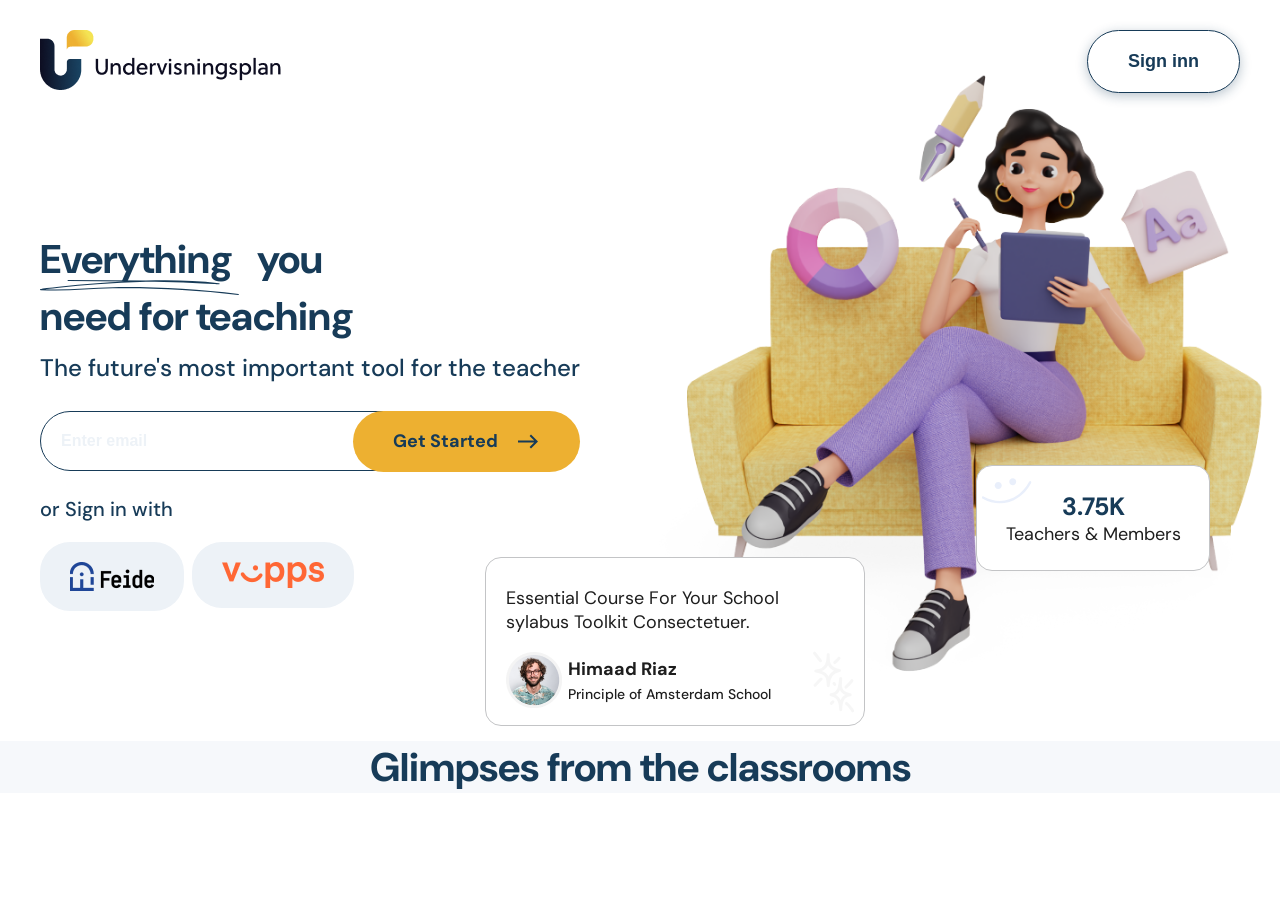
==== task-1/index.html @ 05abe0d5 "working on hero component responsiveness" ====
<!DOCTYPE html>
<html lang="en">
  <head>
    <meta charset="UTF-8" />
    <meta name="viewport" content="width=device-width, initial-scale=1.0" />
    <title>Undervisningsplan</title>
    <link
      rel="stylesheet"
      href="https://cdnjs.cloudflare.com/ajax/libs/font-awesome/4.7.0/css/font-awesome.min.css"
    />
    <link rel="stylesheet" href="./assets/css/style.css" />
  </head>
  <body>
    <!-- navbar -->
    <header class="header container">
      <nav class="header__nav">
        <div class="header__nav__logo">
          <img
          class="header__nav__logo default-img"
          src="./assets/images/Group.png"
          alt="group image"
        />
        </div>
        <button class="primary-button hover-primary">Sign inn</button>
      </nav>
    </header>

    <!-- hero component -->
    <section class="hero container">
      <div class="hero__left container-half">
        <h1 class="title">
          <span class="relative">
            <span class="">Everything</span>
            <span class="absolute underline-img">
              <img src="./assets/images/underline.svg" alt="underline" />
            </span>
          </span>
          &nbsp; you <br />
          need for teaching
        </h1>
        <h2 class="hero__left__subtitle">
          The future's most important tool for the teacher
        </h2>
        <div class="hero__left__inputDiv relative">
          <input
            class="hero__left__inputDiv__input"
            type="text"
            placeholder="Enter email"
          />
          <span class="hero__left__inputDiv__overlay absolute"
            >Get Started &nbsp;
            <img src="./assets/images/rightArrow.svg" alt="right arrow"
          /></span>
        </div>
        <p class="hero__left__para">or Sign in with</p>
        <div class="hero__left__signupDiv">
          <a href="#"
            ><img
              class="hero__left__signupDiv__option hover-primary"
              src="./assets/images/feide_logo.png"
              alt="feide logo"
          /></a>
          <a href="#"
            ><img
              class="hero__left__signupDiv__option hover-primary"
              src="./assets/images/vapps_logo.png"
              alt="vapps logo"
          /></a>
        </div>
      </div>
      <div class="hero__right relative container-half">
        <div class="hero__right__imgDiv">
          <img
            class="hero__right__imgDiv__img"
            src="./assets/images/learning_bg.png"
            alt="teaching image"
          />
        </div>
        <div class="hero__right__review-card absolute border">
          <h3 class="hero__right__review-card__title">
            Essential Course For Your School sylabus Toolkit Consectetuer.
          </h3>
          <div class="hero__right__review-card__main">
            <div class="hero__right__review-card__main__user">
              <img
                src="./assets/images/Himaad_profile.png"
                alt="profile photo"
              />
              <div class="hero__right__review-card__main__user__details">
                <h6 class="hero__right__review-card__main__user__details__title">
                  Himaad Riaz
                </h6>
                <p class="hero__right__review-card__main__user__details__para">
                  Principle of Amsterdam School
                </p>
              </div>
            </div>
            <div>
              <img
                class="hero__right__review-card__main__starimg"
                src="./assets/images/star-wink-sparkle.svg"
                alt="star"
              />
            </div>
          </div>
        </div>
        <div class="hero__right__users-card absolute border">
          <img
            class="hero__right__users-card__img"
            src="./assets/images/smiley.svg"
            alt=""
          />
          <h5 class="hero__right__users-card__title">3.75K</h5>
          <p class="hero__right__users-card__para">Teachers & Members</p>
        </div>
      </div>
    </section>

    <!-- Glimpse component -->
    <div class="parent-container glimpse-group">
      <h1 class="glimpse-group-heading">Glimpses from the classrooms</h1>
    </div>
  </body>
</html>
---- task-1/assets/css/style.css ----
@import url("https://fonts.googleapis.com/css2?family=DM+Sans:ital,opsz,wght@0,9..40,100..1000;1,9..40,100..1000&display=swap");

:root {
  --blue: rgba(23, 59, 88, 1);
  --gray: rgba(237, 242, 247, 1);
  --orange: rgba(237, 176, 49, 1);
  --white: rgba(255, 255, 255, 1);
}

* {
  box-sizing: border-box;
  margin: 0;
  padding: 0;
}

html {
  font-size: 10px;
}

body {
  background-color: rgb(255, 255, 255);
  color: #173b58;
  font-family: "DM Sans";
}

.title {
  color: var(--blue);
  font-weight: 700;
  line-height: 57px;
  font-size: 4rem;
}

.primary-button {
  padding: 20px 40px;
  width: max-content;
  white-space: nowrap;
  font-size: 1.8rem;
  font-weight: 700;
  border: 1px solid var(--blue);
  border-radius: 56px;
  background: white;
  color: var(--blue);
  box-shadow: 0px 3px 12px 0px rgba(23, 59, 88, 0.3);
  cursor: pointer;
}

.hover-primary:hover {
  background: var(--orange);
}

.default-img {
  width: 100%;
  height: auto;
}

.container {
  max-width: 1200px;
  margin: 0 auto;
}

.container-half {
  width: 50%;
}

.relative {
  position: relative;
}

.absolute {
  position: absolute;
}

.underline-img {
  left: 0;
  bottom: -25px;
}

.border {
  border: 1px solid rgba(195, 196, 198, 1);
}

/* header */

.header {
  background: transparent;
}

.header__nav {
  padding: 30px 0;
  width: 100%;
  display: flex;
  gap: 40px;
  justify-content: space-between;
  align-items: center;
}

/* hero section */

.hero {
  display: flex;
  align-items: center;
  justify-content: center;
  z-index: -1;
}

.hero__left__subtitle {
  font-size: 2.4rem;
  font-weight: 500;
  line-height: 46px;
}

.hero__left__inputDiv__input {
  padding: 20px;
  width: 80%;
  border: 1px solid var(--blue);
  border-radius: 100px;
  font-size: 1.6rem;
  font-weight: 700;
  margin: 20px 0 15px 0;
}

.hero__left__para {
  font-size: 2rem;
  font-weight: 500;
  line-height: 46px;
}

.hero__left__inputDiv__overlay {
  margin: 20px 0 15px 0;
  background: var(--orange);
  padding: 18px 40px;
  display: flex;
  align-items: center;
  gap: 10px;
  top: 0;
  right: 10%;
  border-radius: 40px;
  font-size: 1.8rem;
  font-weight: 700;
}

::placeholder {
  color: var(--gray);
}

.hero__left__signupDiv {
  margin: 10px 0 20px 0;
  display: flex;
  justify-content: flex-start;
}

.hero__left__signupDiv__option {
  background: var(--gray);
  padding: 20px 30px;
  border-radius: 30px;
  margin-right: 8px;
}

.hero__right {
  z-index: -1;
}

.hero__right__imgDiv {
  margin: -50px -25px -10px -50px;
}

.hero__right__imgDiv__img {
  width: 100%;
  height: auto;
}

.hero__right__review-card {
  bottom: 15px;
  right: 375px;
  background: var(--white);
  width: 380px;
  padding: 28px 20px 16px 20px;
  border-radius: 16px;
  color: rgba(30, 30, 30, 1);
}

.hero__right__review-card__title {
  font-size: 1.8rem;
  font-weight: 400;
  margin-bottom: 12px;
}

.hero__right__review-card__main {
  display: flex;
  align-items: center;
  justify-content: space-between;
  margin-bottom: -5px;
}

.hero__right__review-card__main__user {
  display: flex;
  gap: 5px;
  align-items: center;
}

.hero__right__review-card__main__user__details__title {
  font-size: 1.8rem;
  font-weight: 700;
  line-height: 23px;
  padding-bottom: 4px;
}

.hero__right__review-card__main__user__details__para {
  font-size: 1.4rem;
  font-weight: 500;
  line-height: 18px;
}

.hero__right__review-card__main__starimg {
  margin: 0 -26px -8px 23px;
}

.hero__right__users-card {
  background: var(--white);
  border-radius: 16px;
  width: 234px;
  padding: 24px;
  right: 30px;
  bottom: 170px;
}

.hero__right__users-card__img {
  position: absolute;
  top: 0;
  left: 4px;
}

.hero__right__users-card__title {
  font-size: 2.5rem;
  font-weight: 700;
  text-align: center;
}

.hero__right__users-card__para {
  text-align: center;
  font-size: 1.8rem;
  font-weight: 400;
  color: rgba(30, 30, 30, 1);
  line-height: 23px;
}

/* glimpse */

.glimpse-group {
  background: rgba(246, 248, 251, 1);
}

.glimpse-group-heading {
  font-size: 40px;
  font-weight: 700;
  text-align: center;
}

@media (max-width: 1279px) {
  .hero__right__imgDiv {
    margin: -50px 0 -10px -50px;
  }
  .header,
  .hero {
    padding: 0 20px;
  }
  .hero__right__review-card {
    bottom: 10px;
    right: 350px;
  }
  .hero__right__users-card {
    right: 30px;
    bottom: 150px;
  }
}

@media (max-width: 1115px) {
  .hero {
    flex-direction: column-reverse;
  }
  .hero__right,
  .hero__left {
    width: 100%;
  }
  .hero__right__imgDiv {
    width: 80%;
    margin: -50px 0 10px 0;
  }
  .hero__right__users-card {
    right: 0;
    bottom: 290px;
  }
  .hero__right__review-card {
    right: 0;
    bottom: 100px;
  }
}

@media (max-width: 1023px) {
  html {
    font-size: 8px;
  }
  .hero__right__users-card {
    width: 200px;
    bottom: 280px;
  }
  .hero__right__review-card {
    width: 340px;
  }
}

@media (max-width: 767px) {
  html {
    font-size: 7px;
  }
  .hero__right__users-card {
    width: 180px;
    padding: 15px;
    bottom: 200px;
  }
  .hero__right__review-card {
    width: 320px;
    padding: 14px 20px 8px 10px;
    bottom: 50px;
  }
  .hero__right__review-card__title {
    margin-bottom: 6px;
  }
  .hero__right__review-card__main__user {
    gap: 2px;
  }
  .hero__right__review-card__main__user__details__title {
    padding-bottom: 0;
  }
}

@media (max-width: 649px) {
  html {
    font-size: 6px;
  }
  .hero__right__imgDiv {
    width: 80%;
    margin: -10px 0 10px 0;
  }
  .hero__right__users-card {
    width: 150px;
    bottom: 150px;
  }
  .hero__right__review-card {
   bottom: 10px;
   width: 240px;
  }
}

@media (max-width: 479px) {
  
}
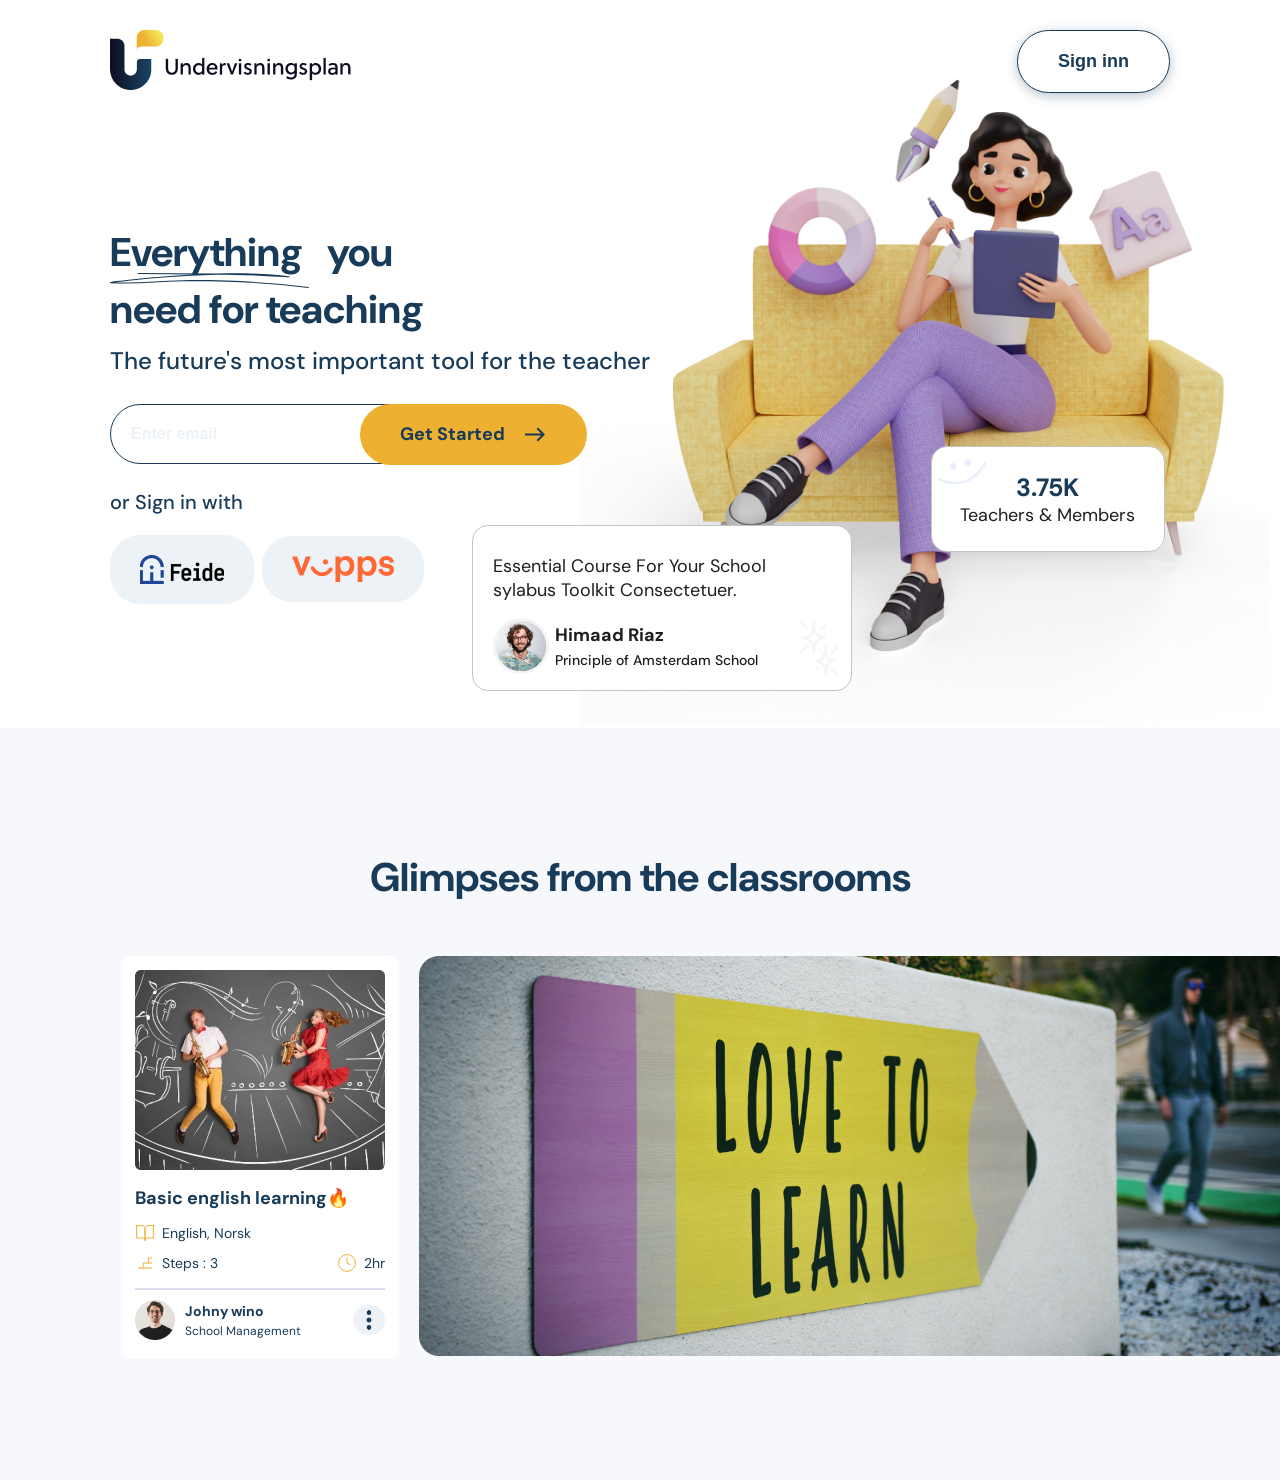
==== commit 1cf80c76: "hero component fully responsive" ====
--- a/task-1/index.html
+++ b/task-1/index.html
@@ -16,109 +16,177 @@
       <nav class="header__nav">
         <div class="header__nav__logo">
           <img
-          class="header__nav__logo default-img"
-          src="./assets/images/Group.png"
-          alt="group image"
-        />
+            class="primary-img"
+            src="./assets/images/Group.png"
+            alt="group image"
+          />
         </div>
         <button class="primary-button hover-primary">Sign inn</button>
       </nav>
     </header>
 
-    <!-- hero component -->
-    <section class="hero container">
-      <div class="hero__left container-half">
-        <h1 class="title">
-          <span class="relative">
-            <span class="">Everything</span>
-            <span class="absolute underline-img">
-              <img src="./assets/images/underline.svg" alt="underline" />
+    <main class="container">
+      <!-- hero section -->
+      <section class="hero">
+        <div class="hero__left container-half">
+          <h1 class="hero__left__heading title">
+            <span class="relative">
+              <span class="">Everything</span>
+              <span class="absolute underline-img">
+                <img
+                  class="primary-img"
+                  src="./assets/images/underline.svg"
+                  alt="underline"
+                />
+              </span>
             </span>
-          </span>
-          &nbsp; you <br />
-          need for teaching
-        </h1>
-        <h2 class="hero__left__subtitle">
-          The future's most important tool for the teacher
-        </h2>
-        <div class="hero__left__inputDiv relative">
-          <input
-            class="hero__left__inputDiv__input"
-            type="text"
-            placeholder="Enter email"
-          />
-          <span class="hero__left__inputDiv__overlay absolute"
-            >Get Started &nbsp;
-            <img src="./assets/images/rightArrow.svg" alt="right arrow"
-          /></span>
+            &nbsp; you <br />
+            need for teaching
+          </h1>
+          <h2 class="hero__left__subtitle">
+            The future's most important tool for the teacher
+          </h2>
+          <div class="hero__left__inputDiv relative">
+            <input
+              class="hero__left__inputDiv__input"
+              type="text"
+              placeholder="Enter email"
+            />
+            <span class="hero__left__inputDiv__overlay absolute"
+              >Get Started &nbsp;
+              <img src="./assets/images/rightArrow.svg" alt="right arrow"
+            /></span>
+          </div>
+          <p class="hero__left__para">or Sign in with</p>
+          <div class="hero__left__signupDiv">
+            <a href="#"
+              ><img
+                class="hero__left__signupDiv__option hover-primary"
+                src="./assets/images/feide_logo.png"
+                alt="feide logo"
+            /></a>
+            <a href="#"
+              ><img
+                class="hero__left__signupDiv__option hover-primary"
+                src="./assets/images/vapps_logo.png"
+                alt="vapps logo"
+            /></a>
+          </div>
         </div>
-        <p class="hero__left__para">or Sign in with</p>
-        <div class="hero__left__signupDiv">
-          <a href="#"
-            ><img
-              class="hero__left__signupDiv__option hover-primary"
-              src="./assets/images/feide_logo.png"
-              alt="feide logo"
-          /></a>
-          <a href="#"
-            ><img
-              class="hero__left__signupDiv__option hover-primary"
-              src="./assets/images/vapps_logo.png"
-              alt="vapps logo"
-          /></a>
-        </div>
-      </div>
-      <div class="hero__right relative container-half">
-        <div class="hero__right__imgDiv">
-          <img
-            class="hero__right__imgDiv__img"
-            src="./assets/images/learning_bg.png"
-            alt="teaching image"
-          />
-        </div>
-        <div class="hero__right__review-card absolute border">
-          <h3 class="hero__right__review-card__title">
-            Essential Course For Your School sylabus Toolkit Consectetuer.
-          </h3>
-          <div class="hero__right__review-card__main">
-            <div class="hero__right__review-card__main__user">
-              <img
-                src="./assets/images/Himaad_profile.png"
-                alt="profile photo"
-              />
-              <div class="hero__right__review-card__main__user__details">
-                <h6 class="hero__right__review-card__main__user__details__title">
-                  Himaad Riaz
-                </h6>
-                <p class="hero__right__review-card__main__user__details__para">
-                  Principle of Amsterdam School
-                </p>
+        <div class="hero__right relative container-half">
+          <div class="hero__right__imgDiv">
+            <img
+              class="hero__right__imgDiv__img"
+              src="./assets/images/hero-img.png"
+              alt="teaching image"
+            />
+          </div>
+          <div class="hero__right__users-card absolute border">
+            <img
+              class="hero__right__users-card__img primary-img"
+              src="./assets/images/smiley.svg"
+              alt=""
+            />
+            <h5 class="hero__right__users-card__title">3.75K</h5>
+            <p class="hero__right__users-card__para">Teachers & Members</p>
+          </div>
+          <div class="hero__right__review-card absolute border">
+            <h3 class="hero__right__review-card__title">
+              Essential Course For Your School sylabus Toolkit Consectetuer.
+            </h3>
+            <div class="hero__right__review-card__main">
+              <div class="hero__right__review-card__main__user">
+                <img
+                  class="hero__right__review-card__main__user__img"
+                  src="./assets/images/Himaad_profile.png"
+                  alt="profile photo"
+                />
+                <div class="hero__right__review-card__main__user__details">
+                  <h6
+                    class="hero__right__review-card__main__user__details__title"
+                  >
+                    Himaad Riaz
+                  </h6>
+                  <p
+                    class="hero__right__review-card__main__user__details__para"
+                  >
+                    Principle of Amsterdam School
+                  </p>
+                </div>
+              </div>
+              <div>
+                <img
+                  class="hero__right__review-card__main__starimg primary-img"
+                  src="./assets/images/star-wink-sparkle.svg"
+                  alt="star"
+                />
               </div>
             </div>
-            <div>
+          </div>
+        </div>
+      </section>
+
+      <!-- classroom section -->
+      <section class="classroom">
+        <h1 class="title classroom-heading">Glimpses from the classrooms</h1>
+        <div class="classroom__top">
+          <div class="course-card">
+            <div class="course-card__imgDiv">
               <img
-                class="hero__right__review-card__main__starimg"
-                src="./assets/images/star-wink-sparkle.svg"
-                alt="star"
+                class="primary-img"
+                src="./assets/images/basic-english.png"
+                alt="basic learning"
+              />
+            </div>
+            <h4 class="course-card__title">
+              Basic english learning🔥
+            </h4>
+            <div class="course-card__content">
+              <div class="course-card__content__book">
+                <img class="course-card-icon" src="./assets/images/book-open.svg" alt="book" />
+                English, Norsk
+              </div>
+              <div class="course-card__content__learning">
+                <div class="course-card__content__learning__route">
+                  <img class="course-card-icon" src="./assets/images/steps.svg" alt="steps" />Steps : 3
+                </div>
+                <div class="course-card__content__learning__route">
+                  <img class="course-card-icon" src="./assets/images/clock.svg" alt="clock" />2hr
+                </div>
+              </div>
+            </div>
+            <hr class="course-card__hr" />
+            <div class="course-card__footer">
+              <div class="course-card__footer__user">
+                <div><img src="./assets/images/Johny_wino.png" alt="user image" /></div>
+                <div class="course-card__footer__user__details">
+                  <h4 class="course-card__footer__user__details__title">Johny wino</h4>
+                  <p class="course-card__footer__user__details__course">School Management</p>
+                </div>
+              </div>
+              <div >
+                <img
+                  class="primary-img course-card__footer__icon"
+                  src="./assets/images/option-dots.svg"
+                  alt=""
+                />
+              </div>
+            </div>
+          </div>
+          <div class="classroom__top__right">
+            <div class="classroom__top__right__imgDiv">
+              <img
+                class=""
+                src="./assets/images/love-to-learn.png"
+                alt="love to learn"
               />
             </div>
           </div>
         </div>
-        <div class="hero__right__users-card absolute border">
-          <img
-            class="hero__right__users-card__img"
-            src="./assets/images/smiley.svg"
-            alt=""
-          />
-          <h5 class="hero__right__users-card__title">3.75K</h5>
-          <p class="hero__right__users-card__para">Teachers & Members</p>
+        <div>
+          <h2></h2>
         </div>
-      </div>
-    </section>
-
-    <!-- Glimpse component -->
-    <div class="parent-container glimpse-group">
-      <h1 class="glimpse-group-heading">Glimpses from the classrooms</h1>
-    </div>
+      </section>
+    </main>
   </body>
 </html>
--- a/task-1/assets/css/style.css
+++ b/task-1/assets/css/style.css
@@ -22,6 +22,8 @@
   color: #173b58;
   font-family: "DM Sans";
 }
+
+/* utility classes */
 
 .title {
   color: var(--blue);
@@ -53,8 +55,13 @@
   height: auto;
 }
 
+.primary-img {
+  max-width: 100%;
+  height: auto;
+}
+
 .container {
-  max-width: 1200px;
+  max-width: 1440px;
   margin: 0 auto;
 }
 
@@ -79,14 +86,93 @@
   border: 1px solid rgba(195, 196, 198, 1);
 }
 
+.course-card {
+  background: var(--white);
+  padding: 14px;
+  margin: 0 auto;
+  border-radius: 8px;
+  flex-shrink: 0;
+}
+
+.course-card__title {
+  font-weight: 700;
+  font-size: 1.8rem;
+  line-height: 20px;
+  margin: 15px 0;
+}
+
+.course-card__content {
+  font-size: 1.4rem;
+  font-weight: 400;
+  display: flex;
+  flex-direction: column;
+  gap: 10px;
+}
+
+.course-card__content__book {
+  display: flex;
+  align-items: center;
+}
+
+.course-card-icon {
+  margin-right: 7px;
+}
+
+.course-card__content__learning {
+  display: flex;
+  justify-content: space-between;
+  align-items: center;
+  margin-bottom: 15px;
+}
+
+.course-card__content__learning__route {
+  display: flex;
+  align-items: center;
+}
+
+.course-card__hr {
+  border: 1px solid rgba(217, 219, 233, 1);
+}
+
+.course-card__footer {
+  display: flex;
+  justify-content: space-between;
+  align-items: center;
+  padding-top: 10px;
+}
+
+.course-card__footer__user {
+  display: flex;
+  align-items: center;
+  gap: 10px;
+}
+
+.course-card__footer__user__details__title {
+  font-size: 14px;
+  font-weight: 700;
+  line-height: 20px;
+}
+
+.course-card__footer__user__details__course {
+  font-size: 12px;
+  font-weight: 400;
+  line-height: 20px;
+}
+
+.course-card__footer__icon {
+  padding: 5px 13px;
+  border-radius: 70px;
+  background: var(--gray);
+}
+
 /* header */
 
 .header {
   background: transparent;
+  padding: 30px 110px;
 }
 
 .header__nav {
-  padding: 30px 0;
   width: 100%;
   display: flex;
   gap: 40px;
@@ -97,6 +183,8 @@
 /* hero section */
 
 .hero {
+  padding: 0 110px;
+  margin: 0 auto;
   display: flex;
   align-items: center;
   justify-content: center;
@@ -107,6 +195,7 @@
   font-size: 2.4rem;
   font-weight: 500;
   line-height: 46px;
+  text-wrap: nowrap;
 }
 
 .hero__left__inputDiv__input {
@@ -147,6 +236,7 @@
   margin: 10px 0 20px 0;
   display: flex;
   justify-content: flex-start;
+  align-items: center;
 }
 
 .hero__left__signupDiv__option {
@@ -161,7 +251,7 @@
 }
 
 .hero__right__imgDiv {
-  margin: -50px -25px -10px -50px;
+  margin: -110px -100px 0px -60px;
 }
 
 .hero__right__imgDiv__img {
@@ -170,8 +260,8 @@
 }
 
 .hero__right__review-card {
-  bottom: 15px;
-  right: 375px;
+  bottom: 6%;
+  right: 60%;
   background: var(--white);
   width: 380px;
   padding: 28px 20px 16px 20px;
@@ -216,12 +306,12 @@
 }
 
 .hero__right__users-card {
+  right: 1%;
+  bottom: 29%;
   background: var(--white);
   border-radius: 16px;
   width: 234px;
   padding: 24px;
-  right: 30px;
-  bottom: 170px;
 }
 
 .hero__right__users-card__img {
@@ -246,66 +336,133 @@
 
 /* glimpse */
 
-.glimpse-group {
+.classroom {
+  padding: 121px;
   background: rgba(246, 248, 251, 1);
 }
 
-.glimpse-group-heading {
-  font-size: 40px;
-  font-weight: 700;
+.classroom-heading {
   text-align: center;
+  margin-bottom: 50px;
+}
+
+.classroom__top {
+  display: flex;
+  gap: 20px;
+}
+
+.classroom__top__right {
+  
 }
 
 @media (max-width: 1279px) {
+  html {
+    font-size: 9px;
+  }
+
+  .header {
+    padding: 30px 50px;
+  }
+  .hero {
+    padding: 0 50px;
+  }
+}
+
+@media (max-width: 1115px) {
+  html {
+    font-size: 8px;
+  }
   .hero__right__imgDiv {
-    margin: -50px 0 -10px -50px;
-  }
-  .header,
-  .hero {
-    padding: 0 20px;
+    margin: -80px -50px 0px 0px;
+  }
+  .hero__right__users-card {
+    bottom: 30%;
+    width: 180px;
+    padding: 15px;
   }
   .hero__right__review-card {
-    bottom: 10px;
-    right: 350px;
-  }
-  .hero__right__users-card {
-    right: 30px;
-    bottom: 150px;
-  }
-}
-
-@media (max-width: 1115px) {
-  .hero {
-    flex-direction: column-reverse;
-  }
-  .hero__right,
-  .hero__left {
-    width: 100%;
-  }
-  .hero__right__imgDiv {
-    width: 80%;
-    margin: -50px 0 10px 0;
-  }
-  .hero__right__users-card {
-    right: 0;
-    bottom: 290px;
-  }
-  .hero__right__review-card {
-    right: 0;
-    bottom: 100px;
+    bottom: 5%;
+    right: 55%;
+    width: 330px;
+    padding: 14px 20px 8px 10px;
   }
 }
 
 @media (max-width: 1023px) {
   html {
-    font-size: 8px;
+    font-size: 7px;
+  }
+  .primary-button {
+    padding: 15px 30px;
+  }
+  .header {
+    padding: 20px 50px;
+  }
+  .header__nav__logo {
+    width: 170px;
+    height: auto;
+  }
+  .title {
+    line-height: 45px;
+  }
+  .hero__left__subtitle {
+    line-height: 30px;
+  }
+  .hero__left__inputDiv__input {
+    padding: 15px;
+    width: 70%;
+    margin: 10px 0;
+  }
+  .hero__left__inputDiv__overlay {
+    margin: 10px 0;
+    padding: 10px 30px;
+  }
+  .hero__left__para {
+    line-height: 20px;
+  }
+  .hero__left__signupDiv__option,
+  .hero__left__signupDiv__option {
+    padding: 15px 20px;
+    width: 100px;
+    height: auto;
+  }
+  .hero__right__imgDiv {
+    margin: -50px -20px 30px 20px;
   }
   .hero__right__users-card {
-    width: 200px;
-    bottom: 280px;
+    bottom: 28%;
+    width: 160px;
+    padding: 15px;
   }
   .hero__right__review-card {
-    width: 340px;
+    bottom: 5%;
+    right: 55%;
+    width: 260px;
+    padding: 8px 15px 8px 10px;
+  }
+
+  .hero__right__review-card__main__user__details__title {
+    line-height: 20px;
+    padding-bottom: 2px;
+  }
+
+  .hero__right__review-card__main__user__details__para {
+    font-weight: 500;
+    line-height: 15px;
+  }
+
+  .hero__right__review-card__main__user__img,
+  .hero__right__review-card__main__starimg {
+    width: 50px;
+    height: auto;
+  }
+
+  .hero__right__users-card__img {
+    width: 40px;
+    height: auto;
+  }
+  .underline-img {
+    bottom: -21px;
   }
 }
 
@@ -313,45 +470,106 @@
   html {
     font-size: 7px;
   }
+  .primary-button {
+    padding: 12px 25px;
+  }
+  .header__nav__logo {
+    width: 150px;
+    height: auto;
+  }
+
+  .container-half {
+    width: 100%;
+  }
+
+  .header {
+    padding: 20px 30px;
+  }
+
+  .hero {
+    padding: 0 30px;
+    flex-direction: column-reverse;
+  }
+
+  .hero__right {
+    position: static;
+    display: flex;
+    flex-direction: column;
+    justify-content: center;
+    align-items: center;
+    gap: 15px;
+  }
+
+  .hero__right__imgDiv {
+    margin: -50px 0 0 0;
+  }
+
+  .hero__right__imgDiv__img {
+    width: 70%;
+    display: block;
+    margin-left: auto;
+    margin-right: auto;
+    height: auto;
+  }
+
+  .hero__right__review-card {
+    position: static;
+    padding: 10px;
+  }
+
+  .hero__left {
+    padding: 40px 0;
+  }
+
+  .hero__left__heading,
+  .hero__left__subtitle,
+  .hero__left__para {
+    text-align: center;
+  }
+
+  .hero__left__inputDiv__input {
+    width: 90%;
+  }
+  .hero__left__inputDiv__overlay {
+    right: 0;
+  }
+
+  .hero__left__signupDiv {
+    justify-content: center;
+  }
   .hero__right__users-card {
-    width: 180px;
-    padding: 15px;
-    bottom: 200px;
-  }
-  .hero__right__review-card {
-    width: 320px;
-    padding: 14px 20px 8px 10px;
-    bottom: 50px;
-  }
-  .hero__right__review-card__title {
-    margin-bottom: 6px;
-  }
-  .hero__right__review-card__main__user {
-    gap: 2px;
-  }
-  .hero__right__review-card__main__user__details__title {
-    padding-bottom: 0;
-  }
-}
-
-@media (max-width: 649px) {
+    right: 0;
+    position: relative;
+  }
+}
+
+@media (max-width: 479px) {
   html {
     font-size: 6px;
   }
-  .hero__right__imgDiv {
-    width: 80%;
-    margin: -10px 0 10px 0;
-  }
-  .hero__right__users-card {
-    width: 150px;
-    bottom: 150px;
-  }
-  .hero__right__review-card {
-   bottom: 10px;
-   width: 240px;
-  }
-}
-
-@media (max-width: 479px) {
-  
-}
+  .primary-button {
+    padding: 10px 20px;
+  }
+  .title {
+    line-height: 35px;
+  }
+  .underline-img {
+    bottom: -17px;
+  }
+  .header__nav__logo {
+    width: 130px;
+    height: auto;
+  }
+  .header {
+    padding: 15px 20px;
+  }
+  .hero {
+    padding: 0 20px;
+  }
+  .hero__left__subtitle {
+    text-wrap: wrap;
+  }
+  .hero__right {
+    gap: 10px;
+  }
+}
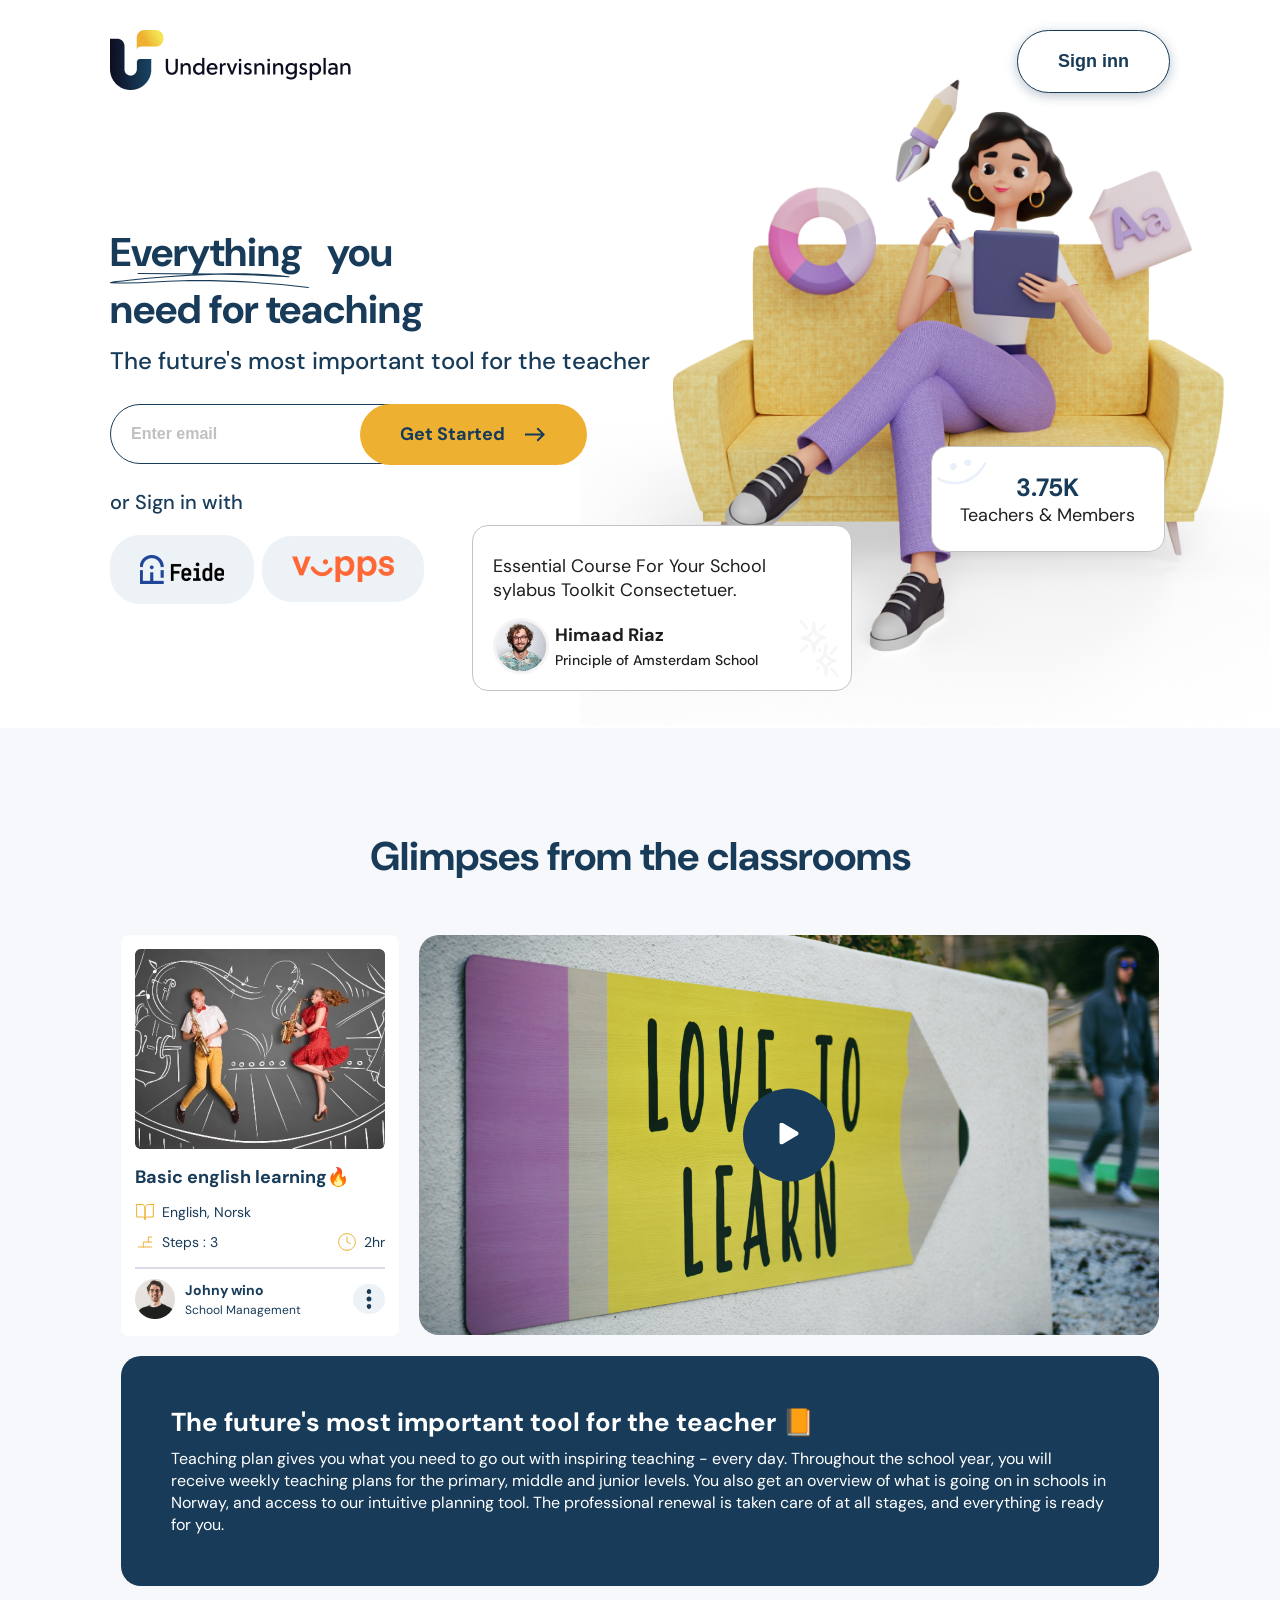
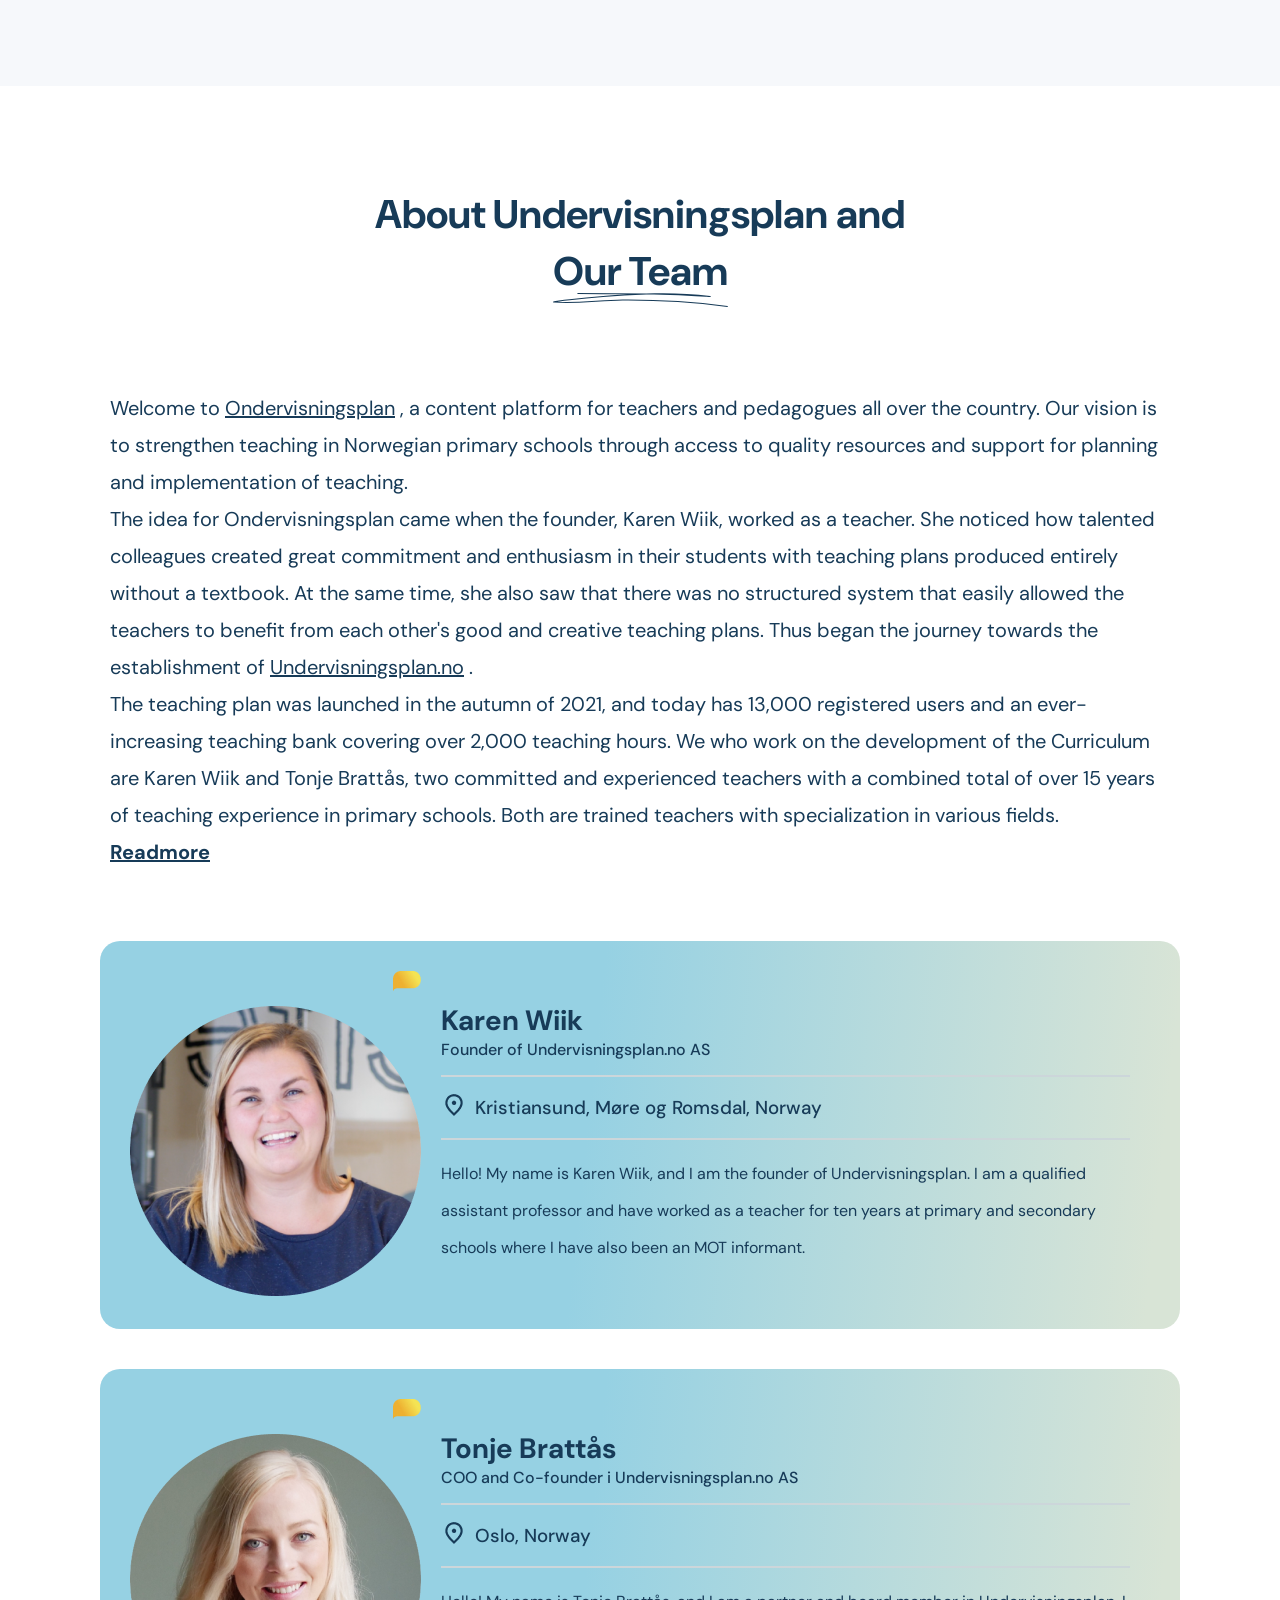
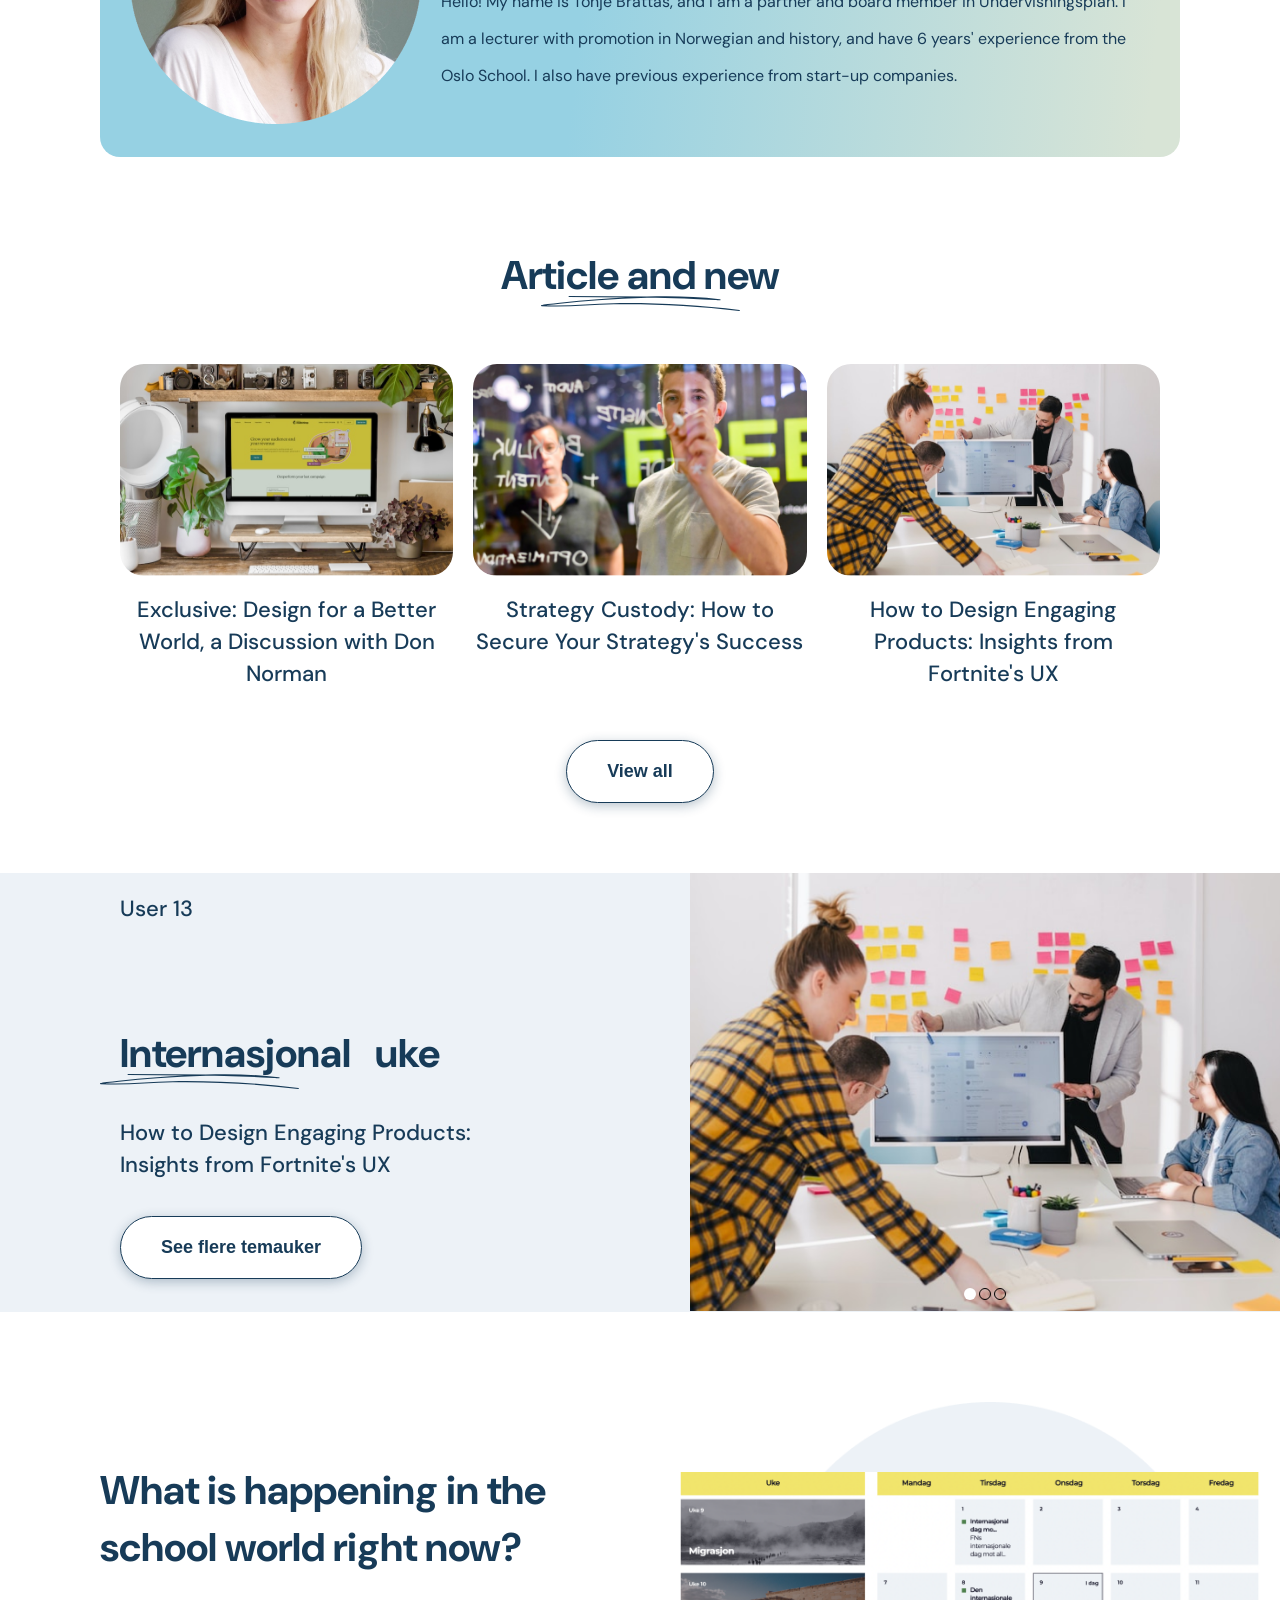
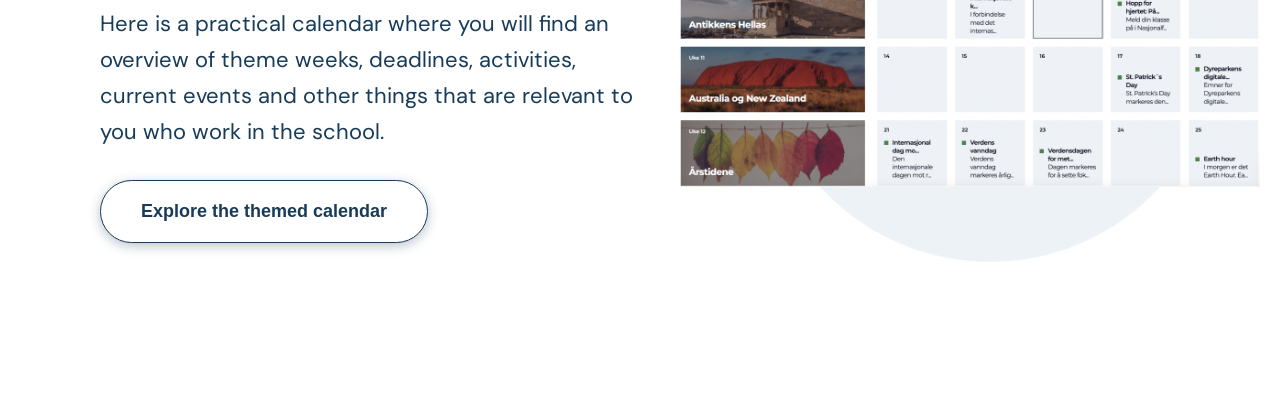
==== commit efb5efc7: "task 1 till theme calendar" ====
--- a/task-1/index.html
+++ b/task-1/index.html
@@ -4,10 +4,6 @@
     <meta charset="UTF-8" />
     <meta name="viewport" content="width=device-width, initial-scale=1.0" />
     <title>Undervisningsplan</title>
-    <link
-      rel="stylesheet"
-      href="https://cdnjs.cloudflare.com/ajax/libs/font-awesome/4.7.0/css/font-awesome.min.css"
-    />
     <link rel="stylesheet" href="./assets/css/style.css" />
   </head>
   <body>
@@ -138,33 +134,49 @@
                 alt="basic learning"
               />
             </div>
-            <h4 class="course-card__title">
-              Basic english learning🔥
-            </h4>
+            <h4 class="course-card__title">Basic english learning🔥</h4>
             <div class="course-card__content">
               <div class="course-card__content__book">
-                <img class="course-card-icon" src="./assets/images/book-open.svg" alt="book" />
+                <img
+                  class="course-card-icon"
+                  src="./assets/images/book-open.svg"
+                  alt="book"
+                />
                 English, Norsk
               </div>
               <div class="course-card__content__learning">
                 <div class="course-card__content__learning__route">
-                  <img class="course-card-icon" src="./assets/images/steps.svg" alt="steps" />Steps : 3
+                  <img
+                    class="course-card-icon"
+                    src="./assets/images/steps.svg"
+                    alt="steps"
+                  />Steps : 3
                 </div>
                 <div class="course-card__content__learning__route">
-                  <img class="course-card-icon" src="./assets/images/clock.svg" alt="clock" />2hr
+                  <img
+                    class="course-card-icon"
+                    src="./assets/images/clock.svg"
+                    alt="clock"
+                  />2hr
                 </div>
               </div>
             </div>
             <hr class="course-card__hr" />
             <div class="course-card__footer">
               <div class="course-card__footer__user">
-                <div><img src="./assets/images/Johny_wino.png" alt="user image" /></div>
+                <div>
+                  <img src="./assets/images/Johny_wino.png" alt="user image" />
+                </div>
                 <div class="course-card__footer__user__details">
-                  <h4 class="course-card__footer__user__details__title">Johny wino</h4>
-                  <p class="course-card__footer__user__details__course">School Management</p>
-                </div>
-              </div>
-              <div >
+                  <h4 class="course-card__footer__user__details__title">
+                    Johny wino
+                  </h4>
+                  <p class="course-card__footer__user__details__course">
+                    School Management
+                  </p>
+                </div>
+              </div>
+              <div>
                 <img
                   class="primary-img course-card__footer__icon"
                   src="./assets/images/option-dots.svg"
@@ -176,17 +188,298 @@
           <div class="classroom__top__right">
             <div class="classroom__top__right__imgDiv">
               <img
-                class=""
+                class="classroom__top__right__imgDiv_img"
                 src="./assets/images/love-to-learn.png"
                 alt="love to learn"
               />
             </div>
-          </div>
-        </div>
-        <div>
-          <h2></h2>
+            <span class="classroom__top__right__iconDiv"
+              ><img src="./assets/images/play-icon.svg" alt="play icon"
+            /></span>
+          </div>
+        </div>
+        <div class="classroom__bottom">
+          <h2 class="classroom__bottom__heading">
+            The future's most important tool for the teacher 📙
+          </h2>
+          <p class="classroom__bottom__para">
+            Teaching plan gives you what you need to go out with inspiring
+            teaching - every day. Throughout the school year, you will receive
+            weekly teaching plans for the primary, middle and junior levels. You
+            also get an overview of what is going on in schools in Norway, and
+            access to our intuitive planning tool. The professional renewal is
+            taken care of at all stages, and everything is ready for you.
+          </p>
+        </div>
+      </section>
+
+      <section class="about">
+        <h1 class="title about__title">
+          About Undervisningsplan and <br />
+          <span class="relative">
+            <span class="">Our Team</span>
+            <span class="absolute underline-img">
+              <img
+                class="primary-img"
+                src="./assets/images/underline.svg"
+                alt="underline"
+              />
+            </span>
+          </span>
+        </h1>
+
+        <div class="about__text">
+          <p>
+            Welcome to <u>Ondervisningsplan</u> , a content platform for
+            teachers and pedagogues all over the country. Our vision is to
+            strengthen teaching in Norwegian primary schools through access to
+            quality resources and support for planning and implementation of
+            teaching.
+          </p>
+          <p>
+            The idea for Ondervisningsplan came when the founder, Karen Wiik,
+            worked as a teacher. She noticed how talented colleagues created
+            great commitment and enthusiasm in their students with teaching
+            plans produced entirely without a textbook. At the same time, she
+            also saw that there was no structured system that easily allowed the
+            teachers to benefit from each other's good and creative teaching
+            plans. Thus began the journey towards the establishment of
+            <u>Undervisningsplan.no</u> .
+          </p>
+          <p>
+            The teaching plan was launched in the autumn of 2021, and today has
+            13,000 registered users and an ever-increasing teaching bank
+            covering over 2,000 teaching hours. We who work on the development
+            of the Curriculum are Karen Wiik and Tonje Brattås, two committed
+            and experienced teachers with a combined total of over 15 years of
+            teaching experience in primary schools. Both are trained teachers
+            with specialization in various fields.
+          </p>
+          <h4>
+            <strong><u> Readmore </u></strong>
+          </h4>
+        </div>
+
+        <div class="about__founders">
+          <div class="about__founders__card">
+            <div class="about__founders__card__imgsDiv relative">
+              <img
+                class="about__founders__card__imgsDiv__founder"
+                src="./assets/images/Karen.png"
+                alt="founder image"
+              />
+              <img
+                class="about__founders__card__imgsDiv__gradient"
+                src="./assets/images/golden-icon.png"
+              />
+            </div>
+            <div class="about__founders__card__details">
+              <h2 class="about__founders__card__details__title">Karen Wiik</h2>
+              <p class="about__founders__card__details__subtitle">
+                Founder of Undervisningsplan.no AS
+              </p>
+              <hr class="about__founders__card__details__hr" />
+              <div class="about__founders__card__details__address">
+                <div class="about__founders__card__details__address__imgDiv">
+                  <img
+                    class=""
+                    src="./assets/images/location.png"
+                    alt="location icon"
+                  />
+                  &nbsp;
+                </div>
+                <h3 class="about__founders__card__details__subtitle">
+                  Kristiansund, Møre og Romsdal, Norway
+                </h3>
+              </div>
+              <hr class="about__founders__card__details__hr" />
+              <p class="about__founders__card__details__intro">
+                Hello! My name is Karen Wiik, and I am the founder of
+                Undervisningsplan. I am a qualified assistant professor and have
+                worked as a teacher for ten years at primary and secondary
+                schools where I have also been an MOT informant.
+              </p>
+            </div>
+          </div>
+          <div class="about__founders__card">
+            <div class="about__founders__card__imgsDiv relative">
+              <img
+                class="about__founders__card__imgsDiv__founder"
+                src="./assets/images/Tonje.png"
+                alt="founder image"
+              />
+              <img
+                class="about__founders__card__imgsDiv__gradient"
+                src="./assets/images/golden-icon.png"
+              />
+            </div>
+            <div class="about__founders__card__details">
+              <h2 class="about__founders__card__details__title">
+                Tonje Brattås
+              </h2>
+              <p class="about__founders__card__details__subtitle">
+                COO and Co-founder i Undervisningsplan.no AS
+              </p>
+              <hr class="about__founders__card__details__hr" />
+              <div class="about__founders__card__details__address">
+                <div class="about__founders__card__details__address__imgDiv">
+                  <img
+                    class=""
+                    src="./assets/images/location.png"
+                    alt="location icon"
+                  />
+                  &nbsp;
+                </div>
+                <h3 class="about__founders__card__details__subtitle">
+                  Oslo, Norway
+                </h3>
+              </div>
+              <hr class="about__founders__card__details__hr" />
+              <p class="about__founders__card__details__intro">
+                Hello! My name is Tonje Brattås, and I am a partner and board
+                member in Undervisningsplan. I am a lecturer with promotion in
+                Norwegian and history, and have 6 years' experience from the
+                Oslo School. I also have previous experience from start-up
+                companies.
+              </p>
+            </div>
+          </div>
+        </div>
+      </section>
+
+      <article class="article">
+        <h1 class="title article__title">
+          <span class="relative">
+            <span>Article and new</span>
+            <span class="absolute underline-img">
+              <img
+                class="primary-img"
+                src="./assets/images/underline.svg"
+                alt="underline"
+              />
+            </span>
+          </span>
+        </h1>
+        <div class="article__container">
+          <div class="article__container__card">
+            <div class="article__container__card__imgDiv">
+              <img
+                class="article__container__card__imgDiv__img"
+                src="./assets/images/exclusive_design.png"
+                alt="exclusive design"
+              />
+            </div>
+            <h2 class="article__container__card__title">
+              Exclusive: Design for a Better World, a Discussion with Don Norman
+            </h2>
+          </div>
+          <div class="article__container__card">
+            <div class="article__container__card__imgDiv">
+              <img
+                class="article__container__card__imgDiv__img primary"
+                src="./assets/images/strategy_custody.png"
+                alt="exclusive design"
+              />
+            </div>
+            <h2 class="article__container__card__title">
+              Strategy Custody: How to Secure Your Strategy's Success
+            </h2>
+          </div>
+          <div class="article__container__card">
+            <div class="article__container__card__imgDiv">
+              <img
+                class="article__container__card__imgDiv__img"
+                src="./assets/images/design_engaging_products.png"
+                alt="exclusive design"
+              />
+            </div>
+            <h2 class="article__container__card__title">
+              How to Design Engaging Products: Insights from Fortnite's UX
+            </h2>
+          </div>
+        </div>
+        <div class="article__btnDiv">
+          <button class="primary-button hover-primary">View all</button>
+        </div>
+      </article>
+
+      <section class="uke">
+        <div class="uke__left container-half">
+          <h2 class="uke__left__title">User 13</h2>
+          <div class="uke__left__content">
+            <h1 class="title">
+              <span class="relative">
+                <span class="">Internasjonal</span>
+                <span class="absolute uke__left__title__underline">
+                  <img
+                    class="primary-img"
+                    src="./assets/images/underline.svg"
+                    alt="underline"
+                  />
+                </span>
+              </span>
+              &nbsp; uke
+            </h1>
+            <h2 class="uke__left__content__subtitle">
+              How to Design Engaging Products: Insights from Fortnite's UX
+            </h2>
+            <button class="primary-button">See flere temauker</button>
+          </div>
+        </div>
+        <div class="uke__right container-half">
+          <div class="uke__right__carousel_container">
+            <div class="uke__right__carousel_container__slides fade">
+              <img
+              class="uke__right__carousel_container__slides__img"
+              src="./assets/images/carousel_image.png"
+              alt="carousel image"
+            />
+            </div>
+            <div class="uke__right__carousel_container__slides fade">
+              <img
+              class="uke__right__carousel_container__slides__img"
+              src="./assets/images/carousel_image.png"
+              alt="carousel image"
+            />
+            </div>
+            <div class="uke__right__carousel_container__slides fade">
+              <img
+              class="uke__right__carousel_container__slides__img"
+              src="./assets/images/carousel_image.png"
+              alt="carousel image"
+            />
+            </div>
+            <div class="uke__right__carousel_container__dots">
+              <span class="dot" onclick="currentSlide(1)"></span>
+              <span class="dot" onclick="currentSlide(2)"></span>
+              <span class="dot" onclick="currentSlide(3)"></span>
+            </div>
+          </div>
+        </div>
+      </section>
+
+      <section class="calendar">
+        <div class="calendar__left container-half">
+          <h1 class="title calendar__left__title">
+            What is happening in the school world right now?
+          </h1>
+          <h2 class="calendar__left__subtitle">
+            Here is a practical calendar where you will find an overview of theme weeks, deadlines, activities, current events and other things that are relevant to you who work in the school.
+          </h2>
+          <button class="primary-button">Explore the themed calendar</button>
+        </div>
+        <div class="calendar__right container-half">
+          <div class="calendar__right__container ralative">
+            <div class="calendar__right__container__base absolute">
+              <img class="calendar__right__container__base__img primary-img" src="./assets/images/Eclipse.png" alt="circle image">
+            </div>
+            <div class="calendar__right__container__overlay absolute">
+              <img class="calendar__right__container__overlay__img primary-img" src="./assets/images/schools_teaching_techniques_currently.png" alt="circle image">
+            </div>
+          </div>
         </div>
       </section>
     </main>
+    <script src="./assets/js/script.js"></script>
   </body>
 </html>
--- a/task-1/assets/css/style.css
+++ b/task-1/assets/css/style.css
@@ -80,6 +80,8 @@
 .underline-img {
   left: 0;
   bottom: -25px;
+  width: 100%;
+  height: auto;
 }
 
 .border {
@@ -190,14 +192,12 @@
   justify-content: center;
   z-index: -1;
 }
-
 .hero__left__subtitle {
   font-size: 2.4rem;
   font-weight: 500;
   line-height: 46px;
   text-wrap: nowrap;
 }
-
 .hero__left__inputDiv__input {
   padding: 20px;
   width: 80%;
@@ -207,13 +207,11 @@
   font-weight: 700;
   margin: 20px 0 15px 0;
 }
-
 .hero__left__para {
   font-size: 2rem;
   font-weight: 500;
   line-height: 46px;
 }
-
 .hero__left__inputDiv__overlay {
   margin: 20px 0 15px 0;
   background: var(--orange);
@@ -227,38 +225,31 @@
   font-size: 1.8rem;
   font-weight: 700;
 }
-
 ::placeholder {
-  color: var(--gray);
-}
-
+  color: rgb(192, 192, 192);
+}
 .hero__left__signupDiv {
   margin: 10px 0 20px 0;
   display: flex;
   justify-content: flex-start;
   align-items: center;
 }
-
 .hero__left__signupDiv__option {
   background: var(--gray);
   padding: 20px 30px;
   border-radius: 30px;
   margin-right: 8px;
 }
-
 .hero__right {
   z-index: -1;
 }
-
 .hero__right__imgDiv {
-  margin: -110px -100px 0px -60px;
-}
-
+  margin: -110px -100px 0 -60px;
+}
 .hero__right__imgDiv__img {
   width: 100%;
   height: auto;
 }
-
 .hero__right__review-card {
   bottom: 6%;
   right: 60%;
@@ -268,43 +259,36 @@
   border-radius: 16px;
   color: rgba(30, 30, 30, 1);
 }
-
 .hero__right__review-card__title {
   font-size: 1.8rem;
   font-weight: 400;
   margin-bottom: 12px;
 }
-
 .hero__right__review-card__main {
   display: flex;
   align-items: center;
   justify-content: space-between;
   margin-bottom: -5px;
 }
-
 .hero__right__review-card__main__user {
   display: flex;
   gap: 5px;
   align-items: center;
 }
-
 .hero__right__review-card__main__user__details__title {
   font-size: 1.8rem;
   font-weight: 700;
   line-height: 23px;
   padding-bottom: 4px;
 }
-
 .hero__right__review-card__main__user__details__para {
   font-size: 1.4rem;
   font-weight: 500;
   line-height: 18px;
 }
-
 .hero__right__review-card__main__starimg {
   margin: 0 -26px -8px 23px;
 }
-
 .hero__right__users-card {
   right: 1%;
   bottom: 29%;
@@ -313,19 +297,16 @@
   width: 234px;
   padding: 24px;
 }
-
 .hero__right__users-card__img {
   position: absolute;
   top: 0;
   left: 4px;
 }
-
 .hero__right__users-card__title {
   font-size: 2.5rem;
   font-weight: 700;
   text-align: center;
 }
-
 .hero__right__users-card__para {
   text-align: center;
   font-size: 1.8rem;
@@ -334,25 +315,270 @@
   line-height: 23px;
 }
 
-/* glimpse */
+/* classroom */
 
 .classroom {
-  padding: 121px;
+  padding: 100px 121px;
   background: rgba(246, 248, 251, 1);
 }
-
 .classroom-heading {
   text-align: center;
   margin-bottom: 50px;
 }
-
 .classroom__top {
   display: flex;
   gap: 20px;
 }
-
 .classroom__top__right {
-  
+  display: flex;
+  flex-grow: 1;
+  position: relative;
+}
+.classroom__top__right__imgDiv {
+  height: 400px;
+  width: 100%;
+}
+.classroom__top__right__imgDiv_img {
+  height: 100%;
+  width: 100%;
+  border-radius: 20px;
+  object-fit: cover;
+}
+.classroom__top__right__iconDiv {
+  padding: 34px 36px;
+  border-radius: 74px;
+  position: absolute;
+  background: var(--blue);
+  top: 50%;
+  left: 50%;
+  transform: translate(-50%, -50%);
+}
+.classroom__bottom {
+  margin-top: 20px;
+  background: var(--blue);
+  color: white;
+  padding: 50px;
+  border-radius: 20px;
+}
+.classroom__bottom__heading {
+  font-size: 2.6rem;
+  font-weight: 700;
+  line-height: 32px;
+}
+.classroom__bottom__para {
+  margin-top: 10px;
+  font-size: 1.6rem;
+  font-weight: 400;
+  line-height: 22px;
+}
+
+/* about */
+
+.about {
+  padding: 100px 100px 0 100px;
+}
+.about__title {
+  text-align: center;
+}
+.about__text {
+  margin-top: 80px;
+  padding: 10px;
+  font-size: 2rem;
+  font-weight: 400;
+  line-height: 37px;
+}
+.about__founders {
+  margin-top: 60px;
+}
+.about__founders__card {
+  display: flex;
+  justify-content: center;
+  align-items: center;
+  margin-top: 40px;
+  padding: 30px;
+  background: linear-gradient(96.05deg, #96d1e3 45.21%, #d8e4d6 96.81%);
+  border-radius: 20px;
+}
+.about__founders__card__imgsDiv {
+  padding: 15px 0 0 0;
+}
+.about__founders__card__imgsDiv__gradient {
+  width: 28px;
+  height: auto;
+  position: absolute;
+  top: 0;
+  right: 0;
+}
+.about__founders__card__imgsDiv__founder {
+  width: 291px;
+  height: auto;
+  margin-top: 20px;
+}
+.about__founders__card__details {
+  padding: 20px;
+  font-size: 1.6rem;
+}
+.about__founders__card__details__title {
+  font-size: 2.8rem;
+  font-weight: 700px;
+  line-height: 36px;
+}
+.about__founders__card__details__subtitle {
+  font-weight: 500;
+}
+.about__founders__card__details__address {
+  display: flex;
+  align-items: center;
+}
+.about__founders__card__details__hr {
+  border: 1px solid rgba(204, 214, 218, 1);
+  margin: 15px 0;
+}
+.about__founders__card__details__address__text {
+  font-weight: 500;
+  font-size: 1.6rem;
+  line-height: 20px;
+}
+.about__founders__card__details__intro {
+  font-weight: 400;
+  line-height: 37px;
+}
+
+/* article */
+
+.article {
+  padding: 90px 120px 70px 120px;
+}
+.article__title {
+  text-align: center;
+}
+.article__container {
+  margin-top: 60px;
+  display: flex;
+  justify-content: center;
+  align-items: stretch;
+  gap: 20px;
+}
+.article__container__card {
+  width: 384px;
+}
+.article__container__card__imgDiv__img {
+  width: 100%;
+  height: auto;
+  border-radius: 24px;
+  object-fit: cover;
+}
+.article__container__card__title {
+  margin-top: 15px;
+  font-size: 2.2rem;
+  font-weight: 500;
+  line-height: 32px;
+  text-align: center;
+}
+.article__btnDiv {
+  margin-top: 50px;
+  display: flex;
+  justify-content: center;
+}
+
+/* uke */
+
+.uke {
+  padding-left: 100px;
+  background: var(--gray);
+  display: flex;
+}
+.uke__left {
+  padding: 20px 0 0 20px;
+}
+.uke__left__title {
+  font-size: 2.2rem;
+  font-weight: 500;
+  line-height: 32px;
+}
+.uke__left__title__underline {
+  left: -20px;
+  bottom: -25px;
+  width: 100%;
+  height: auto;
+}
+.uke__left__content {
+  margin-top: 100px;
+  max-width: 384px;
+  display: flex;
+  flex-direction: column;
+  gap: 35px;
+}
+.uke__left__content__subtitle {
+  font-size: 2.2rem;
+  font-weight: 500;
+  line-height: 32px;
+}
+.uke__right__carousel_container {
+  position: relative;
+}
+.uke__right__carousel_container__slides {
+  display: none;
+}
+.uke__right__carousel_container__slides__img {
+  width: 100%;
+  height: 100%;
+  object-fit: cover;
+  margin-bottom: -2px;
+}
+.uke__right__carousel_container__dots {
+  position: absolute;
+  right: 50%;
+  bottom: 2%;
+  transform: translate(50%, 0);
+}
+.dot {
+  cursor: pointer;
+  height: 12px;
+  width: 12px;
+  background: transparent;
+  border: 1px solid black;
+  border-radius: 50%;
+  display: inline-block;
+  transition: background-color 0.6s ease;
+}
+.active {
+  background: var(--white);
+  border: none;
+}
+.fade {
+  animation-name: fade;
+  animation-duration: 1.5s;
+}
+@keyframes fade {
+  from {
+    opacity: 0.4;
+  }
+  to {
+    opacity: 1;
+  }
+}
+
+.calendar {
+  padding: 150px 100px;
+  display: flex;
+}
+.calendar__left {
+  display: flex;
+  flex-direction: column;
+  gap: 30px;
+}
+.calendar__left__subtitle {
+  font-size: 2.2rem;
+  font-weight: 400;
+  line-height: 36px;
+}
+.calendar__right__container__base {
+  margin-top: -60px;
+  padding: 0 60px 0 120px;
+}
+.calendar__right__container__overlay {
+  padding: 10px 20px 0 40px;
 }
 
 @media (max-width: 1279px) {
@@ -365,6 +591,36 @@
   }
   .hero {
     padding: 0 50px;
+  }
+  .hero__right__imgDiv {
+    margin: -110px -50px 0 0;
+  }
+  .classroom {
+    padding: 80px 50px;
+  }
+  .about {
+    padding: 50px 50px 0 50px;
+  }
+  .article {
+    padding: 70px 55px 50px 55px;
+  }
+  .uke {
+    padding-left: 50px;
+  }
+  .uke__left__content {
+    margin-top: 80px;
+    gap: 30px;
+  }
+
+  .calendar {
+    padding: 120px 50px;
+  }
+  .calendar__right__container__base {
+    margin-top: -40px;
+    padding: 0 50px 0 70px;
+  }
+  .calendar__right__container__overlay {
+    padding: 30px 20px 0 20px;
   }
 }
 
@@ -386,6 +642,24 @@
     width: 330px;
     padding: 14px 20px 8px 10px;
   }
+  .classroom__top__right__iconDiv {
+    padding: 28px 30px;
+  }
+  .uke__left__content {
+    margin-top: 60px;
+    gap: 20px;
+  }
+
+  .calendar__left__subtitle {
+    line-height: 30px;
+  }
+  .calendar__right__container__base {
+    margin-top: -40px;
+    padding: 0 60px 0 50px;
+  }
+  .calendar__right__container__overlay {
+    padding: 30px 20px 0 20px;
+  }
 }
 
 @media (max-width: 1023px) {
@@ -405,6 +679,10 @@
   .title {
     line-height: 45px;
   }
+  .underline-img {
+    bottom: -21px;
+  }
+
   .hero__left__subtitle {
     line-height: 30px;
   }
@@ -440,29 +718,87 @@
     width: 260px;
     padding: 8px 15px 8px 10px;
   }
-
   .hero__right__review-card__main__user__details__title {
     line-height: 20px;
     padding-bottom: 2px;
   }
-
   .hero__right__review-card__main__user__details__para {
     font-weight: 500;
     line-height: 15px;
   }
-
   .hero__right__review-card__main__user__img,
   .hero__right__review-card__main__starimg {
     width: 50px;
     height: auto;
   }
-
   .hero__right__users-card__img {
     width: 40px;
     height: auto;
   }
-  .underline-img {
-    bottom: -21px;
+
+  .classroom {
+    padding: 70px 50px;
+  }
+  .classroom-heading {
+    margin-bottom: 40px;
+  }
+  .classroom__top__right__iconDiv {
+    padding: 25px 28px;
+  }
+  .classroom__bottom {
+    padding: 40px;
+  }
+
+  .about__founders__card {
+    margin-top: 30px;
+    padding: 25px;
+  }
+  .about__founders__card__imgsDiv__founder {
+    width: 260px;
+  }
+  .about__text {
+    margin-top: 60px;
+    line-height: 30px;
+  }
+  .about__founders__card__details__intro,
+  .about__founders__card__details__title {
+    line-height: 30px;
+  }
+
+  .article {
+    padding: 60px 50px 40px 50px;
+  }
+  .article__container {
+    margin-top: 45px;
+  }
+  .article__container__card__title {
+    line-height: 25px;
+    margin-top: 10px;
+  }
+  .article__btnDiv {
+    margin-top: 40px;
+  }
+
+  .uke__left__content {
+    margin-top: 40px;
+    gap: 12px;
+  }
+  .uke__left__content__subtitle {
+    line-height: 25px;
+  }
+
+  .calendar {
+    padding: 100px 50px;
+  }
+  .calendar__left__subtitle {
+    line-height: 25px;
+  }
+  .calendar__right__container__base {
+    margin-top: -60px;
+    padding: 20px 20px 10px 10px;
+  }
+  .calendar__right__container__overlay {
+    padding: 40px 20px 0 10px;
   }
 }
 
@@ -477,20 +813,16 @@
     width: 150px;
     height: auto;
   }
-
   .container-half {
     width: 100%;
   }
-
   .header {
     padding: 20px 30px;
   }
-
   .hero {
     padding: 0 30px;
     flex-direction: column-reverse;
   }
-
   .hero__right {
     position: static;
     display: flex;
@@ -499,11 +831,9 @@
     align-items: center;
     gap: 15px;
   }
-
   .hero__right__imgDiv {
     margin: -50px 0 0 0;
   }
-
   .hero__right__imgDiv__img {
     width: 70%;
     display: block;
@@ -511,29 +841,24 @@
     margin-right: auto;
     height: auto;
   }
-
   .hero__right__review-card {
     position: static;
     padding: 10px;
   }
-
   .hero__left {
     padding: 40px 0;
   }
-
   .hero__left__heading,
   .hero__left__subtitle,
   .hero__left__para {
     text-align: center;
   }
-
   .hero__left__inputDiv__input {
     width: 90%;
   }
   .hero__left__inputDiv__overlay {
     right: 0;
   }
-
   .hero__left__signupDiv {
     justify-content: center;
   }
@@ -541,6 +866,93 @@
     right: 0;
     position: relative;
   }
+
+  .classroom {
+    padding: 50px 30px;
+  }
+  .classroom-heading {
+    margin-bottom: 30px;
+  }
+  .classroom__top {
+    flex-direction: column;
+  }
+  .classroom__bottom {
+    padding: 30px;
+  }
+
+  .about {
+    padding: 50px 30px 0 30px;
+  }
+  .about__founders__card {
+    flex-direction: column;
+    padding: 20px;
+  }
+  .about__founders__card__details__title,
+  .about__founders__card__details__subtitle {
+    text-align: center;
+  }
+  .about__founders__card__details__hr {
+    margin: 10px 0;
+  }
+  .about__founders__card__imgsDiv__founder {
+    width: 220px;
+    margin-top: 10px;
+  }
+  .about__text {
+    margin-top: 40px;
+    line-height: 20px;
+  }
+  .about__founders__card__details__intro,
+  .about__founders__card__details__title {
+    line-height: 20px;
+  }
+  .about__founders__card__details {
+    padding: 15px;
+  }
+
+  .article {
+    padding: 45px 30px 35px 30px;
+  }
+  .article__container {
+    flex-wrap: wrap;
+  }
+  .article__container__card__title {
+    line-height: 18px;
+    margin-top: 10px;
+  }
+
+  .uke {
+    flex-direction: column;
+    padding-left: 0;
+  }
+  .uke__left {
+    padding: 20px 30px 40px 40px;
+  }
+  .uke__left__title__underline {
+    left: -10px;
+  }
+
+  .calendar {
+    flex-direction: column;
+    padding: 70px 30px;
+  }
+  .calendar__right__container__base {
+    margin-top: 0;
+    margin-left: -30px;
+    padding: 20px 40px 20px 40px;
+    width: 100%;
+  }
+  .calendar__right__container__overlay {
+    margin-left: -30px;
+    padding: 100px 30px 0 30px;
+    width: 100%;
+  }
+  .calendar__right__container__base__img,
+  .calendar__right__container__overlay__img {
+    display: block;
+    margin-left: auto;
+    margin-right: auto;
+  }
 }
 
 @media (max-width: 479px) {
@@ -572,4 +984,72 @@
   .hero__right {
     gap: 10px;
   }
-}
+
+  .classroom-heading {
+    margin-bottom: 20px;
+  }
+  .classroom__bottom {
+    padding: 20px;
+  }
+
+  .about {
+    padding: 35px 20px 0 20px;
+  }
+  .about__founders__card {
+    padding: 15px;
+  }
+  .about__founders__card__details__hr {
+    margin: 7px 0;
+  }
+  .about__founders__card__imgsDiv__founder {
+    width: 200px;
+  }
+  .about__text {
+    margin-top: 3cap;
+    line-height: 15px;
+  }
+  .about__founders__card__details__intro,
+  .about__founders__card__details__title {
+    line-height: 15px;
+  }
+  .about__founders__card__details {
+    padding: 10px;
+  }
+
+  .article {
+    padding: 40px 25px 30px 25px;
+  }
+  .article__btnDiv {
+    margin-top: 30px;
+  }
+
+  .uke__left {
+    padding: 15px 20px 30px 30px;
+  }
+  .uke__left__content {
+    margin-top: 30px;
+    gap: 10px;
+  }
+  .uke__left__content__subtitle {
+    line-height: 20px;
+  }
+  .uke__left__title__underline {
+    left: -10px;
+    bottom: -20px;
+  }
+
+  .calendar {
+    flex-direction: column;
+    padding: 50px 20px;
+  }
+  .calendar__right__container__base {
+    margin-left: -20px;
+    padding: 20px 20px 20px 40px;
+    width: 100%;
+  }
+  .calendar__right__container__overlay {
+    margin-left: -20px;
+    padding: 90px 20px 0 30px;
+    width: 100%;
+  }
+}
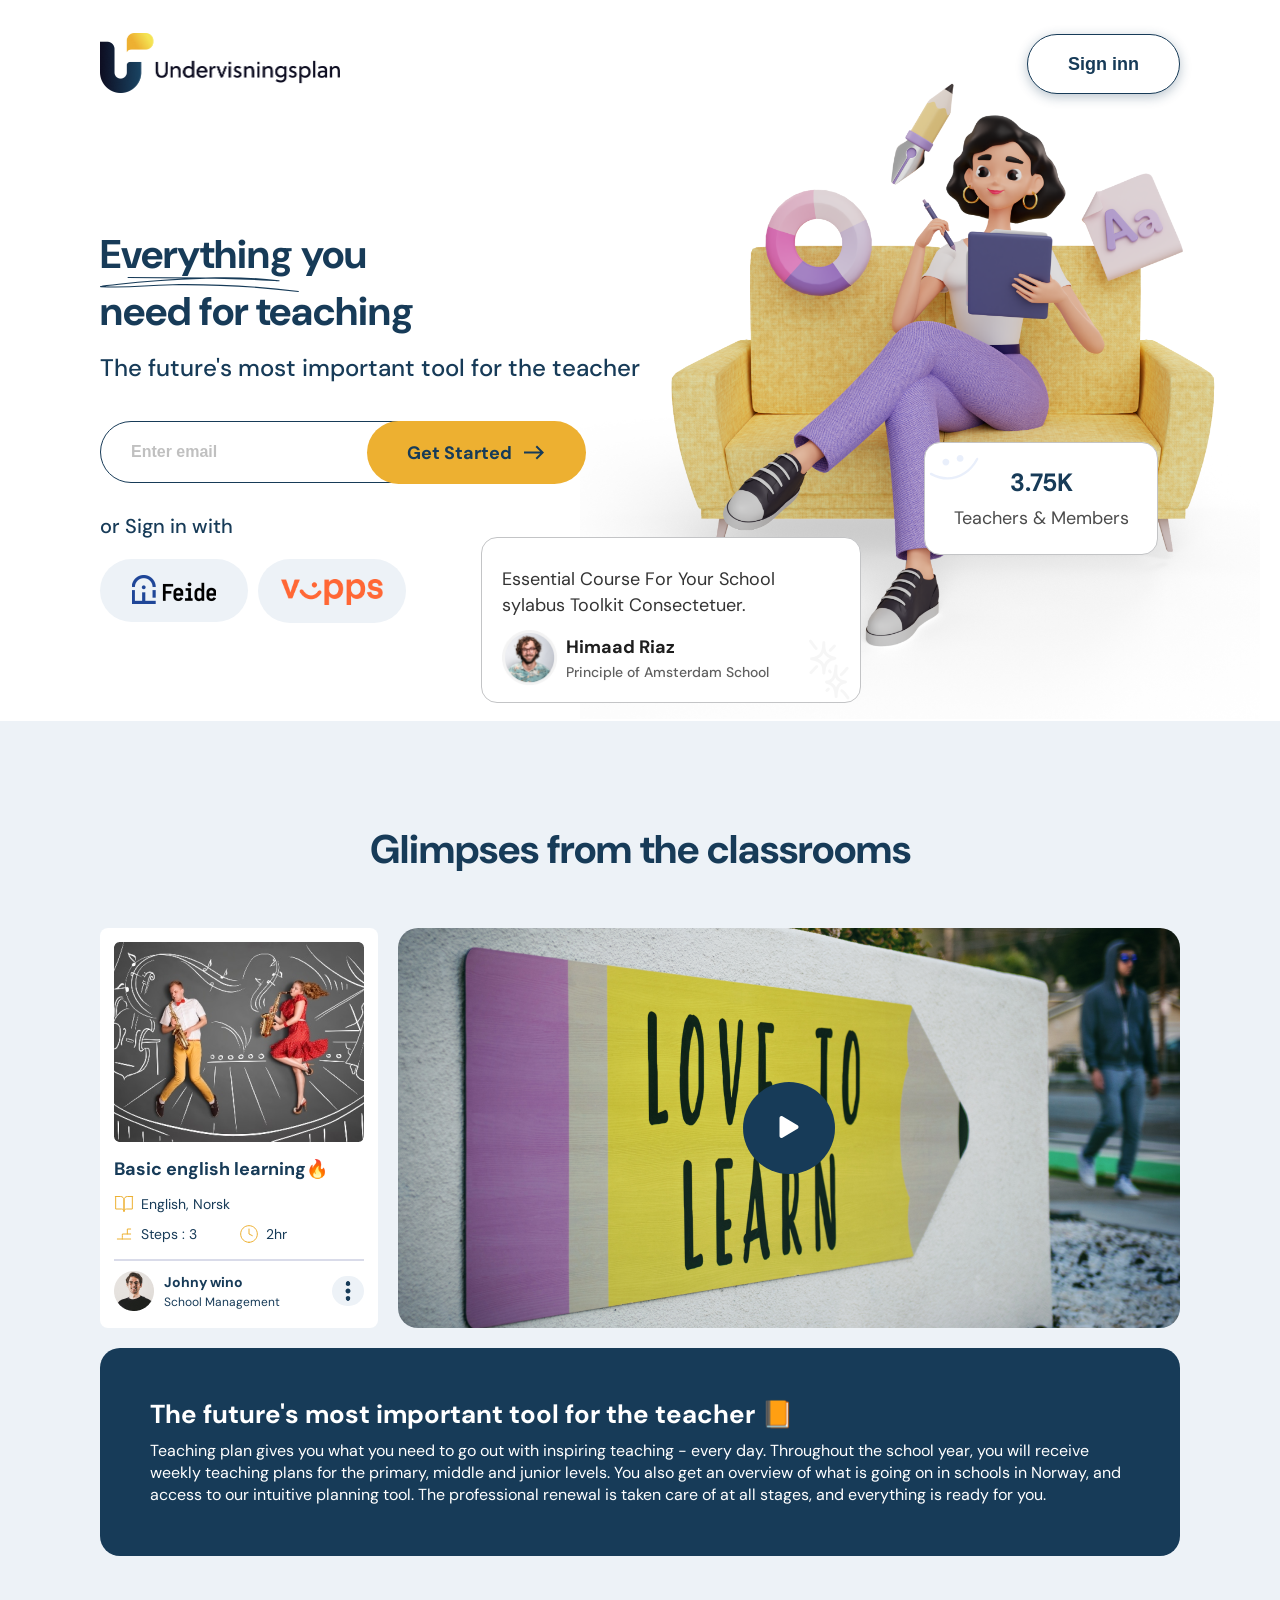
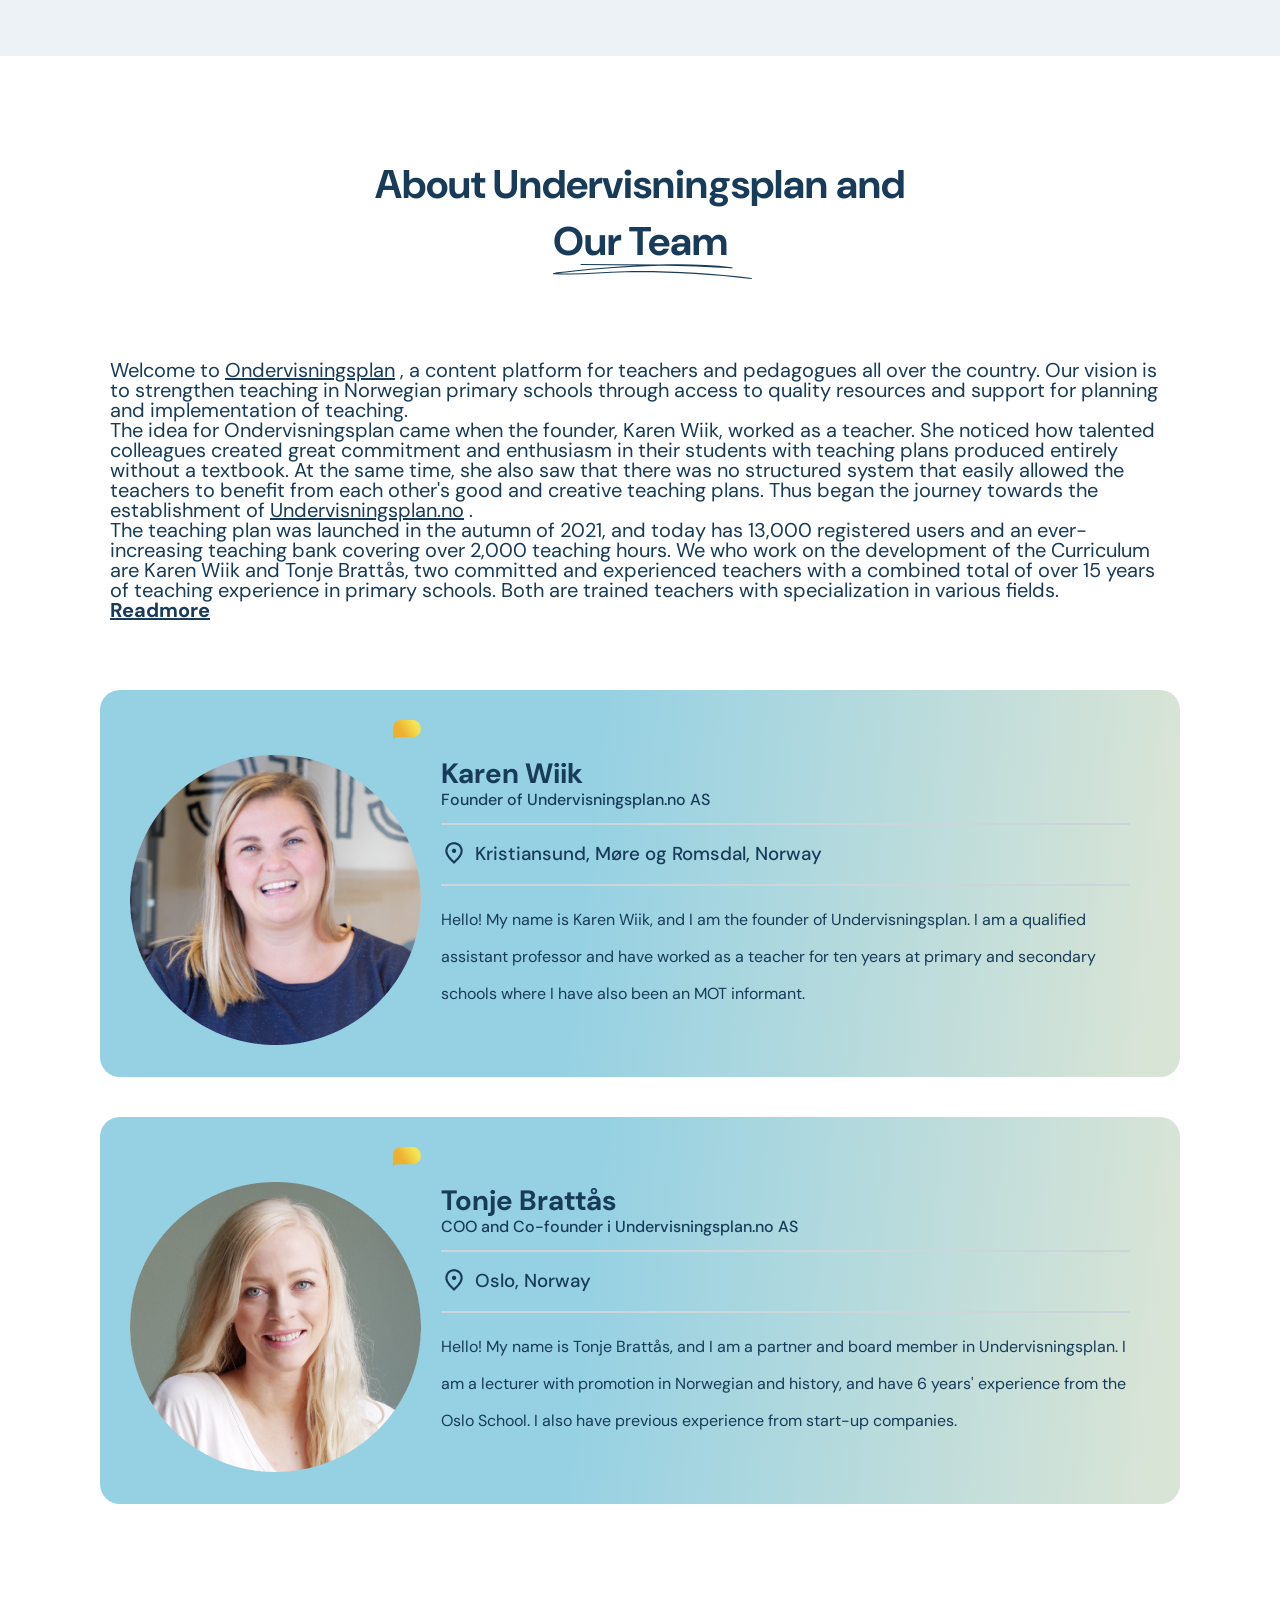
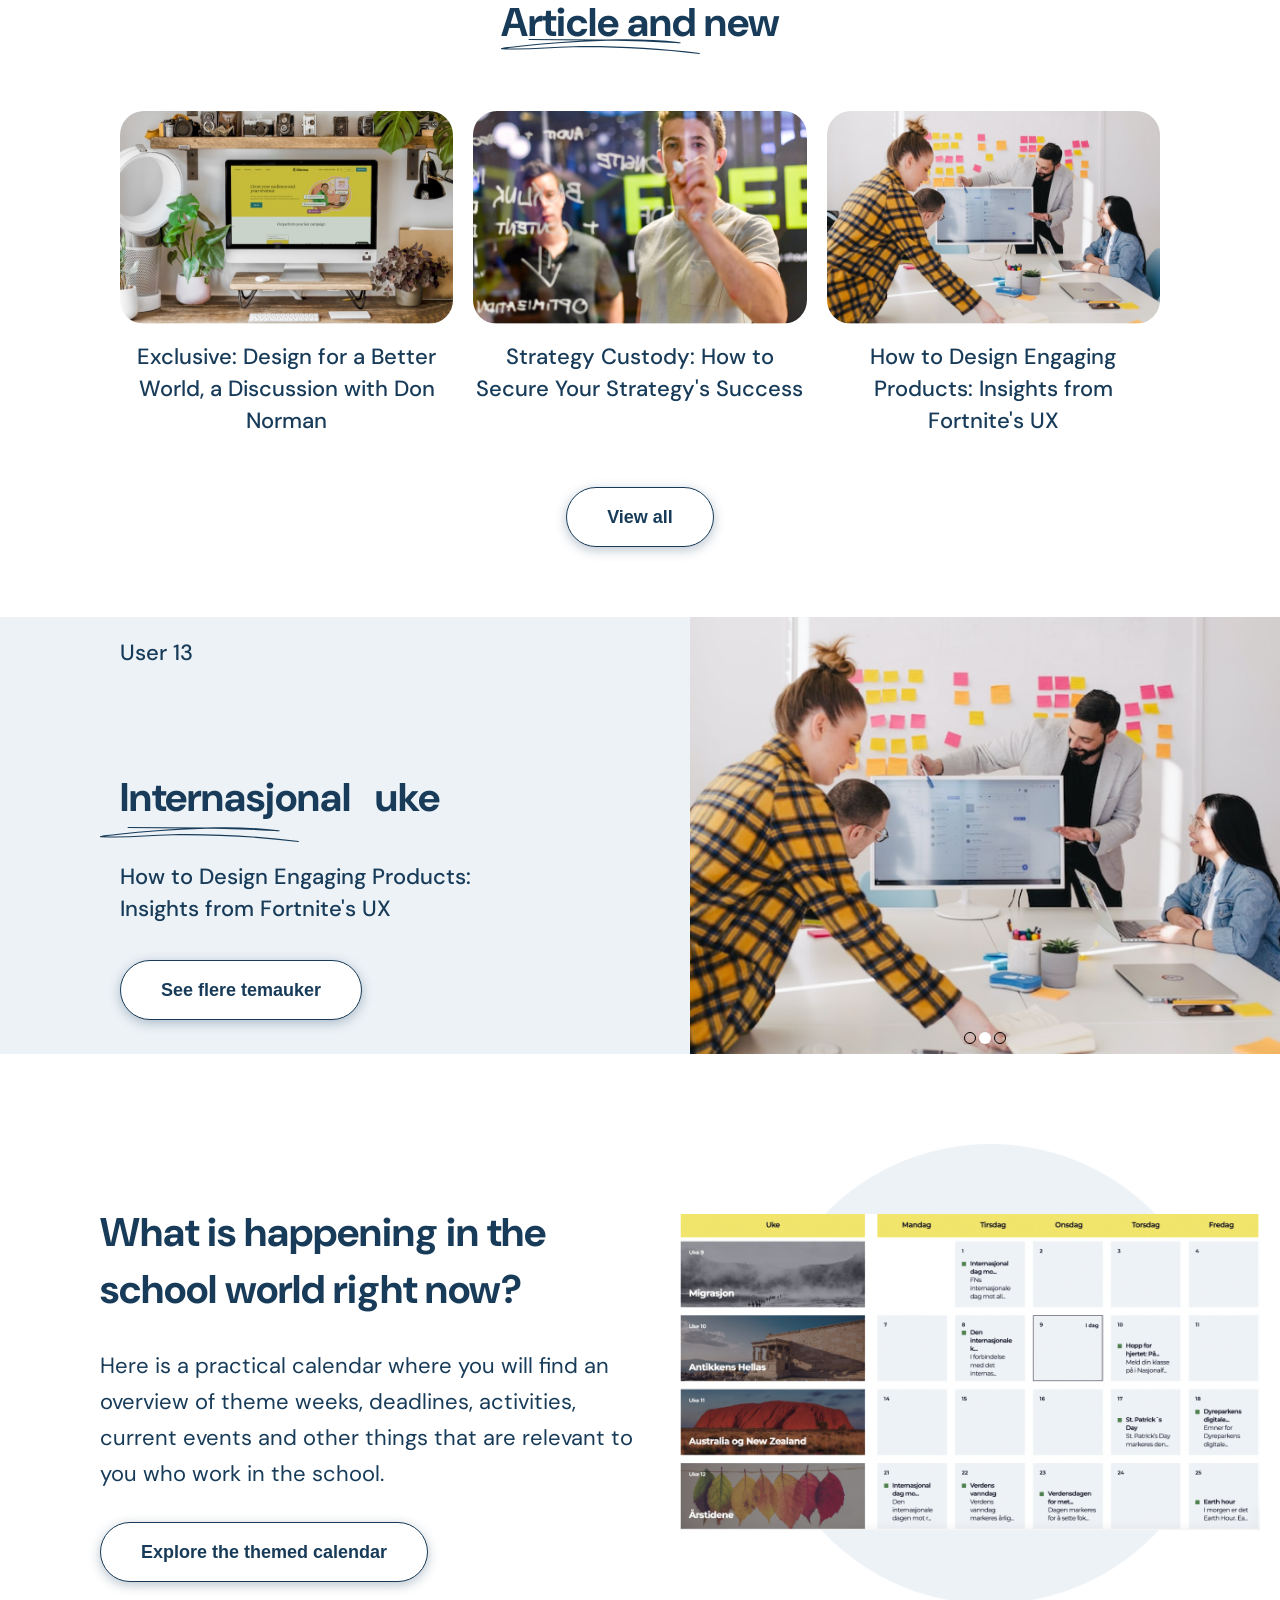
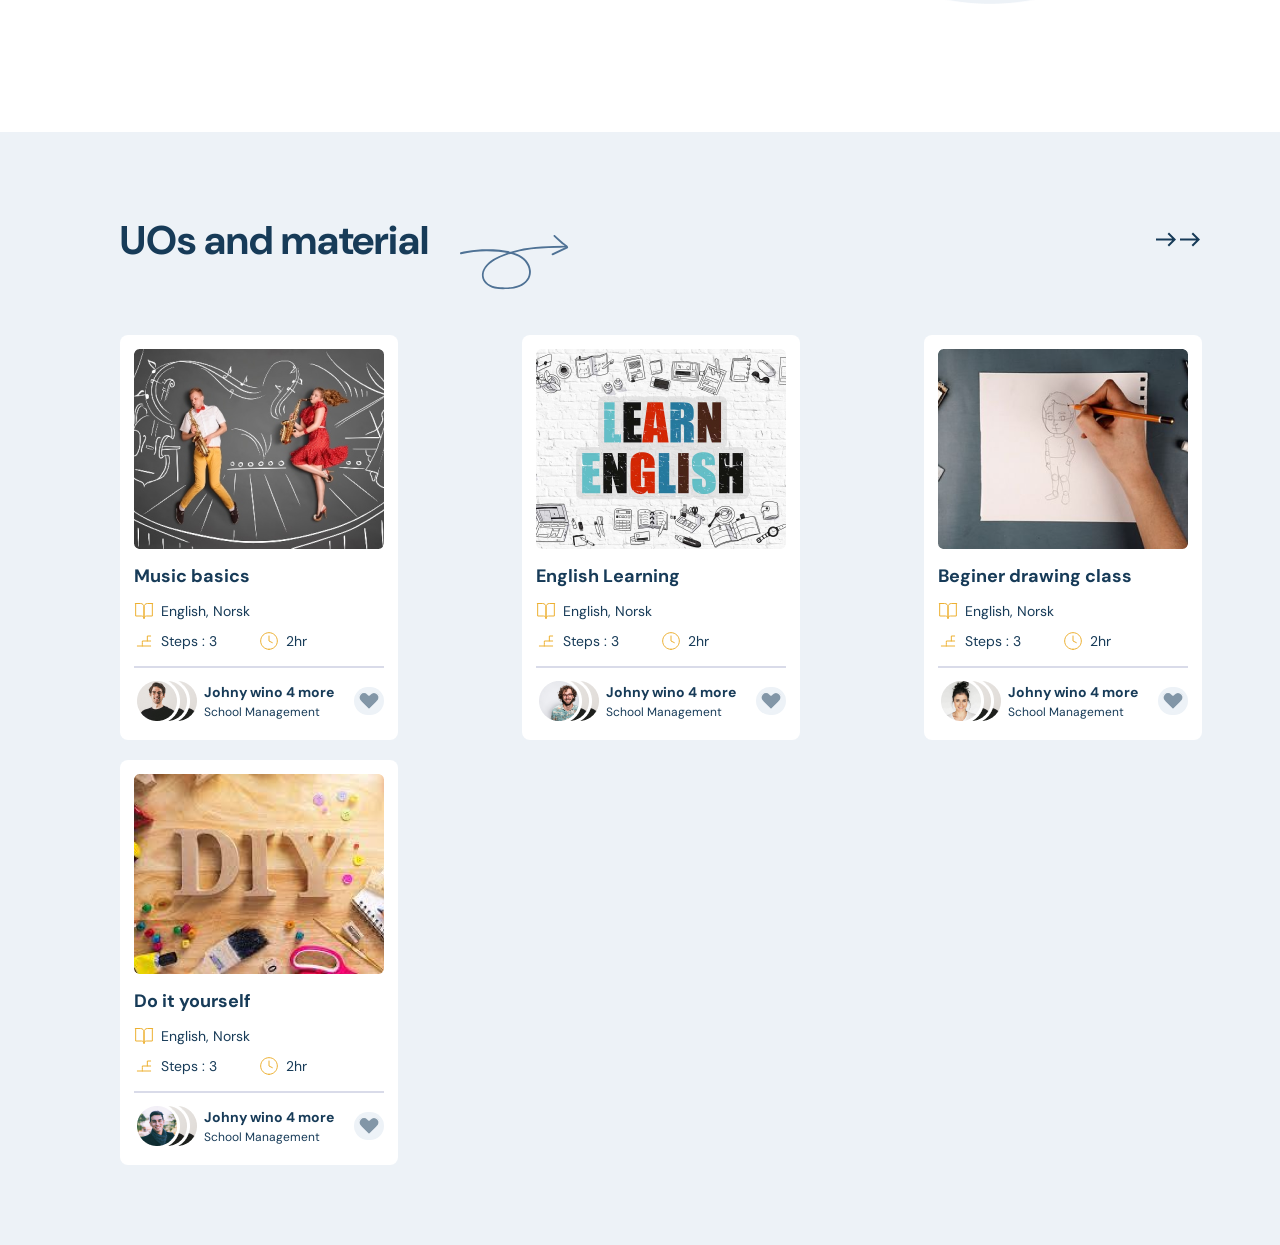
==== commit a46ee6ae: "working on review points" ====
--- a/task-1/index.html
+++ b/task-1/index.html
@@ -4,126 +4,127 @@
     <meta charset="UTF-8" />
     <meta name="viewport" content="width=device-width, initial-scale=1.0" />
     <title>Undervisningsplan</title>
+    <link rel="icon" type="image/x-icon" href="./assets/images/favicon.png" />
     <link rel="stylesheet" href="./assets/css/style.css" />
   </head>
   <body>
     <!-- navbar -->
     <header class="header container">
       <nav class="header__nav">
-        <div class="header__nav__logo">
+        <a href="#" class="header__nav__logo">
           <img
-            class="primary-img"
+            class="header__nav__logo__img"
             src="./assets/images/Group.png"
             alt="group image"
           />
-        </div>
-        <button class="primary-button hover-primary">Sign inn</button>
+        </a>
+        <button class="primary-btn primary-hover header__nav__btn">
+          Sign inn
+        </button>
       </nav>
     </header>
 
-    <main class="container">
-      <!-- hero section -->
-      <section class="hero">
-        <div class="hero__left container-half">
-          <h1 class="hero__left__heading title">
-            <span class="relative">
-              <span class="">Everything</span>
-              <span class="absolute underline-img">
-                <img
-                  class="primary-img"
-                  src="./assets/images/underline.svg"
-                  alt="underline"
-                />
-              </span>
-            </span>
-            &nbsp; you <br />
-            need for teaching
-          </h1>
-          <h2 class="hero__left__subtitle">
-            The future's most important tool for the teacher
-          </h2>
-          <div class="hero__left__inputDiv relative">
-            <input
-              class="hero__left__inputDiv__input"
-              type="text"
-              placeholder="Enter email"
-            />
-            <span class="hero__left__inputDiv__overlay absolute"
-              >Get Started &nbsp;
-              <img src="./assets/images/rightArrow.svg" alt="right arrow"
-            /></span>
-          </div>
-          <p class="hero__left__para">or Sign in with</p>
-          <div class="hero__left__signupDiv">
-            <a href="#"
-              ><img
-                class="hero__left__signupDiv__option hover-primary"
-                src="./assets/images/feide_logo.png"
-                alt="feide logo"
-            /></a>
-            <a href="#"
-              ><img
-                class="hero__left__signupDiv__option hover-primary"
-                src="./assets/images/vapps_logo.png"
-                alt="vapps logo"
-            /></a>
-          </div>
-        </div>
-        <div class="hero__right relative container-half">
-          <div class="hero__right__imgDiv">
-            <img
-              class="hero__right__imgDiv__img"
-              src="./assets/images/hero-img.png"
-              alt="teaching image"
-            />
-          </div>
-          <div class="hero__right__users-card absolute border">
-            <img
-              class="hero__right__users-card__img primary-img"
-              src="./assets/images/smiley.svg"
-              alt=""
-            />
-            <h5 class="hero__right__users-card__title">3.75K</h5>
-            <p class="hero__right__users-card__para">Teachers & Members</p>
-          </div>
-          <div class="hero__right__review-card absolute border">
-            <h3 class="hero__right__review-card__title">
-              Essential Course For Your School sylabus Toolkit Consectetuer.
-            </h3>
-            <div class="hero__right__review-card__main">
-              <div class="hero__right__review-card__main__user">
-                <img
-                  class="hero__right__review-card__main__user__img"
-                  src="./assets/images/Himaad_profile.png"
-                  alt="profile photo"
-                />
-                <div class="hero__right__review-card__main__user__details">
-                  <h6
-                    class="hero__right__review-card__main__user__details__title"
-                  >
-                    Himaad Riaz
-                  </h6>
-                  <p
-                    class="hero__right__review-card__main__user__details__para"
-                  >
-                    Principle of Amsterdam School
-                  </p>
-                </div>
-              </div>
-              <div>
-                <img
-                  class="hero__right__review-card__main__starimg primary-img"
-                  src="./assets/images/star-wink-sparkle.svg"
-                  alt="star"
-                />
-              </div>
-            </div>
-          </div>
-        </div>
-      </section>
+    <!-- hero section -->
+    <section class="hero container">
+      <div class="hero__left container-half">
+        <h1 class="hero__left__heading title">
+          <span class="relative">
+            Everything
+            <img
+              class="absolute underline-img"
+              src="./assets/images/underline.svg"
+              alt="underline"
+            />
+          </span>
+          you <br />
+          need for teaching
+        </h1>
+        <h2 class="hero__left__subtitle">
+          The future's most important tool for the teacher
+        </h2>
+        <div class="hero__left__inputDiv relative">
+          <input
+            class="hero__left__inputDiv__input"
+            type="text"
+            placeholder="Enter email"
+          />
+          <span class="hero__left__inputDiv__overlay secondary-hover absolute">
+            Get Started
+            <img src="./assets/images/rightArrow.svg" alt="right arrow" />
+          </span>
+        </div>
+        <p class="hero__left__para">or Sign in with</p>
+        <div class="hero__left__signupDiv">
+          <a href="#" class="hero__left__signupDiv__feide primary-hover">
+            <img
+              class="hero__left__signupDiv__feide__img"
+              src="./assets/images/feide.png"
+              alt="feide logo"
+            />
+          </a>
+          <a href="#" class="hero__left__signupDiv__vapps primary-hover">
+            <img
+              class="hero__left__signupDiv__vapps__img"
+              src="./assets/images/vapps.png"
+              alt="vapps logo"
+            />
+          </a>
+        </div>
+      </div>
+      <div class="hero__right relative container-half">
+        <div class="hero__right__imgDiv">
+          <img
+            class="hero__right__imgDiv__img"
+            src="./assets/images/hero-img.png"
+            alt="teaching image"
+          />
+        </div>
+        <div class="hero__right__users-card absolute border">
+          <img
+            class="hero__right__users-card__smiley"
+            src="./assets/images/smiley.svg"
+            alt="smiley image"
+          />
+          <h5 class="hero__right__users-card__title">3.75K</h5>
+          <p class="hero__right__users-card__para">Teachers & Members</p>
+        </div>
+        <div class="hero__right__review-card absolute border">
+          <h3 class="hero__right__review-card__title">
+            Essential Course For Your School sylabus Toolkit Consectetuer.
+          </h3>
+          <div class="hero__right__review-card__main">
+            <div class="hero__right__review-card__main__user">
+              <img
+                class="hero__right__review-card__main__user__img"
+                src="./assets/images/Himaad_profile.png"
+                alt="profile photo"
+              />
+              <div class="hero__right__review-card__main__user__details">
+                <h6
+                  class="hero__right__review-card__main__user__details__title"
+                >
+                  Himaad Riaz
+                </h6>
+                <p class="hero__right__review-card__main__user__details__para">
+                  Principle of Amsterdam School
+                </p>
+              </div>
+            </div>
+            <div class="hero__right__review-card__main__star">
+              <img
+                class="hero__right__review-card__main__star__img primary-img"
+                src="./assets/images/star-wink-sparkle.svg"
+                alt="star"
+              />
+            </div>
+          </div>
+        </div>
+      </div>
+    </section>
 
-      <!-- classroom section -->
-      <section class="classroom">
+    <!-- classroom section -->
+    <section class="classroom">
+      <div class="classroom-container">
         <h1 class="title classroom-heading">Glimpses from the classrooms</h1>
         <div class="classroom__top">
           <div class="course-card">
@@ -211,275 +212,608 @@
             taken care of at all stages, and everything is ready for you.
           </p>
         </div>
-      </section>
+      </div>
+    </section>
 
-      <section class="about">
-        <h1 class="title about__title">
-          About Undervisningsplan and <br />
+    <section class="about">
+      <h1 class="title about__title">
+        About Undervisningsplan and <br />
+        <span class="relative">
+          Our Team
+          <img
+            class="absolute underline-img"
+            src="./assets/images/underline.svg"
+            alt="underline"
+          />
+        </span>
+      </h1>
+
+      <div class="about__text">
+        <p>
+          Welcome to <u>Ondervisningsplan</u> , a content platform for teachers
+          and pedagogues all over the country. Our vision is to strengthen
+          teaching in Norwegian primary schools through access to quality
+          resources and support for planning and implementation of teaching.
+        </p>
+        <p>
+          The idea for Ondervisningsplan came when the founder, Karen Wiik,
+          worked as a teacher. She noticed how talented colleagues created great
+          commitment and enthusiasm in their students with teaching plans
+          produced entirely without a textbook. At the same time, she also saw
+          that there was no structured system that easily allowed the teachers
+          to benefit from each other's good and creative teaching plans. Thus
+          began the journey towards the establishment of
+          <u>Undervisningsplan.no</u> .
+        </p>
+        <p>
+          The teaching plan was launched in the autumn of 2021, and today has
+          13,000 registered users and an ever-increasing teaching bank covering
+          over 2,000 teaching hours. We who work on the development of the
+          Curriculum are Karen Wiik and Tonje Brattås, two committed and
+          experienced teachers with a combined total of over 15 years of
+          teaching experience in primary schools. Both are trained teachers with
+          specialization in various fields.
+        </p>
+        <h4>
+          <strong><u> Readmore </u></strong>
+        </h4>
+      </div>
+
+      <div class="about__founders">
+        <div class="about__founders__card">
+          <div class="about__founders__card__imgsDiv relative">
+            <img
+              class="about__founders__card__imgsDiv__founder"
+              src="./assets/images/Karen.png"
+              alt="founder image"
+            />
+            <img
+              class="about__founders__card__imgsDiv__gradient"
+              src="./assets/images/golden-icon.png"
+            />
+          </div>
+          <div class="about__founders__card__details">
+            <h2 class="about__founders__card__details__title">Karen Wiik</h2>
+            <p class="about__founders__card__details__subtitle">
+              Founder of Undervisningsplan.no AS
+            </p>
+            <hr class="about__founders__card__details__hr" />
+            <div class="about__founders__card__details__address">
+              <div class="about__founders__card__details__address__imgDiv">
+                <img
+                  class=""
+                  src="./assets/images/location.png"
+                  alt="location icon"
+                />
+                &nbsp;
+              </div>
+              <h3 class="about__founders__card__details__subtitle">
+                Kristiansund, Møre og Romsdal, Norway
+              </h3>
+            </div>
+            <hr class="about__founders__card__details__hr" />
+            <p class="about__founders__card__details__intro">
+              Hello! My name is Karen Wiik, and I am the founder of
+              Undervisningsplan. I am a qualified assistant professor and have
+              worked as a teacher for ten years at primary and secondary schools
+              where I have also been an MOT informant.
+            </p>
+          </div>
+        </div>
+        <div class="about__founders__card">
+          <div class="about__founders__card__imgsDiv relative">
+            <img
+              class="about__founders__card__imgsDiv__founder"
+              src="./assets/images/Tonje.png"
+              alt="founder image"
+            />
+            <img
+              class="about__founders__card__imgsDiv__gradient"
+              src="./assets/images/golden-icon.png"
+            />
+          </div>
+          <div class="about__founders__card__details">
+            <h2 class="about__founders__card__details__title">Tonje Brattås</h2>
+            <p class="about__founders__card__details__subtitle">
+              COO and Co-founder i Undervisningsplan.no AS
+            </p>
+            <hr class="about__founders__card__details__hr" />
+            <div class="about__founders__card__details__address">
+              <div class="about__founders__card__details__address__imgDiv">
+                <img
+                  class=""
+                  src="./assets/images/location.png"
+                  alt="location icon"
+                />
+                &nbsp;
+              </div>
+              <h3 class="about__founders__card__details__subtitle">
+                Oslo, Norway
+              </h3>
+            </div>
+            <hr class="about__founders__card__details__hr" />
+            <p class="about__founders__card__details__intro">
+              Hello! My name is Tonje Brattås, and I am a partner and board
+              member in Undervisningsplan. I am a lecturer with promotion in
+              Norwegian and history, and have 6 years' experience from the Oslo
+              School. I also have previous experience from start-up companies.
+            </p>
+          </div>
+        </div>
+      </div>
+    </section>
+
+    <article class="article">
+      <h1 class="title article__title">
+        <span class="relative">
+          <span>Article and new</span>
+          <span class="absolute underline-img">
+            <img
+              class="primary-img"
+              src="./assets/images/underline.svg"
+              alt="underline"
+            />
+          </span>
+        </span>
+      </h1>
+      <div class="article__container">
+        <div class="article__container__card">
+          <div class="article__container__card__imgDiv">
+            <img
+              class="article__container__card__imgDiv__img"
+              src="./assets/images/exclusive_design.png"
+              alt="exclusive design"
+            />
+          </div>
+          <h2 class="article__container__card__title">
+            Exclusive: Design for a Better World, a Discussion with Don Norman
+          </h2>
+        </div>
+        <div class="article__container__card">
+          <div class="article__container__card__imgDiv">
+            <img
+              class="article__container__card__imgDiv__img primary"
+              src="./assets/images/strategy_custody.png"
+              alt="exclusive design"
+            />
+          </div>
+          <h2 class="article__container__card__title">
+            Strategy Custody: How to Secure Your Strategy's Success
+          </h2>
+        </div>
+        <div class="article__container__card">
+          <div class="article__container__card__imgDiv">
+            <img
+              class="article__container__card__imgDiv__img"
+              src="./assets/images/design_engaging_products.png"
+              alt="exclusive design"
+            />
+          </div>
+          <h2 class="article__container__card__title">
+            How to Design Engaging Products: Insights from Fortnite's UX
+          </h2>
+        </div>
+      </div>
+      <div class="article__btnDiv">
+        <button class="primary-btn primary-hover">View all</button>
+      </div>
+    </article>
+
+    <section class="uke">
+      <div class="uke__left container-half">
+        <h2 class="uke__left__title">User 13</h2>
+        <div class="uke__left__content">
+          <h1 class="title">
+            <span class="relative">
+              <span class="">Internasjonal</span>
+              <span class="absolute uke__left__title__underline">
+                <img
+                  class="primary-img"
+                  src="./assets/images/underline.svg"
+                  alt="underline"
+                />
+              </span>
+            </span>
+            &nbsp; uke
+          </h1>
+          <h2 class="uke__left__content__subtitle">
+            How to Design Engaging Products: Insights from Fortnite's UX
+          </h2>
+          <button class="primary-btn">See flere temauker</button>
+        </div>
+      </div>
+      <div class="uke__right container-half">
+        <div class="uke__right__carousel_container">
+          <div class="uke__right__carousel_container__slides fade">
+            <img
+              class="uke__right__carousel_container__slides__img"
+              src="./assets/images/carousel_image.png"
+              alt="carousel image"
+            />
+          </div>
+          <div class="uke__right__carousel_container__slides fade">
+            <img
+              class="uke__right__carousel_container__slides__img"
+              src="./assets/images/carousel_image.png"
+              alt="carousel image"
+            />
+          </div>
+          <div class="uke__right__carousel_container__slides fade">
+            <img
+              class="uke__right__carousel_container__slides__img"
+              src="./assets/images/carousel_image.png"
+              alt="carousel image"
+            />
+          </div>
+          <div class="uke__right__carousel_container__dots">
+            <span class="dot" onclick="currentSlide(1)"></span>
+            <span class="dot" onclick="currentSlide(2)"></span>
+            <span class="dot" onclick="currentSlide(3)"></span>
+          </div>
+        </div>
+      </div>
+    </section>
+
+    <section class="calendar">
+      <div class="calendar__left container-half">
+        <h1 class="title calendar__left__title">
+          What is happening in the school world right now?
+        </h1>
+        <h2 class="calendar__left__subtitle">
+          Here is a practical calendar where you will find an overview of theme
+          weeks, deadlines, activities, current events and other things that are
+          relevant to you who work in the school.
+        </h2>
+        <button class="primary-btn">Explore the themed calendar</button>
+      </div>
+      <div class="calendar__right container-half">
+        <div class="calendar__right__container ralative">
+          <div class="calendar__right__container__base absolute">
+            <img
+              class="calendar__right__container__base__img primary-img"
+              src="./assets/images/Eclipse.png"
+              alt="circle image"
+            />
+          </div>
+          <div class="calendar__right__container__overlay absolute">
+            <img
+              class="calendar__right__container__overlay__img primary-img"
+              src="./assets/images/schools_teaching_techniques_currently.png"
+              alt="circle image"
+            />
+          </div>
+        </div>
+      </div>
+    </section>
+
+    <section class="uos">
+      <div class="uos__heading">
+        <h1 class="title">
           <span class="relative">
-            <span class="">Our Team</span>
-            <span class="absolute underline-img">
-              <img
-                class="primary-img"
-                src="./assets/images/underline.svg"
-                alt="underline"
+            <span> UOs and material </span>
+            <span class="round-arrow absolute">
+              <img
+                class="round-arrow__img"
+                src="./assets/images/round-arrow.svg"
+                alt="round arrow"
               />
             </span>
           </span>
         </h1>
-
-        <div class="about__text">
-          <p>
-            Welcome to <u>Ondervisningsplan</u> , a content platform for
-            teachers and pedagogues all over the country. Our vision is to
-            strengthen teaching in Norwegian primary schools through access to
-            quality resources and support for planning and implementation of
-            teaching.
-          </p>
-          <p>
-            The idea for Ondervisningsplan came when the founder, Karen Wiik,
-            worked as a teacher. She noticed how talented colleagues created
-            great commitment and enthusiasm in their students with teaching
-            plans produced entirely without a textbook. At the same time, she
-            also saw that there was no structured system that easily allowed the
-            teachers to benefit from each other's good and creative teaching
-            plans. Thus began the journey towards the establishment of
-            <u>Undervisningsplan.no</u> .
-          </p>
-          <p>
-            The teaching plan was launched in the autumn of 2021, and today has
-            13,000 registered users and an ever-increasing teaching bank
-            covering over 2,000 teaching hours. We who work on the development
-            of the Curriculum are Karen Wiik and Tonje Brattås, two committed
-            and experienced teachers with a combined total of over 15 years of
-            teaching experience in primary schools. Both are trained teachers
-            with specialization in various fields.
-          </p>
-          <h4>
-            <strong><u> Readmore </u></strong>
-          </h4>
-        </div>
-
-        <div class="about__founders">
-          <div class="about__founders__card">
-            <div class="about__founders__card__imgsDiv relative">
-              <img
-                class="about__founders__card__imgsDiv__founder"
-                src="./assets/images/Karen.png"
-                alt="founder image"
-              />
-              <img
-                class="about__founders__card__imgsDiv__gradient"
-                src="./assets/images/golden-icon.png"
-              />
-            </div>
-            <div class="about__founders__card__details">
-              <h2 class="about__founders__card__details__title">Karen Wiik</h2>
-              <p class="about__founders__card__details__subtitle">
-                Founder of Undervisningsplan.no AS
-              </p>
-              <hr class="about__founders__card__details__hr" />
-              <div class="about__founders__card__details__address">
-                <div class="about__founders__card__details__address__imgDiv">
-                  <img
-                    class=""
-                    src="./assets/images/location.png"
-                    alt="location icon"
-                  />
-                  &nbsp;
-                </div>
-                <h3 class="about__founders__card__details__subtitle">
-                  Kristiansund, Møre og Romsdal, Norway
-                </h3>
-              </div>
-              <hr class="about__founders__card__details__hr" />
-              <p class="about__founders__card__details__intro">
-                Hello! My name is Karen Wiik, and I am the founder of
-                Undervisningsplan. I am a qualified assistant professor and have
-                worked as a teacher for ten years at primary and secondary
-                schools where I have also been an MOT informant.
-              </p>
-            </div>
-          </div>
-          <div class="about__founders__card">
-            <div class="about__founders__card__imgsDiv relative">
-              <img
-                class="about__founders__card__imgsDiv__founder"
-                src="./assets/images/Tonje.png"
-                alt="founder image"
-              />
-              <img
-                class="about__founders__card__imgsDiv__gradient"
-                src="./assets/images/golden-icon.png"
-              />
-            </div>
-            <div class="about__founders__card__details">
-              <h2 class="about__founders__card__details__title">
-                Tonje Brattås
-              </h2>
-              <p class="about__founders__card__details__subtitle">
-                COO and Co-founder i Undervisningsplan.no AS
-              </p>
-              <hr class="about__founders__card__details__hr" />
-              <div class="about__founders__card__details__address">
-                <div class="about__founders__card__details__address__imgDiv">
-                  <img
-                    class=""
-                    src="./assets/images/location.png"
-                    alt="location icon"
-                  />
-                  &nbsp;
-                </div>
-                <h3 class="about__founders__card__details__subtitle">
-                  Oslo, Norway
-                </h3>
-              </div>
-              <hr class="about__founders__card__details__hr" />
-              <p class="about__founders__card__details__intro">
-                Hello! My name is Tonje Brattås, and I am a partner and board
-                member in Undervisningsplan. I am a lecturer with promotion in
-                Norwegian and history, and have 6 years' experience from the
-                Oslo School. I also have previous experience from start-up
-                companies.
-              </p>
-            </div>
-          </div>
-        </div>
-      </section>
-
-      <article class="article">
-        <h1 class="title article__title">
-          <span class="relative">
-            <span>Article and new</span>
-            <span class="absolute underline-img">
-              <img
-                class="primary-img"
-                src="./assets/images/underline.svg"
-                alt="underline"
-              />
-            </span>
-          </span>
-        </h1>
-        <div class="article__container">
-          <div class="article__container__card">
-            <div class="article__container__card__imgDiv">
-              <img
-                class="article__container__card__imgDiv__img"
-                src="./assets/images/exclusive_design.png"
-                alt="exclusive design"
-              />
-            </div>
-            <h2 class="article__container__card__title">
-              Exclusive: Design for a Better World, a Discussion with Don Norman
-            </h2>
-          </div>
-          <div class="article__container__card">
-            <div class="article__container__card__imgDiv">
-              <img
-                class="article__container__card__imgDiv__img primary"
-                src="./assets/images/strategy_custody.png"
-                alt="exclusive design"
-              />
-            </div>
-            <h2 class="article__container__card__title">
-              Strategy Custody: How to Secure Your Strategy's Success
-            </h2>
-          </div>
-          <div class="article__container__card">
-            <div class="article__container__card__imgDiv">
-              <img
-                class="article__container__card__imgDiv__img"
-                src="./assets/images/design_engaging_products.png"
-                alt="exclusive design"
-              />
-            </div>
-            <h2 class="article__container__card__title">
-              How to Design Engaging Products: Insights from Fortnite's UX
-            </h2>
-          </div>
-        </div>
-        <div class="article__btnDiv">
-          <button class="primary-button hover-primary">View all</button>
-        </div>
-      </article>
-
-      <section class="uke">
-        <div class="uke__left container-half">
-          <h2 class="uke__left__title">User 13</h2>
-          <div class="uke__left__content">
-            <h1 class="title">
-              <span class="relative">
-                <span class="">Internasjonal</span>
-                <span class="absolute uke__left__title__underline">
-                  <img
-                    class="primary-img"
-                    src="./assets/images/underline.svg"
-                    alt="underline"
-                  />
-                </span>
-              </span>
-              &nbsp; uke
-            </h1>
-            <h2 class="uke__left__content__subtitle">
-              How to Design Engaging Products: Insights from Fortnite's UX
-            </h2>
-            <button class="primary-button">See flere temauker</button>
-          </div>
-        </div>
-        <div class="uke__right container-half">
-          <div class="uke__right__carousel_container">
-            <div class="uke__right__carousel_container__slides fade">
-              <img
-              class="uke__right__carousel_container__slides__img"
-              src="./assets/images/carousel_image.png"
-              alt="carousel image"
-            />
-            </div>
-            <div class="uke__right__carousel_container__slides fade">
-              <img
-              class="uke__right__carousel_container__slides__img"
-              src="./assets/images/carousel_image.png"
-              alt="carousel image"
-            />
-            </div>
-            <div class="uke__right__carousel_container__slides fade">
-              <img
-              class="uke__right__carousel_container__slides__img"
-              src="./assets/images/carousel_image.png"
-              alt="carousel image"
-            />
-            </div>
-            <div class="uke__right__carousel_container__dots">
-              <span class="dot" onclick="currentSlide(1)"></span>
-              <span class="dot" onclick="currentSlide(2)"></span>
-              <span class="dot" onclick="currentSlide(3)"></span>
-            </div>
-          </div>
-        </div>
-      </section>
-
-      <section class="calendar">
-        <div class="calendar__left container-half">
-          <h1 class="title calendar__left__title">
-            What is happening in the school world right now?
-          </h1>
-          <h2 class="calendar__left__subtitle">
-            Here is a practical calendar where you will find an overview of theme weeks, deadlines, activities, current events and other things that are relevant to you who work in the school.
-          </h2>
-          <button class="primary-button">Explore the themed calendar</button>
-        </div>
-        <div class="calendar__right container-half">
-          <div class="calendar__right__container ralative">
-            <div class="calendar__right__container__base absolute">
-              <img class="calendar__right__container__base__img primary-img" src="./assets/images/Eclipse.png" alt="circle image">
-            </div>
-            <div class="calendar__right__container__overlay absolute">
-              <img class="calendar__right__container__overlay__img primary-img" src="./assets/images/schools_teaching_techniques_currently.png" alt="circle image">
-            </div>
-          </div>
-        </div>
-      </section>
-    </main>
+        <div class="uos__heading__arrows">
+          <span class="uos__heading__arrows__span"
+            ><img src="./assets/images/right-arrow.svg" alt="arrow"
+          /></span>
+          <span><img src="./assets/images/right-arrow.svg" alt="arrow" /></span>
+        </div>
+      </div>
+      <div class="uos__content">
+        <div class="course-card">
+          <div class="course-card__imgDiv">
+            <img
+              class="primary-img"
+              src="./assets/images/basic-english.png"
+              alt="basic learning"
+            />
+          </div>
+          <h4 class="course-card__title">Music basics</h4>
+          <div class="course-card__content">
+            <div class="course-card__content__book">
+              <img
+                class="course-card-icon"
+                src="./assets/images/book-open.svg"
+                alt="book"
+              />
+              English, Norsk
+            </div>
+            <div class="course-card__content__learning">
+              <div class="course-card__content__learning__route">
+                <img
+                  class="course-card-icon"
+                  src="./assets/images/steps.svg"
+                  alt="steps"
+                />Steps : 3
+              </div>
+              <div class="course-card__content__learning__route">
+                <img
+                  class="course-card-icon"
+                  src="./assets/images/clock.svg"
+                  alt="clock"
+                />2hr
+              </div>
+            </div>
+          </div>
+          <hr class="course-card__hr" />
+          <div class="course-card__footer">
+            <div class="course-card__footer__user">
+              <div class="course-card__footer__user__profiles">
+                <span class="course-card__footer__user__profile1">
+                  <img
+                    src="./assets/images/Johny-thumbnail.png"
+                    alt="user image"
+                  />
+                </span>
+                <span class="course-card__footer__user__profile2">
+                  <img
+                    src="./assets/images/Johny-thumbnail.png"
+                    alt="user image"
+                  />
+                </span>
+                <span class="course-card__footer__user__profile3">
+                  <img
+                    src="./assets/images/Johny-thumbnail.png"
+                    alt="user image"
+                  />
+                </span>
+              </div>
+              <div class="course-card__footer__user__details">
+                <h4 class="course-card__footer__user__details__title">
+                  Johny wino 4 more
+                </h4>
+                <p class="course-card__footer__user__details__course">
+                  School Management
+                </p>
+              </div>
+            </div>
+            <div>
+              <img
+                class="primary-img course-card__footer__icon__like"
+                src="./assets/images/like.svg"
+                alt=""
+              />
+            </div>
+          </div>
+        </div>
+        <div class="course-card">
+          <div class="course-card__imgDiv">
+            <img
+              class="primary-img"
+              src="./assets/images/english-learning.png"
+              alt="basic learning"
+            />
+          </div>
+          <h4 class="course-card__title">English Learning</h4>
+          <div class="course-card__content">
+            <div class="course-card__content__book">
+              <img
+                class="course-card-icon"
+                src="./assets/images/book-open.svg"
+                alt="book"
+              />
+              English, Norsk
+            </div>
+            <div class="course-card__content__learning">
+              <div class="course-card__content__learning__route">
+                <img
+                  class="course-card-icon"
+                  src="./assets/images/steps.svg"
+                  alt="steps"
+                />Steps : 3
+              </div>
+              <div class="course-card__content__learning__route">
+                <img
+                  class="course-card-icon"
+                  src="./assets/images/clock.svg"
+                  alt="clock"
+                />2hr
+              </div>
+            </div>
+          </div>
+          <hr class="course-card__hr" />
+          <div class="course-card__footer">
+            <div class="course-card__footer__user">
+              <div class="course-card__footer__user__profiles">
+                <span class="course-card__footer__user__profile1">
+                  <img
+                    src="./assets/images/Himaad-thumbnail.png"
+                    alt="user image"
+                  />
+                </span>
+                <span class="course-card__footer__user__profile2">
+                  <img
+                    src="./assets/images/Johny-thumbnail.png"
+                    alt="user image"
+                  />
+                </span>
+                <span class="course-card__footer__user__profile3">
+                  <img
+                    src="./assets/images/Johny-thumbnail.png"
+                    alt="user image"
+                  />
+                </span>
+              </div>
+              <div class="course-card__footer__user__details">
+                <h4 class="course-card__footer__user__details__title">
+                  Johny wino 4 more
+                </h4>
+                <p class="course-card__footer__user__details__course">
+                  School Management
+                </p>
+              </div>
+            </div>
+            <div>
+              <img
+                class="primary-img course-card__footer__icon__like"
+                src="./assets/images/like.svg"
+                alt=""
+              />
+            </div>
+          </div>
+        </div>
+        <div class="course-card">
+          <div class="course-card__imgDiv">
+            <img
+              class="primary-img"
+              src="./assets/images/draw-a-person.png"
+              alt="basic learning"
+            />
+          </div>
+          <h4 class="course-card__title">Beginer drawing class</h4>
+          <div class="course-card__content">
+            <div class="course-card__content__book">
+              <img
+                class="course-card-icon"
+                src="./assets/images/book-open.svg"
+                alt="book"
+              />
+              English, Norsk
+            </div>
+            <div class="course-card__content__learning">
+              <div class="course-card__content__learning__route">
+                <img
+                  class="course-card-icon"
+                  src="./assets/images/steps.svg"
+                  alt="steps"
+                />Steps : 3
+              </div>
+              <div class="course-card__content__learning__route">
+                <img
+                  class="course-card-icon"
+                  src="./assets/images/clock.svg"
+                  alt="clock"
+                />2hr
+              </div>
+            </div>
+          </div>
+          <hr class="course-card__hr" />
+          <div class="course-card__footer">
+            <div class="course-card__footer__user">
+              <div class="course-card__footer__user__profiles">
+                <span class="course-card__footer__user__profile1">
+                  <img
+                    src="./assets/images/Nimisha-thumbnail.png"
+                    alt="user image"
+                  />
+                </span>
+                <span class="course-card__footer__user__profile2">
+                  <img
+                    src="./assets/images/Johny-thumbnail.png"
+                    alt="user image"
+                  />
+                </span>
+                <span class="course-card__footer__user__profile3">
+                  <img
+                    src="./assets/images/Johny-thumbnail.png"
+                    alt="user image"
+                  />
+                </span>
+              </div>
+              <div class="course-card__footer__user__details">
+                <h4 class="course-card__footer__user__details__title">
+                  Johny wino 4 more
+                </h4>
+                <p class="course-card__footer__user__details__course">
+                  School Management
+                </p>
+              </div>
+            </div>
+            <div>
+              <img
+                class="primary-img course-card__footer__icon__like"
+                src="./assets/images/like.svg"
+                alt=""
+              />
+            </div>
+          </div>
+        </div>
+        <div class="course-card">
+          <div class="course-card__imgDiv">
+            <img
+              class="primary-img"
+              src="./assets/images/do-it-yourself.png"
+              alt="basic learning"
+            />
+          </div>
+          <h4 class="course-card__title">Do it yourself</h4>
+          <div class="course-card__content">
+            <div class="course-card__content__book">
+              <img
+                class="course-card-icon"
+                src="./assets/images/book-open.svg"
+                alt="book"
+              />
+              English, Norsk
+            </div>
+            <div class="course-card__content__learning">
+              <div class="course-card__content__learning__route">
+                <img
+                  class="course-card-icon"
+                  src="./assets/images/steps.svg"
+                  alt="steps"
+                />Steps : 3
+              </div>
+              <div class="course-card__content__learning__route">
+                <img
+                  class="course-card-icon"
+                  src="./assets/images/clock.svg"
+                  alt="clock"
+                />2hr
+              </div>
+            </div>
+          </div>
+          <hr class="course-card__hr" />
+          <div class="course-card__footer">
+            <div class="course-card__footer__user">
+              <div class="course-card__footer__user__profiles">
+                <span class="course-card__footer__user__profile1">
+                  <img
+                    src="./assets/images/Charley-thumbnail.png"
+                    alt="user image"
+                  />
+                </span>
+                <span class="course-card__footer__user__profile2">
+                  <img
+                    src="./assets/images/Johny-thumbnail.png"
+                    alt="user image"
+                  />
+                </span>
+                <span class="course-card__footer__user__profile3">
+                  <img
+                    src="./assets/images/Johny-thumbnail.png"
+                    alt="user image"
+                  />
+                </span>
+              </div>
+              <div class="course-card__footer__user__details">
+                <h4 class="course-card__footer__user__details__title">
+                  Johny wino 4 more
+                </h4>
+                <p class="course-card__footer__user__details__course">
+                  School Management
+                </p>
+              </div>
+            </div>
+            <div>
+              <img
+                class="primary-img course-card__footer__icon__like"
+                src="./assets/images/like.svg"
+                alt=""
+              />
+            </div>
+          </div>
+        </div>
+      </div>
+    </section>
     <script src="./assets/js/script.js"></script>
   </body>
 </html>
--- a/task-1/assets/css/style.css
+++ b/task-1/assets/css/style.css
@@ -11,6 +11,7 @@
   box-sizing: border-box;
   margin: 0;
   padding: 0;
+  line-height: 1;
 }
 
 html {
@@ -28,15 +29,16 @@
 .title {
   color: var(--blue);
   font-weight: 700;
-  line-height: 57px;
+  line-height: 5.7rem;
   font-size: 4rem;
 }
 
-.primary-button {
+.primary-btn {
   padding: 20px 40px;
   width: max-content;
   white-space: nowrap;
   font-size: 1.8rem;
+  gap: 8px;
   font-weight: 700;
   border: 1px solid var(--blue);
   border-radius: 56px;
@@ -46,8 +48,11 @@
   cursor: pointer;
 }
 
-.hover-primary:hover {
+.primary-hover:hover {
   background: var(--orange);
+}
+.secondary-hover:hover {
+  background: var(--gray);
 }
 
 .default-img {
@@ -63,6 +68,7 @@
 .container {
   max-width: 1440px;
   margin: 0 auto;
+  padding: 0 100px;
 }
 
 .container-half {
@@ -79,8 +85,8 @@
 
 .underline-img {
   left: 0;
-  bottom: -25px;
-  width: 100%;
+  bottom: -12px;
+  width: 199px;
   height: auto;
 }
 
@@ -91,7 +97,6 @@
 .course-card {
   background: var(--white);
   padding: 14px;
-  margin: 0 auto;
   border-radius: 8px;
   flex-shrink: 0;
 }
@@ -129,6 +134,7 @@
 
 .course-card__content__learning__route {
   display: flex;
+  width: 50%;
   align-items: center;
 }
 
@@ -171,10 +177,10 @@
 
 .header {
   background: transparent;
-  padding: 30px 110px;
 }
 
 .header__nav {
+  padding: 33px 0;
   width: 100%;
   display: flex;
   gap: 40px;
@@ -182,40 +188,48 @@
   align-items: center;
 }
 
+.header__nav__logo__img {
+  width: 240px;
+  height: auto;
+}
+
+.header__nav__btn {
+  z-index: 20;
+}
+
 /* hero section */
 
 .hero {
-  padding: 0 110px;
-  margin: 0 auto;
   display: flex;
   align-items: center;
   justify-content: center;
-  z-index: -1;
 }
 .hero__left__subtitle {
+  margin-top: 5px;
   font-size: 2.4rem;
   font-weight: 500;
-  line-height: 46px;
+  line-height: 4.6rem;
   text-wrap: nowrap;
 }
+.hero__left__inputDiv {
+  margin: 30px 0 20px 0;
+}
 .hero__left__inputDiv__input {
-  padding: 20px;
+  padding: 21px 170px 21px 30px;
   width: 80%;
   border: 1px solid var(--blue);
   border-radius: 100px;
   font-size: 1.6rem;
   font-weight: 700;
-  margin: 20px 0 15px 0;
 }
 .hero__left__para {
   font-size: 2rem;
   font-weight: 500;
-  line-height: 46px;
+  line-height: 4.6rem;
 }
 .hero__left__inputDiv__overlay {
-  margin: 20px 0 15px 0;
   background: var(--orange);
-  padding: 18px 40px;
+  padding: 19px 40px;
   display: flex;
   align-items: center;
   gap: 10px;
@@ -229,30 +243,42 @@
   color: rgb(192, 192, 192);
 }
 .hero__left__signupDiv {
-  margin: 10px 0 20px 0;
+  margin-top: 10px;
   display: flex;
   justify-content: flex-start;
   align-items: center;
-}
-.hero__left__signupDiv__option {
+  gap: 10px;
+}
+.hero__left__signupDiv__feide {
+  padding: 16px 32px;
   background: var(--gray);
-  padding: 20px 30px;
-  border-radius: 30px;
-  margin-right: 8px;
-}
-.hero__right {
-  z-index: -1;
+  border-radius: 56px;
+}
+
+.hero__left__signupDiv__vapps {
+  padding: 20px 23px 16px 23px;
+  background: var(--gray);
+  border-radius: 56px;
+}
+
+.hero__left__signupDiv__feide__img {
+  width: 84px;
+  height: auto;
+}
+.hero__left__signupDiv__vapps__img {
+  width: 102px;
+  height: auto;
 }
 .hero__right__imgDiv {
-  margin: -110px -100px 0 -60px;
+  margin: -110px -80px 0 -60px;
 }
 .hero__right__imgDiv__img {
   width: 100%;
   height: auto;
 }
 .hero__right__review-card {
-  bottom: 6%;
-  right: 60%;
+  bottom: 3%;
+  right: 59%;
   background: var(--white);
   width: 380px;
   padding: 28px 20px 16px 20px;
@@ -261,65 +287,90 @@
 }
 .hero__right__review-card__title {
   font-size: 1.8rem;
+  line-height: 2.6rem;
   font-weight: 400;
   margin-bottom: 12px;
+  opacity: 0.9;
+  letter-spacing: 3%;
 }
 .hero__right__review-card__main {
   display: flex;
   align-items: center;
+  gap: 9px;
   justify-content: space-between;
-  margin-bottom: -5px;
 }
 .hero__right__review-card__main__user {
   display: flex;
-  gap: 5px;
-  align-items: center;
+  gap: 8px;
+  align-items: center;
+}
+.hero__right__review-card__main__user__img {
+  width: 56px;
+  height: auto;
 }
 .hero__right__review-card__main__user__details__title {
   font-size: 1.8rem;
   font-weight: 700;
-  line-height: 23px;
+  line-height: 2.3rem;
   padding-bottom: 4px;
+  letter-spacing: 3%;
 }
 .hero__right__review-card__main__user__details__para {
   font-size: 1.4rem;
   font-weight: 500;
-  line-height: 18px;
-}
-.hero__right__review-card__main__starimg {
-  margin: 0 -26px -8px 23px;
+  line-height: 1.8rem;
+  opacity: 0.7;
+  letter-spacing: 3%;
+}
+.hero__right__review-card__main__star {
+  margin: 0 -25px -25px 0;
+}
+.hero__right__review-card__main__star__img {
+  width: 72px;
+  height: auto;
 }
 .hero__right__users-card {
-  right: 1%;
-  bottom: 29%;
+  right: 4%;
+  bottom: 28%;
   background: var(--white);
   border-radius: 16px;
   width: 234px;
   padding: 24px;
 }
-.hero__right__users-card__img {
+.hero__right__users-card__smiley {
   position: absolute;
   top: 0;
   left: 4px;
+  width: 50px;
+  height: auto;
 }
 .hero__right__users-card__title {
   font-size: 2.5rem;
   font-weight: 700;
   text-align: center;
+  line-height: 3.2rem;
+  letter-spacing: 3%;
 }
 .hero__right__users-card__para {
+  font-size: 1.8rem;
+  margin-top: 8px;
+  font-weight: 400;
   text-align: center;
-  font-size: 1.8rem;
-  font-weight: 400;
-  color: rgba(30, 30, 30, 1);
-  line-height: 23px;
+  line-height: 2.3rem;
+  letter-spacing: 3%;
+  color: rgba(30, 30, 30, 0.8);
 }
 
 /* classroom */
 
 .classroom {
-  padding: 100px 121px;
-  background: rgba(246, 248, 251, 1);
+  width: 100%;
+  background: var(--gray);
+}
+.classroom-container {
+  max-width: 1440px;
+  padding: 100px;
+  margin: 0 auto;
 }
 .classroom-heading {
   text-align: center;
@@ -581,20 +632,71 @@
   padding: 10px 20px 0 40px;
 }
 
+.uos {
+  padding: 80px 78px 80px 120px;
+  background: var(--gray);
+}
+.uos__heading {
+  display: flex;
+  justify-content: space-between;
+}
+.round-arrow {
+  left: 340px;
+  bottom: -30px;
+}
+.uos__heading__arrows {
+  display: flex;
+  justify-content: center;
+  align-items: center;
+}
+.uos__content {
+  margin-top: 66px;
+  display: flex;
+  justify-content: space-between;
+  align-items: center;
+  flex-wrap: wrap;
+  gap: 20px;
+}
+.course-card__footer__user__profiles {
+  position: relative;
+  width: 60px;
+  z-index: 2;
+}
+.course-card__footer__user__profile2 {
+  position: absolute;
+  left: 10px;
+  z-index: -1;
+}
+.course-card__footer__user__profile3 {
+  position: absolute;
+  left: 20px;
+  z-index: -2;
+}
+.course-card__footer__icon__like {
+  padding: 3px;
+  border-radius: 70px;
+  background: var(--gray);
+}
+
 @media (max-width: 1279px) {
   html {
     font-size: 9px;
   }
-
-  .header {
-    padding: 30px 50px;
-  }
-  .hero {
-    padding: 0 50px;
+  .container {
+    padding: 0 70px;
   }
   .hero__right__imgDiv {
-    margin: -110px -50px 0 0;
-  }
+    margin: -90px -50px 0 0;
+  }
+  .hero__right__review-card {
+    bottom: 3%;
+    right: 53%;
+  }
+  .hero__right__users-card {
+    right: 0%;
+    bottom: 26%;
+  }
+
   .classroom {
     padding: 80px 50px;
   }
@@ -625,23 +727,30 @@
 }
 
 @media (max-width: 1115px) {
-  html {
-    font-size: 8px;
+  .container {
+    padding: 0 50px;
+  }
+  .hero__left__inputDiv {
+    margin: 24px 0 15px 0;
   }
   .hero__right__imgDiv {
-    margin: -80px -50px 0px 0px;
+    margin: -80px -40px 0px 0px;
   }
   .hero__right__users-card {
-    bottom: 30%;
-    width: 180px;
-    padding: 15px;
+    bottom: 25%;
+    width: 202px;
+    padding: 20px;
   }
   .hero__right__review-card {
-    bottom: 5%;
-    right: 55%;
-    width: 330px;
-    padding: 14px 20px 8px 10px;
-  }
+    bottom: 3%;
+    right: 53%;
+    width: 280px;
+    padding: 20px 15px 12px 15px;
+  }
+  .hero__right__users-card__smiley {
+    width: 45px;
+  }
+
   .classroom__top__right__iconDiv {
     padding: 28px 30px;
   }
@@ -664,39 +773,42 @@
 
 @media (max-width: 1023px) {
   html {
-    font-size: 7px;
+    font-size: 8px;
+  }
+  .container {
+    padding: 0 40px;
   }
   .primary-button {
     padding: 15px 30px;
   }
-  .header {
-    padding: 20px 50px;
-  }
-  .header__nav__logo {
-    width: 170px;
+  .header__nav__logo__img {
+    width: 210px;
     height: auto;
   }
-  .title {
-    line-height: 45px;
-  }
   .underline-img {
-    bottom: -21px;
-  }
-
+    width: 175px;
+  }
+  .hero__left__inputDiv {
+    margin: 20px 0 10px 0;
+  }
   .hero__left__subtitle {
     line-height: 30px;
   }
   .hero__left__inputDiv__input {
-    padding: 15px;
+    padding: 15px 110px 15px 20px;
     width: 70%;
-    margin: 10px 0;
   }
   .hero__left__inputDiv__overlay {
-    margin: 10px 0;
-    padding: 10px 30px;
+    padding: 12px 30px;
   }
   .hero__left__para {
     line-height: 20px;
+  }
+  .hero__left__signupDiv__feide__img {
+    width: 60px;
+  }
+  .hero__left__signupDiv__vapps__img {
+    width: 70px;
   }
   .hero__left__signupDiv__option,
   .hero__left__signupDiv__option {
@@ -705,16 +817,16 @@
     height: auto;
   }
   .hero__right__imgDiv {
-    margin: -50px -20px 30px 20px;
+    margin: -70px -20px 20px 0;
   }
   .hero__right__users-card {
     bottom: 28%;
-    width: 160px;
+    width: 175px;
     padding: 15px;
   }
   .hero__right__review-card {
-    bottom: 5%;
-    right: 55%;
+    bottom: 3%;
+    right: 54%;
     width: 260px;
     padding: 8px 15px 8px 10px;
   }
@@ -794,11 +906,31 @@
     line-height: 25px;
   }
   .calendar__right__container__base {
-    margin-top: -60px;
-    padding: 20px 20px 10px 10px;
+    margin-top: -30px;
+    padding: 0 60px;
   }
   .calendar__right__container__overlay {
-    padding: 40px 20px 0 10px;
+    padding: 30px 20px 0 10px;
+  }
+}
+
+@media (max-width: 949px) {
+  .calendar__right__container__base {
+    margin-top: -10px;
+    padding: 0 40px;
+  }
+  .calendar__right__container__overlay {
+    padding: 60px 20px 0 10px;
+  }
+}
+
+@media (max-width: 849px) {
+  .calendar__right__container__base {
+    margin-top: -10px;
+    padding: 0 20px;
+  }
+  .calendar__right__container__overlay {
+    padding: 70px 20px 0 10px;
   }
 }
 
@@ -808,6 +940,9 @@
   }
   .primary-button {
     padding: 12px 25px;
+  }
+  .course-card {
+    margin: 0 auto;
   }
   .header__nav__logo {
     width: 150px;
@@ -1044,12 +1179,18 @@
   }
   .calendar__right__container__base {
     margin-left: -20px;
-    padding: 20px 20px 20px 40px;
+    padding: 20px 50px;
     width: 100%;
   }
   .calendar__right__container__overlay {
     margin-left: -20px;
-    padding: 90px 20px 0 30px;
+    padding: 80px 20px 0 20px;
     width: 100%;
   }
 }
+
+@media (max-width: 479px) {
+  .calendar__right__container__overlay {
+    padding: 70px 20px 0 20px;
+  }
+}
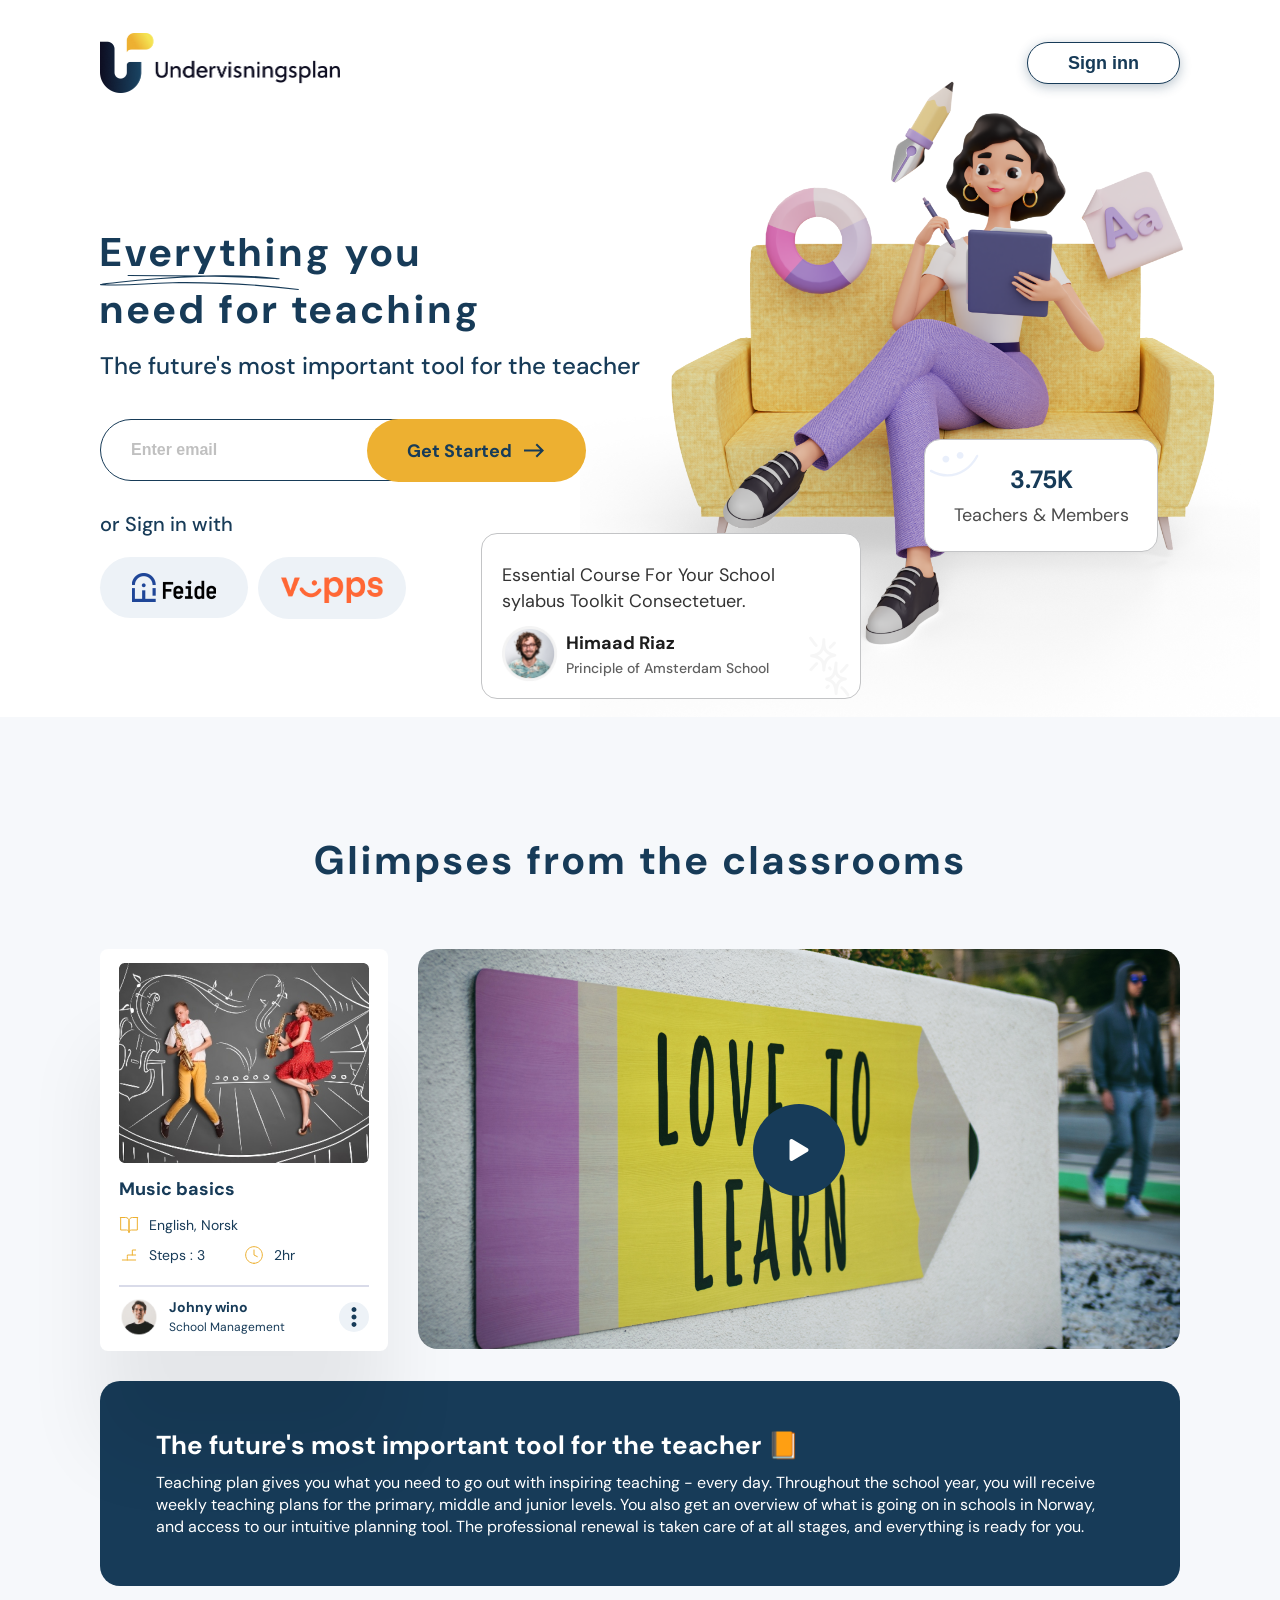
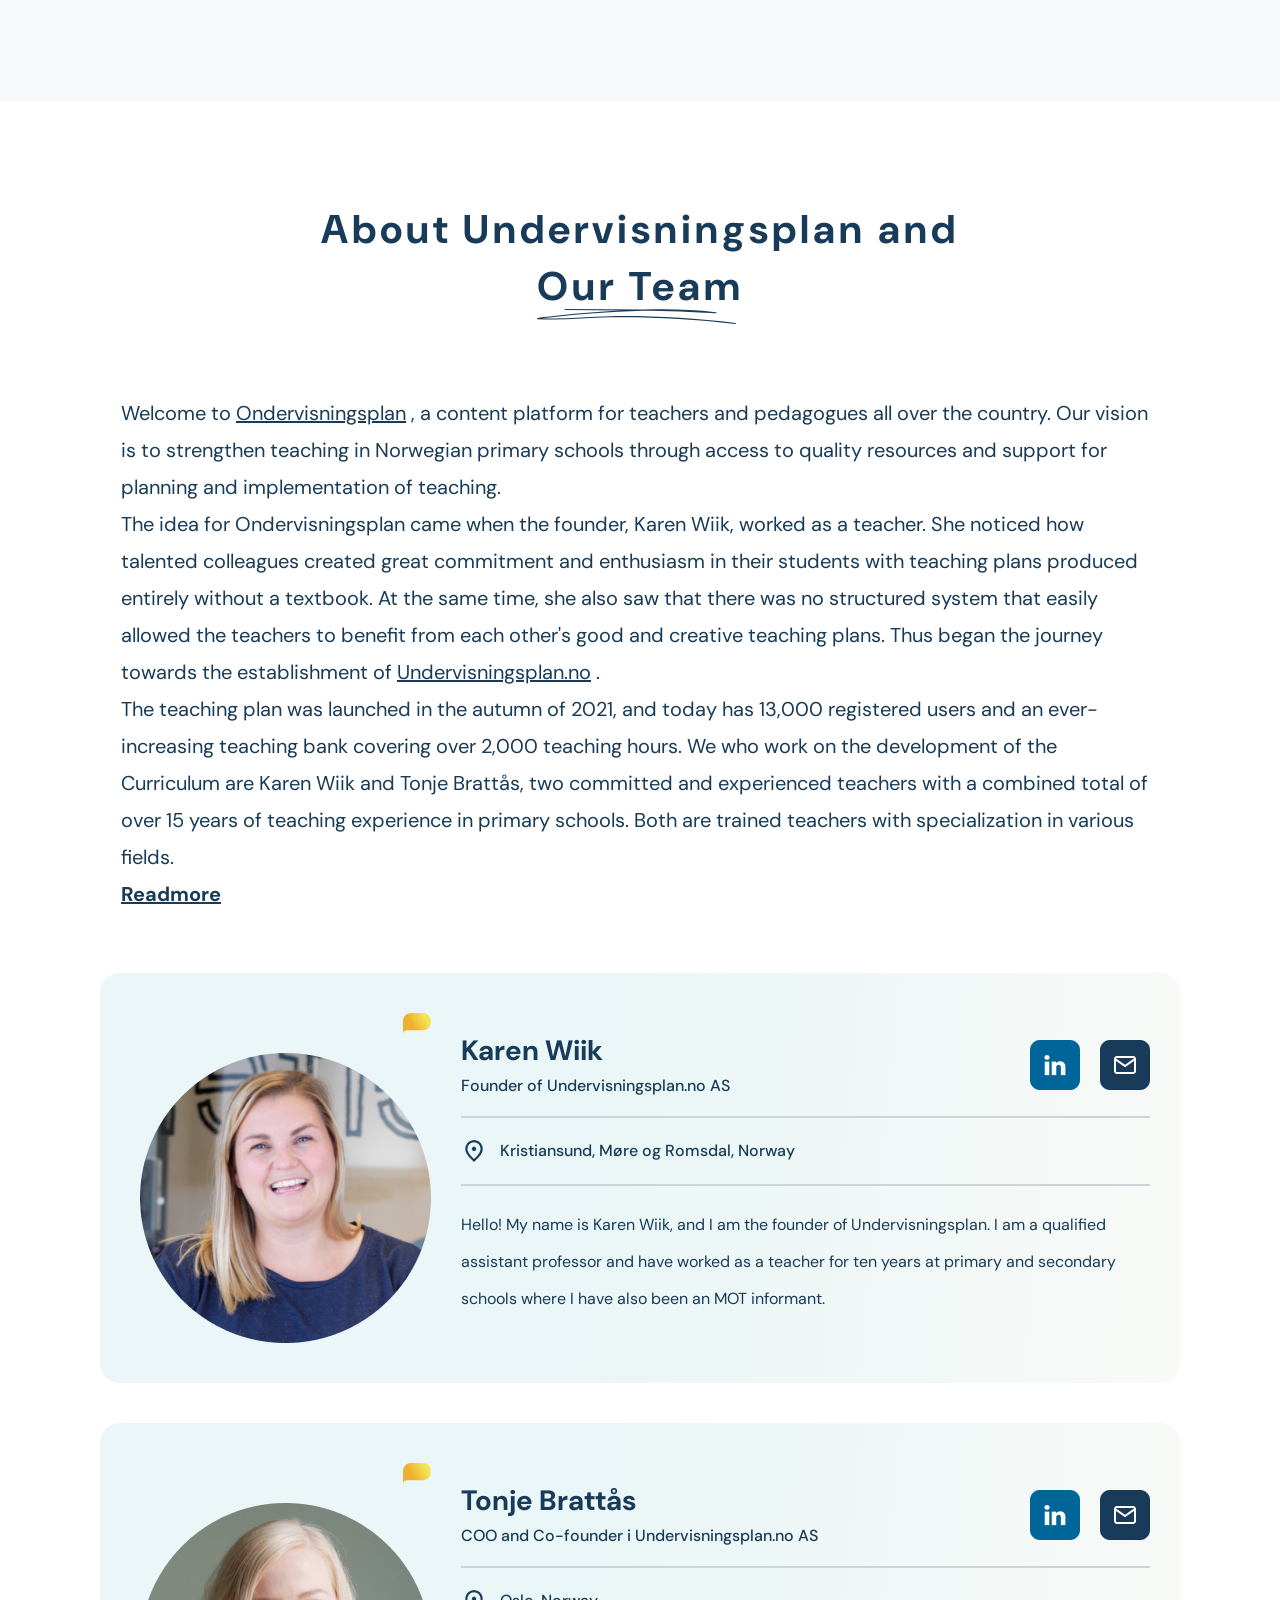
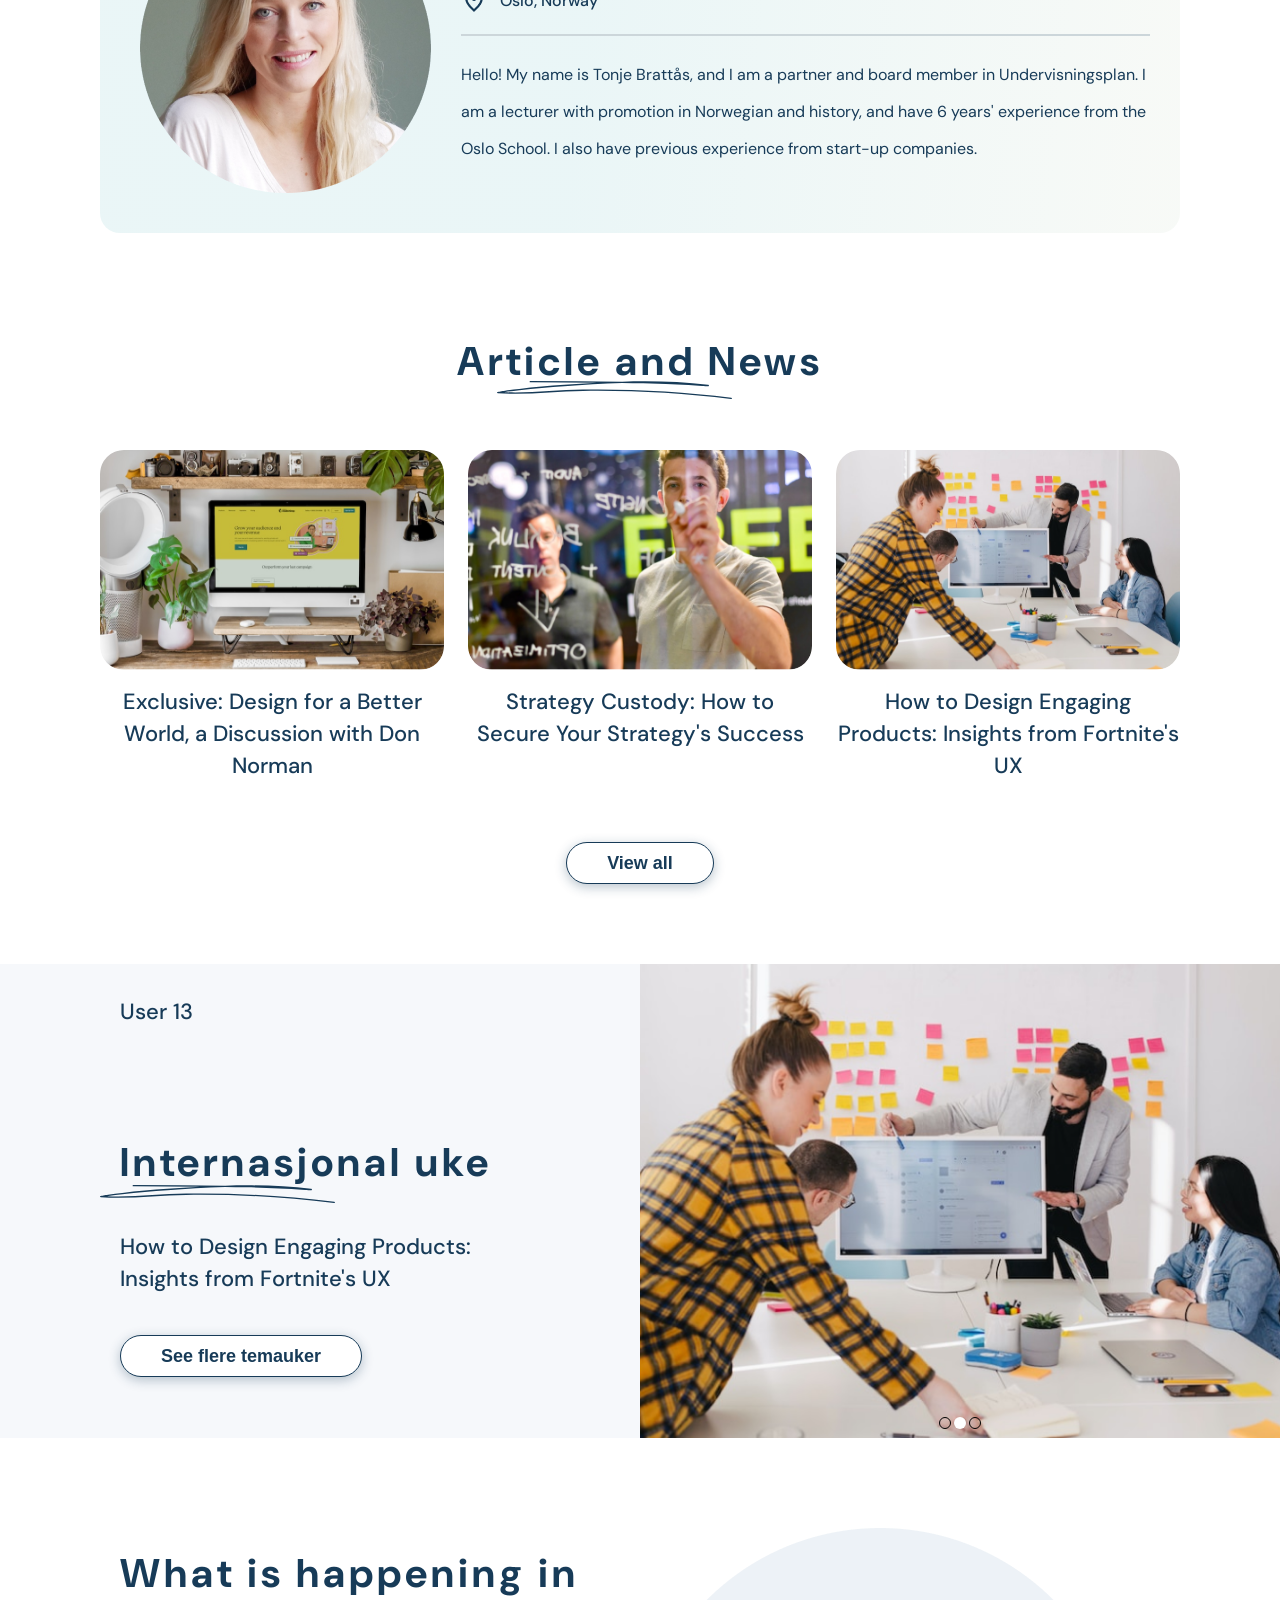
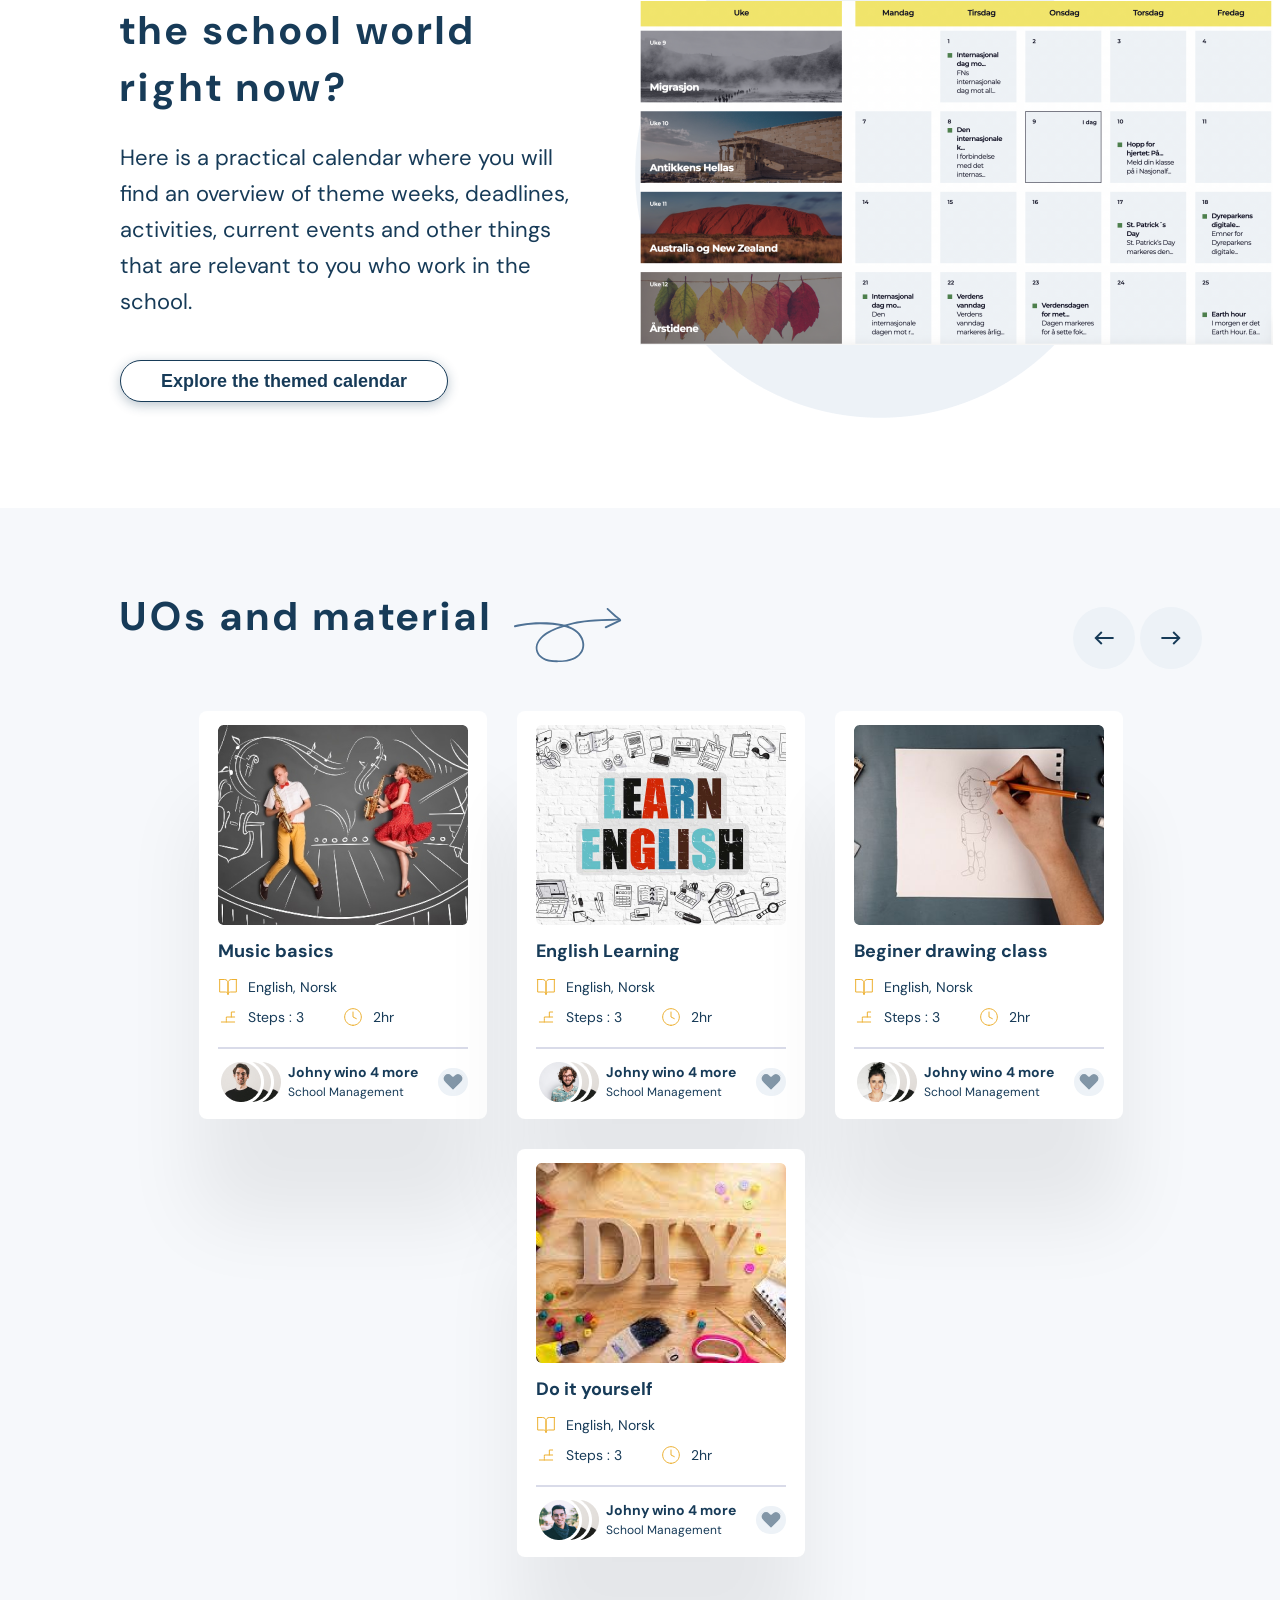
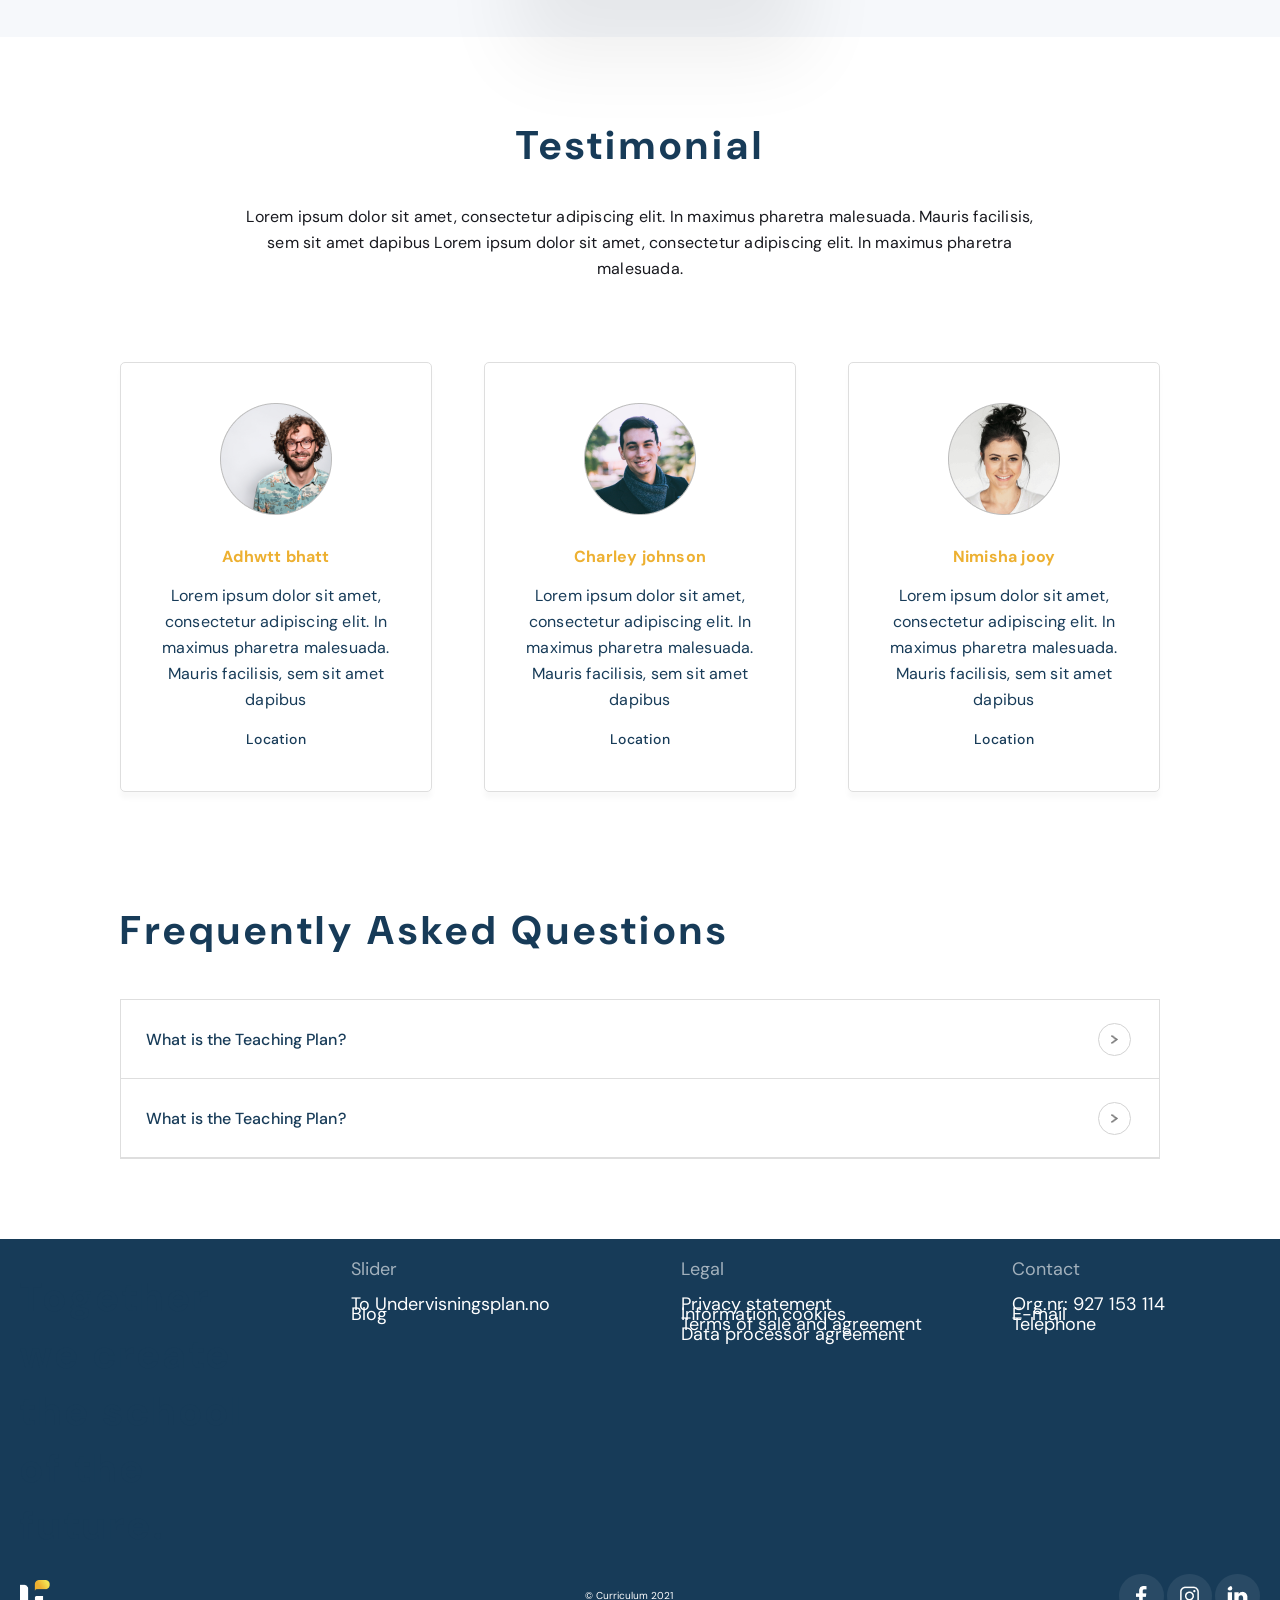
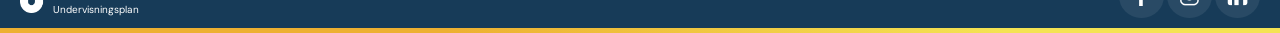
==== commit 09313a3d: "working on footer" ====
--- a/task-1/index.html
+++ b/task-1/index.html
@@ -6,6 +6,8 @@
     <title>Undervisningsplan</title>
     <link rel="icon" type="image/x-icon" href="./assets/images/favicon.png" />
     <link rel="stylesheet" href="./assets/css/style.css" />
+
+    <script src="./assets/js/jquery-3.7.1.min.js.js"></script>
   </head>
   <body>
     <!-- navbar -->
@@ -112,7 +114,7 @@
             </div>
             <div class="hero__right__review-card__main__star">
               <img
-                class="hero__right__review-card__main__star__img primary-img"
+                class="hero__right__review-card__main__star__img"
                 src="./assets/images/star-wink-sparkle.svg"
                 alt="star"
               />
@@ -124,18 +126,16 @@
 
     <!-- classroom section -->
     <section class="classroom">
-      <div class="classroom-container">
+      <div class="container">
         <h1 class="title classroom-heading">Glimpses from the classrooms</h1>
         <div class="classroom__top">
           <div class="course-card">
-            <div class="course-card__imgDiv">
-              <img
-                class="primary-img"
-                src="./assets/images/basic-english.png"
-                alt="basic learning"
-              />
-            </div>
-            <h4 class="course-card__title">Basic english learning🔥</h4>
+            <img
+              class="course-card__img"
+              src="./assets/images/basic-english.png"
+              alt="basic learning"
+            />
+            <h4 class="course-card__title">Music basics</h4>
             <div class="course-card__content">
               <div class="course-card__content__book">
                 <img
@@ -165,9 +165,11 @@
             <hr class="course-card__hr" />
             <div class="course-card__footer">
               <div class="course-card__footer__user">
-                <div>
-                  <img src="./assets/images/Johny_wino.png" alt="user image" />
-                </div>
+                <img
+                  class="course-card__footer__user__img"
+                  src="./assets/images/Johny-thumbnail.png"
+                  alt="user image"
+                />
                 <div class="course-card__footer__user__details">
                   <h4 class="course-card__footer__user__details__title">
                     Johny wino
@@ -177,9 +179,9 @@
                   </p>
                 </div>
               </div>
-              <div>
-                <img
-                  class="primary-img course-card__footer__icon"
+              <div class="course-card__footer__icon">
+                <img
+                  class="course-card__footer__icon__like"
                   src="./assets/images/option-dots.svg"
                   alt=""
                 />
@@ -215,232 +217,272 @@
       </div>
     </section>
 
-    <section class="about">
-      <h1 class="title about__title">
-        About Undervisningsplan and <br />
-        <span class="relative">
-          Our Team
-          <img
-            class="absolute underline-img"
-            src="./assets/images/underline.svg"
-            alt="underline"
-          />
-        </span>
-      </h1>
-
-      <div class="about__text">
-        <p>
-          Welcome to <u>Ondervisningsplan</u> , a content platform for teachers
-          and pedagogues all over the country. Our vision is to strengthen
-          teaching in Norwegian primary schools through access to quality
-          resources and support for planning and implementation of teaching.
-        </p>
-        <p>
-          The idea for Ondervisningsplan came when the founder, Karen Wiik,
-          worked as a teacher. She noticed how talented colleagues created great
-          commitment and enthusiasm in their students with teaching plans
-          produced entirely without a textbook. At the same time, she also saw
-          that there was no structured system that easily allowed the teachers
-          to benefit from each other's good and creative teaching plans. Thus
-          began the journey towards the establishment of
-          <u>Undervisningsplan.no</u> .
-        </p>
-        <p>
-          The teaching plan was launched in the autumn of 2021, and today has
-          13,000 registered users and an ever-increasing teaching bank covering
-          over 2,000 teaching hours. We who work on the development of the
-          Curriculum are Karen Wiik and Tonje Brattås, two committed and
-          experienced teachers with a combined total of over 15 years of
-          teaching experience in primary schools. Both are trained teachers with
-          specialization in various fields.
-        </p>
-        <h4>
-          <strong><u> Readmore </u></strong>
-        </h4>
-      </div>
-
-      <div class="about__founders">
-        <div class="about__founders__card">
-          <div class="about__founders__card__imgsDiv relative">
-            <img
-              class="about__founders__card__imgsDiv__founder"
-              src="./assets/images/Karen.png"
-              alt="founder image"
-            />
-            <img
-              class="about__founders__card__imgsDiv__gradient"
-              src="./assets/images/golden-icon.png"
-            />
-          </div>
-          <div class="about__founders__card__details">
-            <h2 class="about__founders__card__details__title">Karen Wiik</h2>
-            <p class="about__founders__card__details__subtitle">
-              Founder of Undervisningsplan.no AS
-            </p>
-            <hr class="about__founders__card__details__hr" />
-            <div class="about__founders__card__details__address">
-              <div class="about__founders__card__details__address__imgDiv">
-                <img
-                  class=""
+    <!-- about section -->
+    <section class="container">
+      <div class="about">
+        <h1 class="title about__title">
+          About Undervisningsplan and <br />
+          <span class="relative">
+            Our Team
+            <img
+              class="absolute underline-img"
+              src="./assets/images/underline.svg"
+              alt="underline"
+            />
+          </span>
+        </h1>
+
+        <div class="about__text">
+          <p class="about__text__para">
+            Welcome to <u>Ondervisningsplan</u> , a content platform for
+            teachers and pedagogues all over the country. Our vision is to
+            strengthen teaching in Norwegian primary schools through access to
+            quality resources and support for planning and implementation of
+            teaching.
+          </p>
+          <p class="about__text__para">
+            The idea for Ondervisningsplan came when the founder, Karen Wiik,
+            worked as a teacher. She noticed how talented colleagues created
+            great commitment and enthusiasm in their students with teaching
+            plans produced entirely without a textbook. At the same time, she
+            also saw that there was no structured system that easily allowed the
+            teachers to benefit from each other's good and creative teaching
+            plans. Thus began the journey towards the establishment of
+            <u>Undervisningsplan.no</u> .
+          </p>
+          <p class="about__text__para">
+            The teaching plan was launched in the autumn of 2021, and today has
+            13,000 registered users and an ever-increasing teaching bank
+            covering over 2,000 teaching hours. We who work on the development
+            of the Curriculum are Karen Wiik and Tonje Brattås, two committed
+            and experienced teachers with a combined total of over 15 years of
+            teaching experience in primary schools. Both are trained teachers
+            with specialization in various fields.
+          </p>
+          <h4 class="about__text__para">
+            <strong><u> Readmore </u></strong>
+          </h4>
+        </div>
+
+        <div class="about__founders">
+          <div class="about__founders__card">
+            <div class="about__founders__card__imgsDiv">
+              <img
+                class="about__founders__card__imgsDiv__gradient"
+                src="./assets/images/golden-icon.png"
+              />
+              <img
+                class="about__founders__card__imgsDiv__founder"
+                src="./assets/images/Karen.png"
+                alt="founder image"
+              />
+            </div>
+            <div class="about__founders__card__details">
+              <div class="about__founders__card__details__header">
+                <div class="about__founders__card__details__header__text">
+                  <h2
+                    class="about__founders__card__details__header__text__title"
+                  >
+                    Karen Wiik
+                  </h2>
+                  <p
+                    class="about__founders__card__details__header__text__subtitle"
+                  >
+                    Founder of Undervisningsplan.no AS
+                  </p>
+                </div>
+                <div class="about__founders__card__details__header__icons">
+                  <img
+                    class="about__founders__card__details__header__icons__img"
+                    src="./assets/images/Linkedin.png"
+                    alt="Linkedin"
+                  />
+                  <img
+                    class="about__founders__card__details__header__icons__img"
+                    src="./assets/images/mail.png"
+                    alt="mail"
+                  />
+                </div>
+              </div>
+              <hr class="about__founders__card__details__hr" />
+              <div class="about__founders__card__details__address">
+                <img
+                  class="about__founders__card__details__address__icon"
                   src="./assets/images/location.png"
                   alt="location icon"
                 />
-                &nbsp;
-              </div>
-              <h3 class="about__founders__card__details__subtitle">
-                Kristiansund, Møre og Romsdal, Norway
-              </h3>
-            </div>
-            <hr class="about__founders__card__details__hr" />
-            <p class="about__founders__card__details__intro">
-              Hello! My name is Karen Wiik, and I am the founder of
-              Undervisningsplan. I am a qualified assistant professor and have
-              worked as a teacher for ten years at primary and secondary schools
-              where I have also been an MOT informant.
-            </p>
-          </div>
-        </div>
-        <div class="about__founders__card">
-          <div class="about__founders__card__imgsDiv relative">
-            <img
-              class="about__founders__card__imgsDiv__founder"
-              src="./assets/images/Tonje.png"
-              alt="founder image"
-            />
-            <img
-              class="about__founders__card__imgsDiv__gradient"
-              src="./assets/images/golden-icon.png"
-            />
-          </div>
-          <div class="about__founders__card__details">
-            <h2 class="about__founders__card__details__title">Tonje Brattås</h2>
-            <p class="about__founders__card__details__subtitle">
-              COO and Co-founder i Undervisningsplan.no AS
-            </p>
-            <hr class="about__founders__card__details__hr" />
-            <div class="about__founders__card__details__address">
-              <div class="about__founders__card__details__address__imgDiv">
-                <img
-                  class=""
+                <h3 class="about__founders__card__details__address__text">
+                  Kristiansund, Møre og Romsdal, Norway
+                </h3>
+              </div>
+              <hr class="about__founders__card__details__hr" />
+              <p class="about__founders__card__details__intro">
+                Hello! My name is Karen Wiik, and I am the founder of
+                Undervisningsplan. I am a qualified assistant professor and have
+                worked as a teacher for ten years at primary and secondary
+                schools where I have also been an MOT informant.
+              </p>
+            </div>
+          </div>
+          <div class="about__founders__card">
+            <div class="about__founders__card__imgsDiv">
+              <img
+                class="about__founders__card__imgsDiv__gradient"
+                src="./assets/images/golden-icon.png"
+              />
+              <img
+                class="about__founders__card__imgsDiv__founder"
+                src="./assets/images/Tonje.png"
+                alt="founder image"
+              />
+            </div>
+            <div class="about__founders__card__details">
+              <div class="about__founders__card__details__header">
+                <div class="about__founders__card__details__header__text">
+                  <h2
+                    class="about__founders__card__details__header__text__title"
+                  >
+                    Tonje Brattås
+                  </h2>
+                  <p
+                    class="about__founders__card__details__header__text__subtitle"
+                  >
+                    COO and Co-founder i Undervisningsplan.no AS
+                  </p>
+                </div>
+                <div class="about__founders__card__details__header__icons">
+                  <img
+                    class="about__founders__card__details__header__icons__img"
+                    src="./assets/images/Linkedin.png"
+                    alt="Linkedin"
+                  />
+                  <img
+                    class="about__founders__card__details__header__icons__img"
+                    src="./assets/images/mail.png"
+                    alt="mail"
+                  />
+                </div>
+              </div>
+              <hr class="about__founders__card__details__hr" />
+              <div class="about__founders__card__details__address">
+                <img
+                  class="about__founders__card__details__address__icon"
                   src="./assets/images/location.png"
                   alt="location icon"
                 />
-                &nbsp;
-              </div>
-              <h3 class="about__founders__card__details__subtitle">
-                Oslo, Norway
-              </h3>
-            </div>
-            <hr class="about__founders__card__details__hr" />
-            <p class="about__founders__card__details__intro">
-              Hello! My name is Tonje Brattås, and I am a partner and board
-              member in Undervisningsplan. I am a lecturer with promotion in
-              Norwegian and history, and have 6 years' experience from the Oslo
-              School. I also have previous experience from start-up companies.
-            </p>
+                <h3 class="about__founders__card__details__address__text">
+                  Oslo, Norway
+                </h3>
+              </div>
+              <hr class="about__founders__card__details__hr" />
+              <p class="about__founders__card__details__intro">
+                Hello! My name is Tonje Brattås, and I am a partner and board
+                member in Undervisningsplan. I am a lecturer with promotion in
+                Norwegian and history, and have 6 years' experience from the
+                Oslo School. I also have previous experience from start-up
+                companies.
+              </p>
+            </div>
           </div>
         </div>
       </div>
     </section>
 
-    <article class="article">
-      <h1 class="title article__title">
-        <span class="relative">
-          <span>Article and new</span>
-          <span class="absolute underline-img">
-            <img
-              class="primary-img"
+    <!-- article and news -->
+    <article class="container">
+      <div class="article">
+        <h1 class="title article__title">
+          <span class="relative">
+            Article and News
+            <img
+              class="absolute underline-img-article"
               src="./assets/images/underline.svg"
               alt="underline"
             />
           </span>
-        </span>
-      </h1>
-      <div class="article__container">
-        <div class="article__container__card">
-          <div class="article__container__card__imgDiv">
-            <img
-              class="article__container__card__imgDiv__img"
+        </h1>
+        <div class="article__container">
+          <div class="article__container__card">
+            <img
+              class="article__container__card__img"
               src="./assets/images/exclusive_design.png"
               alt="exclusive design"
             />
-          </div>
-          <h2 class="article__container__card__title">
-            Exclusive: Design for a Better World, a Discussion with Don Norman
-          </h2>
-        </div>
-        <div class="article__container__card">
-          <div class="article__container__card__imgDiv">
-            <img
-              class="article__container__card__imgDiv__img primary"
+            <h2 class="article__container__card__title">
+              Exclusive: Design for a Better World, a Discussion with Don Norman
+            </h2>
+          </div>
+          <div class="article__container__card">
+            <img
+              class="article__container__card__img"
               src="./assets/images/strategy_custody.png"
               alt="exclusive design"
             />
-          </div>
-          <h2 class="article__container__card__title">
-            Strategy Custody: How to Secure Your Strategy's Success
-          </h2>
-        </div>
-        <div class="article__container__card">
-          <div class="article__container__card__imgDiv">
-            <img
-              class="article__container__card__imgDiv__img"
+
+            <h2 class="article__container__card__title">
+              Strategy Custody: How to Secure Your Strategy's Success
+            </h2>
+          </div>
+          <div class="article__container__card">
+            <img
+              class="article__container__card__img"
               src="./assets/images/design_engaging_products.png"
               alt="exclusive design"
             />
-          </div>
-          <h2 class="article__container__card__title">
-            How to Design Engaging Products: Insights from Fortnite's UX
-          </h2>
-        </div>
-      </div>
-      <div class="article__btnDiv">
-        <button class="primary-btn primary-hover">View all</button>
+            <h2 class="article__container__card__title">
+              How to Design Engaging Products: Insights from Fortnite's UX
+            </h2>
+          </div>
+        </div>
+        <div class="article__btnDiv">
+          <button class="primary-btn primary-hover">View all</button>
+        </div>
       </div>
     </article>
 
+    <!-- uke carousel section -->
     <section class="uke">
-      <div class="uke__left container-half">
-        <h2 class="uke__left__title">User 13</h2>
-        <div class="uke__left__content">
-          <h1 class="title">
-            <span class="relative">
-              <span class="">Internasjonal</span>
-              <span class="absolute uke__left__title__underline">
-                <img
-                  class="primary-img"
+      <div class="uke-container">
+        <div class="uke__left container-half">
+          <h2 class="uke__left__title">User 13</h2>
+          <div class="uke__left__content">
+            <h1 class="title">
+              <span class="relative">
+                Internasjonal
+                <img
+                  class="absolute uke__left__title__underline"
                   src="./assets/images/underline.svg"
                   alt="underline"
                 />
               </span>
-            </span>
-            &nbsp; uke
-          </h1>
-          <h2 class="uke__left__content__subtitle">
-            How to Design Engaging Products: Insights from Fortnite's UX
-          </h2>
-          <button class="primary-btn">See flere temauker</button>
-        </div>
-      </div>
-      <div class="uke__right container-half">
-        <div class="uke__right__carousel_container">
-          <div class="uke__right__carousel_container__slides fade">
-            <img
-              class="uke__right__carousel_container__slides__img"
+              uke
+            </h1>
+            <h2 class="uke__left__content__subtitle">
+              How to Design Engaging Products: Insights from Fortnite's UX
+            </h2>
+            <button class="primary-btn primary-hover">
+              See flere temauker
+            </button>
+          </div>
+        </div>
+        <div class="uke__carousel container-half">
+          <div class="uke__carousel__slides fade">
+            <img
+              class="uke__carousel__slides__img"
               src="./assets/images/carousel_image.png"
               alt="carousel image"
             />
           </div>
-          <div class="uke__right__carousel_container__slides fade">
-            <img
-              class="uke__right__carousel_container__slides__img"
+          <div class="uke__carousel__slides fade">
+            <img
+              class="uke__carousel__slides__img"
               src="./assets/images/carousel_image.png"
               alt="carousel image"
             />
           </div>
-          <div class="uke__right__carousel_container__slides fade">
-            <img
-              class="uke__right__carousel_container__slides__img"
+          <div class="uke__carousel__slides fade">
+            <img
+              class="uke__carousel__slides__img"
               src="./assets/images/carousel_image.png"
               alt="carousel image"
             />
@@ -454,31 +496,34 @@
       </div>
     </section>
 
-    <section class="calendar">
-      <div class="calendar__left container-half">
-        <h1 class="title calendar__left__title">
-          What is happening in the school world right now?
-        </h1>
-        <h2 class="calendar__left__subtitle">
-          Here is a practical calendar where you will find an overview of theme
-          weeks, deadlines, activities, current events and other things that are
-          relevant to you who work in the school.
-        </h2>
-        <button class="primary-btn">Explore the themed calendar</button>
-      </div>
-      <div class="calendar__right container-half">
-        <div class="calendar__right__container ralative">
-          <div class="calendar__right__container__base absolute">
-            <img
-              class="calendar__right__container__base__img primary-img"
+    <!-- calendar section -->
+    <section class="container-12">
+      <div class="calendar">
+        <div class="calendar__left container-half">
+          <h1 class="title calendar__left__title">
+            What is happening in the school world right now?
+          </h1>
+          <h2 class="calendar__left__subtitle">
+            Here is a practical calendar where you will find an overview of
+            theme weeks, deadlines, activities, current events and other things
+            that are relevant to you who work in the school.
+          </h2>
+          <button class="primary-btn primary-hover calendar__left__btn">
+            Explore the themed calendar
+          </button>
+        </div>
+        <div class="calendar__right relative container-half">
+          <div class="calendar__right__base">
+            <img
+              class="calendar__right__base__img"
               src="./assets/images/Eclipse.png"
               alt="circle image"
             />
           </div>
-          <div class="calendar__right__container__overlay absolute">
-            <img
-              class="calendar__right__container__overlay__img primary-img"
-              src="./assets/images/schools_teaching_techniques_currently.png"
+          <div class="calendar__right__overlay absolute">
+            <img
+              class="calendar__right__overlay__img"
+              src="./assets/images/theme-calendar.png"
               alt="circle image"
             />
           </div>
@@ -487,333 +532,512 @@
     </section>
 
     <section class="uos">
-      <div class="uos__heading">
-        <h1 class="title">
-          <span class="relative">
-            <span> UOs and material </span>
-            <span class="round-arrow absolute">
+      <div class="uos-container">
+        <div class="uos__heading">
+          <h1 class="title">
+            UOs and material
+            <span class="relative">
               <img
-                class="round-arrow__img"
+                class="absolute round-arrow-img"
                 src="./assets/images/round-arrow.svg"
                 alt="round arrow"
               />
             </span>
-          </span>
-        </h1>
-        <div class="uos__heading__arrows">
-          <span class="uos__heading__arrows__span"
-            ><img src="./assets/images/right-arrow.svg" alt="arrow"
-          /></span>
-          <span><img src="./assets/images/right-arrow.svg" alt="arrow" /></span>
-        </div>
-      </div>
-      <div class="uos__content">
-        <div class="course-card">
-          <div class="course-card__imgDiv">
-            <img
-              class="primary-img"
+          </h1>
+          <div class="uos__heading__arrows">
+            <span class="uos__heading__arrows__icon primary-hover">
+              <img
+                class="uos__heading__arrows__icon__img"
+                src="./assets/images/right-arrow.svg"
+                alt="left arrow"
+              />
+            </span>
+            <span class="uos__heading__arrows__icon primary-hover">
+              <img
+                class="uos__heading__arrows__icon__img"
+                src="./assets/images/right-arrow.svg"
+                alt="right arrow"
+              />
+            </span>
+          </div>
+        </div>
+        <div class="uos__content">
+          <div class="course-card">
+            <img
+              class="course-card__img"
               src="./assets/images/basic-english.png"
               alt="basic learning"
             />
-          </div>
-          <h4 class="course-card__title">Music basics</h4>
-          <div class="course-card__content">
-            <div class="course-card__content__book">
-              <img
-                class="course-card-icon"
-                src="./assets/images/book-open.svg"
-                alt="book"
-              />
-              English, Norsk
-            </div>
-            <div class="course-card__content__learning">
-              <div class="course-card__content__learning__route">
+            <h4 class="course-card__title">Music basics</h4>
+            <div class="course-card__content">
+              <div class="course-card__content__book">
                 <img
                   class="course-card-icon"
-                  src="./assets/images/steps.svg"
-                  alt="steps"
-                />Steps : 3
-              </div>
-              <div class="course-card__content__learning__route">
+                  src="./assets/images/book-open.svg"
+                  alt="book"
+                />
+                English, Norsk
+              </div>
+              <div class="course-card__content__learning">
+                <div class="course-card__content__learning__route">
+                  <img
+                    class="course-card-icon"
+                    src="./assets/images/steps.svg"
+                    alt="steps"
+                  />Steps : 3
+                </div>
+                <div class="course-card__content__learning__route">
+                  <img
+                    class="course-card-icon"
+                    src="./assets/images/clock.svg"
+                    alt="clock"
+                  />2hr
+                </div>
+              </div>
+            </div>
+            <hr class="course-card__hr" />
+            <div class="course-card__footer">
+              <div class="course-card__footer__user">
+                <div class="course-card__footer__user__profiles">
+                  <span class="course-card__footer__user__profile1">
+                    <img
+                      src="./assets/images/Johny-thumbnail.png"
+                      alt="user image"
+                    />
+                  </span>
+                  <span class="course-card__footer__user__profile2">
+                    <img
+                      src="./assets/images/Johny-thumbnail.png"
+                      alt="user image"
+                    />
+                  </span>
+                  <span class="course-card__footer__user__profile3">
+                    <img
+                      src="./assets/images/Johny-thumbnail.png"
+                      alt="user image"
+                    />
+                  </span>
+                </div>
+                <div class="course-card__footer__user__details">
+                  <h4 class="course-card__footer__user__details__title">
+                    Johny wino 4 more
+                  </h4>
+                  <p class="course-card__footer__user__details__course">
+                    School Management
+                  </p>
+                </div>
+              </div>
+              <div>
+                <img
+                  class="course-card__footer__icon__like"
+                  src="./assets/images/like.svg"
+                  alt=""
+                />
+              </div>
+            </div>
+          </div>
+          <div class="course-card">
+            <img
+              class="course-card__img"
+              src="./assets/images/english-learning.png"
+              alt="basic learning"
+            />
+            <h4 class="course-card__title">English Learning</h4>
+            <div class="course-card__content">
+              <div class="course-card__content__book">
                 <img
                   class="course-card-icon"
-                  src="./assets/images/clock.svg"
-                  alt="clock"
-                />2hr
-              </div>
-            </div>
-          </div>
-          <hr class="course-card__hr" />
-          <div class="course-card__footer">
-            <div class="course-card__footer__user">
-              <div class="course-card__footer__user__profiles">
-                <span class="course-card__footer__user__profile1">
-                  <img
-                    src="./assets/images/Johny-thumbnail.png"
-                    alt="user image"
+                  src="./assets/images/book-open.svg"
+                  alt="book"
+                />
+                English, Norsk
+              </div>
+              <div class="course-card__content__learning">
+                <div class="course-card__content__learning__route">
+                  <img
+                    class="course-card-icon"
+                    src="./assets/images/steps.svg"
+                    alt="steps"
+                  />Steps : 3
+                </div>
+                <div class="course-card__content__learning__route">
+                  <img
+                    class="course-card-icon"
+                    src="./assets/images/clock.svg"
+                    alt="clock"
+                  />2hr
+                </div>
+              </div>
+            </div>
+            <hr class="course-card__hr" />
+            <div class="course-card__footer">
+              <div class="course-card__footer__user">
+                <div class="course-card__footer__user__profiles">
+                  <span class="course-card__footer__user__profile1">
+                    <img
+                      src="./assets/images/Himaad-thumbnail.png"
+                      alt="user image"
+                    />
+                  </span>
+                  <span class="course-card__footer__user__profile2">
+                    <img
+                      src="./assets/images/Johny-thumbnail.png"
+                      alt="user image"
+                    />
+                  </span>
+                  <span class="course-card__footer__user__profile3">
+                    <img
+                      src="./assets/images/Johny-thumbnail.png"
+                      alt="user image"
+                    />
+                  </span>
+                </div>
+                <div class="course-card__footer__user__details">
+                  <h4 class="course-card__footer__user__details__title">
+                    Johny wino 4 more
+                  </h4>
+                  <p class="course-card__footer__user__details__course">
+                    School Management
+                  </p>
+                </div>
+              </div>
+              <div>
+                <img
+                  class="course-card__footer__icon__like"
+                  src="./assets/images/like.svg"
+                  alt=""
+                />
+              </div>
+            </div>
+          </div>
+          <div class="course-card">
+            <img
+              class="course-card__img"
+              src="./assets/images/draw-a-person.png"
+              alt="basic learning"
+            />
+            <h4 class="course-card__title">Beginer drawing class</h4>
+            <div class="course-card__content">
+              <div class="course-card__content__book">
+                <img
+                  class="course-card-icon"
+                  src="./assets/images/book-open.svg"
+                  alt="book"
+                />
+                English, Norsk
+              </div>
+              <div class="course-card__content__learning">
+                <div class="course-card__content__learning__route">
+                  <img
+                    class="course-card-icon"
+                    src="./assets/images/steps.svg"
+                    alt="steps"
+                  />Steps : 3
+                </div>
+                <div class="course-card__content__learning__route">
+                  <img
+                    class="course-card-icon"
+                    src="./assets/images/clock.svg"
+                    alt="clock"
+                  />2hr
+                </div>
+              </div>
+            </div>
+            <hr class="course-card__hr" />
+            <div class="course-card__footer">
+              <div class="course-card__footer__user">
+                <div class="course-card__footer__user__profiles">
+                  <span class="course-card__footer__user__profile1">
+                    <img
+                      src="./assets/images/Nimisha-thumbnail.png"
+                      alt="user image"
+                    />
+                  </span>
+                  <span class="course-card__footer__user__profile2">
+                    <img
+                      src="./assets/images/Johny-thumbnail.png"
+                      alt="user image"
+                    />
+                  </span>
+                  <span class="course-card__footer__user__profile3">
+                    <img
+                      src="./assets/images/Johny-thumbnail.png"
+                      alt="user image"
+                    />
+                  </span>
+                </div>
+                <div class="course-card__footer__user__details">
+                  <h4 class="course-card__footer__user__details__title">
+                    Johny wino 4 more
+                  </h4>
+                  <p class="course-card__footer__user__details__course">
+                    School Management
+                  </p>
+                </div>
+              </div>
+              <div>
+                <img
+                  class="course-card__footer__icon__like"
+                  src="./assets/images/like.svg"
+                  alt=""
+                />
+              </div>
+            </div>
+          </div>
+          <div class="course-card">
+            <img
+              class="course-card__img"
+              src="./assets/images/do-it-yourself.png"
+              alt="basic learning"
+            />
+            <h4 class="course-card__title">Do it yourself</h4>
+            <div class="course-card__content">
+              <div class="course-card__content__book">
+                <img
+                  class="course-card-icon"
+                  src="./assets/images/book-open.svg"
+                  alt="book"
+                />
+                English, Norsk
+              </div>
+              <div class="course-card__content__learning">
+                <div class="course-card__content__learning__route">
+                  <img
+                    class="course-card-icon"
+                    src="./assets/images/steps.svg"
+                    alt="steps"
+                  />Steps : 3
+                </div>
+                <div class="course-card__content__learning__route">
+                  <img
+                    class="course-card-icon"
+                    src="./assets/images/clock.svg"
+                    alt="clock"
+                  />2hr
+                </div>
+              </div>
+            </div>
+            <hr class="course-card__hr" />
+            <div class="course-card__footer">
+              <div class="course-card__footer__user">
+                <div class="course-card__footer__user__profiles">
+                  <span class="course-card__footer__user__profile1">
+                    <img
+                      src="./assets/images/Charley-thumbnail.png"
+                      alt="user image"
+                    />
+                  </span>
+                  <span class="course-card__footer__user__profile2">
+                    <img
+                      src="./assets/images/Johny-thumbnail.png"
+                      alt="user image"
+                    />
+                  </span>
+                  <span class="course-card__footer__user__profile3">
+                    <img
+                      src="./assets/images/Johny-thumbnail.png"
+                      alt="user image"
+                    />
+                  </span>
+                </div>
+                <div class="course-card__footer__user__details">
+                  <h4 class="course-card__footer__user__details__title">
+                    Johny wino 4 more
+                  </h4>
+                  <p class="course-card__footer__user__details__course">
+                    School Management
+                  </p>
+                </div>
+              </div>
+              <div>
+                <img
+                  class="course-card__footer__icon__like"
+                  src="./assets/images/like.svg"
+                  alt=""
+                />
+              </div>
+            </div>
+          </div>
+        </div>
+      </div>
+    </section>
+
+    <!-- testimonial -->
+    <section class="container-12">
+      <div class="testimonial">
+        <h1 class="title testimonial__title">Testimonial</h1>
+        <p class="testimonial__para">
+          Lorem ipsum dolor sit amet, consectetur adipiscing elit. In maximus
+          pharetra malesuada. Mauris facilisis, sem sit amet dapibus Lorem ipsum
+          dolor sit amet, consectetur adipiscing elit. In maximus pharetra
+          malesuada.
+        </p>
+        <div class="testimonial__container">
+          <div class="testimonial__container__card">
+            <img
+              class="testimonial__container__card__img"
+              src="./assets/images/Adhwatt-bhatt.png"
+              alt="Adhwatt-bhatt image"
+            />
+            <div class="testimonial__container__card__profile">
+              <h5 class="testimonial__container__card__profile__name">
+                Adhwtt bhatt
+              </h5>
+              <p class="testimonial__container__card__profile__info">
+                Lorem ipsum dolor sit amet, consectetur adipiscing elit. In
+                maximus pharetra malesuada. Mauris facilisis, sem sit amet
+                dapibus
+              </p>
+              <p class="testimonial__container__card__profile__footer">
+                Location
+              </p>
+            </div>
+          </div>
+          <div class="testimonial__container__card">
+            <img
+              class="testimonial__container__card__img"
+              src="./assets/images/Charley.png"
+              alt="Adhwatt-bhatt image"
+            />
+            <div class="testimonial__container__card__profile">
+              <h5 class="testimonial__container__card__profile__name">
+                Charley johnson
+              </h5>
+              <p class="testimonial__container__card__profile__info">
+                Lorem ipsum dolor sit amet, consectetur adipiscing elit. In
+                maximus pharetra malesuada. Mauris facilisis, sem sit amet
+                dapibus
+              </p>
+              <p class="testimonial__container__card__profile__footer">
+                Location
+              </p>
+            </div>
+          </div>
+          <div class="testimonial__container__card">
+            <img
+              class="testimonial__container__card__img"
+              src="./assets/images/Nimisha-jooy.png"
+              alt="Adhwatt-bhatt image"
+            />
+            <div class="testimonial__container__card__profile">
+              <h5 class="testimonial__container__card__profile__name">
+                Nimisha jooy
+              </h5>
+              <p class="testimonial__container__card__profile__info">
+                Lorem ipsum dolor sit amet, consectetur adipiscing elit. In
+                maximus pharetra malesuada. Mauris facilisis, sem sit amet
+                dapibus
+              </p>
+              <p class="testimonial__container__card__profile__footer">
+                Location
+              </p>
+            </div>
+          </div>
+        </div>
+        <div class="testimonial__faq">
+          <h1 class="title testimonial__faq__title">
+            frequently asked questions
+          </h1>
+          <div class="testimonial__faq__content">
+            <div class="testimonial__faq__content__box">
+              <h5 class="testimonial__faq__content__box__question">
+                What is the Teaching Plan?
+                <span class="accordion">
+                  <img
+                    class="accordion-icon"
+                    src="./assets/images/gt-sign.png"
+                    alt="toggle"
                   />
                 </span>
-                <span class="course-card__footer__user__profile2">
-                  <img
-                    src="./assets/images/Johny-thumbnail.png"
-                    alt="user image"
+              </h5>
+              <p class="testimonial__faq__content__box__answer">
+                There are many exciting themes that are under production. At the
+                junior level, there will be theme weeks about, among other
+                things, Astrid Lindgren, bumblebees, dinosaurs and extinct
+                animals, "My Godfather and I" and many other great themes. At
+                intermediate level, many weeks are also ready - including Harry
+                Potter, Roald Dahl, outer space, literature week and "Leaving
+                traces". The youth level will have theme weeks such as "Creator
+                Week", "Dystopia; When democracy fails", "Fantasy", "Election
+                year 2021", "International week" and "My talent".
+              </p>
+            </div>
+            <div class="testimonial__faq__content__box">
+              <h5 class="testimonial__faq__content__box__question">
+                What is the Teaching Plan?
+                <span class="accordion">
+                  <img
+                    class="accordion-icon"
+                    src="./assets/images/gt-sign.png"
+                    alt="toggle"
                   />
                 </span>
-                <span class="course-card__footer__user__profile3">
-                  <img
-                    src="./assets/images/Johny-thumbnail.png"
-                    alt="user image"
-                  />
-                </span>
-              </div>
-              <div class="course-card__footer__user__details">
-                <h4 class="course-card__footer__user__details__title">
-                  Johny wino 4 more
-                </h4>
-                <p class="course-card__footer__user__details__course">
-                  School Management
-                </p>
-              </div>
-            </div>
-            <div>
-              <img
-                class="primary-img course-card__footer__icon__like"
-                src="./assets/images/like.svg"
-                alt=""
-              />
-            </div>
-          </div>
-        </div>
-        <div class="course-card">
-          <div class="course-card__imgDiv">
-            <img
-              class="primary-img"
-              src="./assets/images/english-learning.png"
-              alt="basic learning"
-            />
-          </div>
-          <h4 class="course-card__title">English Learning</h4>
-          <div class="course-card__content">
-            <div class="course-card__content__book">
-              <img
-                class="course-card-icon"
-                src="./assets/images/book-open.svg"
-                alt="book"
-              />
-              English, Norsk
-            </div>
-            <div class="course-card__content__learning">
-              <div class="course-card__content__learning__route">
-                <img
-                  class="course-card-icon"
-                  src="./assets/images/steps.svg"
-                  alt="steps"
-                />Steps : 3
-              </div>
-              <div class="course-card__content__learning__route">
-                <img
-                  class="course-card-icon"
-                  src="./assets/images/clock.svg"
-                  alt="clock"
-                />2hr
-              </div>
-            </div>
-          </div>
-          <hr class="course-card__hr" />
-          <div class="course-card__footer">
-            <div class="course-card__footer__user">
-              <div class="course-card__footer__user__profiles">
-                <span class="course-card__footer__user__profile1">
-                  <img
-                    src="./assets/images/Himaad-thumbnail.png"
-                    alt="user image"
-                  />
-                </span>
-                <span class="course-card__footer__user__profile2">
-                  <img
-                    src="./assets/images/Johny-thumbnail.png"
-                    alt="user image"
-                  />
-                </span>
-                <span class="course-card__footer__user__profile3">
-                  <img
-                    src="./assets/images/Johny-thumbnail.png"
-                    alt="user image"
-                  />
-                </span>
-              </div>
-              <div class="course-card__footer__user__details">
-                <h4 class="course-card__footer__user__details__title">
-                  Johny wino 4 more
-                </h4>
-                <p class="course-card__footer__user__details__course">
-                  School Management
-                </p>
-              </div>
-            </div>
-            <div>
-              <img
-                class="primary-img course-card__footer__icon__like"
-                src="./assets/images/like.svg"
-                alt=""
-              />
-            </div>
-          </div>
-        </div>
-        <div class="course-card">
-          <div class="course-card__imgDiv">
-            <img
-              class="primary-img"
-              src="./assets/images/draw-a-person.png"
-              alt="basic learning"
-            />
-          </div>
-          <h4 class="course-card__title">Beginer drawing class</h4>
-          <div class="course-card__content">
-            <div class="course-card__content__book">
-              <img
-                class="course-card-icon"
-                src="./assets/images/book-open.svg"
-                alt="book"
-              />
-              English, Norsk
-            </div>
-            <div class="course-card__content__learning">
-              <div class="course-card__content__learning__route">
-                <img
-                  class="course-card-icon"
-                  src="./assets/images/steps.svg"
-                  alt="steps"
-                />Steps : 3
-              </div>
-              <div class="course-card__content__learning__route">
-                <img
-                  class="course-card-icon"
-                  src="./assets/images/clock.svg"
-                  alt="clock"
-                />2hr
-              </div>
-            </div>
-          </div>
-          <hr class="course-card__hr" />
-          <div class="course-card__footer">
-            <div class="course-card__footer__user">
-              <div class="course-card__footer__user__profiles">
-                <span class="course-card__footer__user__profile1">
-                  <img
-                    src="./assets/images/Nimisha-thumbnail.png"
-                    alt="user image"
-                  />
-                </span>
-                <span class="course-card__footer__user__profile2">
-                  <img
-                    src="./assets/images/Johny-thumbnail.png"
-                    alt="user image"
-                  />
-                </span>
-                <span class="course-card__footer__user__profile3">
-                  <img
-                    src="./assets/images/Johny-thumbnail.png"
-                    alt="user image"
-                  />
-                </span>
-              </div>
-              <div class="course-card__footer__user__details">
-                <h4 class="course-card__footer__user__details__title">
-                  Johny wino 4 more
-                </h4>
-                <p class="course-card__footer__user__details__course">
-                  School Management
-                </p>
-              </div>
-            </div>
-            <div>
-              <img
-                class="primary-img course-card__footer__icon__like"
-                src="./assets/images/like.svg"
-                alt=""
-              />
-            </div>
-          </div>
-        </div>
-        <div class="course-card">
-          <div class="course-card__imgDiv">
-            <img
-              class="primary-img"
-              src="./assets/images/do-it-yourself.png"
-              alt="basic learning"
-            />
-          </div>
-          <h4 class="course-card__title">Do it yourself</h4>
-          <div class="course-card__content">
-            <div class="course-card__content__book">
-              <img
-                class="course-card-icon"
-                src="./assets/images/book-open.svg"
-                alt="book"
-              />
-              English, Norsk
-            </div>
-            <div class="course-card__content__learning">
-              <div class="course-card__content__learning__route">
-                <img
-                  class="course-card-icon"
-                  src="./assets/images/steps.svg"
-                  alt="steps"
-                />Steps : 3
-              </div>
-              <div class="course-card__content__learning__route">
-                <img
-                  class="course-card-icon"
-                  src="./assets/images/clock.svg"
-                  alt="clock"
-                />2hr
-              </div>
-            </div>
-          </div>
-          <hr class="course-card__hr" />
-          <div class="course-card__footer">
-            <div class="course-card__footer__user">
-              <div class="course-card__footer__user__profiles">
-                <span class="course-card__footer__user__profile1">
-                  <img
-                    src="./assets/images/Charley-thumbnail.png"
-                    alt="user image"
-                  />
-                </span>
-                <span class="course-card__footer__user__profile2">
-                  <img
-                    src="./assets/images/Johny-thumbnail.png"
-                    alt="user image"
-                  />
-                </span>
-                <span class="course-card__footer__user__profile3">
-                  <img
-                    src="./assets/images/Johny-thumbnail.png"
-                    alt="user image"
-                  />
-                </span>
-              </div>
-              <div class="course-card__footer__user__details">
-                <h4 class="course-card__footer__user__details__title">
-                  Johny wino 4 more
-                </h4>
-                <p class="course-card__footer__user__details__course">
-                  School Management
-                </p>
-              </div>
-            </div>
-            <div>
-              <img
-                class="primary-img course-card__footer__icon__like"
-                src="./assets/images/like.svg"
-                alt=""
-              />
+              </h5>
+              <p class="testimonial__faq__content__box__answer">
+                There are many exciting themes that are under production. At the
+                junior level, there will be theme weeks about, among other
+                things, Astrid Lindgren, bumblebees, dinosaurs and extinct
+                animals, "My Godfather and I" and many other great themes. At
+                intermediate level, many weeks are also ready - including Harry
+                Potter, Roald Dahl, outer space, literature week and "Leaving
+                traces". The youth level will have theme weeks such as "Creator
+                Week", "Dystopia; When democracy fails", "Fantasy", "Election
+                year 2021", "International week" and "My talent".
+              </p>
             </div>
           </div>
         </div>
       </div>
     </section>
+
+    <!-- footer -->
+    <div class="ninth-group">
+      <div class="footer-content">
+        <div class="title">Together we create the school of the future.</div>
+        <div>
+          <h5>Slider</h5>
+          <ul>
+            <li>To Undervisningsplan.no</li>
+            <li>Blog</li>
+          </ul>
+        </div>
+        <div>
+          <h5>Legal</h5>
+          <ul>
+            <li>Privacy statement</li>
+            <li>Information cookies</li>
+            <li>Terms of sale and agreement</li>
+            <li>Data processor agreement</li>
+          </ul>
+        </div>
+        <div>
+          <h5>Contact</h5>
+          <ul>
+            <li>Org.nr: 927 153 114</li>
+            <li>E-mail</li>
+            <li>Telephone</li>
+          </ul>
+        </div>
+      </div>
+      <div class="card-horizontal-line"></div>
+      <div class="footer-visitbar">
+        <div>
+          <img
+            src="./assets/images/footer_group_logo.png"
+            alt="brand logo"
+            width="30px"
+          />
+          Undervisningsplan
+        </div>
+        <span>© Curriculum 2021</span>
+        <div class="visit-icons">
+          <img src="./assets/images/Facebook.png" alt="facebook logo" />
+          <img src="./assets/images/Instagram.png" alt="instagram logo" />
+          <img src="./assets/images/Linkedin-footer.png" alt="linkedin logo" />
+        </div>
+      </div>
+    </div>
+    <div class="footer-end"></div>
     <script src="./assets/js/script.js"></script>
   </body>
 </html>
--- a/task-1/assets/css/style.css
+++ b/task-1/assets/css/style.css
@@ -5,13 +5,14 @@
   --gray: rgba(237, 242, 247, 1);
   --orange: rgba(237, 176, 49, 1);
   --white: rgba(255, 255, 255, 1);
+  --gray-section: rgba(246, 248, 251, 1);
 }
 
 * {
   box-sizing: border-box;
   margin: 0;
   padding: 0;
-  line-height: 1;
+  line-height: 0;
 }
 
 html {
@@ -31,8 +32,8 @@
   font-weight: 700;
   line-height: 5.7rem;
   font-size: 4rem;
-}
-
+  letter-spacing: 0.4rem;
+}
 .primary-btn {
   padding: 20px 40px;
   width: max-content;
@@ -47,91 +48,79 @@
   box-shadow: 0px 3px 12px 0px rgba(23, 59, 88, 0.3);
   cursor: pointer;
 }
-
 .primary-hover:hover {
   background: var(--orange);
+  border: none;
 }
 .secondary-hover:hover {
   background: var(--gray);
 }
-
-.default-img {
-  width: 100%;
-  height: auto;
-}
-
-.primary-img {
-  max-width: 100%;
-  height: auto;
-}
-
 .container {
   max-width: 1440px;
   margin: 0 auto;
   padding: 0 100px;
 }
-
+.container-12 {
+  max-width: 1440px;
+  margin: 0 auto;
+  padding: 0 120px;
+}
 .container-half {
   width: 50%;
 }
-
 .relative {
   position: relative;
 }
-
 .absolute {
   position: absolute;
 }
-
 .underline-img {
   left: 0;
   bottom: -12px;
   width: 199px;
   height: auto;
 }
-
 .border {
   border: 1px solid rgba(195, 196, 198, 1);
 }
 
 .course-card {
   background: var(--white);
-  padding: 14px;
+  padding: 14px 19px;
   border-radius: 8px;
   flex-shrink: 0;
-}
-
+  box-shadow: 0px 100px 80px 0px rgba(0, 0, 0, 0.07);
+}
+.course-card__img {
+  width: 100%;
+  height: auto;
+}
 .course-card__title {
   font-weight: 700;
-  font-size: 1.8rem;
+  font-size: 18px;
   line-height: 20px;
-  margin: 15px 0;
-}
-
+  margin: 16px 0;
+}
 .course-card__content {
-  font-size: 1.4rem;
+  font-size: 14px;
+  line-height: 20px;
   font-weight: 400;
   display: flex;
   flex-direction: column;
   gap: 10px;
 }
-
 .course-card__content__book {
   display: flex;
   align-items: center;
 }
-
 .course-card-icon {
-  margin-right: 7px;
-}
-
+  margin-right: 10px;
+}
 .course-card__content__learning {
   display: flex;
   justify-content: space-between;
   align-items: center;
-  margin-bottom: 15px;
-}
-
+}
 .course-card__content__learning__route {
   display: flex;
   width: 50%;
@@ -139,6 +128,7 @@
 }
 
 .course-card__hr {
+  margin: 20px 0 10px 0;
   border: 1px solid rgba(217, 219, 233, 1);
 }
 
@@ -146,7 +136,6 @@
   display: flex;
   justify-content: space-between;
   align-items: center;
-  padding-top: 10px;
 }
 
 .course-card__footer__user {
@@ -166,11 +155,19 @@
   font-weight: 400;
   line-height: 20px;
 }
-
+.course-card__footer__user__img {
+  width: 40px;
+  height: auto;
+}
 .course-card__footer__icon {
-  padding: 5px 13px;
+  padding: 2px 9px;
   border-radius: 70px;
   background: var(--gray);
+}
+
+.course-card__footer__icon__option {
+  width: 5px;
+  height: 20px;
 }
 
 /* header */
@@ -365,20 +362,16 @@
 
 .classroom {
   width: 100%;
-  background: var(--gray);
-}
-.classroom-container {
-  max-width: 1440px;
-  padding: 100px;
-  margin: 0 auto;
+  padding: 115px 0;
+  background: var(--gray-section);
 }
 .classroom-heading {
   text-align: center;
-  margin-bottom: 50px;
 }
 .classroom__top {
-  display: flex;
-  gap: 20px;
+  margin-top: 60px;
+  display: flex;
+  gap: 30px;
 }
 .classroom__top__right {
   display: flex;
@@ -396,7 +389,7 @@
   object-fit: cover;
 }
 .classroom__top__right__iconDiv {
-  padding: 34px 36px;
+  padding: 35px 36px;
   border-radius: 74px;
   position: absolute;
   background: var(--blue);
@@ -405,60 +398,64 @@
   transform: translate(-50%, -50%);
 }
 .classroom__bottom {
-  margin-top: 20px;
+  margin-top: 30px;
   background: var(--blue);
   color: white;
-  padding: 50px;
+  padding: 48px 56px;
   border-radius: 20px;
 }
 .classroom__bottom__heading {
   font-size: 2.6rem;
   font-weight: 700;
-  line-height: 32px;
+  line-height: 3.2rem;
 }
 .classroom__bottom__para {
-  margin-top: 10px;
+  margin-top: 11px;
   font-size: 1.6rem;
   font-weight: 400;
-  line-height: 22px;
+  line-height: 2.2rem;
 }
 
 /* about */
 
 .about {
-  padding: 100px 100px 0 100px;
+  margin-top: 100px;
 }
 .about__title {
   text-align: center;
 }
 .about__text {
   margin-top: 80px;
-  padding: 10px;
+  padding: 0 21px;
+}
+.about__text__para {
   font-size: 2rem;
   font-weight: 400;
-  line-height: 37px;
+  line-height: 3.7rem;
 }
 .about__founders {
   margin-top: 60px;
+  display: flex;
+  flex-direction: column;
+  gap: 4rem;
 }
 .about__founders__card {
   display: flex;
   justify-content: center;
-  align-items: center;
-  margin-top: 40px;
-  padding: 30px;
-  background: linear-gradient(96.05deg, #96d1e3 45.21%, #d8e4d6 96.81%);
+  background: linear-gradient(
+    96.05deg,
+    rgb(150 209 214 / 20%) 45.21%,
+    rgb(216 228 214 / 20%) 96.81%
+  );
   border-radius: 20px;
 }
 .about__founders__card__imgsDiv {
-  padding: 15px 0 0 0;
+  padding: 40px 0 40px 40px;
 }
 .about__founders__card__imgsDiv__gradient {
   width: 28px;
   height: auto;
-  position: absolute;
-  top: 0;
-  right: 0;
+  float: right;
 }
 .about__founders__card__imgsDiv__founder {
   width: 291px;
@@ -466,68 +463,95 @@
   margin-top: 20px;
 }
 .about__founders__card__details {
-  padding: 20px;
+  padding: 60px 30px 30px 30px;
+}
+.about__founders__card__details__header {
+  display: flex;
+  align-items: center;
+  justify-content: space-between;
+}
+.about__founders__card__details__header__text__title {
+  font-size: 2.8rem;
+  font-weight: 700;
+  line-height: 3.6rem;
+}
+.about__founders__card__details__header__text__subtitle {
+  margin-top: 6px;
   font-size: 1.6rem;
-}
-.about__founders__card__details__title {
-  font-size: 2.8rem;
-  font-weight: 700px;
-  line-height: 36px;
-}
-.about__founders__card__details__subtitle {
   font-weight: 500;
+  line-height: 2.1rem;
+}
+.about__founders__card__details__header__icons {
+  display: flex;
+  gap: 2rem;
+}
+.about__founders__card__details__header__icons__img {
+  width: 50px;
+  height: auto;
 }
 .about__founders__card__details__address {
   display: flex;
   align-items: center;
+}
+.about__founders__card__details__address__icon {
+  width: 26px;
+  height: auto;
 }
 .about__founders__card__details__hr {
   border: 1px solid rgba(204, 214, 218, 1);
-  margin: 15px 0;
+  margin: 2rem 0;
 }
 .about__founders__card__details__address__text {
+  margin-left: 13px;
   font-weight: 500;
   font-size: 1.6rem;
-  line-height: 20px;
+  line-height: 2rem;
 }
 .about__founders__card__details__intro {
   font-weight: 400;
-  line-height: 37px;
+  font-size: 1.6rem;
+  line-height: 3.7rem;
 }
 
 /* article */
 
 .article {
-  padding: 90px 120px 70px 120px;
+  padding: 100px 0 80px 0;
 }
 .article__title {
   text-align: center;
 }
+.underline-img-article {
+  left: 40px;
+  bottom: -12px;
+  width: 235px;
+  height: auto;
+}
 .article__container {
   margin-top: 60px;
   display: flex;
   justify-content: center;
   align-items: stretch;
-  gap: 20px;
+  gap: 24px;
 }
 .article__container__card {
   width: 384px;
 }
-.article__container__card__imgDiv__img {
+.article__container__card__img {
   width: 100%;
   height: auto;
   border-radius: 24px;
   object-fit: cover;
 }
 .article__container__card__title {
-  margin-top: 15px;
+  margin-top: 16px;
   font-size: 2.2rem;
   font-weight: 500;
-  line-height: 32px;
+  line-height: 3.2rem;
   text-align: center;
 }
 .article__btnDiv {
-  margin-top: 50px;
+  margin-top: 60px;
   display: flex;
   justify-content: center;
 }
@@ -535,47 +559,52 @@
 /* uke */
 
 .uke {
-  padding-left: 100px;
-  background: var(--gray);
-  display: flex;
+  width: 100%;
+  background: var(--gray-section);
+}
+.uke-container {
+  display: flex;
+  max-width: 1440px;
+  margin: 0 auto;
 }
 .uke__left {
-  padding: 20px 0 0 20px;
+  padding: 32px 0 0 120px;
 }
 .uke__left__title {
   font-size: 2.2rem;
   font-weight: 500;
-  line-height: 32px;
+  line-height: 3.2rem;
 }
 .uke__left__title__underline {
   left: -20px;
-  bottom: -25px;
-  width: 100%;
+  bottom: -15px;
+  width: 235px;
   height: auto;
 }
 .uke__left__content {
-  margin-top: 100px;
+  margin-top: 106px;
   max-width: 384px;
   display: flex;
   flex-direction: column;
-  gap: 35px;
+  gap: 40px;
 }
 .uke__left__content__subtitle {
   font-size: 2.2rem;
   font-weight: 500;
-  line-height: 32px;
-}
-.uke__right__carousel_container {
+  line-height: 3.2rem;
+}
+.uke__carousel {
   position: relative;
-}
-.uke__right__carousel_container__slides {
+  top: 0;
+  right: 0;
+}
+.uke__carousel__slides {
   display: none;
 }
-.uke__right__carousel_container__slides__img {
+.uke__carousel__slides__img {
   width: 100%;
-  height: 100%;
+  height: auto;
   object-fit: cover;
-  margin-bottom: -2px;
 }
 .uke__right__carousel_container__dots {
   position: absolute;
@@ -611,51 +640,87 @@
 }
 
 .calendar {
-  padding: 150px 100px;
-  display: flex;
+  padding: 90px 0;
+  display: flex;
+  align-items: center;
+  /* justify-content: center; */
 }
 .calendar__left {
-  display: flex;
-  flex-direction: column;
-  gap: 30px;
+  padding-right: 60px;
 }
 .calendar__left__subtitle {
+  margin-top: 24px;
   font-size: 2.2rem;
   font-weight: 400;
-  line-height: 36px;
-}
-.calendar__right__container__base {
-  margin-top: -60px;
-  padding: 0 60px 0 120px;
-}
-.calendar__right__container__overlay {
-  padding: 10px 20px 0 40px;
+  line-height: 3.6rem;
+}
+.calendar__left__btn {
+  margin-top: 40px;
+}
+.calendar__right__base {
+  padding-right: 35px;
+  float: right;
+}
+.calendar__right__base__img {
+  width: 490px;
+  height: auto;
+}
+.calendar__right__overlay {
+  top: 73px;
+  right: 0;
+  width: 100%;
+  height: auto;
+}
+.calendar__right__overlay__img {
+  width: 633px;
+  height: auto;
 }
 
 .uos {
+  width: 100%;
+  background: var(--gray-section);
+}
+.uos-container {
   padding: 80px 78px 80px 120px;
+  max-width: 1440px;
+  margin: 0 auto;
+}
+.uos__heading {
+  display: flex;
+  justify-content: space-between;
+}
+.round-arrow-img {
+  top: 18px;
+  left: 21px;
+  width: 108px;
+  height: auto;
+}
+.uos__heading__arrows {
+  margin-bottom: -42px;
+  display: flex;
+  justify-content: center;
+  align-items: center;
+  gap: 5px;
+}
+.uos__heading__arrows__icon {
+  padding: 19px 19px;
   background: var(--gray);
-}
-.uos__heading {
-  display: flex;
-  justify-content: space-between;
-}
-.round-arrow {
-  left: 340px;
-  bottom: -30px;
-}
-.uos__heading__arrows {
-  display: flex;
-  justify-content: center;
-  align-items: center;
+  border-radius: 56px;
+}
+.uos__heading__arrows__icon:first-child {
+  transform: rotate(180deg);
+}
+.uos__heading__arrows__icon__img {
+  width: 24px;
+  height: 24px;
 }
 .uos__content {
   margin-top: 66px;
   display: flex;
-  justify-content: space-between;
+  justify-content: center;
   align-items: center;
   flex-wrap: wrap;
-  gap: 20px;
+  gap: 30px;
 }
 .course-card__footer__user__profiles {
   position: relative;
@@ -678,15 +743,187 @@
   background: var(--gray);
 }
 
+.testimonial {
+  padding: 80px 0;
+}
+.testimonial__title {
+  text-align: center;
+}
+.testimonial__para {
+  margin: 30px 80px 80px 80px;
+  padding: 0 30px;
+  font-size: 16px;
+  font-weight: 400;
+  line-height: 2.6rem;
+  letter-spacing: 0.2px;
+  text-align: center;
+  color: rgba(24, 25, 31, 1);
+}
+.testimonial__container {
+  display: flex;
+  justify-content: center;
+  gap: 5.2rem;
+}
+.testimonial__container__card {
+  padding: 40px 35px;
+  margin: 0 auto;
+  text-align: center;
+  border: 1px solid rgba(222, 222, 222, 1);
+  border-radius: 5px;
+  box-shadow: 0px 6.65px 5.32px 0px rgba(0, 0, 0, 0.0283);
+}
+.testimonial__container__card__profile {
+  margin-top: 30px;
+  display: flex;
+  flex-direction: column;
+  gap: 14px;
+}
+.testimonial__container__card__profile__name {
+  font-size: 16px;
+  font-weight: 700;
+  line-height: 24px;
+  letter-spacing: 0.2px;
+  color: var(--orange);
+}
+.testimonial__container__card__profile__info {
+  font-size: 16px;
+  font-weight: 400;
+  line-height: 26px;
+  letter-spacing: 0.2px;
+}
+.testimonial__container__card__profile__footer {
+  font-size: 14px;
+  font-weight: 500;
+  line-height: 24px;
+  letter-spacing: 0.2px;
+}
+
+.testimonial__faq {
+  margin-top: 110px;
+}
+.testimonial__faq__title {
+  text-transform: capitalize;
+}
+.testimonial__faq__content {
+  margin-top: 40px;
+  border: 1px solid #dedede;
+}
+.testimonial__faq__content__box {
+  border-bottom: 1px solid #dedede;
+}
+.testimonial__faq__content__box__question {
+  padding: 23px 28px 22px 25px;
+  display: flex;
+  justify-content: space-between;
+  align-items: center;
+  font-size: 16px;
+  font-weight: 500;
+  line-height: 24px;
+  letter-spacing: 0.1px;
+}
+.testimonial__faq__content__box__answer {
+  padding: 0 20px 20px 20px;
+  display: none;
+  font-size: 16px;
+  font-weight: 400;
+  line-height: 26px;
+  letter-spacing: 0.2px;
+  color: rgba(0, 0, 0, 1);
+}
+.accordion {
+  padding: 11px 12px;
+  border-radius: 30px;
+  background: var(--white);
+  border: 1px solid rgba(211, 211, 211, 1);
+}
+.accordion-open {
+  padding: 12px 13px;
+  background: var(--orange);
+  border: none;
+  transform: rotate(-90deg);
+}
+.accordion-close {
+  padding: 11px 12px;
+  background: var(--white);
+  border: 1px solid rgba(211, 211, 211, 1);
+  transform: rotate(0deg);
+}
+.accordion-icon {
+  width: 7px;
+  height: 9px;
+}
+
+.ninth-group {
+  background: #173b58;
+  color: white;
+  padding: 20px 20px 0 20px;
+}
+
+.footer-content {
+  margin: 10px 0;
+  display: flex;
+  justify-content: space-between;
+  align-items: stretch;
+  flex-wrap: wrap;
+  gap: 40px;
+}
+
+.footer-content h5 {
+  font-size: 18px;
+  font-weight: 400;
+  opacity: 0.6;
+}
+
+.footer-content div {
+  min-width: 20%;
+}
+
+.footer-content .title {
+  font-size: 40px;
+  max-width: 20%;
+  font-weight: 700;
+}
+
+.footer-content ul {
+  margin-top: 30px;
+}
+
+.footer-content li {
+  list-style: none;
+  font-size: 18px;
+  padding: 5px 0px;
+}
+
+.footer-visitbar {
+  display: flex;
+  justify-content: space-between;
+  align-items: center;
+  flex-wrap: wrap;
+  gap: 40px;
+  padding: 10px 0;
+}
+
+.visit-icons img {
+  padding: 10px;
+  background: #ffffff14;
+  border-radius: 25px;
+}
+
+.footer-end {
+  height: 5px;
+  background: linear-gradient(246.27deg, #f4e353 21.64%, #edb031 65.09%);
+}
+
 @media (max-width: 1279px) {
   html {
     font-size: 9px;
   }
-  .container {
-    padding: 0 70px;
+  .container,
+  .container-12 {
+    padding: 0 50px;
   }
   .hero__right__imgDiv {
-    margin: -90px -50px 0 0;
+    margin: -90px -50px 20px 0;
   }
   .hero__right__review-card {
     bottom: 3%;
@@ -698,16 +935,15 @@
   }
 
   .classroom {
-    padding: 80px 50px;
-  }
-  .about {
-    padding: 50px 50px 0 50px;
-  }
+    padding: 100px 0;
+  }
+
   .article {
-    padding: 70px 55px 50px 55px;
-  }
-  .uke {
-    padding-left: 50px;
+    padding: 80px 0 70px 0;
+  }
+
+  .uke__left {
+    padding: 30px 0 0 50px;
   }
   .uke__left__content {
     margin-top: 80px;
@@ -715,26 +951,44 @@
   }
 
   .calendar {
-    padding: 120px 50px;
-  }
-  .calendar__right__container__base {
-    margin-top: -40px;
-    padding: 0 50px 0 70px;
-  }
-  .calendar__right__container__overlay {
-    padding: 30px 20px 0 20px;
+    padding: 70px 0;
+  }
+  .calendar__right__base {
+    padding-right: 70px;
+    margin: 0 auto;
+  }
+  .calendar__right__base__img {
+    width: 400px;
+    height: auto;
+  }
+  .calendar__right__overlay {
+    top: 50px;
+    right: 0;
+    width: 100%;
+    height: auto;
+  }
+  .calendar__right__overlay__img {
+    width: 530px;
+    height: auto;
+  }
+
+  .uos-container {
+    padding: 80px 50px;
+  }
+  .uos__content {
+    margin-top: 50px;
   }
 }
 
 @media (max-width: 1115px) {
   .container {
-    padding: 0 50px;
+    padding: 0 40px;
+  }
+  .hero__right__imgDiv {
+    margin: -80px -40px 30px 0px;
   }
   .hero__left__inputDiv {
     margin: 24px 0 15px 0;
-  }
-  .hero__right__imgDiv {
-    margin: -80px -40px 0px 0px;
   }
   .hero__right__users-card {
     bottom: 25%;
@@ -751,23 +1005,14 @@
     width: 45px;
   }
 
+  .classroom {
+    padding: 90px 0;
+  }
+  .classroom__top {
+    margin-top: 50px;
+  }
   .classroom__top__right__iconDiv {
-    padding: 28px 30px;
-  }
-  .uke__left__content {
-    margin-top: 60px;
-    gap: 20px;
-  }
-
-  .calendar__left__subtitle {
-    line-height: 30px;
-  }
-  .calendar__right__container__base {
-    margin-top: -40px;
-    padding: 0 60px 0 50px;
-  }
-  .calendar__right__container__overlay {
-    padding: 30px 20px 0 20px;
+    padding: 30px 31px;
   }
 }
 
@@ -778,7 +1023,7 @@
   .container {
     padding: 0 40px;
   }
-  .primary-button {
+  .primary-btn {
     padding: 15px 30px;
   }
   .header__nav__logo__img {
@@ -788,6 +1033,9 @@
   .underline-img {
     width: 175px;
   }
+  .hero__left__subtitle {
+    text-wrap: wrap;
+  }
   .hero__left__inputDiv {
     margin: 20px 0 10px 0;
   }
@@ -795,11 +1043,10 @@
     line-height: 30px;
   }
   .hero__left__inputDiv__input {
-    padding: 15px 110px 15px 20px;
-    width: 70%;
+    padding: 15px 140px 15px 20px;
   }
   .hero__left__inputDiv__overlay {
-    padding: 12px 30px;
+    padding: 11px 30px;
   }
   .hero__left__para {
     line-height: 20px;
@@ -817,16 +1064,16 @@
     height: auto;
   }
   .hero__right__imgDiv {
-    margin: -70px -20px 20px 0;
+    margin: -50px -20px 50px 0;
   }
   .hero__right__users-card {
-    bottom: 28%;
+    bottom: 38%;
     width: 175px;
     padding: 15px;
   }
   .hero__right__review-card {
     bottom: 3%;
-    right: 54%;
+    right: 30%;
     width: 260px;
     padding: 8px 15px 8px 10px;
   }
@@ -837,6 +1084,9 @@
   .hero__right__review-card__main__user__details__para {
     font-weight: 500;
     line-height: 15px;
+  }
+  .hero__right__review-card__main__star {
+    margin: 0 -25px -18px 0;
   }
   .hero__right__review-card__main__user__img,
   .hero__right__review-card__main__starimg {
@@ -849,68 +1099,75 @@
   }
 
   .classroom {
-    padding: 70px 50px;
-  }
-  .classroom-heading {
-    margin-bottom: 40px;
+    padding: 80px 0;
+  }
+  .classroom__top {
+    margin-top: 45px;
+    gap: 25px;
   }
   .classroom__top__right__iconDiv {
     padding: 25px 28px;
   }
   .classroom__bottom {
-    padding: 40px;
-  }
-
-  .about__founders__card {
-    margin-top: 30px;
-    padding: 25px;
-  }
-  .about__founders__card__imgsDiv__founder {
-    width: 260px;
+    margin-top: 25px;
+    padding: 40px 48px;
+  }
+
+  .about {
+    margin-top: 80px;
   }
   .about__text {
-    margin-top: 60px;
-    line-height: 30px;
-  }
-  .about__founders__card__details__intro,
-  .about__founders__card__details__title {
-    line-height: 30px;
+    margin-top: 65px;
+  }
+  .about__founders {
+    margin-top: 45px;
   }
 
   .article {
-    padding: 60px 50px 40px 50px;
+    padding: 70px 0 60px 0;
+  }
+  .underline-img-article {
+    left: 30px;
+    bottom: -10px;
+    width: 180px;
   }
   .article__container {
     margin-top: 45px;
+    flex-wrap: wrap;
+  }
+  .article__container__card {
+    width: 320px;
   }
   .article__container__card__title {
-    line-height: 25px;
     margin-top: 10px;
   }
   .article__btnDiv {
     margin-top: 40px;
   }
 
+  .uke__left {
+    padding: 20px 0 0 40px;
+  }
   .uke__left__content {
-    margin-top: 40px;
-    gap: 12px;
+    margin-top: 50px;
+    gap: 18px;
+  }
+
+  .uke__left__title__underline {
+    left: -15px;
+    bottom: -10px;
+    width: 180px;
+    height: auto;
   }
   .uke__left__content__subtitle {
     line-height: 25px;
   }
 
-  .calendar {
-    padding: 100px 50px;
-  }
-  .calendar__left__subtitle {
-    line-height: 25px;
-  }
-  .calendar__right__container__base {
-    margin-top: -30px;
-    padding: 0 60px;
-  }
-  .calendar__right__container__overlay {
-    padding: 30px 20px 0 10px;
+  .uos-container {
+    padding: 70px 40px;
+  }
+  .uos__content {
+    margin-top: 45px;
   }
 }
 
@@ -925,34 +1182,57 @@
 }
 
 @media (max-width: 849px) {
-  .calendar__right__container__base {
-    margin-top: -10px;
-    padding: 0 20px;
-  }
-  .calendar__right__container__overlay {
-    padding: 70px 20px 0 10px;
+  .hero__right__review-card {
+    right: 0%;
   }
 }
 
 @media (max-width: 767px) {
-  html {
-    font-size: 7px;
-  }
-  .primary-button {
-    padding: 12px 25px;
+  .container {
+    padding: 0 25px;
+  }
+  .primary-btn {
+    padding: 12px 24px;
   }
   .course-card {
     margin: 0 auto;
   }
-  .header__nav__logo {
-    width: 150px;
-    height: auto;
+  .header__nav__logo__img {
+    width: 180px;
   }
   .container-half {
     width: 100%;
   }
-  .header {
-    padding: 20px 30px;
+
+  .header__nav {
+    padding: 25px 0;
+  }
+
+  .about__founders__card {
+    flex-direction: column;
+  }
+  .about__founders__card__imgsDiv {
+    padding: 30px;
+    margin: 0 auto;
+    width: 310px;
+  }
+  .about__founders__card__imgsDiv__founder {
+    width: 250px;
+    margin-top: 15px;
+  }
+  .about__founders__card__details {
+    padding: 20px;
+  }
+  .about__founders__card__details__header__icons__img {
+    width: 35px;
+  }
+  .about__founders__card__details__address__icon {
+    width: 22px;
+  }
+
+  .hero__left__inputDiv {
+    width: 50%;
+    margin: 20px auto 10px auto;
   }
   .hero {
     padding: 0 30px;
@@ -988,8 +1268,14 @@
   .hero__left__para {
     text-align: center;
   }
+  .hero__left__inputDiv {
+    width: 100%;
+  }
   .hero__left__inputDiv__input {
     width: 90%;
+  }
+  .hero__left__inputDiv__input {
+    padding: 15px 130px 15px 20px;
   }
   .hero__left__inputDiv__overlay {
     right: 0;
@@ -1003,194 +1289,131 @@
   }
 
   .classroom {
-    padding: 50px 30px;
-  }
-  .classroom-heading {
-    margin-bottom: 30px;
+    padding: 70px 0;
   }
   .classroom__top {
+    margin-top: 40px;
     flex-direction: column;
   }
   .classroom__bottom {
-    padding: 30px;
-  }
-
-  .about {
-    padding: 50px 30px 0 30px;
-  }
-  .about__founders__card {
-    flex-direction: column;
-    padding: 20px;
-  }
-  .about__founders__card__details__title,
-  .about__founders__card__details__subtitle {
-    text-align: center;
-  }
-  .about__founders__card__details__hr {
-    margin: 10px 0;
-  }
-  .about__founders__card__imgsDiv__founder {
-    width: 220px;
-    margin-top: 10px;
-  }
-  .about__text {
-    margin-top: 40px;
-    line-height: 20px;
-  }
-  .about__founders__card__details__intro,
-  .about__founders__card__details__title {
-    line-height: 20px;
-  }
-  .about__founders__card__details {
-    padding: 15px;
+    padding: 32px 40px;
   }
 
   .article {
-    padding: 45px 30px 35px 30px;
+    padding: 60px 0 50px 0;
   }
   .article__container {
-    flex-wrap: wrap;
+    gap: 35px;
+  }
+  .article__container__card {
+    width: 100%;
   }
   .article__container__card__title {
     line-height: 18px;
     margin-top: 10px;
   }
 
-  .uke {
+  .uke-container {
     flex-direction: column;
-    padding-left: 0;
   }
   .uke__left {
-    padding: 20px 30px 40px 40px;
+    padding: 15px 25px 20px 25px;
+    text-align: center;
+  }
+  .uke__left__content {
+    max-width: 100%;
+    width: 100%;
+    margin-top: 50px;
+    gap: 18px;
+    align-items: center;
+  }
+
+  .uos-container {
+    padding: 60px 25px;
+  }
+  .round-arrow-img {
+    top: 13px;
+    left: 12px;
+    width: 75px;
+  }
+  .uos__heading {
+    flex-direction: column;
+  }
+  .uos__heading__arrows {
+    margin-top: 18px;
+    margin-bottom: 0;
+    justify-content: flex-end;
+  }
+  .uos__heading__arrows__icon {
+    padding: 14px 15px;
+  }
+  .uos__heading__arrows__icon__img {
+    width: 20px;
+    height: 20px;
+  }
+  .uos__content {
+    margin-top: 30px;
+  }
+}
+
+@media (max-width: 479px) {
+  .container {
+    padding: 0 15px;
+  }
+  .primary-btn {
+    padding: 12px 18px;
+  }
+  .header__nav__logo__img {
+    width: 150px;
+  }
+  .hero {
+    padding: 0 20px;
+  }
+  .hero__left__subtitle {
+    text-wrap: wrap;
+  }
+  .hero__left__inputDiv__input {
+    padding: 15px 145px 15px 20px;
+  }
+  .hero__right {
+    gap: 10px;
+  }
+  .hero__right__imgDiv {
+    margin: -35px 0 0 0;
+  }
+
+  .classroom {
+    padding: 60px 0;
+  }
+  .classroom__top {
+    margin-top: 35px;
+  }
+  .classroom__bottom {
+    padding: 24px 32px;
+  }
+
+  .uke__left {
+    padding: 15px;
+  }
+  .uke__left__content {
+    margin-top: 40px;
+    gap: 15px;
+  }
+  .uke__left__content__subtitle {
+    line-height: 20px;
   }
   .uke__left__title__underline {
     left: -10px;
-  }
-
-  .calendar {
-    flex-direction: column;
-    padding: 70px 30px;
-  }
-  .calendar__right__container__base {
-    margin-top: 0;
-    margin-left: -30px;
-    padding: 20px 40px 20px 40px;
+    bottom: -10px;
+  }
+
+  .uos-container {
+    padding: 50px 15px;
+  }
+  .uos__content {
+    margin-top: 25px;
+  }
+  .course-card {
     width: 100%;
   }
-  .calendar__right__container__overlay {
-    margin-left: -30px;
-    padding: 100px 30px 0 30px;
-    width: 100%;
-  }
-  .calendar__right__container__base__img,
-  .calendar__right__container__overlay__img {
-    display: block;
-    margin-left: auto;
-    margin-right: auto;
-  }
-}
-
-@media (max-width: 479px) {
-  html {
-    font-size: 6px;
-  }
-  .primary-button {
-    padding: 10px 20px;
-  }
-  .title {
-    line-height: 35px;
-  }
-  .underline-img {
-    bottom: -17px;
-  }
-  .header__nav__logo {
-    width: 130px;
-    height: auto;
-  }
-  .header {
-    padding: 15px 20px;
-  }
-  .hero {
-    padding: 0 20px;
-  }
-  .hero__left__subtitle {
-    text-wrap: wrap;
-  }
-  .hero__right {
-    gap: 10px;
-  }
-
-  .classroom-heading {
-    margin-bottom: 20px;
-  }
-  .classroom__bottom {
-    padding: 20px;
-  }
-
-  .about {
-    padding: 35px 20px 0 20px;
-  }
-  .about__founders__card {
-    padding: 15px;
-  }
-  .about__founders__card__details__hr {
-    margin: 7px 0;
-  }
-  .about__founders__card__imgsDiv__founder {
-    width: 200px;
-  }
-  .about__text {
-    margin-top: 3cap;
-    line-height: 15px;
-  }
-  .about__founders__card__details__intro,
-  .about__founders__card__details__title {
-    line-height: 15px;
-  }
-  .about__founders__card__details {
-    padding: 10px;
-  }
-
-  .article {
-    padding: 40px 25px 30px 25px;
-  }
-  .article__btnDiv {
-    margin-top: 30px;
-  }
-
-  .uke__left {
-    padding: 15px 20px 30px 30px;
-  }
-  .uke__left__content {
-    margin-top: 30px;
-    gap: 10px;
-  }
-  .uke__left__content__subtitle {
-    line-height: 20px;
-  }
-  .uke__left__title__underline {
-    left: -10px;
-    bottom: -20px;
-  }
-
-  .calendar {
-    flex-direction: column;
-    padding: 50px 20px;
-  }
-  .calendar__right__container__base {
-    margin-left: -20px;
-    padding: 20px 50px;
-    width: 100%;
-  }
-  .calendar__right__container__overlay {
-    margin-left: -20px;
-    padding: 80px 20px 0 20px;
-    width: 100%;
-  }
-}
-
-@media (max-width: 479px) {
-  .calendar__right__container__overlay {
-    padding: 70px 20px 0 20px;
-  }
-}
+}
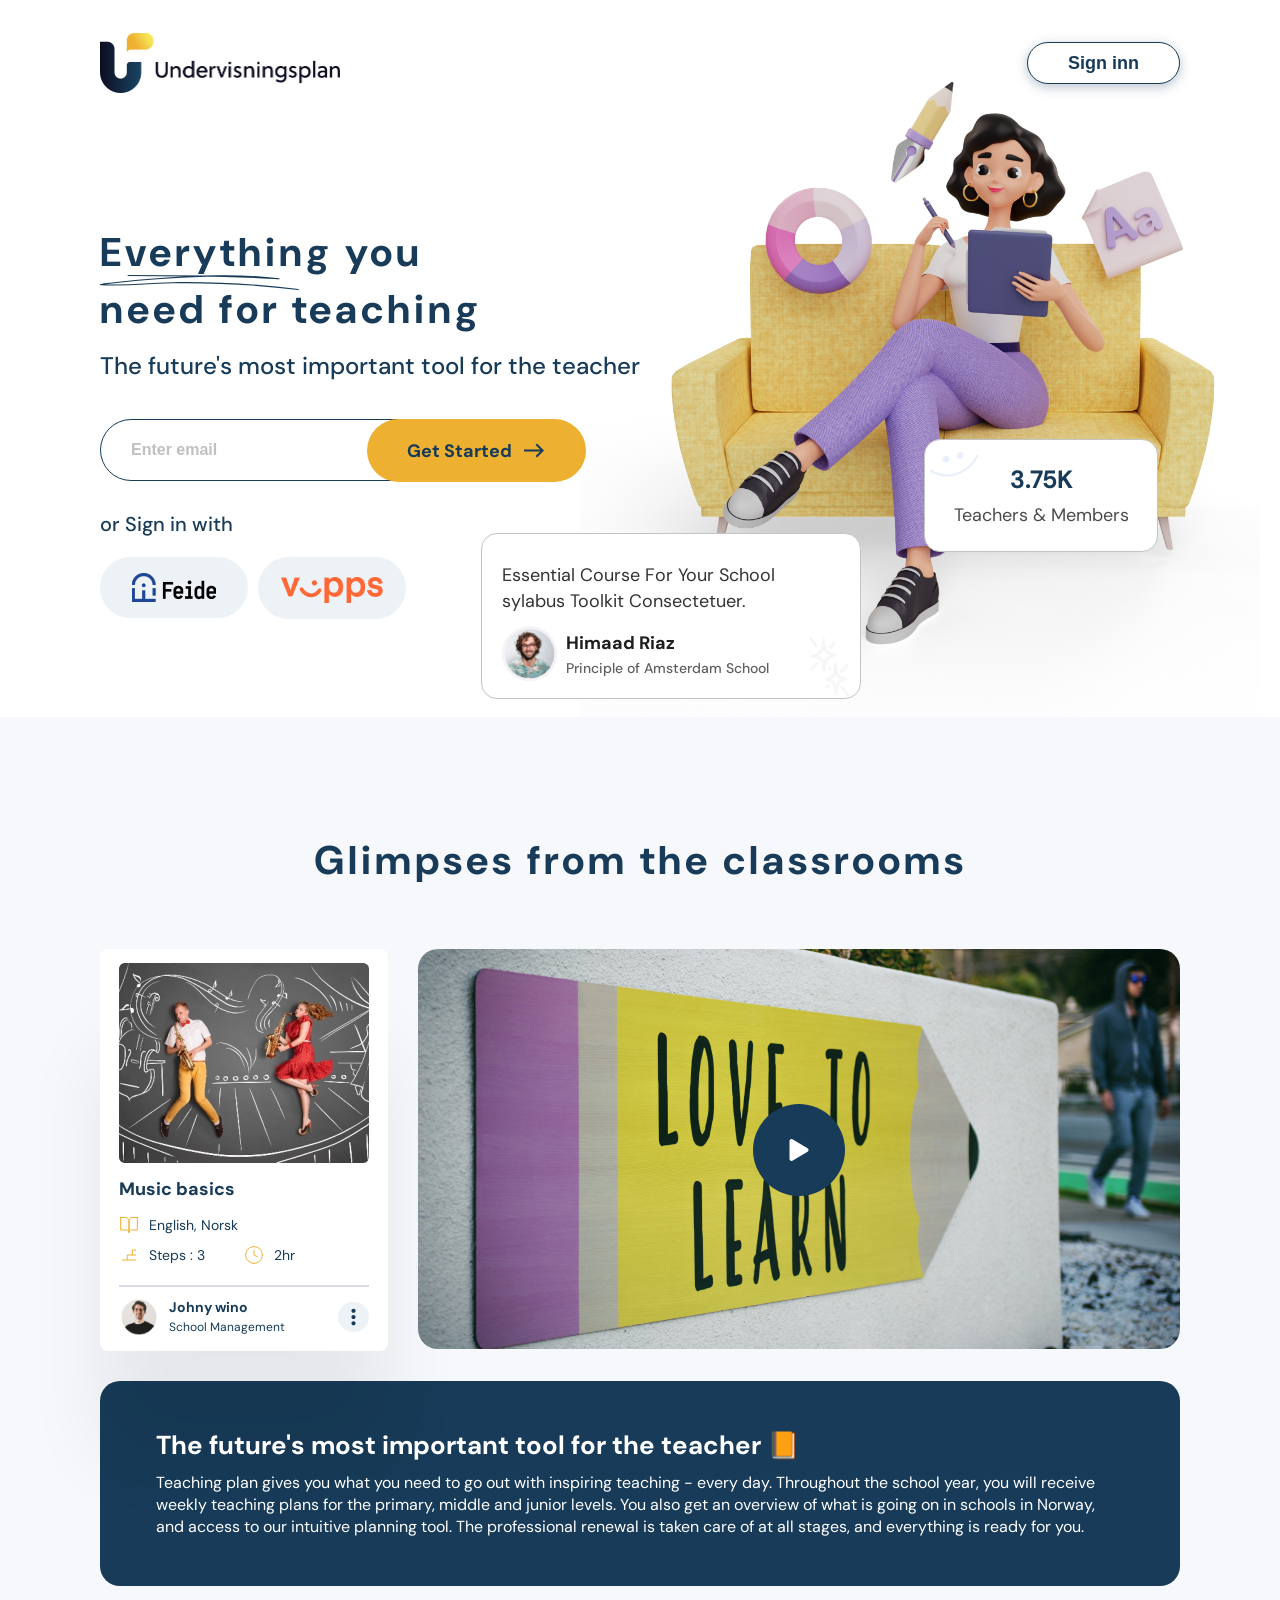
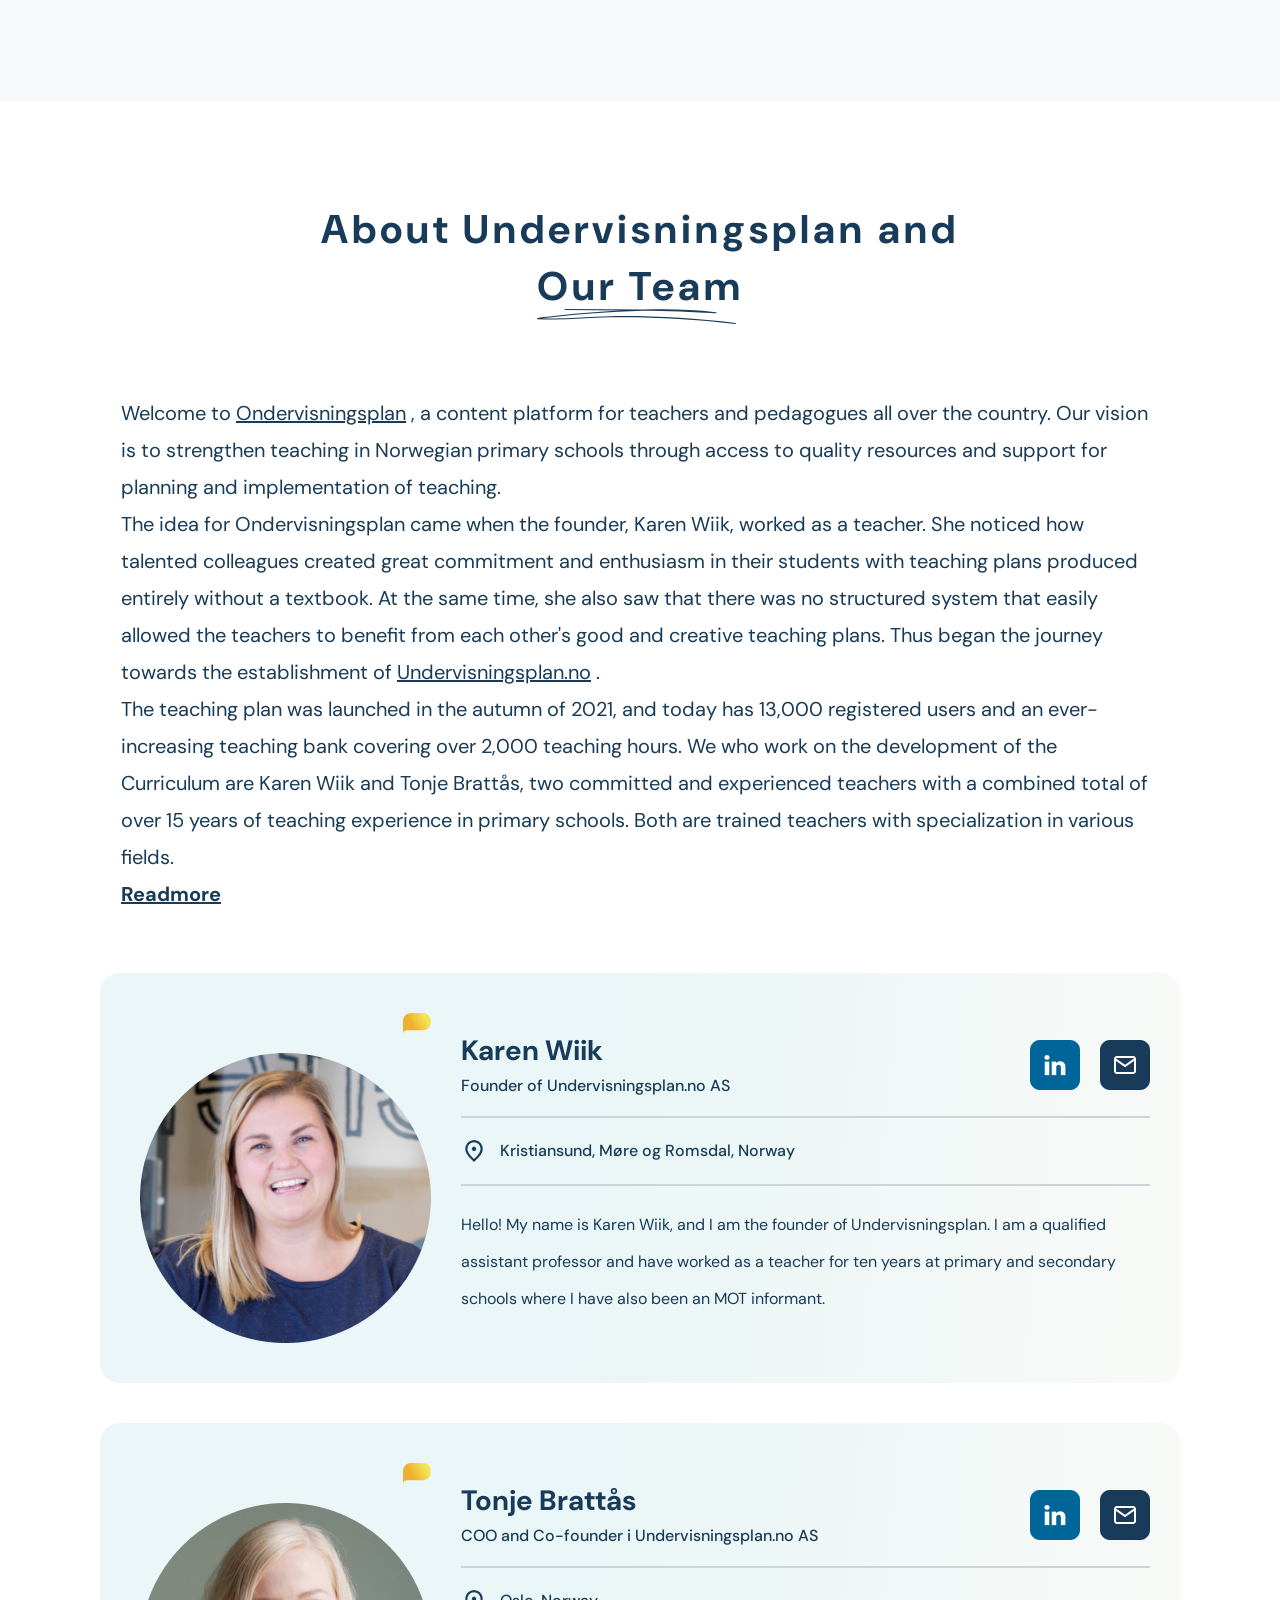
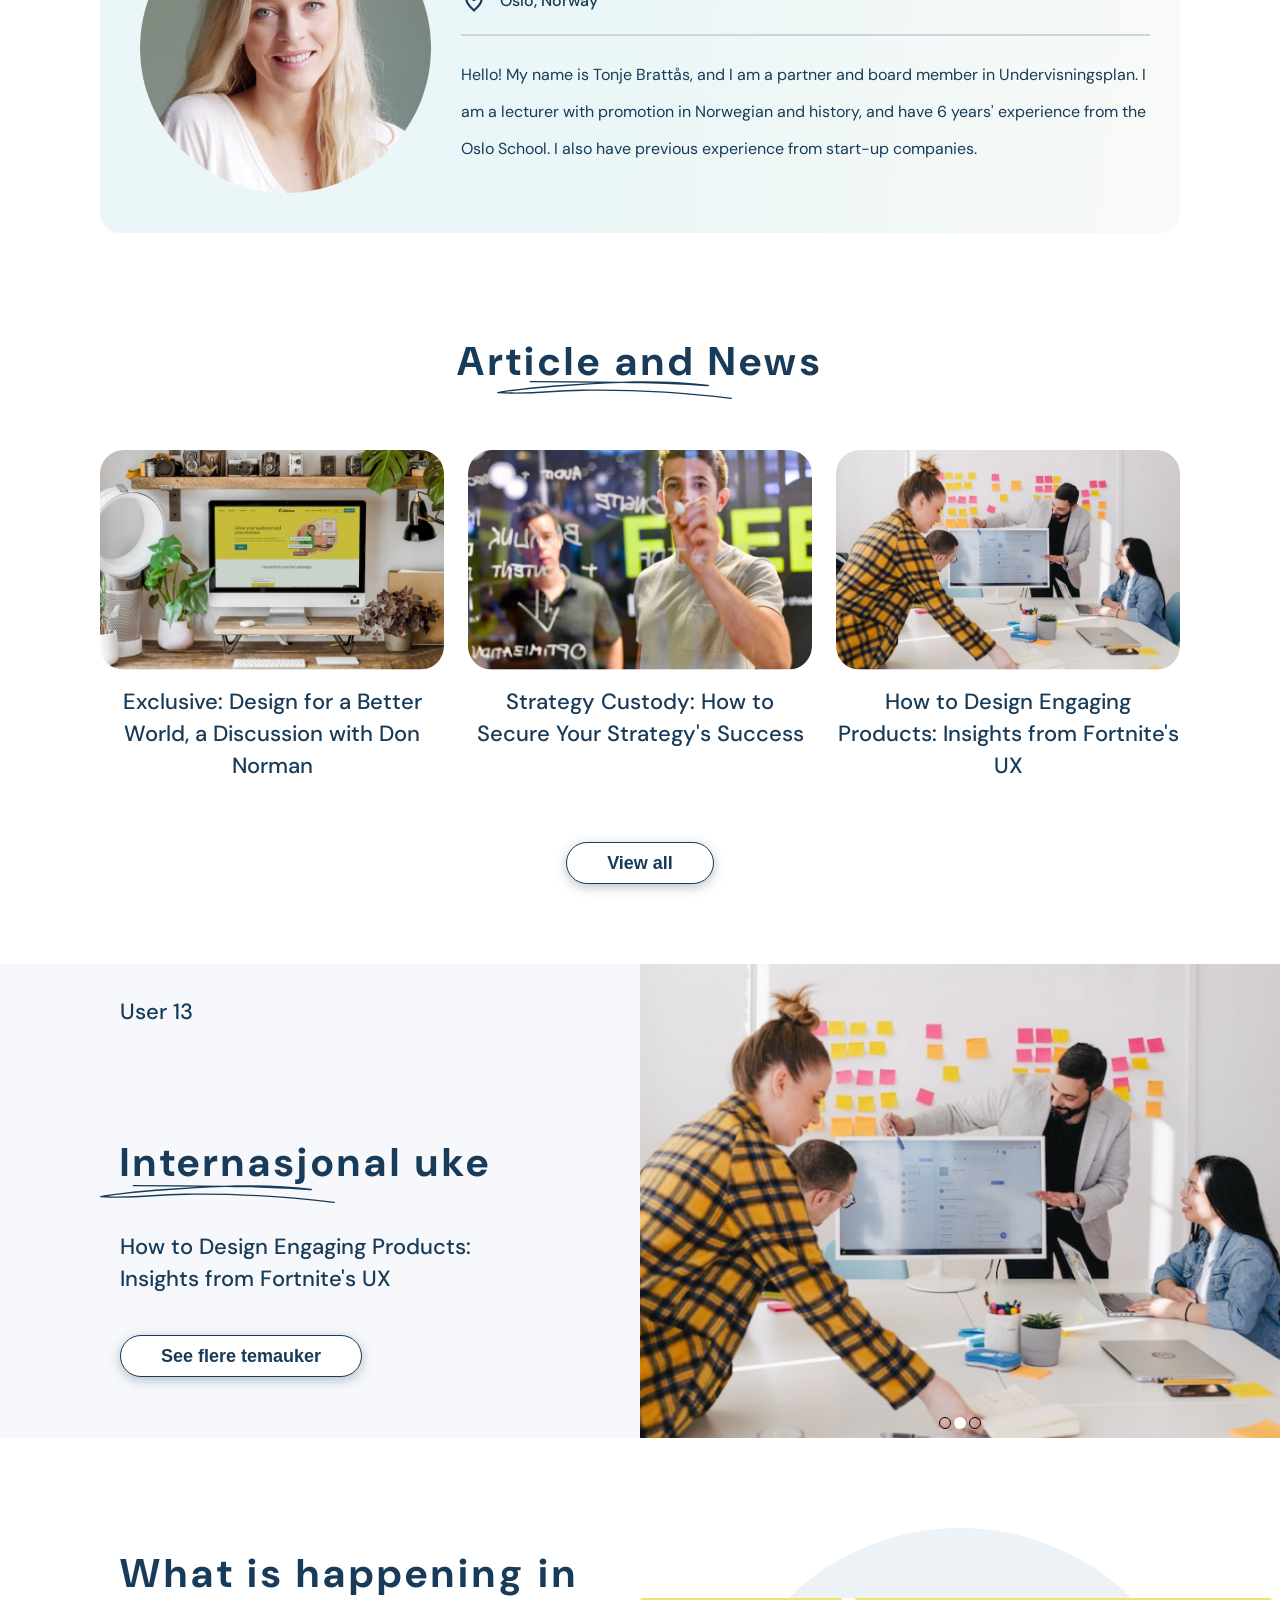
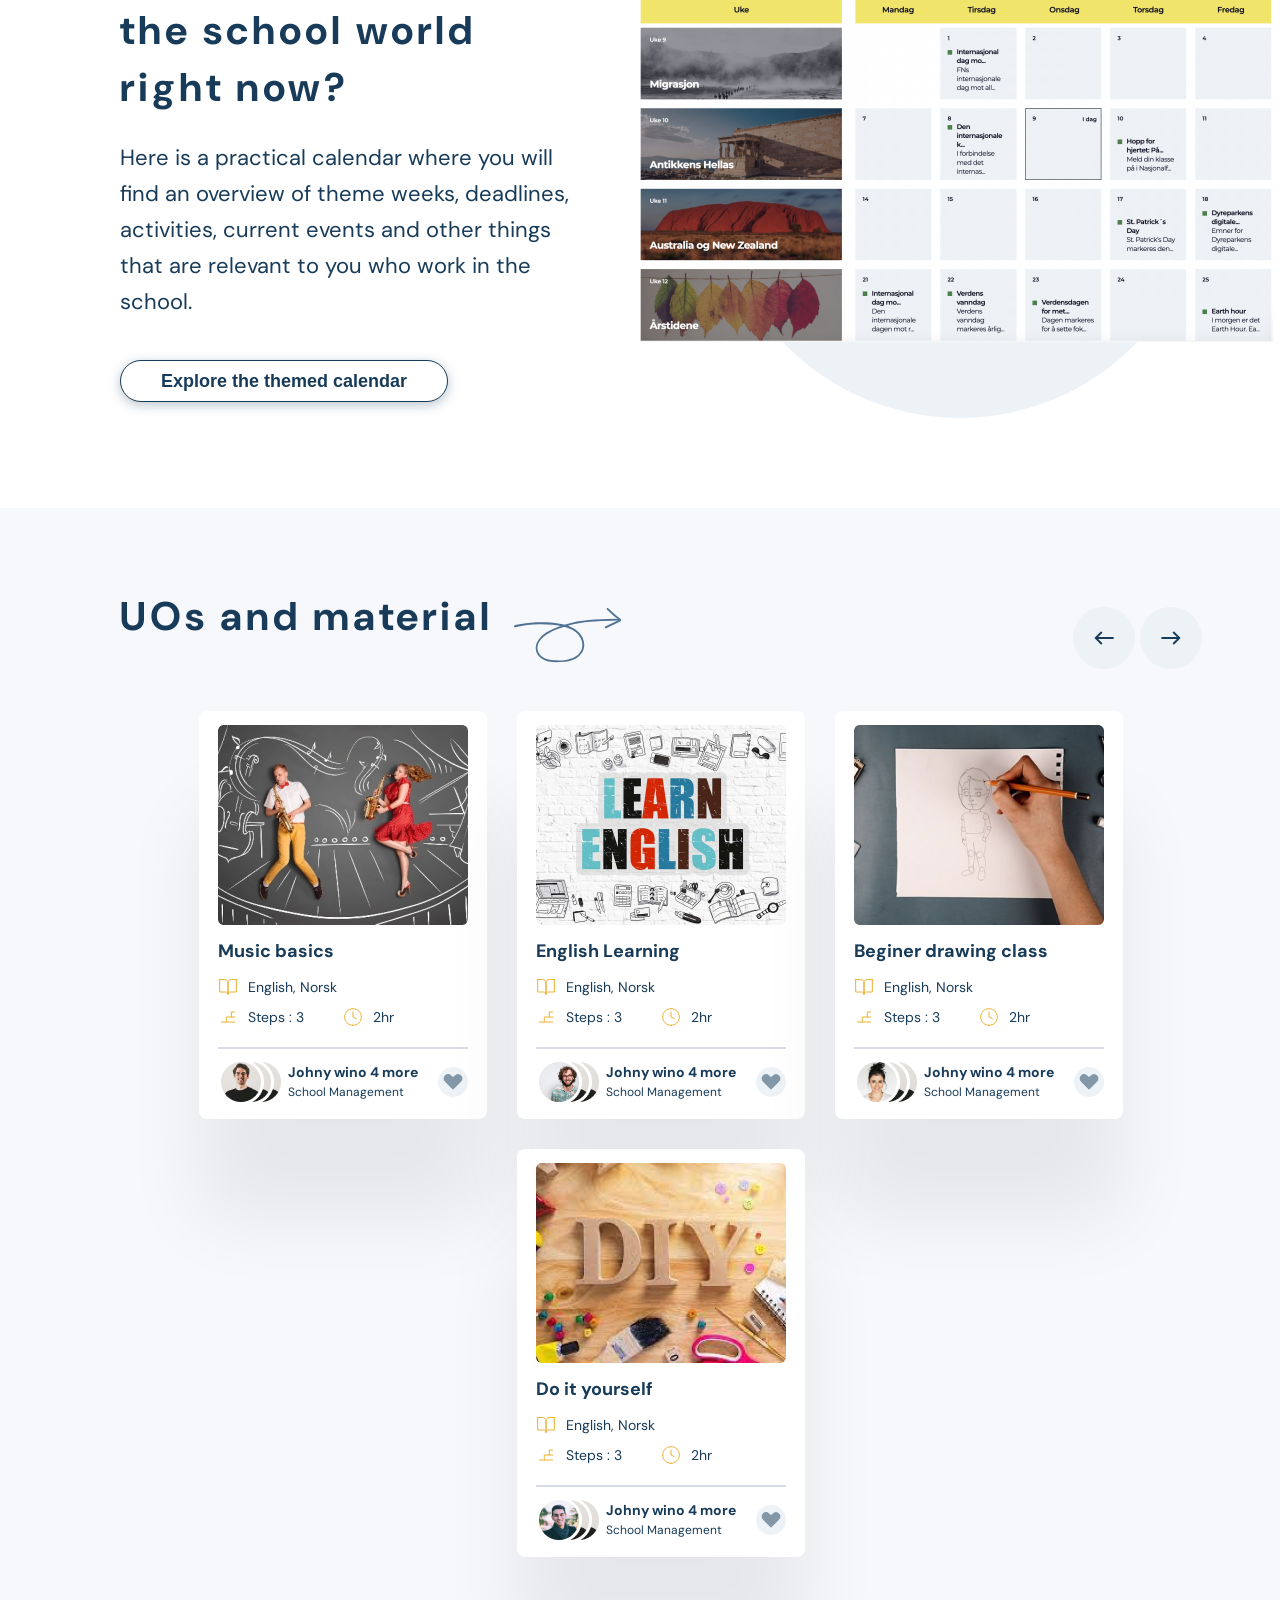
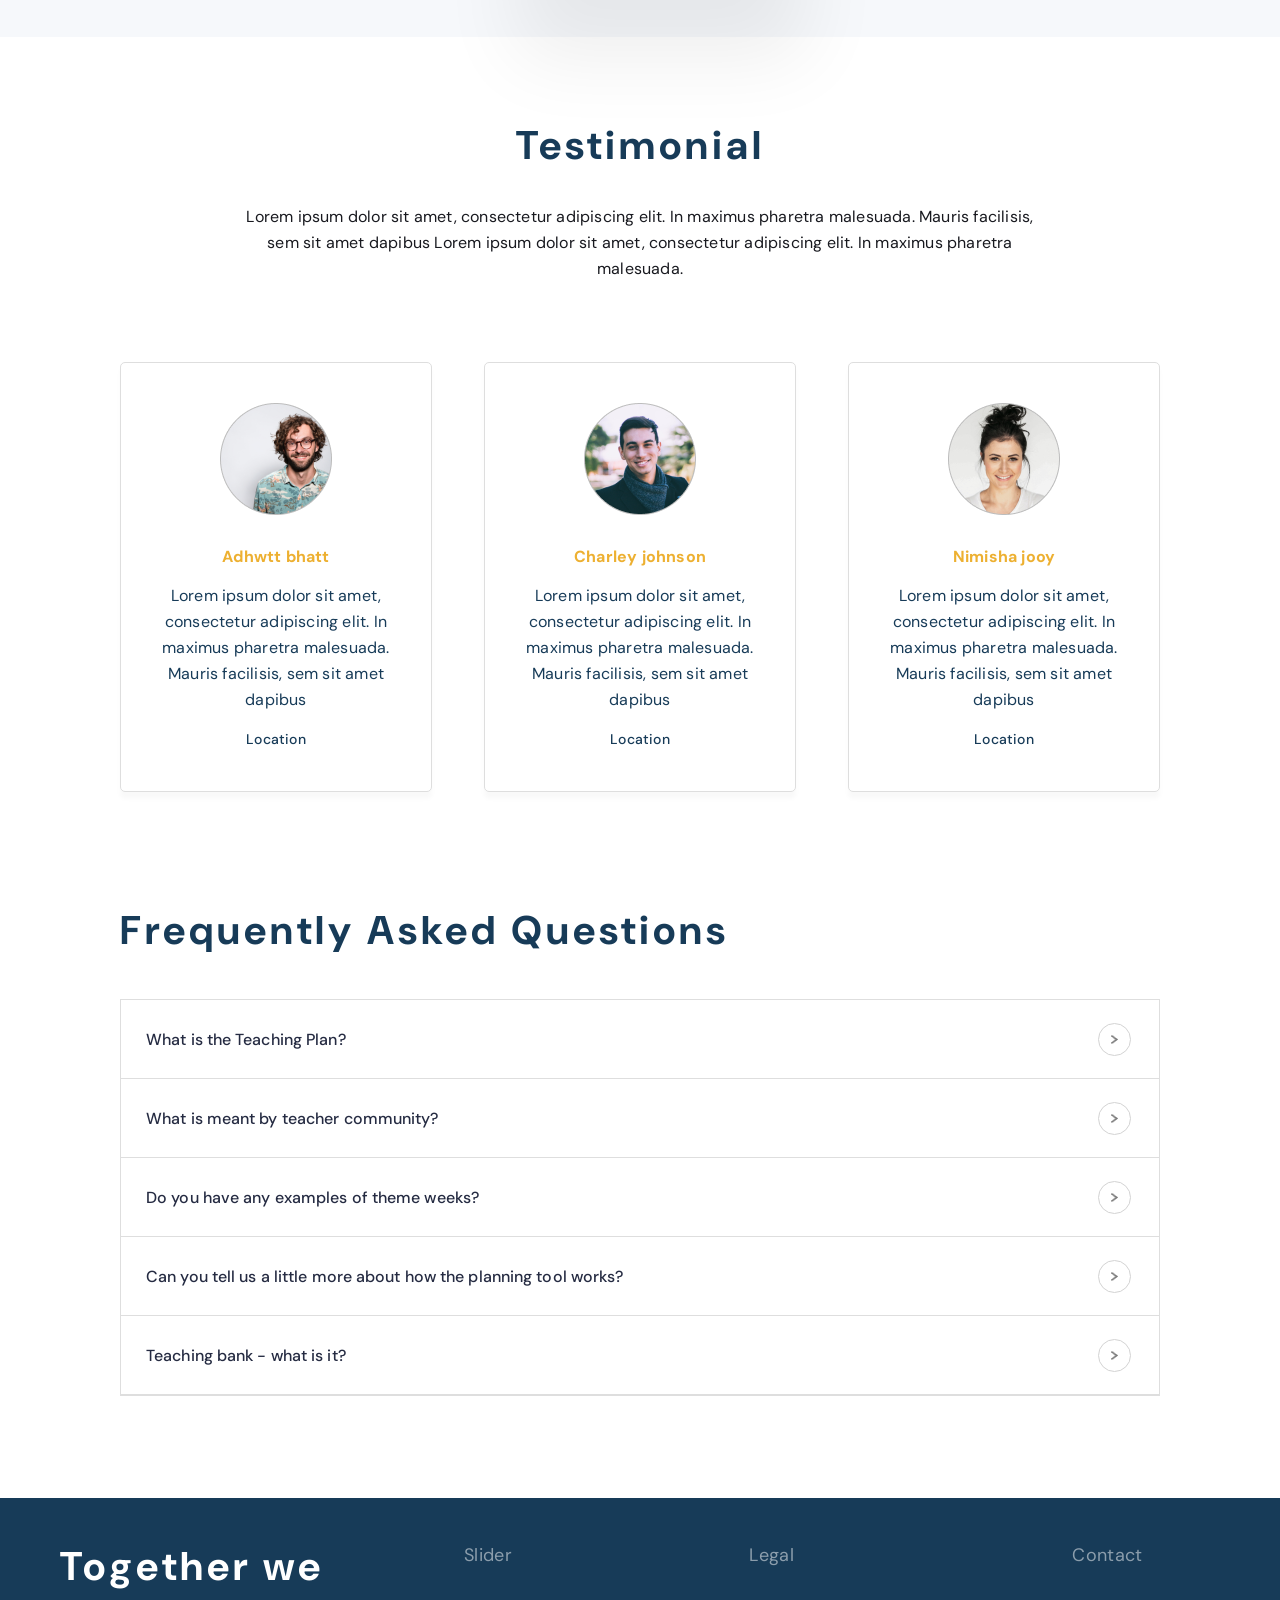
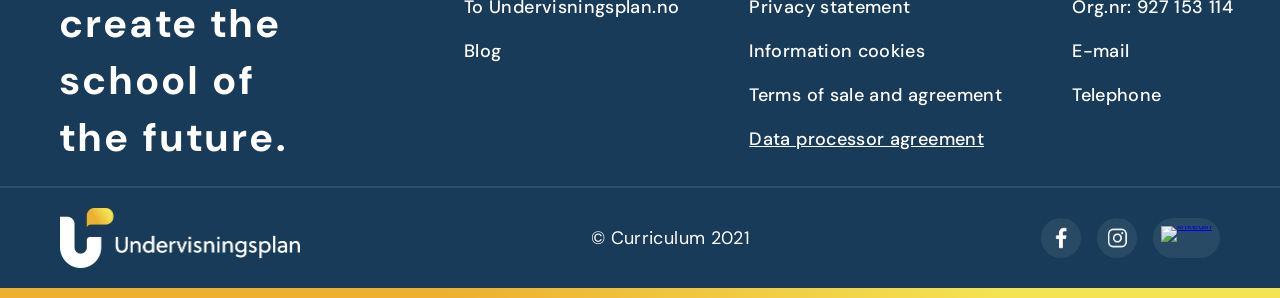
==== commit 96be8167: "calendar component and footer finished" ====
--- a/task-1/index.html
+++ b/task-1/index.html
@@ -179,13 +179,13 @@
                   </p>
                 </div>
               </div>
-              <div class="course-card__footer__icon">
-                <img
-                  class="course-card__footer__icon__like"
+              <button class="course-card__footer__btn-dot">
+                <img
+                  class="course-card__footer__btn-dot__icon"
                   src="./assets/images/option-dots.svg"
                   alt=""
                 />
-              </div>
+              </button>
             </div>
           </div>
           <div class="classroom__top__right">
@@ -512,14 +512,8 @@
             Explore the themed calendar
           </button>
         </div>
-        <div class="calendar__right relative container-half">
-          <div class="calendar__right__base">
-            <img
-              class="calendar__right__base__img"
-              src="./assets/images/Eclipse.png"
-              alt="circle image"
-            />
-          </div>
+        <div class="calendar__right relative  container-half">
+          <div class="calendar__right__base"></div>
           <div class="calendar__right__overlay absolute">
             <img
               class="calendar__right__overlay__img"
@@ -531,6 +525,7 @@
       </div>
     </section>
 
+    <!-- uos -->
     <section class="uos">
       <div class="uos-container">
         <div class="uos__heading">
@@ -627,13 +622,13 @@
                   </p>
                 </div>
               </div>
-              <div>
-                <img
-                  class="course-card__footer__icon__like"
+              <button class="course-card__footer__btn">
+                <img
+                  class="course-card__footer__btn__img"
                   src="./assets/images/like.svg"
                   alt=""
                 />
-              </div>
+              </button>
             </div>
           </div>
           <div class="course-card">
@@ -701,13 +696,13 @@
                   </p>
                 </div>
               </div>
-              <div>
-                <img
-                  class="course-card__footer__icon__like"
+              <button class="course-card__footer__btn">
+                <img
+                  class="course-card__footer__btn__img"
                   src="./assets/images/like.svg"
                   alt=""
                 />
-              </div>
+              </button>
             </div>
           </div>
           <div class="course-card">
@@ -775,13 +770,13 @@
                   </p>
                 </div>
               </div>
-              <div>
-                <img
-                  class="course-card__footer__icon__like"
+              <button class="course-card__footer__btn">
+                <img
+                  class="course-card__footer__btn__img"
                   src="./assets/images/like.svg"
                   alt=""
                 />
-              </div>
+              </button>
             </div>
           </div>
           <div class="course-card">
@@ -849,13 +844,13 @@
                   </p>
                 </div>
               </div>
-              <div>
-                <img
-                  class="course-card__footer__icon__like"
+              <button class="course-card__footer__btn">
+                <img
+                  class="course-card__footer__btn__img"
                   src="./assets/images/like.svg"
                   alt=""
                 />
-              </div>
+              </button>
             </div>
           </div>
         </div>
@@ -950,21 +945,28 @@
                   />
                 </span>
               </h5>
-              <p class="testimonial__faq__content__box__answer">
-                There are many exciting themes that are under production. At the
-                junior level, there will be theme weeks about, among other
-                things, Astrid Lindgren, bumblebees, dinosaurs and extinct
-                animals, "My Godfather and I" and many other great themes. At
-                intermediate level, many weeks are also ready - including Harry
-                Potter, Roald Dahl, outer space, literature week and "Leaving
-                traces". The youth level will have theme weeks such as "Creator
-                Week", "Dystopia; When democracy fails", "Fantasy", "Election
-                year 2021", "International week" and "My talent".
-              </p>
+              <div class="testimonial__faq__content__box__answer">
+                <p class="testimonial__faq__content__box__answer__p">
+                  There are many exciting themes that are under production. At
+                  the junior level, there will be theme weeks about, among other
+                  things, Astrid Lindgren, bumblebees, dinosaurs and extinct
+                  animals, "My Godfather and I" and many other great themes.
+                </p>
+                <p class="testimonial__faq__content__box__answer__p">
+                  At intermediate level, many weeks are also ready - including
+                  Harry Potter, Roald Dahl, outer space, literature week and
+                  "Leaving traces".
+                </p>
+                <p class="testimonial__faq__content__box__answer__p">
+                  The youth level will have theme weeks such as "Creator Week",
+                  "Dystopia; When democracy fails", "Fantasy", "Election year
+                  2021", "International week" and "My talent".
+                </p>
+              </div>
             </div>
             <div class="testimonial__faq__content__box">
               <h5 class="testimonial__faq__content__box__question">
-                What is the Teaching Plan?
+                What is meant by teacher community?
                 <span class="accordion">
                   <img
                     class="accordion-icon"
@@ -973,17 +975,114 @@
                   />
                 </span>
               </h5>
-              <p class="testimonial__faq__content__box__answer">
-                There are many exciting themes that are under production. At the
-                junior level, there will be theme weeks about, among other
-                things, Astrid Lindgren, bumblebees, dinosaurs and extinct
-                animals, "My Godfather and I" and many other great themes. At
-                intermediate level, many weeks are also ready - including Harry
-                Potter, Roald Dahl, outer space, literature week and "Leaving
-                traces". The youth level will have theme weeks such as "Creator
-                Week", "Dystopia; When democracy fails", "Fantasy", "Election
-                year 2021", "International week" and "My talent".
-              </p>
+              <div class="testimonial__faq__content__box__answer">
+                <p class="testimonial__faq__content__box__answer__p">
+                  There are many exciting themes that are under production. At
+                  the junior level, there will be theme weeks about, among other
+                  things, Astrid Lindgren, bumblebees, dinosaurs and extinct
+                  animals, "My Godfather and I" and many other great themes.
+                </p>
+                <p class="testimonial__faq__content__box__answer__p">
+                  At intermediate level, many weeks are also ready - including
+                  Harry Potter, Roald Dahl, outer space, literature week and
+                  "Leaving traces".
+                </p>
+                <p class="testimonial__faq__content__box__answer__p">
+                  The youth level will have theme weeks such as "Creator Week",
+                  "Dystopia; When democracy fails", "Fantasy", "Election year
+                  2021", "International week" and "My talent".
+                </p>
+              </div>
+            </div>
+            <div class="testimonial__faq__content__box">
+              <h5 class="testimonial__faq__content__box__question">
+                Do you have any examples of theme weeks?
+                <span class="accordion">
+                  <img
+                    class="accordion-icon"
+                    src="./assets/images/gt-sign.png"
+                    alt="toggle"
+                  />
+                </span>
+              </h5>
+              <div class="testimonial__faq__content__box__answer">
+                <p class="testimonial__faq__content__box__answer__p">
+                  There are many exciting themes that are under production. At
+                  the junior level, there will be theme weeks about, among other
+                  things, Astrid Lindgren, bumblebees, dinosaurs and extinct
+                  animals, "My Godfather and I" and many other great themes.
+                </p>
+                <p class="testimonial__faq__content__box__answer__p">
+                  At intermediate level, many weeks are also ready - including
+                  Harry Potter, Roald Dahl, outer space, literature week and
+                  "Leaving traces".
+                </p>
+                <p class="testimonial__faq__content__box__answer__p">
+                  The youth level will have theme weeks such as "Creator Week",
+                  "Dystopia; When democracy fails", "Fantasy", "Election year
+                  2021", "International week" and "My talent".
+                </p>
+              </div>
+            </div>
+            <div class="testimonial__faq__content__box">
+              <h5 class="testimonial__faq__content__box__question">
+                Can you tell us a little more about how the planning tool works?
+                <span class="accordion">
+                  <img
+                    class="accordion-icon"
+                    src="./assets/images/gt-sign.png"
+                    alt="toggle"
+                  />
+                </span>
+              </h5>
+              <div class="testimonial__faq__content__box__answer">
+                <p class="testimonial__faq__content__box__answer__p">
+                  There are many exciting themes that are under production. At
+                  the junior level, there will be theme weeks about, among other
+                  things, Astrid Lindgren, bumblebees, dinosaurs and extinct
+                  animals, "My Godfather and I" and many other great themes.
+                </p>
+                <p class="testimonial__faq__content__box__answer__p">
+                  At intermediate level, many weeks are also ready - including
+                  Harry Potter, Roald Dahl, outer space, literature week and
+                  "Leaving traces".
+                </p>
+                <p class="testimonial__faq__content__box__answer__p">
+                  The youth level will have theme weeks such as "Creator Week",
+                  "Dystopia; When democracy fails", "Fantasy", "Election year
+                  2021", "International week" and "My talent".
+                </p>
+              </div>
+            </div>
+            <div class="testimonial__faq__content__box">
+              <h5 class="testimonial__faq__content__box__question">
+                Teaching bank - what is it?
+                <span class="accordion">
+                  <img
+                    class="accordion-icon"
+                    src="./assets/images/gt-sign.png"
+                    alt="toggle"
+                  />
+                </span>
+              </h5>
+              <div class="testimonial__faq__content__box__answer">
+                <p class="testimonial__faq__content__box__answer__p">
+                  There are many exciting themes that are under production. At
+                  the junior level, there will be theme weeks about, among other
+                  things, Astrid Lindgren, bumblebees, dinosaurs and extinct
+                  animals, "My Godfather and I" and many other great themes.
+                </p>
+                <p class="testimonial__faq__content__box__answer__p">
+                  At intermediate level, many weeks are also ready - including
+                  Harry Potter, Roald Dahl, outer space, literature week and
+                  "Leaving traces".
+                </p>
+                <p class="testimonial__faq__content__box__answer__p">
+                  The youth level will have theme weeks such as "Creator Week",
+                  "Dystopia; When democracy fails", "Fantasy", "Election year
+                  2021", "International week" and "My talent".
+                </p>
+              </div>
             </div>
           </div>
         </div>
@@ -991,53 +1090,129 @@
     </section>
 
     <!-- footer -->
-    <div class="ninth-group">
-      <div class="footer-content">
-        <div class="title">Together we create the school of the future.</div>
-        <div>
-          <h5>Slider</h5>
-          <ul>
-            <li>To Undervisningsplan.no</li>
-            <li>Blog</li>
-          </ul>
-        </div>
-        <div>
-          <h5>Legal</h5>
-          <ul>
-            <li>Privacy statement</li>
-            <li>Information cookies</li>
-            <li>Terms of sale and agreement</li>
-            <li>Data processor agreement</li>
-          </ul>
-        </div>
-        <div>
-          <h5>Contact</h5>
-          <ul>
-            <li>Org.nr: 927 153 114</li>
-            <li>E-mail</li>
-            <li>Telephone</li>
-          </ul>
+    <footer class="footer">
+      <div class="footer__container">
+        <div class="footer__container__top">
+          <h1 class="title footer__container__top__title">
+            Together we <br />create the <br />
+            school of<br />
+            the future.
+          </h1>
+          <div class="footer__container__top__content">
+            <div class="footer__container__top__content__menu">
+              <span class="footer__container__top__content__menu__heading">
+                Slider
+              </span>
+              <ul class="footer__container__top__content__menu__options">
+                <li
+                  class="footer__container__top__content__menu__options__option"
+                >
+                  To Undervisningsplan.no
+                </li>
+                <li
+                  class="footer__container__top__content__menu__options__option"
+                >
+                  Blog
+                </li>
+              </ul>
+            </div>
+            <div class="footer__container__top__content__menu">
+              <span class="footer__container__top__content__menu__heading">
+                Legal
+              </span>
+              <ul class="footer__container__top__content__menu__options">
+                <li
+                  class="footer__container__top__content__menu__options__option"
+                >
+                  Privacy statement
+                </li>
+                <li
+                  class="footer__container__top__content__menu__options__option"
+                >
+                  Information cookies
+                </li>
+                <li
+                  class="footer__container__top__content__menu__options__option"
+                >
+                  Terms of sale and agreement
+                </li>
+                <li
+                  class="footer__container__top__content__menu__options__option"
+                >
+                  <a
+                    class="footer__container__top__content__menu__options__option__link"
+                    href="#"
+                  >
+                    Data processor agreement
+                  </a>
+                </li>
+              </ul>
+            </div>
+            <div class="footer__container__top__content__menu">
+              <span class="footer__container__top__content__menu__heading">
+                Contact
+              </span>
+              <ul class="footer__container__top__content__menu__options">
+                <li
+                  class="footer__container__top__content__menu__options__option"
+                >
+                  Org.nr: 927 153 114
+                </li>
+                <li
+                  class="footer__container__top__content__menu__options__option"
+                >
+                  E-mail
+                </li>
+                <li
+                  class="footer__container__top__content__menu__options__option"
+                >
+                  Telephone
+                </li>
+              </ul>
+            </div>
+          </div>
         </div>
       </div>
-      <div class="card-horizontal-line"></div>
-      <div class="footer-visitbar">
-        <div>
-          <img
-            src="./assets/images/footer_group_logo.png"
-            alt="brand logo"
-            width="30px"
-          />
-          Undervisningsplan
-        </div>
-        <span>© Curriculum 2021</span>
-        <div class="visit-icons">
-          <img src="./assets/images/Facebook.png" alt="facebook logo" />
-          <img src="./assets/images/Instagram.png" alt="instagram logo" />
-          <img src="./assets/images/Linkedin-footer.png" alt="linkedin logo" />
+      <hr class="footer__hr" />
+      <div class="footer__container">
+        <div class="footer__container__bottom">
+          <a href="#">
+            <img
+              class="footer__container__bottom__group"
+              src="./assets/images/footer-group-icon.png"
+              alt="group icon"
+            />
+          </a>
+          <span class="footer__container__bottom__curriculum"
+            >© Curriculum 2021</span
+          >
+          <div class="footer__container__bottom__icons">
+            <a class="footer__container__bottom__icons__link" href="#">
+              <img
+                class="footer__container__bottom__icons__link__img"
+                src="./assets/images/facebook-footer.png"
+                alt="facebook"
+              />
+            </a>
+            <a class="footer__container__bottom__icons__link" href="#">
+              <img
+                class="footer__container__bottom__icons__link__img"
+                src="./assets/images/instagram-footer.png"
+                alt="instagram"
+              />
+            </a>
+            <a class="footer__container__bottom__icons__link" href="#">
+              <img
+                class="footer__container__bottom__icons__link__img"
+                src="./assets/images/linkedin-footer.png"
+                alt="linkedin"
+              />
+            </a>
+          </div>
         </div>
       </div>
-    </div>
-    <div class="footer-end"></div>
+      <div class="footer__gradient"></div>
+    </footer>
     <script src="./assets/js/script.js"></script>
   </body>
 </html>
--- a/task-1/assets/css/style.css
+++ b/task-1/assets/css/style.css
@@ -28,7 +28,6 @@
 /* utility classes */
 
 .title {
-  color: var(--blue);
   font-weight: 700;
   line-height: 5.7rem;
   font-size: 4rem;
@@ -126,30 +125,25 @@
   width: 50%;
   align-items: center;
 }
-
 .course-card__hr {
   margin: 20px 0 10px 0;
   border: 1px solid rgba(217, 219, 233, 1);
 }
-
 .course-card__footer {
   display: flex;
   justify-content: space-between;
   align-items: center;
 }
-
 .course-card__footer__user {
   display: flex;
   align-items: center;
   gap: 10px;
 }
-
 .course-card__footer__user__details__title {
   font-size: 14px;
   font-weight: 700;
   line-height: 20px;
 }
-
 .course-card__footer__user__details__course {
   font-size: 12px;
   font-weight: 400;
@@ -163,11 +157,6 @@
   padding: 2px 9px;
   border-radius: 70px;
   background: var(--gray);
-}
-
-.course-card__footer__icon__option {
-  width: 5px;
-  height: 20px;
 }
 
 /* header */
@@ -367,6 +356,16 @@
 }
 .classroom-heading {
   text-align: center;
+}
+.course-card__footer__btn-dot {
+  border: none;
+  padding: 5px 13px;
+  border-radius: 70px;
+  background: rgba(237, 242, 247, 1);
+}
+.course-card__footer__btn-dot__icon {
+  width: 5px;
+  height: 20px;
 }
 .classroom__top {
   margin-top: 60px;
@@ -639,11 +638,12 @@
   }
 }
 
+/* calendar */
+
 .calendar {
   padding: 90px 0;
   display: flex;
   align-items: center;
-  /* justify-content: center; */
 }
 .calendar__left {
   padding-right: 60px;
@@ -658,23 +658,22 @@
   margin-top: 40px;
 }
 .calendar__right__base {
-  padding-right: 35px;
-  float: right;
-}
-.calendar__right__base__img {
+  margin-left: 75px;
   width: 490px;
-  height: auto;
+  height: 490px;
+  background: var(--gray);
+  border-radius: 50%;
 }
 .calendar__right__overlay {
-  top: 73px;
-  right: 0;
-  width: 100%;
-  height: auto;
+  left: 0;
+  top: 70px;
 }
 .calendar__right__overlay__img {
   width: 633px;
   height: auto;
 }
+
+/* uos */
 
 .uos {
   width: 100%;
@@ -737,14 +736,19 @@
   left: 20px;
   z-index: -2;
 }
-.course-card__footer__icon__like {
-  padding: 3px;
+.course-card__footer__btn {
+  border: none;
+  padding: 3px 3px;
   border-radius: 70px;
-  background: var(--gray);
+  background: rgba(237, 242, 247, 1);
+}
+.course-card__footer__btn__img {
+  width: 24px;
+  height: 24px;
 }
 
 .testimonial {
-  padding: 80px 0;
+  padding: 80px 0 102px 0;
 }
 .testimonial__title {
   text-align: center;
@@ -762,7 +766,7 @@
 .testimonial__container {
   display: flex;
   justify-content: center;
-  gap: 5.2rem;
+  gap: 52px;
 }
 .testimonial__container__card {
   padding: 40px 35px;
@@ -771,6 +775,7 @@
   border: 1px solid rgba(222, 222, 222, 1);
   border-radius: 5px;
   box-shadow: 0px 6.65px 5.32px 0px rgba(0, 0, 0, 0.0283);
+  max-width: 366px;
 }
 .testimonial__container__card__profile {
   margin-top: 30px;
@@ -811,6 +816,10 @@
 .testimonial__faq__content__box {
   border-bottom: 1px solid #dedede;
 }
+.testimonial__faq__content__box-open {
+  background: rgba(246, 246, 246, 1);
+  border-bottom: 1px solid #dedede;
+}
 .testimonial__faq__content__box__question {
   padding: 23px 28px 22px 25px;
   display: flex;
@@ -820,10 +829,27 @@
   font-weight: 500;
   line-height: 24px;
   letter-spacing: 0.1px;
-}
+  color: rgba(37, 43, 66, 1);
+}
+
+.testimonial__faq__content__box__question-open {
+  padding: 18px 28px 29px 29px;
+  display: flex;
+  justify-content: space-between;
+  align-items: center;
+  font-size: 14px;
+  font-weight: 500;
+  line-height: 28px;
+  letter-spacing: 0.2px;
+  color: rgba(24, 60, 89, 1);
+  border-left: 3px solid var(--orange);
+}
+
 .testimonial__faq__content__box__answer {
-  padding: 0 20px 20px 20px;
+  padding: 0 48px 35px 35px;
   display: none;
+}
+.testimonial__faq__content__box__answer__p {
   font-size: 16px;
   font-weight: 400;
   line-height: 26px;
@@ -853,65 +879,98 @@
   height: 9px;
 }
 
-.ninth-group {
-  background: #173b58;
+.footer {
+  background: var(--blue);
+}
+.footer__container {
+  max-width: 1440px;
+  margin: 0 auto;
   color: white;
-  padding: 20px 20px 0 20px;
-}
-
-.footer-content {
-  margin: 10px 0;
-  display: flex;
+}
+.footer__container__top {
+  padding: 40px 47px 0 60px;
+  display: flex;
+  gap: 19px;
+  align-items: center;
+  justify-content: center;
+}
+.footer__container__top__title {
+  min-width: 385px;
+}
+.footer__container__top__content {
+  display: flex;
+  align-items: stretch;
   justify-content: space-between;
-  align-items: stretch;
   flex-wrap: wrap;
-  gap: 40px;
-}
-
-.footer-content h5 {
+  gap: 18px;
+  width: 100%;
+}
+.footer__container__top__content__menu {
+  display: flex;
+  flex-direction: column;
+  gap: 18px;
+}
+.footer__container__top__content__menu__heading {
+  font-family: DM Sans;
+  font-size: 1.8rem;
+  font-weight: 400;
+  line-height: 2.3rem;
+  letter-spacing: 0.02em;
+  opacity: 0.5;
+}
+.footer__container__top__content__menu__options {
+  list-style: none;
+}
+.footer__container__top__content__menu__options__option {
+  font-family: DM Sans;
   font-size: 18px;
+  font-weight: 500;
+  line-height: 44px;
+  letter-spacing: 0.02em;
+  color: var(--white);
+}
+.footer__container__top__content__menu__options__option__link {
+  color: var(--white);
+}
+.footer__hr {
+  border: 1px solid rgba(255, 255, 255, 0.1);
+  margin: 20px 0;
+}
+.footer__container__bottom {
+  padding: 0 60px 20px 60px;
+  display: flex;
+  justify-content: space-between;
+  align-items: center;
+  gap: 25px;
+  flex-wrap: wrap;
+}
+.footer__container__bottom__group {
+  width: 240px;
+  height: auto;
+}
+.footer__container__bottom__curriculum {
+  font-family: DM Sans;
+  font-size: 1.8rem;
   font-weight: 400;
-  opacity: 0.6;
-}
-
-.footer-content div {
-  min-width: 20%;
-}
-
-.footer-content .title {
-  font-size: 40px;
-  max-width: 20%;
-  font-weight: 700;
-}
-
-.footer-content ul {
-  margin-top: 30px;
-}
-
-.footer-content li {
-  list-style: none;
-  font-size: 18px;
-  padding: 5px 0px;
-}
-
-.footer-visitbar {
-  display: flex;
-  justify-content: space-between;
-  align-items: center;
-  flex-wrap: wrap;
-  gap: 40px;
-  padding: 10px 0;
-}
-
-.visit-icons img {
-  padding: 10px;
-  background: #ffffff14;
-  border-radius: 25px;
-}
-
-.footer-end {
-  height: 5px;
+  line-height: 2.3rem;
+  letter-spacing: 0.02em;
+}
+.footer__container__bottom__icons {
+  display: flex;
+  gap: 16px;
+}
+.footer__container__bottom__icons__link {
+  padding: 8px;
+  background: rgba(255, 255, 255, 0.08);
+  border-radius: 62px;
+}
+.footer__container__bottom__icons__link__img {
+  width: 24px;
+  height: 24px;
+}
+.footer__gradient {
   background: linear-gradient(246.27deg, #f4e353 21.64%, #edb031 65.09%);
+  height: 10px;
 }
 
 @media (max-width: 1279px) {
@@ -951,25 +1010,18 @@
   }
 
   .calendar {
-    padding: 70px 0;
+    padding: 80px 0;
   }
   .calendar__right__base {
-    padding-right: 70px;
-    margin: 0 auto;
-  }
-  .calendar__right__base__img {
-    width: 400px;
-    height: auto;
+    margin-left: 66px;
+    width: 420px;
+    height: 420px;
   }
   .calendar__right__overlay {
-    top: 50px;
-    right: 0;
-    width: 100%;
-    height: auto;
+    top: 60px;
   }
   .calendar__right__overlay__img {
-    width: 530px;
-    height: auto;
+    width: 550px;
   }
 
   .uos-container {
@@ -977,6 +1029,16 @@
   }
   .uos__content {
     margin-top: 50px;
+  }
+
+  .footer__container__top {
+    padding: 40px 30px 0 30px;
+  }
+  .footer__container__top__title {
+    min-width: 320px;
+  }
+  .footer__container__bottom {
+    padding: 0 30px 20px 30px;
   }
 }
 
@@ -1014,19 +1076,40 @@
   .classroom__top__right__iconDiv {
     padding: 30px 31px;
   }
+
+  .calendar {
+    padding: 75px 0;
+  }
+  .calendar__right__base {
+    margin-left: 50px;
+    width: 400px;
+    height: 400px;
+  }
+  .calendar__right__overlay {
+    top: 60px;
+  }
+  .calendar__right__overlay__img {
+    width: 500px;
+  }
+
+  .footer__container__top__title {
+    min-width: 260px;
+  }
 }
 
 @media (max-width: 1023px) {
   html {
     font-size: 8px;
   }
-  .container {
+  .container,
+  .container-12 {
     padding: 0 40px;
   }
   .primary-btn {
     padding: 15px 30px;
   }
-  .header__nav__logo__img {
+  .header__nav__logo__img,
+  .footer__container__bottom__group {
     width: 210px;
     height: auto;
   }
@@ -1163,21 +1246,67 @@
     line-height: 25px;
   }
 
+  .calendar {
+    padding: 70px 0;
+    flex-direction: column;
+  }
+  .calendar__left {
+    width: 100%;
+    padding: 0;
+  }
+  .calendar__right {
+    margin-top: 30px;
+    width: 100%;
+    display: flex;
+    justify-content: center;
+  }
+  .calendar__right__base {
+    margin-left: 0;
+    width: 490px;
+    height: 490px;
+  }
+  .calendar__right__overlay {
+    top: 70px;
+    left: 50%;
+    transform: translateX(-50%);
+  }
+  .calendar__right__overlay__img {
+    width: 633px;
+  }
+
   .uos-container {
     padding: 70px 40px;
   }
   .uos__content {
     margin-top: 45px;
   }
-}
-
-@media (max-width: 949px) {
-  .calendar__right__container__base {
-    margin-top: -10px;
-    padding: 0 40px;
-  }
-  .calendar__right__container__overlay {
-    padding: 60px 20px 0 10px;
+  
+  .testimonial {
+    padding: 70px 0 90px 0;
+  }
+  .testimonial__para {
+    margin: 25px 70px 70px 70px;
+    padding: 0 25px;
+  }
+  .testimonial__container {
+    flex-wrap: wrap;
+    gap: 40px;
+  }
+  .testimonial__container__card {
+    max-width: 325px;
+  }
+  .testimonial__faq {
+    margin-top: 90px;
+  }
+
+  .footer__container__top {
+    padding: 30px 25px 0 25px;
+  }
+  .footer__container__top__title {
+    min-width: 260px;
+  }
+  .footer__container__bottom {
+    padding: 0 25px 15px 25px;
   }
 }
 
@@ -1188,7 +1317,8 @@
 }
 
 @media (max-width: 767px) {
-  .container {
+  .container,
+  .container-12 {
     padding: 0 25px;
   }
   .primary-btn {
@@ -1197,7 +1327,8 @@
   .course-card {
     margin: 0 auto;
   }
-  .header__nav__logo__img {
+  .header__nav__logo__img,
+  .footer__container__bottom__group {
     width: 180px;
   }
   .container-half {
@@ -1328,6 +1459,22 @@
     align-items: center;
   }
 
+  .calendar {
+    padding: 60px 0;
+  }
+  .calendar__right__base {
+    width: 400px;
+    height: 400px;
+  }
+  .calendar__right__overlay {
+    top: 60px;
+    left: 50%;
+    transform: translateX(-50%);
+  }
+  .calendar__right__overlay__img {
+    width: 500px;
+  }
+
   .uos-container {
     padding: 60px 25px;
   }
@@ -1354,16 +1501,60 @@
   .uos__content {
     margin-top: 30px;
   }
+
+  .testimonial {
+    padding: 60px 0 80px 0;
+  }
+  .testimonial__para {
+    margin: 20px 45px 45px 45px;
+    padding: 0 20px;
+  }
+  .testimonial__container {
+    flex-wrap: wrap;
+    gap: 30px;
+  }
+  .testimonial__container__card {
+    max-width: 100%;
+  }
+  .testimonial__faq {
+    margin-top: 60px;
+  }
+
+  .footer__container__top {
+    flex-direction: column;
+  }
+}
+
+@media (max-width: 560px) {
+
+  .calendar__right__base {
+    width: 360px;
+    height: 360px;
+  }
+  .calendar__right__overlay {
+    top: 65px;
+    left: 50%;
+    transform: translateX(-50%);
+  }
+  .calendar__right__overlay__img {
+    width: 390px;
+  }
+
+  .footer__container__bottom__icons {
+    margin: 0 auto;
+  }
 }
 
 @media (max-width: 479px) {
-  .container {
+  .container,
+  .container-12 {
     padding: 0 15px;
   }
   .primary-btn {
     padding: 12px 18px;
   }
-  .header__nav__logo__img {
+  .header__nav__logo__img,
+  .footer__container__bottom__group {
     width: 150px;
   }
   .hero {
@@ -1407,13 +1598,60 @@
     bottom: -10px;
   }
 
+  .calendar {
+    padding: 50px 0;
+  }
+  .calendar__right__base {
+    width: 315px;
+    height: 315px;
+  }
+  .calendar__right__overlay {
+    top: 60px;
+    left: 50%;
+    transform: translateX(-50%);
+  }
+  .calendar__right__overlay__img {
+    width: 340px;
+  }
+
   .uos-container {
     padding: 50px 15px;
   }
   .uos__content {
     margin-top: 25px;
   }
+  .round-arrow-img {
+    display: none;
+  }
   .course-card {
     width: 100%;
   }
-}
+
+  .testimonial {
+    padding: 50px 0 60px 0;
+  }
+  .testimonial__para {
+    margin: 15px 15px 30px 15px;
+    padding: 0 10px;
+  }
+  .testimonial__container__card {
+    max-width: 100%;
+  }
+  .testimonial__faq {
+    margin-top: 45px;
+  }
+
+  .footer__container__top {
+    padding: 20px 10px 0 10px;
+  }
+  .footer__container__bottom {
+    padding: 0 10px 10px 10px;
+  }
+  .footer__container__top__title {
+    min-width: 100%;
+    text-align: center;
+  }
+  .footer__container__top__content {
+    flex-direction: column;
+  }
+}
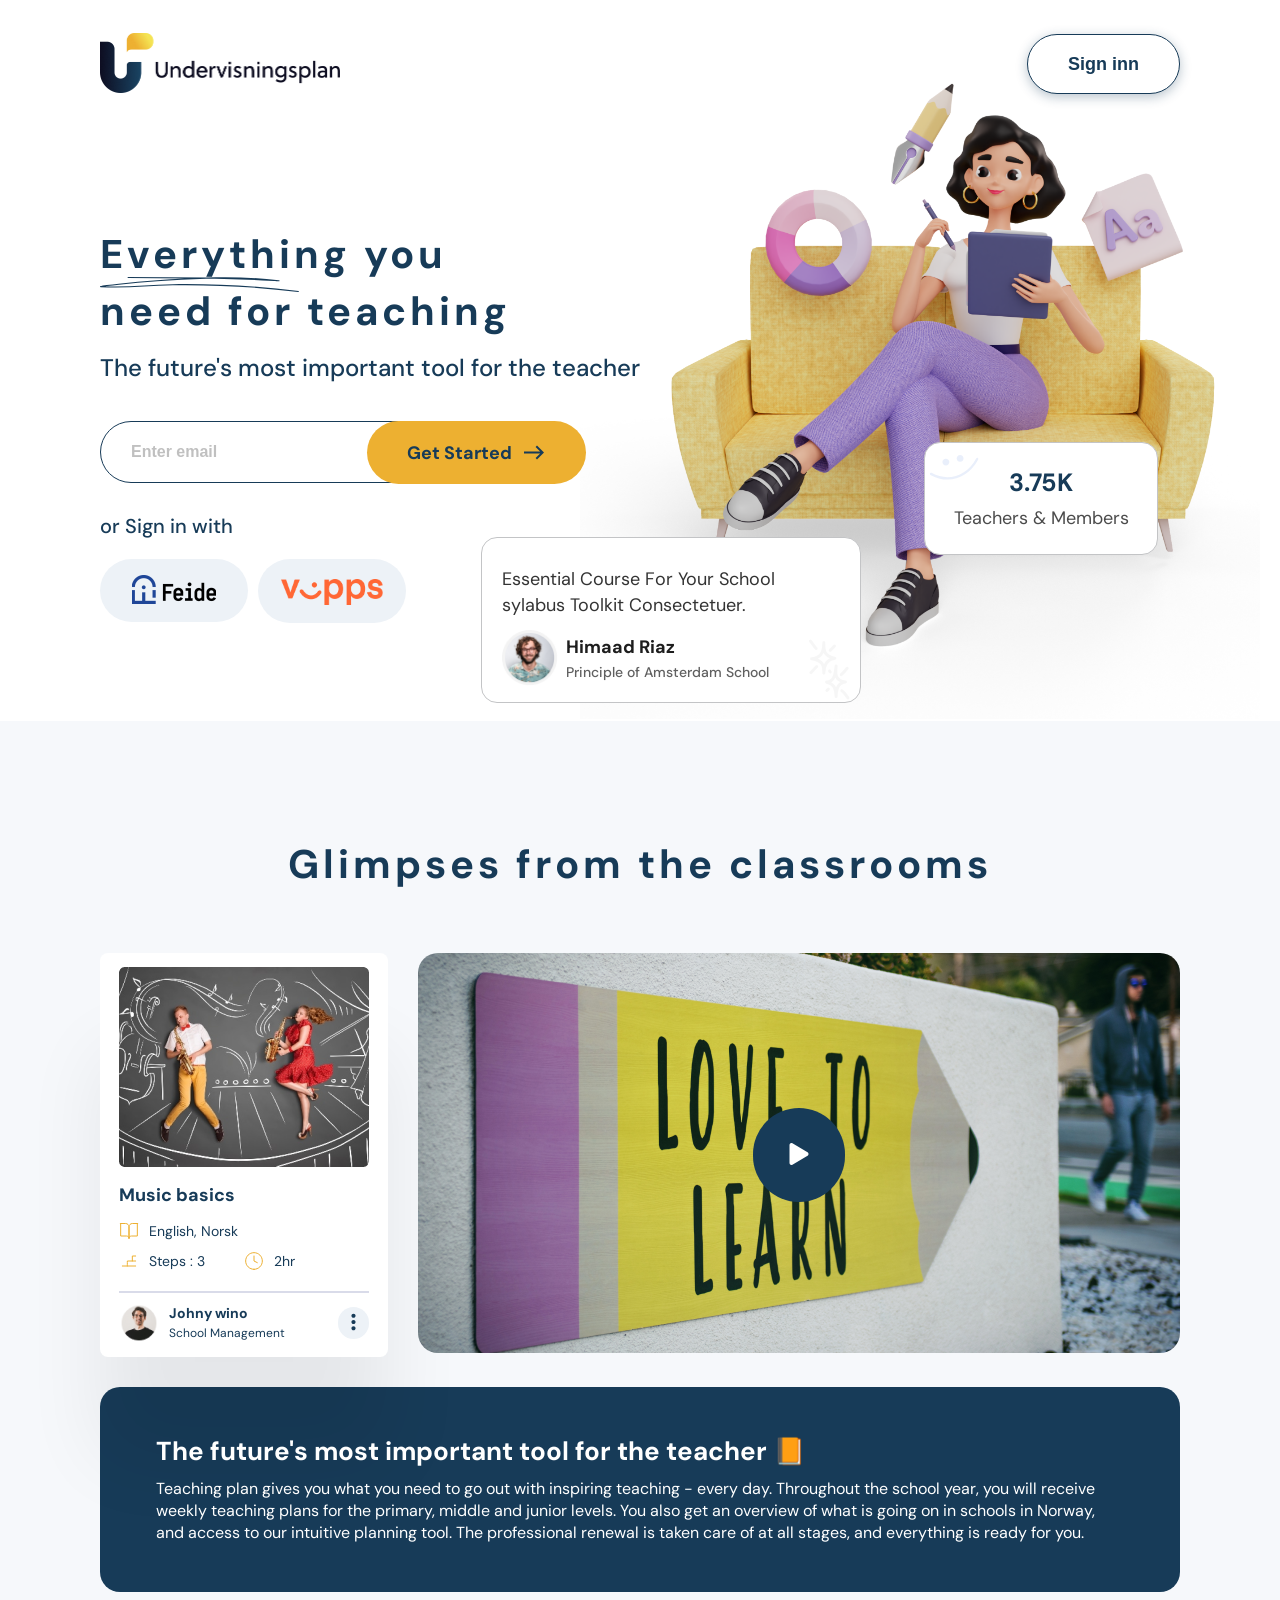
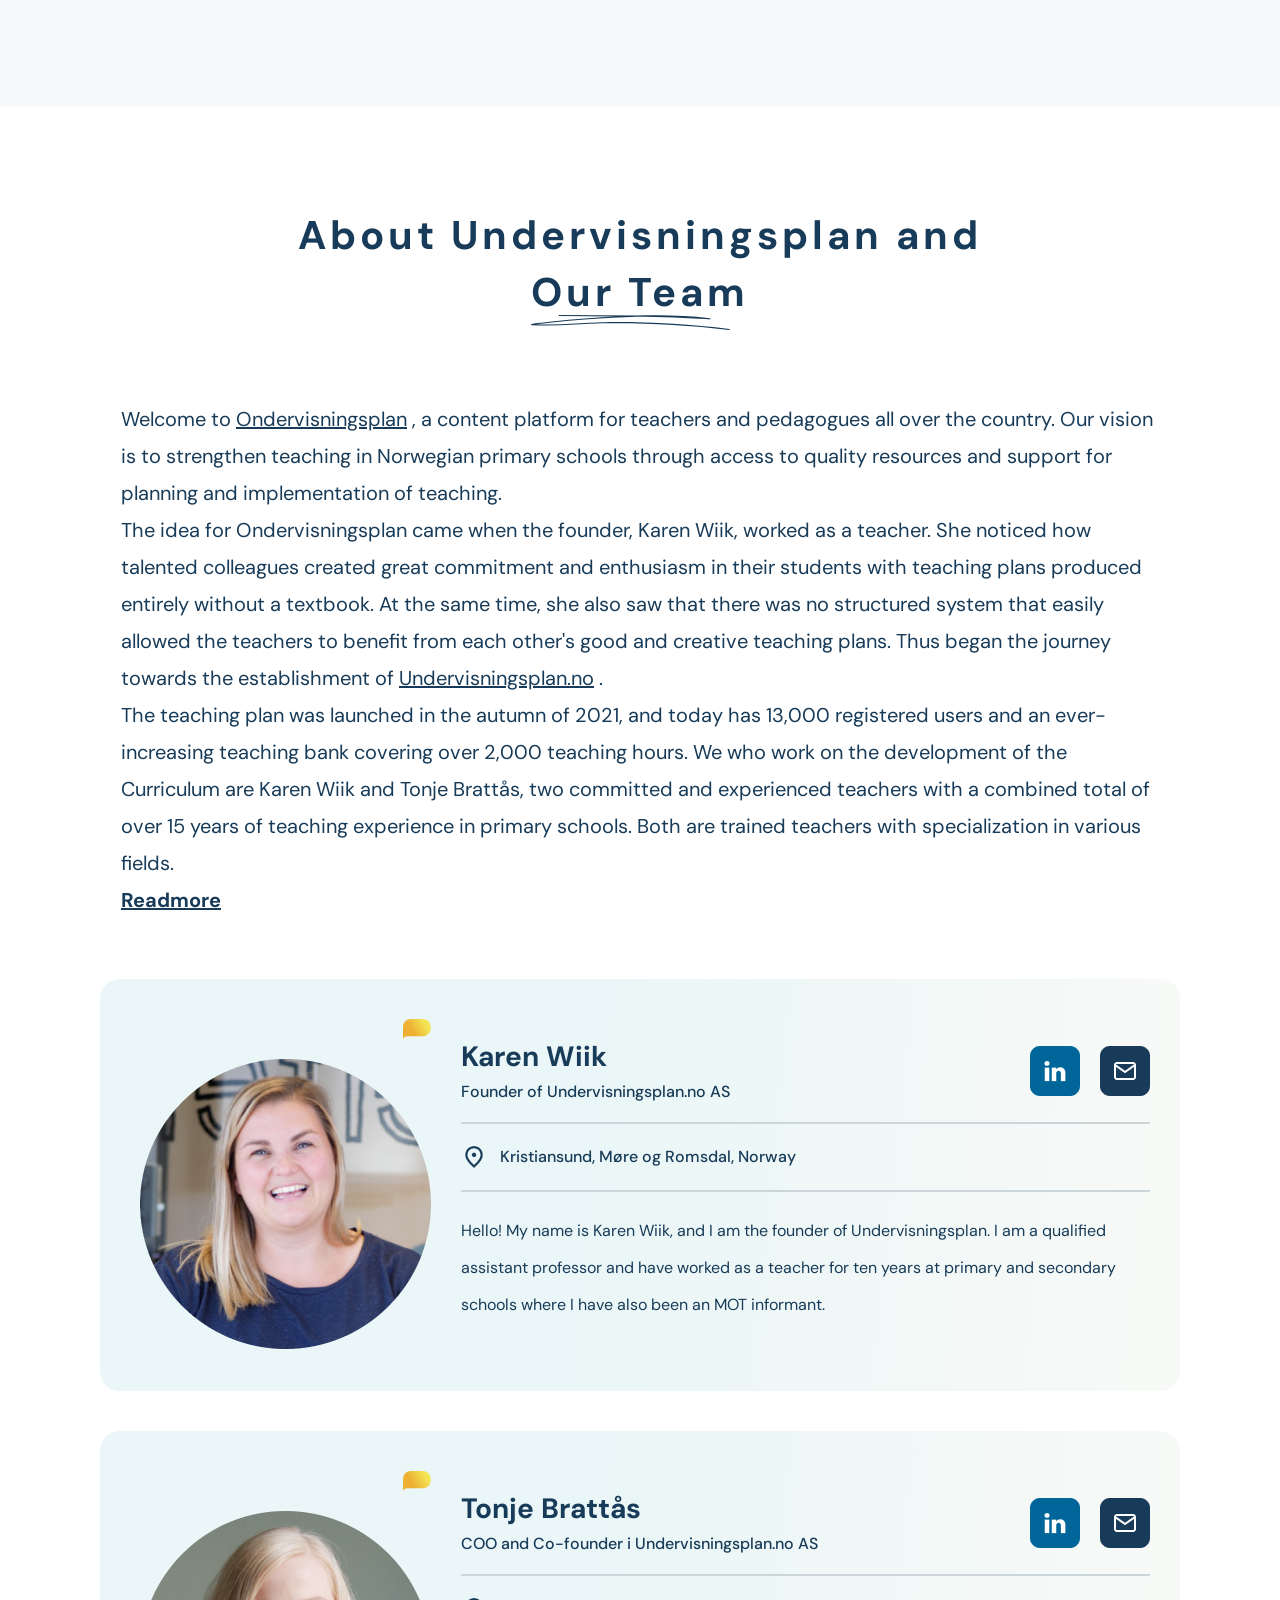
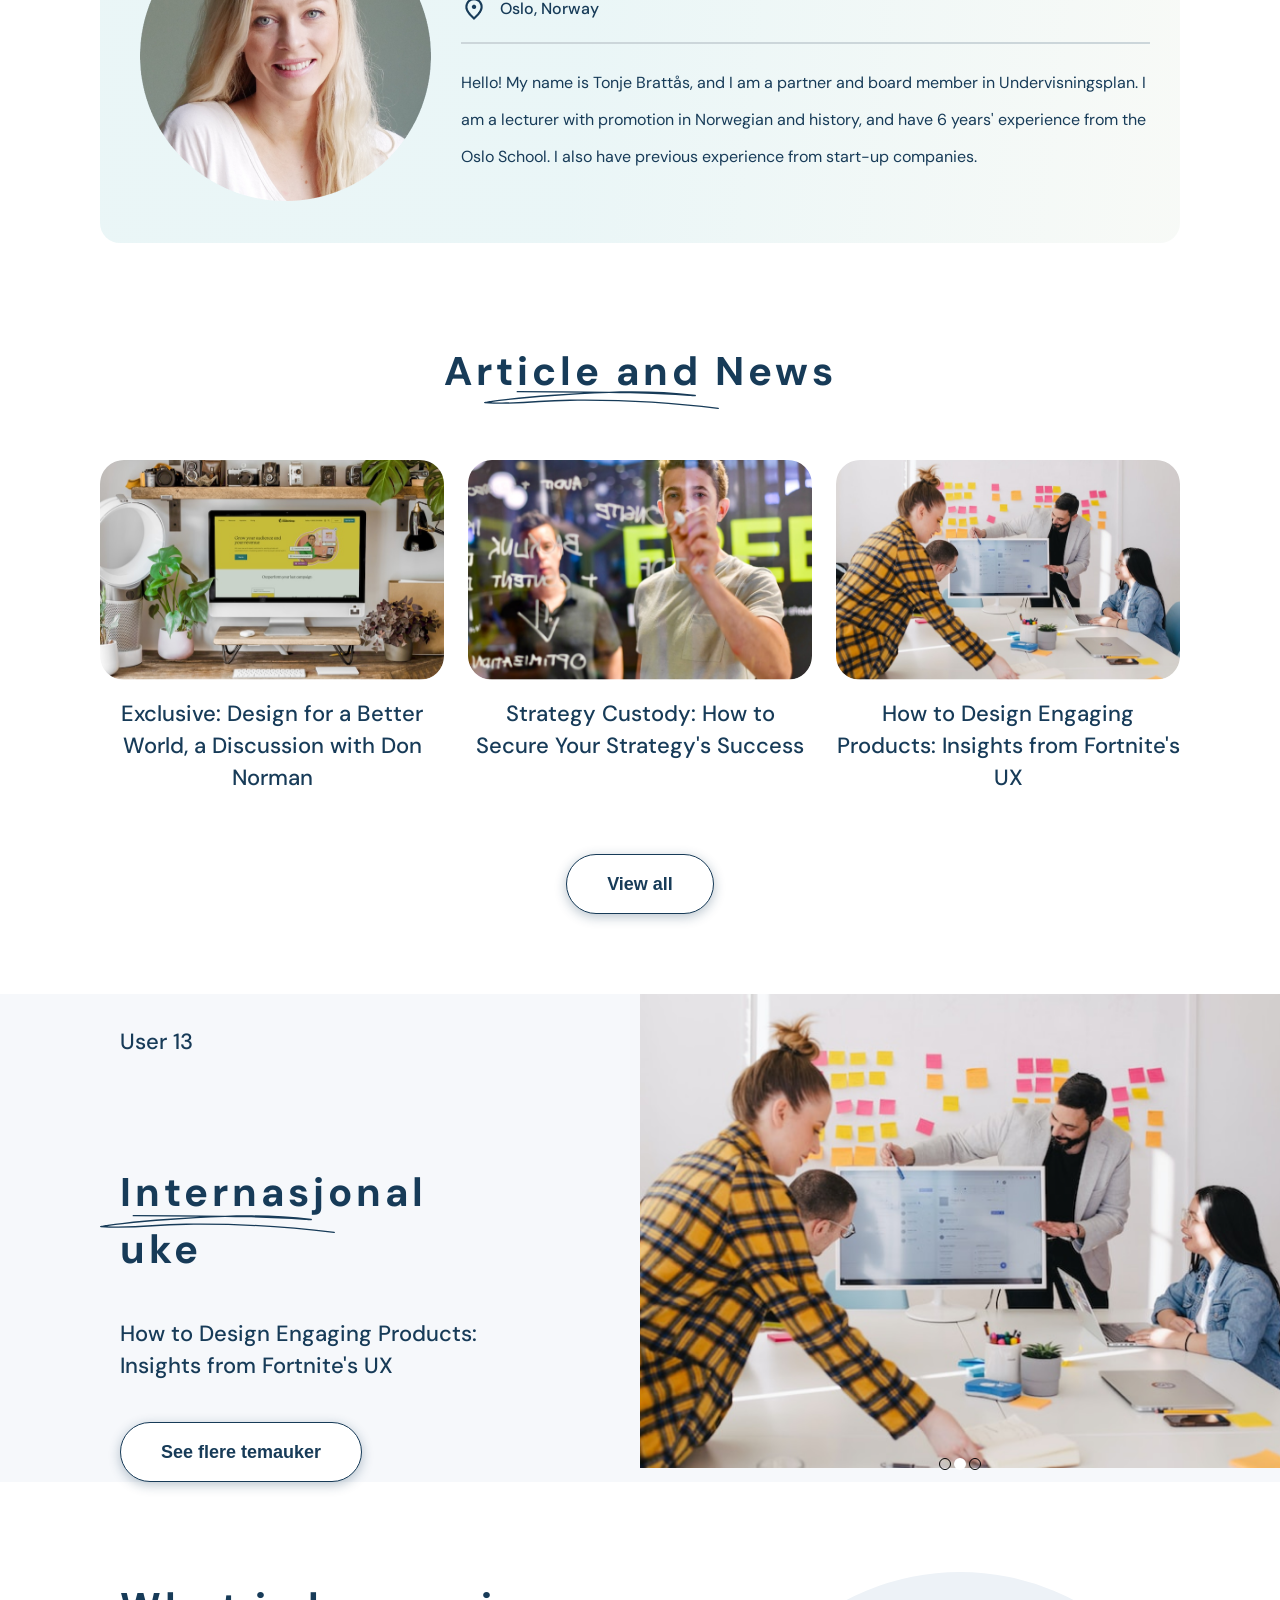
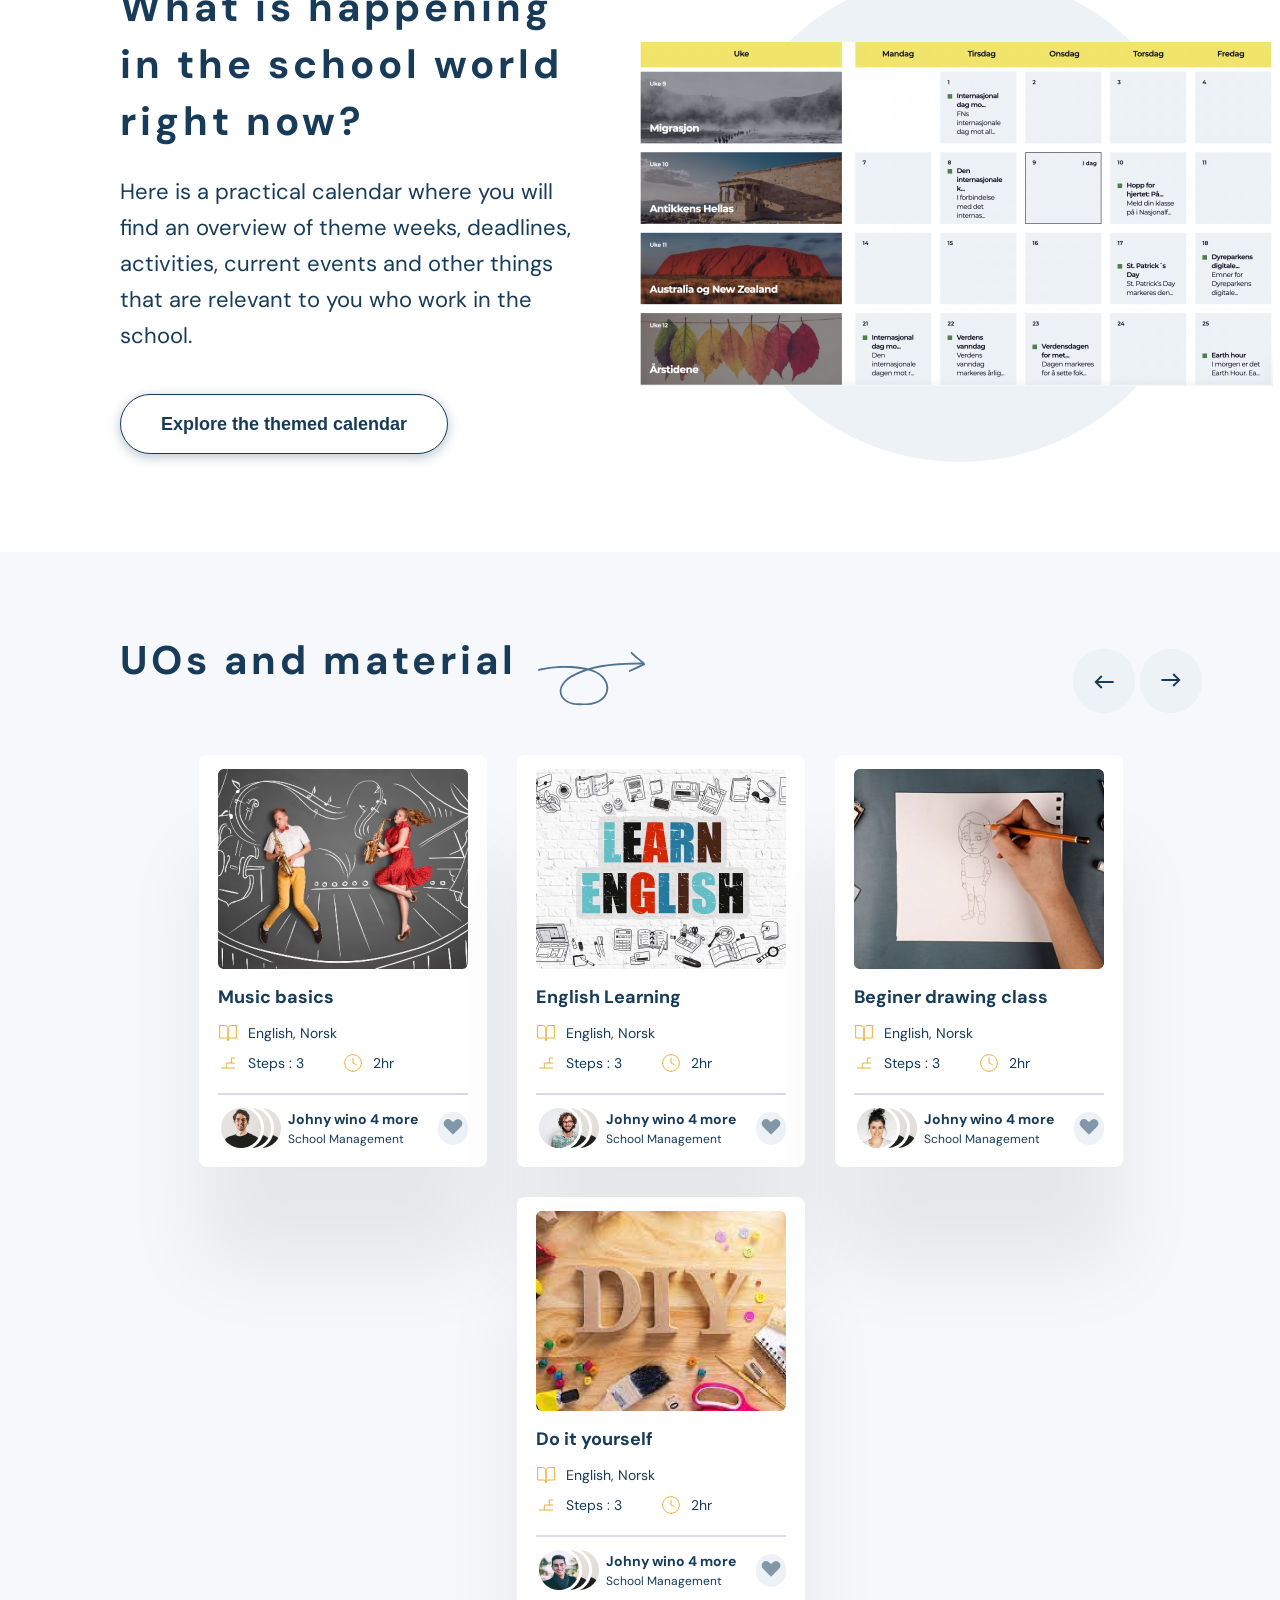
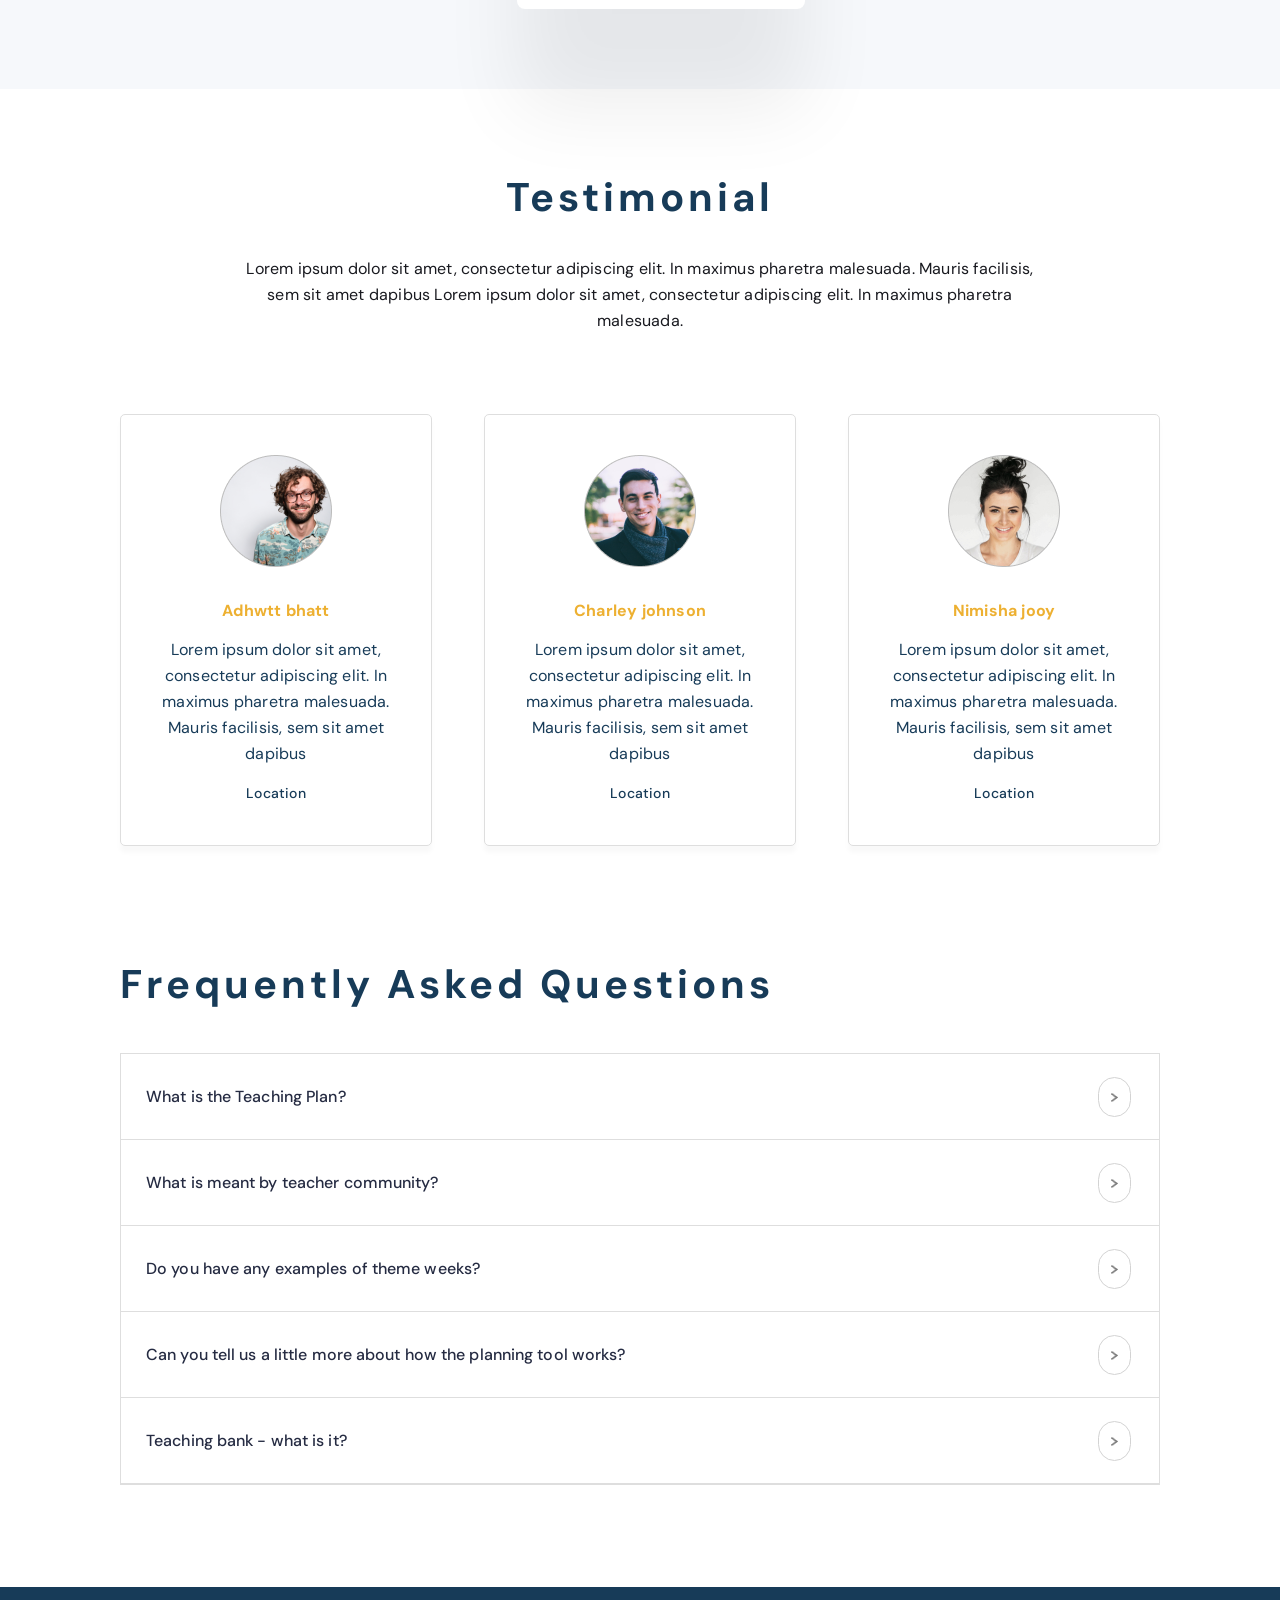
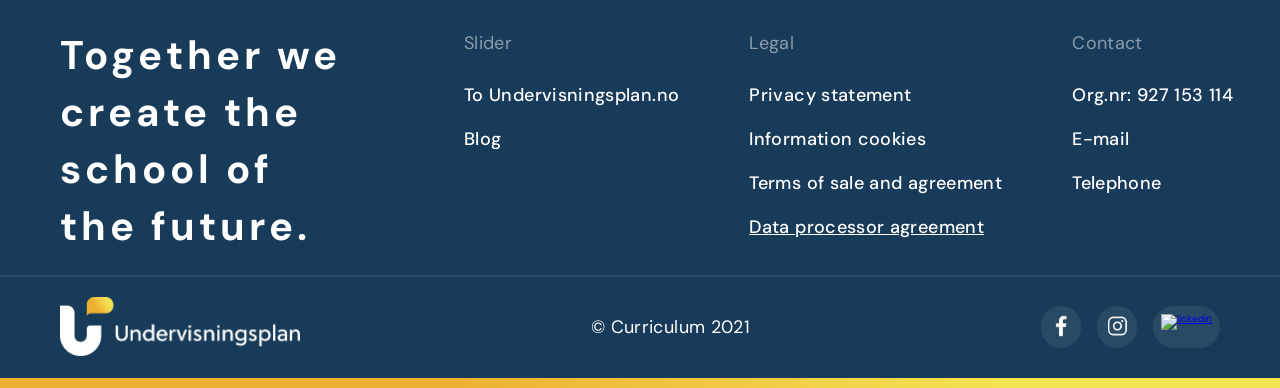
==== commit c10b0221: "font face added and figma 2 started" ====
--- a/task-1/index.html
+++ b/task-1/index.html
@@ -5,9 +5,8 @@
     <meta name="viewport" content="width=device-width, initial-scale=1.0" />
     <title>Undervisningsplan</title>
     <link rel="icon" type="image/x-icon" href="./assets/images/favicon.png" />
+    <link rel="stylesheet" href="./assets/fonts/Dm-Sans/stylesheet.css">
     <link rel="stylesheet" href="./assets/css/style.css" />
-
-    <script src="./assets/js/jquery-3.7.1.min.js.js"></script>
   </head>
   <body>
     <!-- navbar -->
@@ -1213,6 +1212,8 @@
       </div>
       <div class="footer__gradient"></div>
     </footer>
+
+    <script src="./assets/js/jquery-3.7.1.min.js.js"></script>
     <script src="./assets/js/script.js"></script>
   </body>
 </html>
--- a/task-1/assets/fonts/Dm-Sans/stylesheet.css
+++ b/task-1/assets/fonts/Dm-Sans/stylesheet.css
@@ -0,0 +1,70 @@
+@font-face {
+    font-family: 'DM Sans';
+    src: url('DMSans9pt-ExtraLight.woff2') format('woff2'),
+        url('DMSans9pt-ExtraLight.woff') format('woff'),
+        url('DMSans9pt-ExtraLight.ttf') format('truetype');
+    font-weight: 200;
+    font-style: normal;
+    font-display: swap;
+}
+
+@font-face {
+    font-family: 'DM Sans';
+    src: url('DMSans9pt-Regular.woff2') format('woff2'),
+        url('DMSans9pt-Regular.woff') format('woff'),
+        url('DMSans9pt-Regular.ttf') format('truetype');
+    font-weight: normal;
+    font-style: normal;
+    font-display: swap;
+}
+
+@font-face {
+    font-family: 'DM Sans';
+    src: url('DMSans9pt-Thin.woff2') format('woff2'),
+        url('DMSans9pt-Thin.woff') format('woff'),
+        url('DMSans9pt-Thin.ttf') format('truetype');
+    font-weight: 100;
+    font-style: normal;
+    font-display: swap;
+}
+
+@font-face {
+    font-family: 'DM Sans';
+    src: url('DMSans9pt-Bold.woff2') format('woff2'),
+        url('DMSans9pt-Bold.woff') format('woff'),
+        url('DMSans9pt-Bold.ttf') format('truetype');
+    font-weight: bold;
+    font-style: normal;
+    font-display: swap;
+}
+
+@font-face {
+    font-family: 'DM Sans';
+    src: url('DMSans9pt-Medium.woff2') format('woff2'),
+        url('DMSans9pt-Medium.woff') format('woff'),
+        url('DMSans9pt-Medium.ttf') format('truetype');
+    font-weight: 500;
+    font-style: normal;
+    font-display: swap;
+}
+
+@font-face {
+    font-family: 'DM Sans';
+    src: url('DMSans9pt-Light.woff2') format('woff2'),
+        url('DMSans9pt-Light.woff') format('woff'),
+        url('DMSans9pt-Light.ttf') format('truetype');
+    font-weight: 300;
+    font-style: normal;
+    font-display: swap;
+}
+
+@font-face {
+    font-family: 'DM Sans';
+    src: url('DMSans9pt-SemiBold.woff2') format('woff2'),
+        url('DMSans9pt-SemiBold.woff') format('woff'),
+        url('DMSans9pt-SemiBold.ttf') format('truetype');
+    font-weight: 600;
+    font-style: normal;
+    font-display: swap;
+}
+
--- a/task-1/assets/css/style.css
+++ b/task-1/assets/css/style.css
@@ -1,5 +1,3 @@
-@import url("https://fonts.googleapis.com/css2?family=DM+Sans:ital,opsz,wght@0,9..40,100..1000;1,9..40,100..1000&display=swap");
-
 :root {
   --blue: rgba(23, 59, 88, 1);
   --gray: rgba(237, 242, 247, 1);
@@ -12,7 +10,7 @@
   box-sizing: border-box;
   margin: 0;
   padding: 0;
-  line-height: 0;
+  line-height: 1;
 }
 
 html {
@@ -302,7 +300,7 @@
   letter-spacing: 3%;
 }
 .hero__right__review-card__main__user__details__para {
-  font-size: 1.4rem;
+  font-size: 14px;
   font-weight: 500;
   line-height: 1.8rem;
   opacity: 0.7;
@@ -1150,7 +1148,7 @@
     margin: -50px -20px 50px 0;
   }
   .hero__right__users-card {
-    bottom: 38%;
+    bottom: 46%;
     width: 175px;
     padding: 15px;
   }
@@ -1290,7 +1288,7 @@
   }
   .testimonial__container {
     flex-wrap: wrap;
-    gap: 40px;
+    gap: 36px;
   }
   .testimonial__container__card {
     max-width: 325px;
@@ -1325,7 +1323,7 @@
     padding: 12px 24px;
   }
   .course-card {
-    margin: 0 auto;
+    width: 100%;
   }
   .header__nav__logo__img,
   .footer__container__bottom__group {
@@ -1523,6 +1521,9 @@
   .footer__container__top {
     flex-direction: column;
   }
+  .footer__container__top__title {
+    min-width: auto;
+  }
 }
 
 @media (max-width: 560px) {
@@ -1653,5 +1654,6 @@
   }
   .footer__container__top__content {
     flex-direction: column;
-  }
-}
+    max-width: fit-content;
+  }
+}
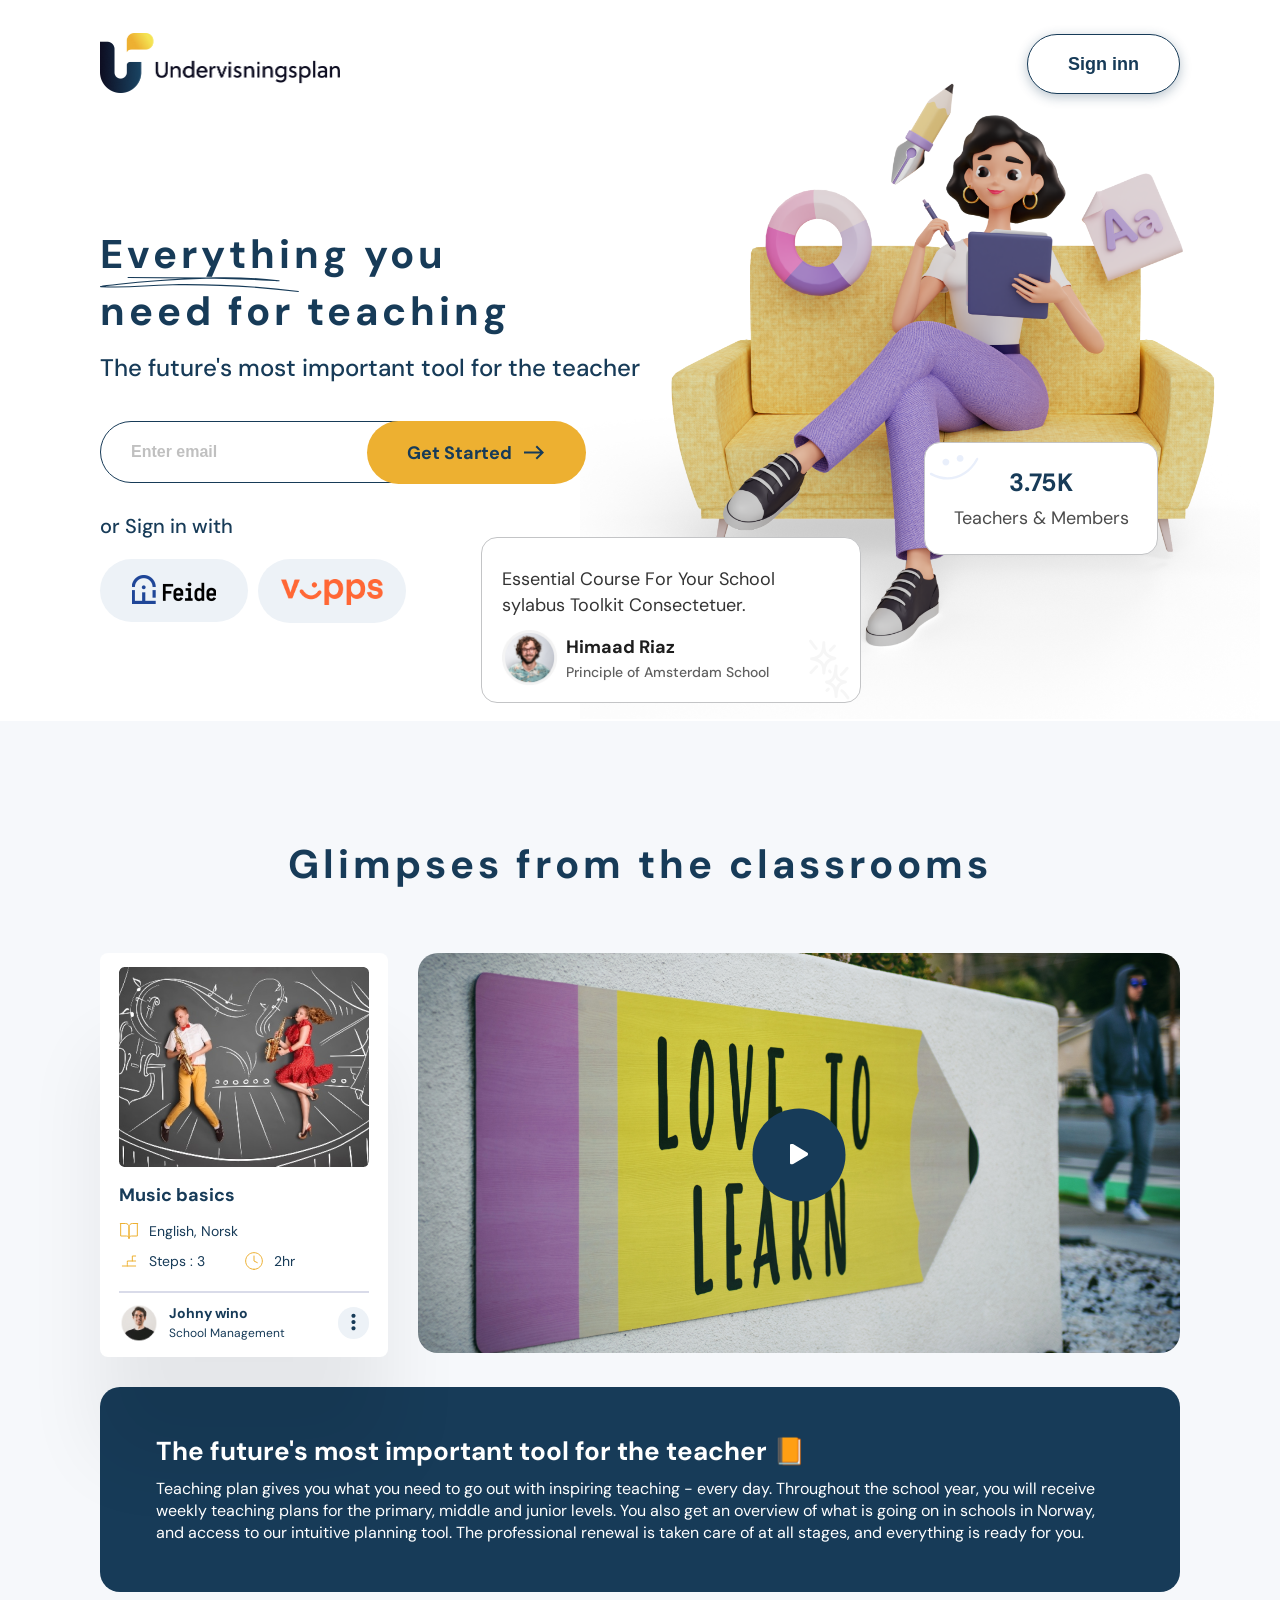
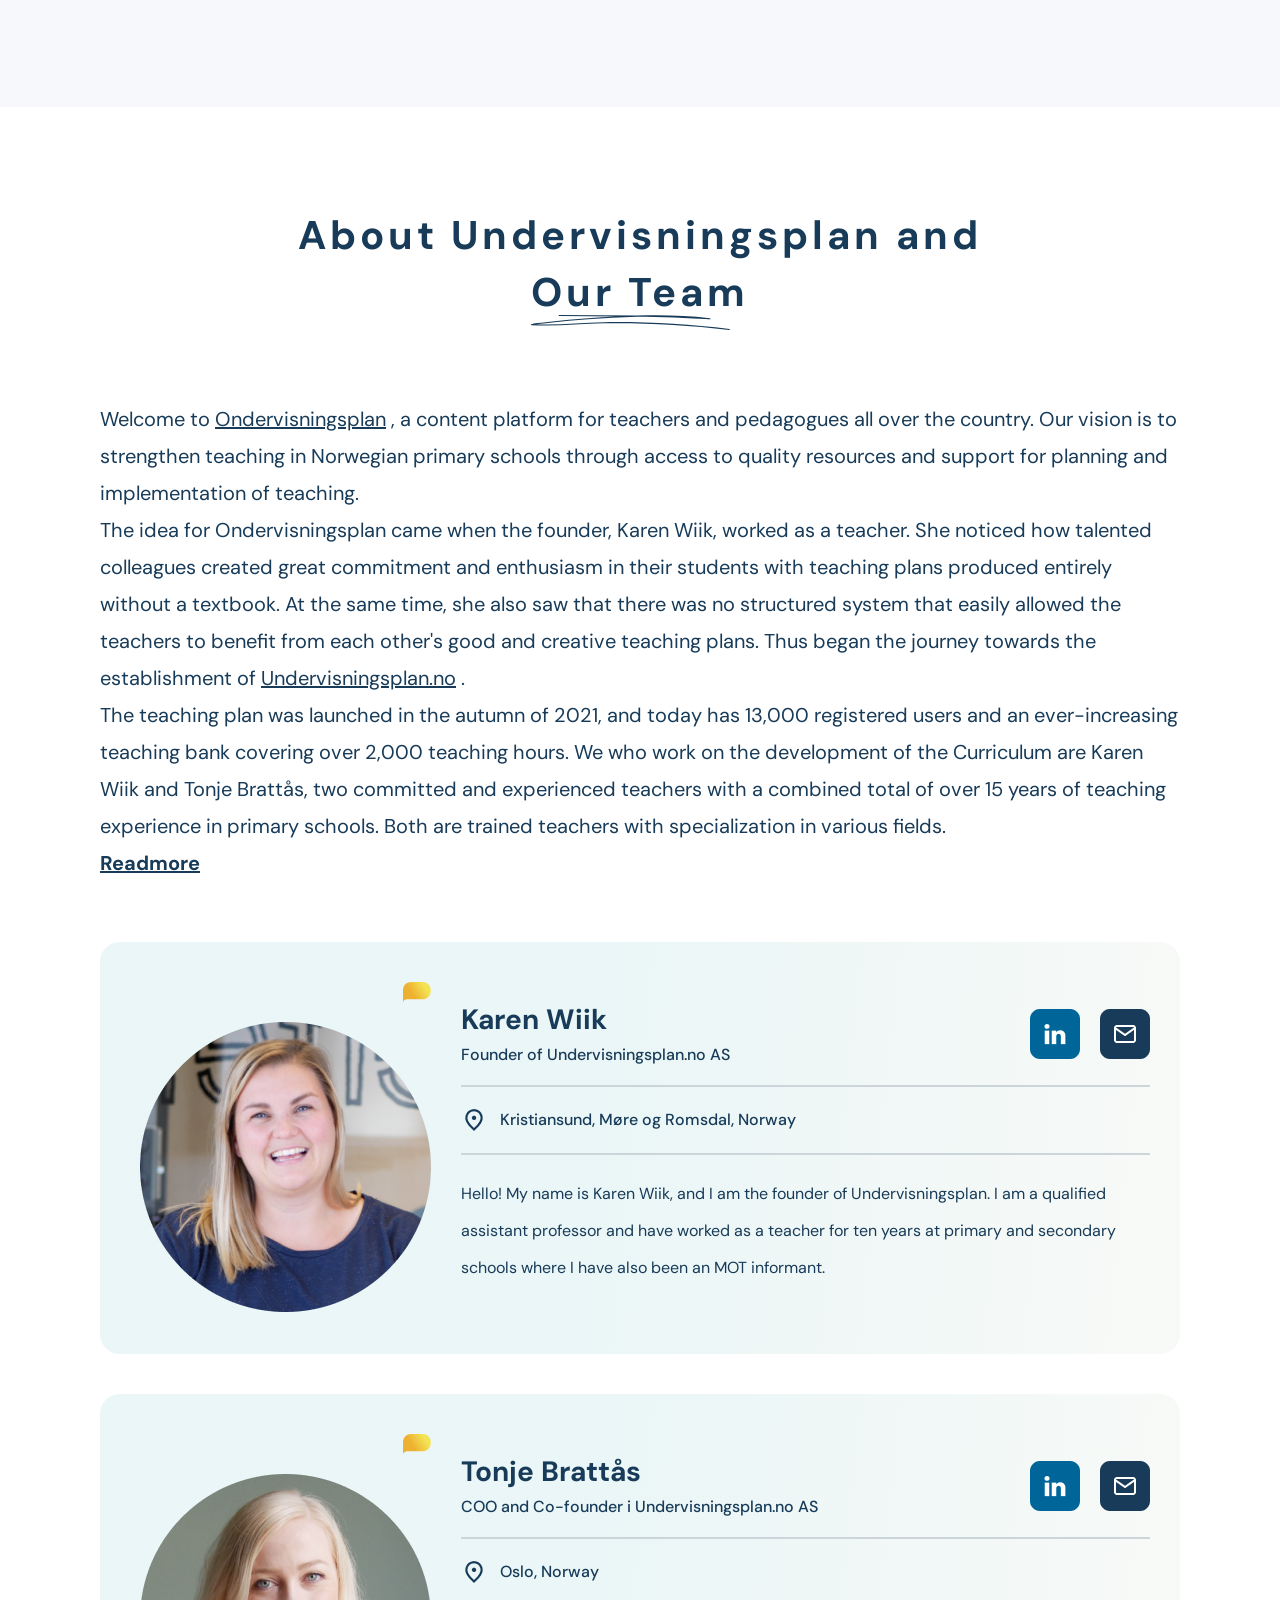
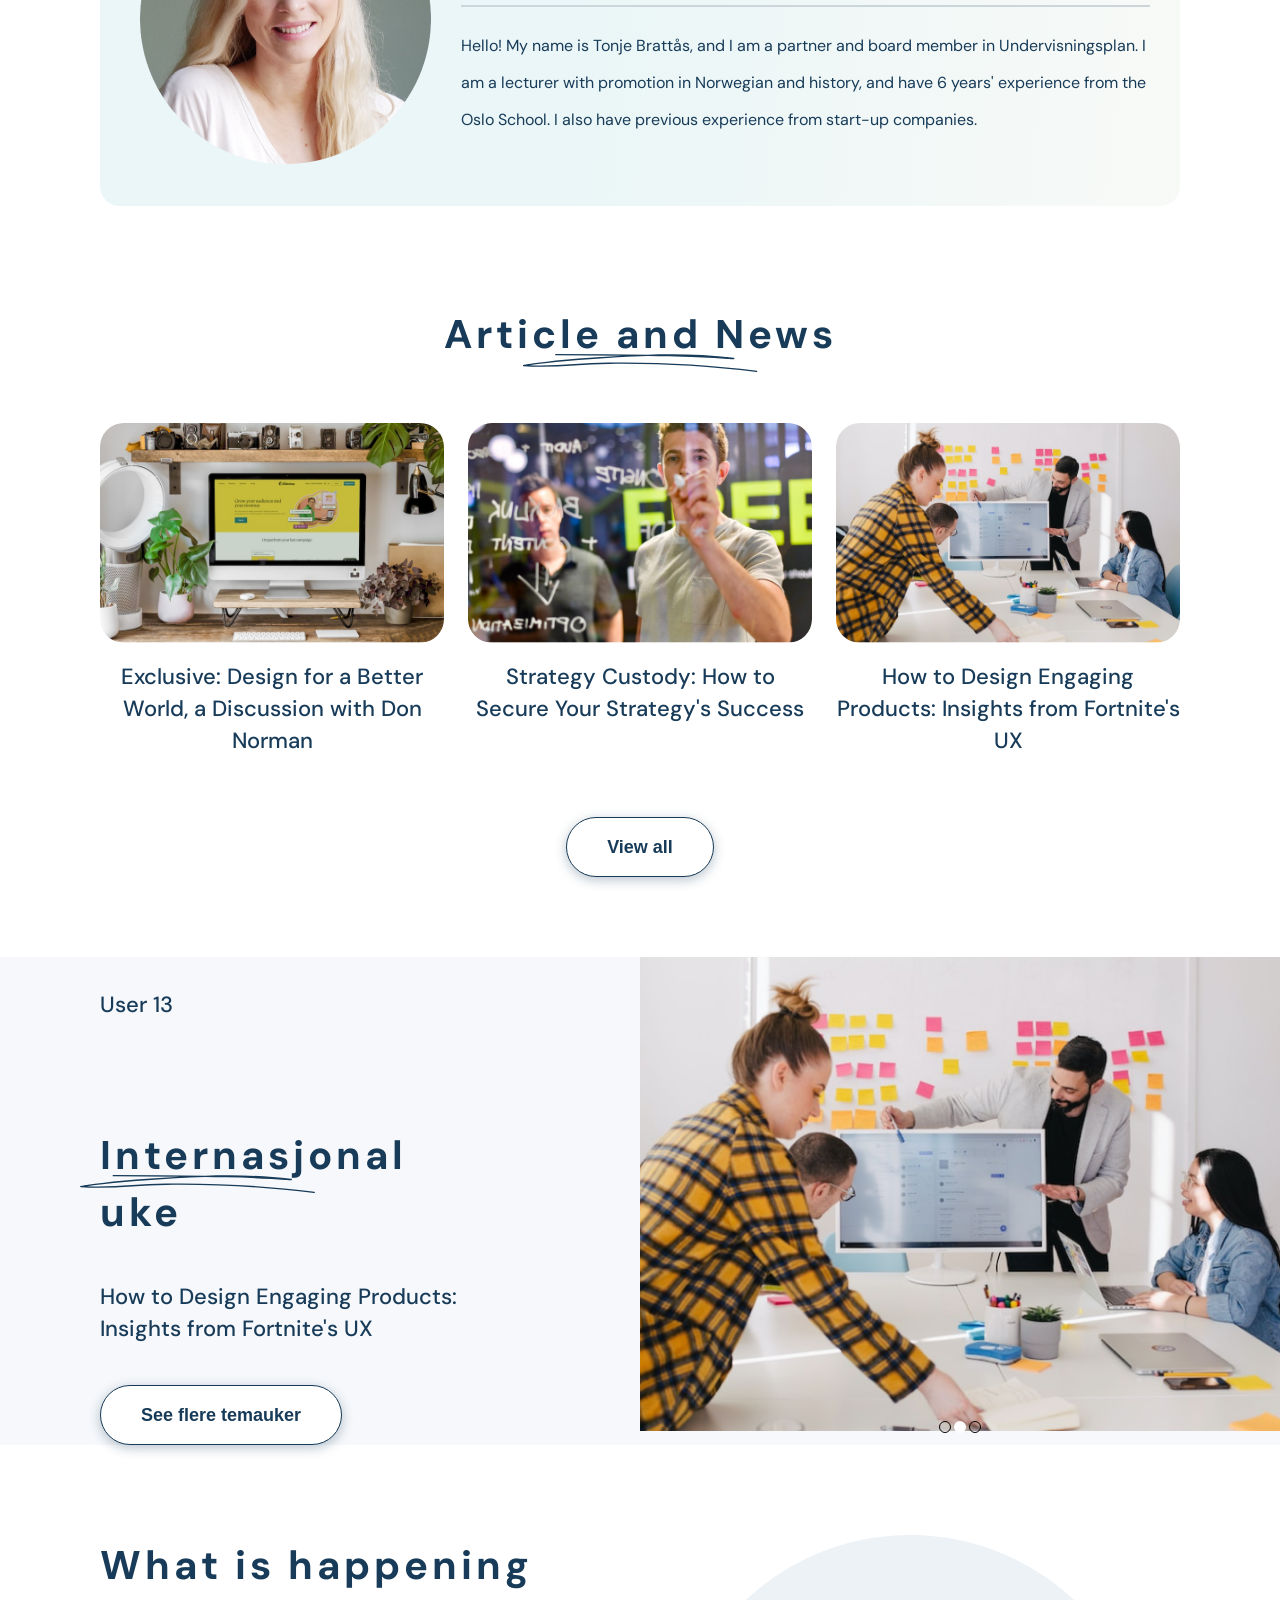
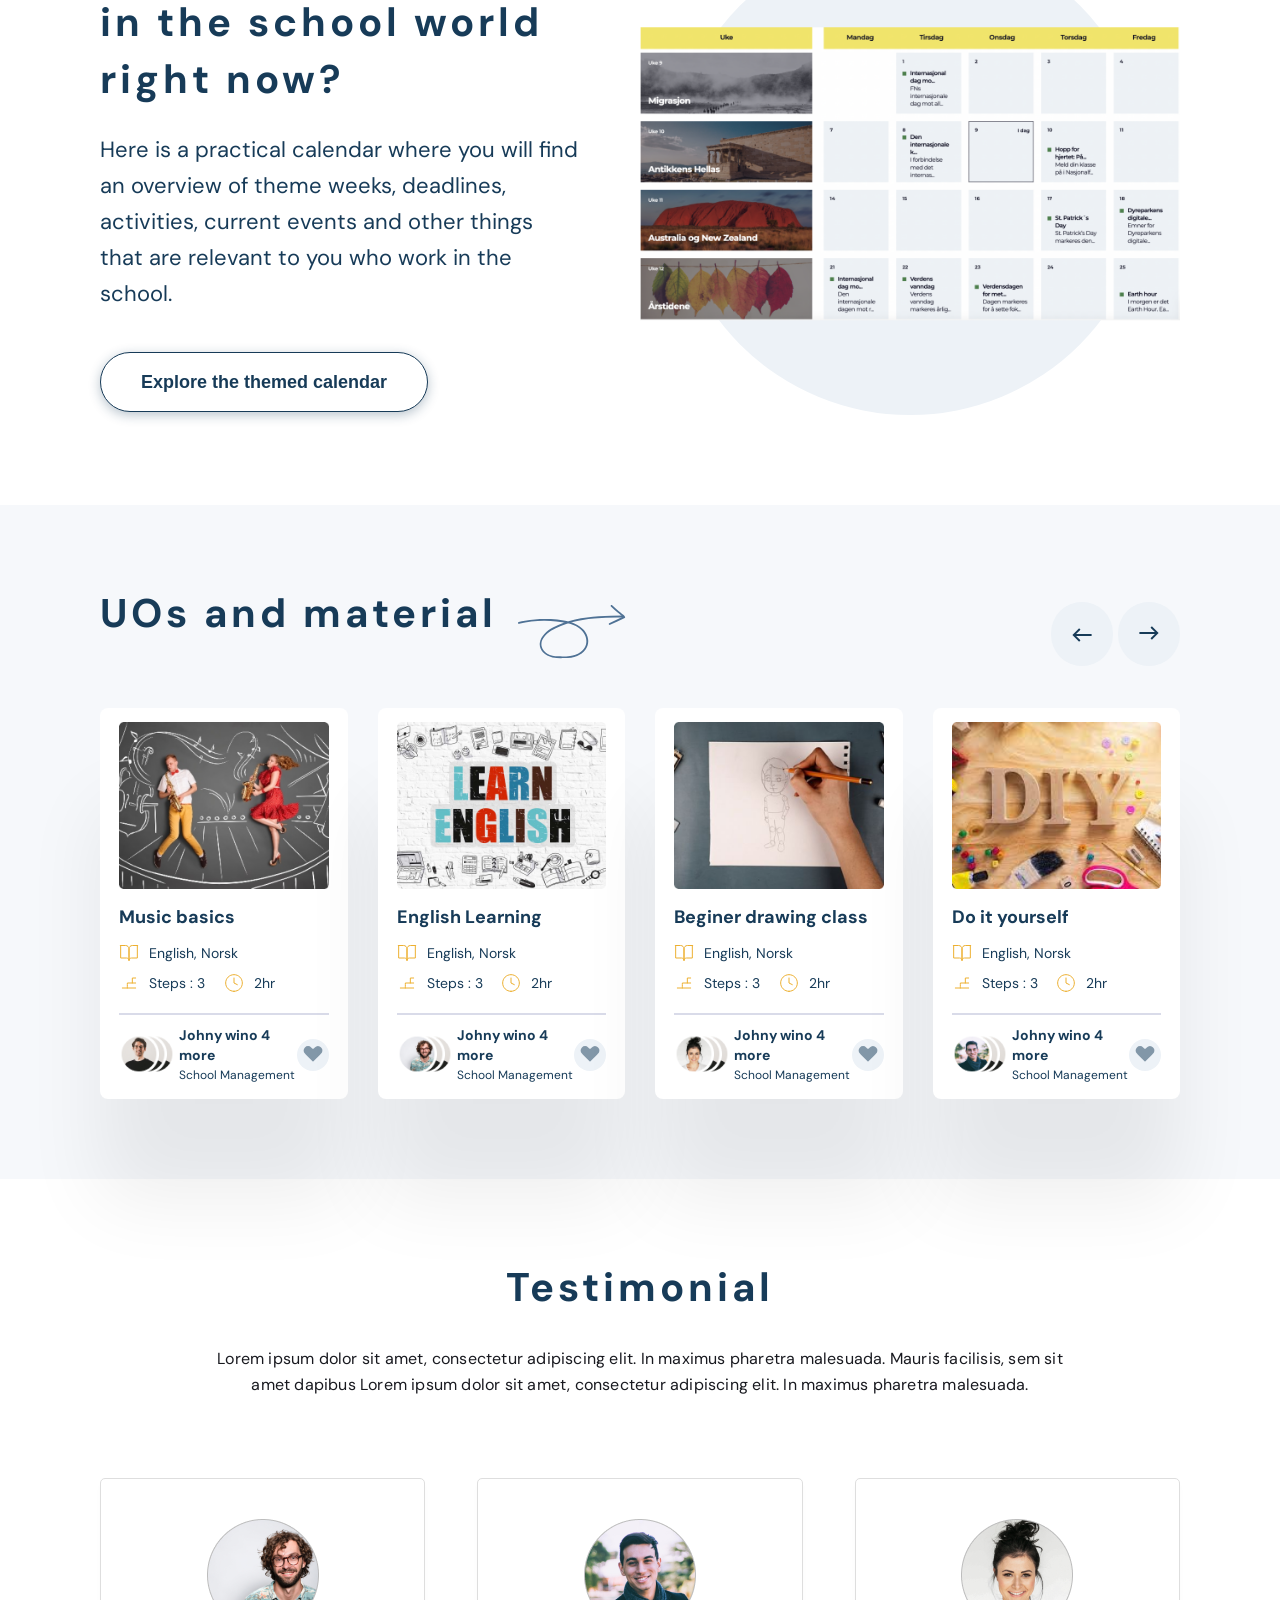
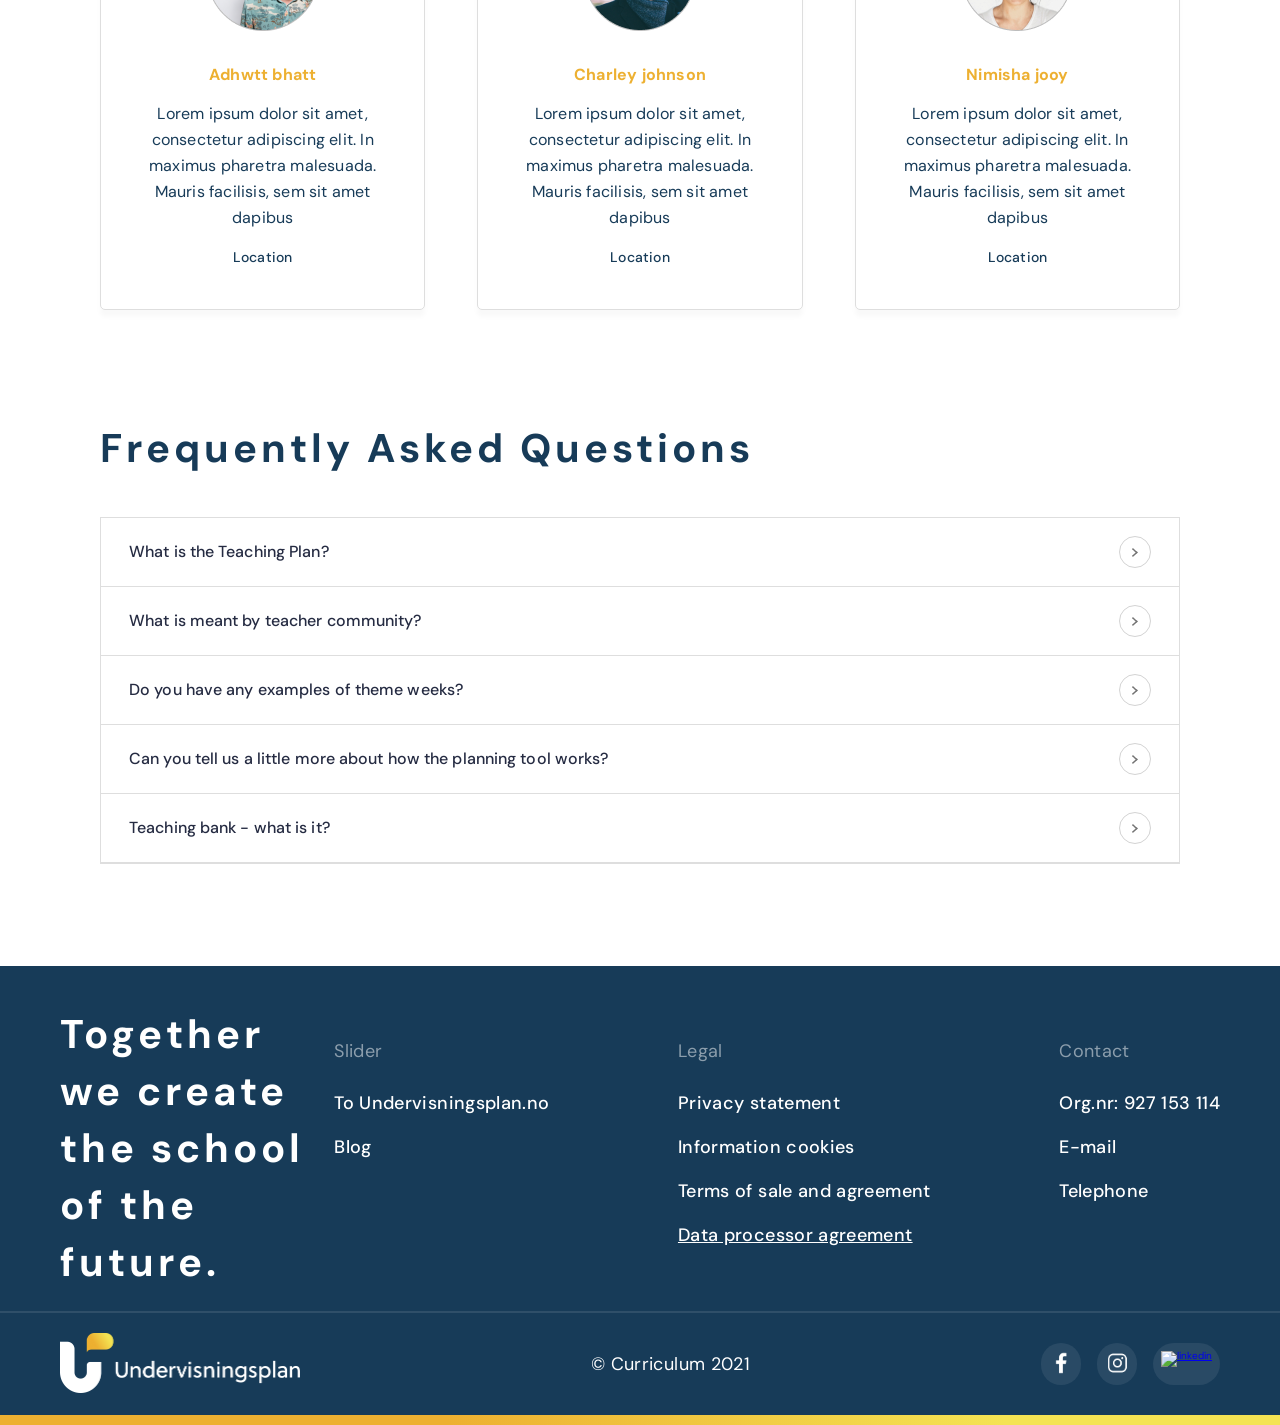
==== commit 33052951: "code review points of 22/01/25 are completed" ====
--- a/task-1/index.html
+++ b/task-1/index.html
@@ -5,7 +5,7 @@
     <meta name="viewport" content="width=device-width, initial-scale=1.0" />
     <title>Undervisningsplan</title>
     <link rel="icon" type="image/x-icon" href="./assets/images/favicon.png" />
-    <link rel="stylesheet" href="./assets/fonts/Dm-Sans/stylesheet.css">
+    <link rel="stylesheet" href="./assets/fonts/Dm-Sans/stylesheet.css" />
     <link rel="stylesheet" href="./assets/css/style.css" />
   </head>
   <body>
@@ -128,7 +128,7 @@
       <div class="container">
         <h1 class="title classroom-heading">Glimpses from the classrooms</h1>
         <div class="classroom__top">
-          <div class="course-card">
+          <div class="course-card classroom__top__courseCard">
             <img
               class="course-card__img"
               src="./assets/images/basic-english.png"
@@ -196,7 +196,7 @@
               />
             </div>
             <span class="classroom__top__right__iconDiv"
-              ><img src="./assets/images/play-icon.svg" alt="play icon"
+              ><img class="classroom__top__right__iconDiv__img" src="./assets/images/play-icon.svg" alt="play icon"
             /></span>
           </div>
         </div>
@@ -496,7 +496,7 @@
     </section>
 
     <!-- calendar section -->
-    <section class="container-12">
+    <section class="container">
       <div class="calendar">
         <div class="calendar__left container-half">
           <h1 class="title calendar__left__title">
@@ -511,7 +511,7 @@
             Explore the themed calendar
           </button>
         </div>
-        <div class="calendar__right relative  container-half">
+        <div class="calendar__right relative container-half">
           <div class="calendar__right__base"></div>
           <div class="calendar__right__overlay absolute">
             <img
@@ -526,7 +526,7 @@
 
     <!-- uos -->
     <section class="uos">
-      <div class="uos-container">
+      <div class="container">
         <div class="uos__heading">
           <h1 class="title">
             UOs and material
@@ -556,7 +556,7 @@
           </div>
         </div>
         <div class="uos__content">
-          <div class="course-card">
+          <div class="course-card course-card-uos">
             <img
               class="course-card__img"
               src="./assets/images/basic-english.png"
@@ -593,24 +593,21 @@
             <div class="course-card__footer">
               <div class="course-card__footer__user">
                 <div class="course-card__footer__user__profiles">
-                  <span class="course-card__footer__user__profile1">
-                    <img
-                      src="./assets/images/Johny-thumbnail.png"
-                      alt="user image"
-                    />
-                  </span>
-                  <span class="course-card__footer__user__profile2">
-                    <img
-                      src="./assets/images/Johny-thumbnail.png"
-                      alt="user image"
-                    />
-                  </span>
-                  <span class="course-card__footer__user__profile3">
-                    <img
-                      src="./assets/images/Johny-thumbnail.png"
-                      alt="user image"
-                    />
-                  </span>
+                  <img
+                    class="course-card__footer__user__profiles__img1"
+                    src="./assets/images/Johny-thumbnail.png"
+                    alt="user image"
+                  />
+                  <img
+                    class="course-card__footer__user__profiles__img2"
+                    src="./assets/images/Johny-thumbnail.png"
+                    alt="user image"
+                  />
+                  <img
+                    class="course-card__footer__user__profiles__img3"
+                    src="./assets/images/Johny-thumbnail.png"
+                    alt="user image"
+                  />
                 </div>
                 <div class="course-card__footer__user__details">
                   <h4 class="course-card__footer__user__details__title">
@@ -630,7 +627,7 @@
               </button>
             </div>
           </div>
-          <div class="course-card">
+          <div class="course-card course-card-uos">
             <img
               class="course-card__img"
               src="./assets/images/english-learning.png"
@@ -667,24 +664,21 @@
             <div class="course-card__footer">
               <div class="course-card__footer__user">
                 <div class="course-card__footer__user__profiles">
-                  <span class="course-card__footer__user__profile1">
-                    <img
-                      src="./assets/images/Himaad-thumbnail.png"
-                      alt="user image"
-                    />
-                  </span>
-                  <span class="course-card__footer__user__profile2">
-                    <img
-                      src="./assets/images/Johny-thumbnail.png"
-                      alt="user image"
-                    />
-                  </span>
-                  <span class="course-card__footer__user__profile3">
-                    <img
-                      src="./assets/images/Johny-thumbnail.png"
-                      alt="user image"
-                    />
-                  </span>
+                  <img
+                    class="course-card__footer__user__profiles__img1"
+                    src="./assets/images/Himaad-thumbnail.png"
+                    alt="user image"
+                  />
+                  <img
+                    class="course-card__footer__user__profiles__img2"
+                    src="./assets/images/Johny-thumbnail.png"
+                    alt="user image"
+                  />
+                  <img
+                    class="course-card__footer__user__profiles__img3"
+                    src="./assets/images/Johny-thumbnail.png"
+                    alt="user image"
+                  />
                 </div>
                 <div class="course-card__footer__user__details">
                   <h4 class="course-card__footer__user__details__title">
@@ -704,7 +698,7 @@
               </button>
             </div>
           </div>
-          <div class="course-card">
+          <div class="course-card course-card-uos">
             <img
               class="course-card__img"
               src="./assets/images/draw-a-person.png"
@@ -741,24 +735,21 @@
             <div class="course-card__footer">
               <div class="course-card__footer__user">
                 <div class="course-card__footer__user__profiles">
-                  <span class="course-card__footer__user__profile1">
-                    <img
-                      src="./assets/images/Nimisha-thumbnail.png"
-                      alt="user image"
-                    />
-                  </span>
-                  <span class="course-card__footer__user__profile2">
-                    <img
-                      src="./assets/images/Johny-thumbnail.png"
-                      alt="user image"
-                    />
-                  </span>
-                  <span class="course-card__footer__user__profile3">
-                    <img
-                      src="./assets/images/Johny-thumbnail.png"
-                      alt="user image"
-                    />
-                  </span>
+                  <img
+                    class="course-card__footer__user__profiles__img1"
+                    src="./assets/images/Nimisha-thumbnail.png"
+                    alt="user image"
+                  />
+                  <img
+                    class="course-card__footer__user__profiles__img2"
+                    src="./assets/images/Johny-thumbnail.png"
+                    alt="user image"
+                  />
+                  <img
+                    class="course-card__footer__user__profiles__img3"
+                    src="./assets/images/Johny-thumbnail.png"
+                    alt="user image"
+                  />
                 </div>
                 <div class="course-card__footer__user__details">
                   <h4 class="course-card__footer__user__details__title">
@@ -778,7 +769,7 @@
               </button>
             </div>
           </div>
-          <div class="course-card">
+          <div class="course-card course-card-uos">
             <img
               class="course-card__img"
               src="./assets/images/do-it-yourself.png"
@@ -815,24 +806,21 @@
             <div class="course-card__footer">
               <div class="course-card__footer__user">
                 <div class="course-card__footer__user__profiles">
-                  <span class="course-card__footer__user__profile1">
-                    <img
-                      src="./assets/images/Charley-thumbnail.png"
-                      alt="user image"
-                    />
-                  </span>
-                  <span class="course-card__footer__user__profile2">
-                    <img
-                      src="./assets/images/Johny-thumbnail.png"
-                      alt="user image"
-                    />
-                  </span>
-                  <span class="course-card__footer__user__profile3">
-                    <img
-                      src="./assets/images/Johny-thumbnail.png"
-                      alt="user image"
-                    />
-                  </span>
+                  <img
+                    class="course-card__footer__user__profiles__img1"
+                    src="./assets/images/Charley-thumbnail.png"
+                    alt="user image"
+                  />
+                  <img
+                    class="course-card__footer__user__profiles__img2"
+                    src="./assets/images/Johny-thumbnail.png"
+                    alt="user image"
+                  />
+                  <img
+                    class="course-card__footer__user__profiles__img3"
+                    src="./assets/images/Johny-thumbnail.png"
+                    alt="user image"
+                  />
                 </div>
                 <div class="course-card__footer__user__details">
                   <h4 class="course-card__footer__user__details__title">
@@ -857,7 +845,7 @@
     </section>
 
     <!-- testimonial -->
-    <section class="container-12">
+    <section class="container">
       <div class="testimonial">
         <h1 class="title testimonial__title">Testimonial</h1>
         <p class="testimonial__para">
@@ -1093,9 +1081,7 @@
       <div class="footer__container">
         <div class="footer__container__top">
           <h1 class="title footer__container__top__title">
-            Together we <br />create the <br />
-            school of<br />
-            the future.
+            Together we create the school of the future.
           </h1>
           <div class="footer__container__top__content">
             <div class="footer__container__top__content__menu">
--- a/task-1/assets/css/style.css
+++ b/task-1/assets/css/style.css
@@ -57,11 +57,6 @@
   margin: 0 auto;
   padding: 0 100px;
 }
-.container-12 {
-  max-width: 1440px;
-  margin: 0 auto;
-  padding: 0 120px;
-}
 .container-half {
   width: 50%;
 }
@@ -85,7 +80,6 @@
   background: var(--white);
   padding: 14px 19px;
   border-radius: 8px;
-  flex-shrink: 0;
   box-shadow: 0px 100px 80px 0px rgba(0, 0, 0, 0.07);
 }
 .course-card__img {
@@ -355,6 +349,9 @@
 .classroom-heading {
   text-align: center;
 }
+.classroom__top__courseCard {
+  flex-shrink: 0;
+}
 .course-card__footer__btn-dot {
   border: none;
   padding: 5px 13px;
@@ -386,7 +383,7 @@
   object-fit: cover;
 }
 .classroom__top__right__iconDiv {
-  padding: 35px 36px;
+  padding: 35px 37px;
   border-radius: 74px;
   position: absolute;
   background: var(--blue);
@@ -394,6 +391,10 @@
   left: 50%;
   transform: translate(-50%, -50%);
 }
+.classroom__top__right__iconDiv__img {
+  width: 19px;
+  height: auto;
+}
 .classroom__bottom {
   margin-top: 30px;
   background: var(--blue);
@@ -423,7 +424,6 @@
 }
 .about__text {
   margin-top: 80px;
-  padding: 0 21px;
 }
 .about__text__para {
   font-size: 2rem;
@@ -519,20 +519,20 @@
   text-align: center;
 }
 .underline-img-article {
-  left: 40px;
+  left: 50%;
   bottom: -12px;
   width: 235px;
   height: auto;
+  transform: translate(-50%, 0);
 }
 .article__container {
   margin-top: 60px;
   display: flex;
-  justify-content: center;
   align-items: stretch;
   gap: 24px;
 }
 .article__container__card {
-  width: 384px;
+  width: calc(100% / 3);
 }
 .article__container__card__img {
   width: 100%;
@@ -565,7 +565,7 @@
   margin: 0 auto;
 }
 .uke__left {
-  padding: 32px 0 0 120px;
+  padding: 32px 0 0 100px;
 }
 .uke__left__title {
   font-size: 2.2rem;
@@ -574,7 +574,7 @@
 }
 .uke__left__title__underline {
   left: -20px;
-  bottom: -15px;
+  bottom: -12px;
   width: 235px;
   height: auto;
 }
@@ -656,18 +656,20 @@
   margin-top: 40px;
 }
 .calendar__right__base {
-  margin-left: 75px;
-  width: 490px;
-  height: 490px;
+  width: 480px;
+  height: 480px;
   background: var(--gray);
   border-radius: 50%;
+  margin: 0 auto;
 }
 .calendar__right__overlay {
-  left: 0;
-  top: 70px;
+  width: 100%;
+  left: 50%;
+  top: 50%;
+  transform: translate(-50%, -50%);
 }
 .calendar__right__overlay__img {
-  width: 633px;
+  width: 100%;
   height: auto;
 }
 
@@ -676,11 +678,7 @@
 .uos {
   width: 100%;
   background: var(--gray-section);
-}
-.uos-container {
-  padding: 80px 78px 80px 120px;
-  max-width: 1440px;
-  margin: 0 auto;
+  padding: 80px 0;
 }
 .uos__heading {
   display: flex;
@@ -714,29 +712,39 @@
 .uos__content {
   margin-top: 66px;
   display: flex;
-  justify-content: center;
-  align-items: center;
-  flex-wrap: wrap;
+  justify-content: space-between;
+  align-items: center;
   gap: 30px;
+}
+.course-card-uos {
+  width: calc((100% - 90px) / 4);
 }
 .course-card__footer__user__profiles {
   position: relative;
-  width: 60px;
+  width: 56px;
   z-index: 2;
 }
-.course-card__footer__user__profile2 {
+.course-card__footer__user__profiles__img1,
+.course-card__footer__user__profiles__img2,
+.course-card__footer__user__profiles__img3 {
+  width: 40px;
+  height: auto;
+}
+.course-card__footer__user__profiles__img2 {
   position: absolute;
-  left: 10px;
+  left: 8px;
+  top: 0;
   z-index: -1;
 }
-.course-card__footer__user__profile3 {
+.course-card__footer__user__profiles__img3 {
   position: absolute;
-  left: 20px;
+  top: 0;
+  left: 16px;
   z-index: -2;
 }
 .course-card__footer__btn {
   border: none;
-  padding: 3px 3px;
+  padding: 3px 4px;
   border-radius: 70px;
   background: rgba(237, 242, 247, 1);
 }
@@ -763,17 +771,14 @@
 }
 .testimonial__container {
   display: flex;
-  justify-content: center;
   gap: 52px;
 }
 .testimonial__container__card {
   padding: 40px 35px;
-  margin: 0 auto;
   text-align: center;
   border: 1px solid rgba(222, 222, 222, 1);
   border-radius: 5px;
   box-shadow: 0px 6.65px 5.32px 0px rgba(0, 0, 0, 0.0283);
-  max-width: 366px;
 }
 .testimonial__container__card__profile {
   margin-top: 30px;
@@ -819,19 +824,19 @@
   border-bottom: 1px solid #dedede;
 }
 .testimonial__faq__content__box__question {
-  padding: 23px 28px 22px 25px;
+  padding: 18px 28px;
   display: flex;
   justify-content: space-between;
   align-items: center;
+  gap: 10px;
   font-size: 16px;
   font-weight: 500;
   line-height: 24px;
   letter-spacing: 0.1px;
   color: rgba(37, 43, 66, 1);
 }
-
 .testimonial__faq__content__box__question-open {
-  padding: 18px 28px 29px 29px;
+  padding: 18px 28px;
   display: flex;
   justify-content: space-between;
   align-items: center;
@@ -842,9 +847,8 @@
   color: rgba(24, 60, 89, 1);
   border-left: 3px solid var(--orange);
 }
-
 .testimonial__faq__content__box__answer {
-  padding: 0 48px 35px 35px;
+  padding: 0 47px 35px 35px;
   display: none;
 }
 .testimonial__faq__content__box__answer__p {
@@ -855,25 +859,19 @@
   color: rgba(0, 0, 0, 1);
 }
 .accordion {
-  padding: 11px 12px;
+  padding: 7px 12px;
   border-radius: 30px;
   background: var(--white);
   border: 1px solid rgba(211, 211, 211, 1);
 }
 .accordion-open {
-  padding: 12px 13px;
+  padding: 9px 13px;
   background: var(--orange);
   border: none;
   transform: rotate(-90deg);
 }
-.accordion-close {
-  padding: 11px 12px;
-  background: var(--white);
-  border: 1px solid rgba(211, 211, 211, 1);
-  transform: rotate(0deg);
-}
 .accordion-icon {
-  width: 7px;
+  width: 6px;
   height: 9px;
 }
 
@@ -886,14 +884,14 @@
   color: white;
 }
 .footer__container__top {
-  padding: 40px 47px 0 60px;
+  padding: 40px 60px 0 60px;
   display: flex;
   gap: 19px;
   align-items: center;
   justify-content: center;
 }
 .footer__container__top__title {
-  min-width: 385px;
+  max-width: 22%;
 }
 .footer__container__top__content {
   display: flex;
@@ -921,7 +919,7 @@
 }
 .footer__container__top__content__menu__options__option {
   font-family: DM Sans;
-  font-size: 18px;
+  font-size: 1.8rem;
   font-weight: 500;
   line-height: 44px;
   letter-spacing: 0.02em;
@@ -975,16 +973,17 @@
   html {
     font-size: 9px;
   }
-  .container,
-  .container-12 {
+  .container {
     padding: 0 50px;
   }
   .hero__right__imgDiv {
     margin: -90px -50px 20px 0;
   }
   .hero__right__review-card {
-    bottom: 3%;
     right: 53%;
+  }
+  .hero__left__inputDiv__overlay {
+    padding: 18px 40px;
   }
   .hero__right__users-card {
     right: 0%;
@@ -992,11 +991,11 @@
   }
 
   .classroom {
-    padding: 100px 0;
+    padding: 80px 0;
   }
 
   .article {
-    padding: 80px 0 70px 0;
+    padding: 80px 0;
   }
 
   .uke__left {
@@ -1010,33 +1009,28 @@
   .calendar {
     padding: 80px 0;
   }
-  .calendar__right__base {
-    margin-left: 66px;
-    width: 420px;
-    height: 420px;
-  }
-  .calendar__right__overlay {
-    top: 60px;
-  }
-  .calendar__right__overlay__img {
-    width: 550px;
-  }
 
   .uos-container {
     padding: 80px 50px;
   }
   .uos__content {
     margin-top: 50px;
+    gap: 15px;
+  }
+  .course-card-uos {
+    width: calc((100% - 45px) / 4);
+  }
+
+  .testimonial__para {
+    margin: 30px 0 80px 0;
+    padding: 0;
   }
 
   .footer__container__top {
-    padding: 40px 30px 0 30px;
-  }
-  .footer__container__top__title {
-    min-width: 320px;
+    padding: 40px 50px 0 50px;
   }
   .footer__container__bottom {
-    padding: 0 30px 20px 30px;
+    padding: 0 50px 20px 50px;
   }
 }
 
@@ -1056,8 +1050,6 @@
     padding: 20px;
   }
   .hero__right__review-card {
-    bottom: 3%;
-    right: 53%;
     width: 280px;
     padding: 20px 15px 12px 15px;
   }
@@ -1066,7 +1058,7 @@
   }
 
   .classroom {
-    padding: 90px 0;
+    padding: 70px 0;
   }
   .classroom__top {
     margin-top: 50px;
@@ -1076,32 +1068,39 @@
   }
 
   .calendar {
-    padding: 75px 0;
-  }
-  .calendar__right__base {
-    margin-left: 50px;
-    width: 400px;
-    height: 400px;
-  }
-  .calendar__right__overlay {
-    top: 60px;
-  }
-  .calendar__right__overlay__img {
-    width: 500px;
-  }
-
+    padding: 70px 0;
+  }
+
+  .uos__content {
+    flex-wrap: wrap;
+    gap: 30px;
+  }
+  .course-card-uos {
+    width: calc((100% - 30px) / 2);
+  }
+
+  .testimonial__container {
+    gap: 30px;
+  }
+  .testimonial__container__card {
+    padding: 30px 25px;
+  }
+  .testimonial__faq {
+    margin-top: 90px;
+  }
+  .footer__container__top {
+    flex-direction: column;
+    gap: 25px;
+  }
   .footer__container__top__title {
-    min-width: 260px;
+    max-width: 100%;
+    text-align: center;
   }
 }
 
 @media (max-width: 1023px) {
   html {
     font-size: 8px;
-  }
-  .container,
-  .container-12 {
-    padding: 0 40px;
   }
   .primary-btn {
     padding: 15px 30px;
@@ -1112,8 +1111,10 @@
     height: auto;
   }
   .underline-img {
-    width: 175px;
-  }
+    width: 170px;
+    bottom: -10px;
+  }
+
   .hero__left__subtitle {
     text-wrap: wrap;
   }
@@ -1153,8 +1154,7 @@
     padding: 15px;
   }
   .hero__right__review-card {
-    bottom: 3%;
-    right: 30%;
+    right: 0;
     width: 260px;
     padding: 8px 15px 8px 10px;
   }
@@ -1180,14 +1180,14 @@
   }
 
   .classroom {
-    padding: 80px 0;
+    padding: 65px 0;
   }
   .classroom__top {
     margin-top: 45px;
     gap: 25px;
   }
   .classroom__top__right__iconDiv {
-    padding: 25px 28px;
+    padding: 27px 28px;
   }
   .classroom__bottom {
     margin-top: 25px;
@@ -1195,29 +1195,24 @@
   }
 
   .about {
-    margin-top: 80px;
+    margin-top: 65px;
   }
   .about__text {
-    margin-top: 65px;
+    margin-top: 55px;
   }
   .about__founders {
     margin-top: 45px;
   }
 
   .article {
-    padding: 70px 0 60px 0;
+    padding: 65px 0;
   }
   .underline-img-article {
-    left: 30px;
-    bottom: -10px;
-    width: 180px;
+    bottom: -8px;
+    width: 190px;
   }
   .article__container {
     margin-top: 45px;
-    flex-wrap: wrap;
-  }
-  .article__container__card {
-    width: 320px;
   }
   .article__container__card__title {
     margin-top: 10px;
@@ -1233,7 +1228,6 @@
     margin-top: 50px;
     gap: 18px;
   }
-
   .uke__left__title__underline {
     left: -15px;
     bottom: -10px;
@@ -1245,127 +1239,116 @@
   }
 
   .calendar {
-    padding: 70px 0;
+    padding: 65px 0;
     flex-direction: column;
   }
   .calendar__left {
     width: 100%;
+    display: flex;
+    flex-direction: column;
+    align-items: center;
     padding: 0;
   }
   .calendar__right {
     margin-top: 30px;
     width: 100%;
-    display: flex;
-    justify-content: center;
   }
   .calendar__right__base {
-    margin-left: 0;
-    width: 490px;
-    height: 490px;
-  }
-  .calendar__right__overlay {
-    top: 70px;
-    left: 50%;
-    transform: translateX(-50%);
-  }
-  .calendar__right__overlay__img {
-    width: 633px;
-  }
-
-  .uos-container {
-    padding: 70px 40px;
-  }
+    width: 610px;
+    height: 610px;
+  }
+
   .uos__content {
     margin-top: 45px;
   }
-  
+
   .testimonial {
-    padding: 70px 0 90px 0;
+    padding: 65px 0;
   }
   .testimonial__para {
-    margin: 25px 70px 70px 70px;
-    padding: 0 25px;
+    margin: 25px 0 50px 0;
   }
   .testimonial__container {
-    flex-wrap: wrap;
-    gap: 36px;
+    gap: 10px;
   }
   .testimonial__container__card {
-    max-width: 325px;
+    padding: 24px 18px;
   }
   .testimonial__faq {
-    margin-top: 90px;
+    margin-top: 70px;
+  }
+  .testimonial__faq__content__box__question {
+    padding: 16px 26px;
+    font-size: 15px;
+    line-height: 22px;
+  }
+  .testimonial__faq__content__box__question-open {
+    padding: 16px 26px;
+  }
+  .testimonial__faq__content__box__answer {
+    padding: 0 40px 30px 30px;
+  }
+  .testimonial__faq__content__box__answer__p {
+    font-size: 15px;
+    line-height: 22px;
   }
 
   .footer__container__top {
-    padding: 30px 25px 0 25px;
-  }
-  .footer__container__top__title {
-    min-width: 260px;
+    padding: 30px 40px 0 40px;
   }
   .footer__container__bottom {
-    padding: 0 25px 15px 25px;
-  }
-}
-
-@media (max-width: 849px) {
-  .hero__right__review-card {
-    right: 0%;
+    padding: 0 40px 15px 40px;
   }
 }
 
 @media (max-width: 767px) {
-  .container,
-  .container-12 {
+  html {
+    font-size: 7px;
+  }
+  .container {
     padding: 0 25px;
   }
   .primary-btn {
     padding: 12px 24px;
-  }
-  .course-card {
+    font-size: 2rem;
+  }
+  .container-half {
     width: 100%;
   }
+
   .header__nav__logo__img,
   .footer__container__bottom__group {
     width: 180px;
   }
-  .container-half {
-    width: 100%;
-  }
-
   .header__nav {
     padding: 25px 0;
   }
 
-  .about__founders__card {
-    flex-direction: column;
-  }
-  .about__founders__card__imgsDiv {
-    padding: 30px;
-    margin: 0 auto;
-    width: 310px;
-  }
-  .about__founders__card__imgsDiv__founder {
-    width: 250px;
-    margin-top: 15px;
-  }
-  .about__founders__card__details {
-    padding: 20px;
-  }
-  .about__founders__card__details__header__icons__img {
-    width: 35px;
-  }
-  .about__founders__card__details__address__icon {
-    width: 22px;
-  }
-
+  .hero {
+    flex-direction: column-reverse;
+  }
+  .hero__left {
+    padding: 40px 0;
+  }
+  .hero__left__heading,
+  .hero__left__subtitle,
+  .hero__left__para {
+    text-align: center;
+  }
   .hero__left__inputDiv {
-    width: 50%;
     margin: 20px auto 10px auto;
-  }
-  .hero {
-    padding: 0 30px;
-    flex-direction: column-reverse;
+    width: 100%;
+  }
+  .hero__left__inputDiv__input {
+    width: 90%;
+    padding: 15px 118px 15px 20px;
+  }
+  .hero__left__inputDiv__overlay {
+    padding: 10px 30px;
+    right: 0;
+  }
+  .hero__left__signupDiv {
+    justify-content: center;
   }
   .hero__right {
     position: static;
@@ -1385,54 +1368,84 @@
     margin-right: auto;
     height: auto;
   }
-  .hero__right__review-card {
-    position: static;
-    padding: 10px;
-  }
-  .hero__left {
-    padding: 40px 0;
-  }
-  .hero__left__heading,
-  .hero__left__subtitle,
-  .hero__left__para {
-    text-align: center;
-  }
-  .hero__left__inputDiv {
-    width: 100%;
-  }
-  .hero__left__inputDiv__input {
-    width: 90%;
-  }
-  .hero__left__inputDiv__input {
-    padding: 15px 130px 15px 20px;
-  }
-  .hero__left__inputDiv__overlay {
-    right: 0;
-  }
-  .hero__left__signupDiv {
-    justify-content: center;
-  }
   .hero__right__users-card {
     right: 0;
     position: relative;
+    width: 100%;
+    padding: 24px;
+  }
+  .hero__right__review-card {
+    position: static;
+    width: 100%;
+    padding: 28px 20px 16px 20px;
+  }
+  .hero__right__review-card__main__user__details__para,
+  .hero__right__users-card__para {
+    font-size: 2rem;
   }
 
   .classroom {
-    padding: 70px 0;
+    padding: 60px 0;
   }
   .classroom__top {
     margin-top: 40px;
     flex-direction: column;
   }
+  .classroom__top__courseCard {
+    width: 100%;
+    margin: 0 auto;
+  }
   .classroom__bottom {
     padding: 32px 40px;
   }
+  .classroom__bottom__para {
+    font-size: 2rem;
+    line-height: 2.6rem;
+  }
+
+  .about {
+    margin-top: 60px;
+  }
+  .about__founders {
+    margin-top: 40px;
+  }
+  .about__founders__card {
+    flex-direction: column;
+  }
+  .about__founders__card__imgsDiv {
+    padding: 30px;
+    margin: 0 auto;
+    width: 310px;
+  }
+  .about__founders__card__imgsDiv__founder {
+    width: 250px;
+    margin-top: 15px;
+  }
+  .about__founders__card__details {
+    padding: 20px;
+  }
+  .about__founders__card__details__header__icons__img {
+    width: 35px;
+  }
+  .about__founders__card__details__address__icon {
+    width: 22px;
+  }
+  .about__founders__card__details__header__text__subtitle,
+  .about__founders__card__details__address__text,
+  .about__founders__card__details__intro {
+    font-size: 2rem;
+  }
 
   .article {
-    padding: 60px 0 50px 0;
+    padding: 60px 0;
   }
   .article__container {
+    margin-top: 40px;
     gap: 35px;
+    flex-direction: column;
+  }
+  .underline-img-article {
+    width: 160px;
   }
   .article__container__card {
     width: 100%;
@@ -1461,21 +1474,10 @@
     padding: 60px 0;
   }
   .calendar__right__base {
-    width: 400px;
-    height: 400px;
-  }
-  .calendar__right__overlay {
-    top: 60px;
-    left: 50%;
-    transform: translateX(-50%);
-  }
-  .calendar__right__overlay__img {
     width: 500px;
-  }
-
-  .uos-container {
-    padding: 60px 25px;
-  }
+    height: 500px;
+  }
+
   .round-arrow-img {
     top: 13px;
     left: 12px;
@@ -1485,7 +1487,7 @@
     flex-direction: column;
   }
   .uos__heading__arrows {
-    margin-top: 18px;
+    margin-top: 16px;
     margin-bottom: 0;
     justify-content: flex-end;
   }
@@ -1498,14 +1500,17 @@
   }
   .uos__content {
     margin-top: 30px;
+    gap: 15px;
+  }
+  .course-card-uos {
+    width: calc((100% - 15px) / 2);
   }
 
   .testimonial {
-    padding: 60px 0 80px 0;
+    padding: 60px 0;
   }
   .testimonial__para {
-    margin: 20px 45px 45px 45px;
-    padding: 0 20px;
+    margin: 20px 0 40px 0;
   }
   .testimonial__container {
     flex-wrap: wrap;
@@ -1515,40 +1520,80 @@
     max-width: 100%;
   }
   .testimonial__faq {
-    margin-top: 60px;
+    margin-top: 45px;
+  }
+  .testimonial__faq__content__box__question {
+    padding: 12px 20px;
+    font-size: 14px;
+  }
+  .testimonial__faq__content__box__question-open {
+    padding: 12px 20px;
+    font-size: 13px;
+  }
+  .testimonial__faq__content__box__answer {
+    padding: 0 30px 2px 20px;
+    font-size: 14px;
+  }
+  .testimonial__faq__content__box__answer__p {
+    font-size: 15px;
+    line-height: 22px;
+  }
+  .accordion {
+    padding: 6px 10px;
   }
 
   .footer__container__top {
+    padding: 20px 25px 0 25px;
+  }
+  .footer__container__bottom {
+    padding: 0 25px 15px 25px;
+  }
+  .footer__container__top__content__menu__heading,
+  .footer__container__top__content__menu__options__option {
+    font-size: 2rem;
+  }
+}
+
+@media (max-width: 599px) {
+  .hero__left__inputDiv__input {
+    width: 100%;
+    padding: 15px 20px;
+  }
+  .hero__left__inputDiv__overlay {
+    position: static;
+    width: 70%;
+    display: flex;
+    justify-content: center;
+    margin: 10px auto 0 auto;
+  }
+
+  .classroom__top__right__iconDiv {
+    padding: 20px 21px;
+  }
+
+  .calendar__right__base {
+    width: 400px;
+    height: 400px;
+  }
+
+  .course-card-uos {
+    width: calc(100%);
+  }
+
+  .footer__container__top__content {
     flex-direction: column;
   }
-  .footer__container__top__title {
-    min-width: auto;
-  }
-}
-
-@media (max-width: 560px) {
-
-  .calendar__right__base {
-    width: 360px;
-    height: 360px;
-  }
-  .calendar__right__overlay {
-    top: 65px;
-    left: 50%;
-    transform: translateX(-50%);
-  }
-  .calendar__right__overlay__img {
-    width: 390px;
-  }
-
   .footer__container__bottom__icons {
     margin: 0 auto;
   }
+  .footer__container__bottom__icons__link__img {
+    width: 21px;
+    height: 21px;
+  }
 }
 
 @media (max-width: 479px) {
-  .container,
-  .container-12 {
+  .container {
     padding: 0 15px;
   }
   .primary-btn {
@@ -1556,10 +1601,7 @@
   }
   .header__nav__logo__img,
   .footer__container__bottom__group {
-    width: 150px;
-  }
-  .hero {
-    padding: 0 20px;
+    width: 140px;
   }
   .hero__left__subtitle {
     text-wrap: wrap;
@@ -1575,20 +1617,47 @@
   }
 
   .classroom {
-    padding: 60px 0;
+    padding: 50px 0;
   }
   .classroom__top {
-    margin-top: 35px;
+    margin-top: 30px;
   }
   .classroom__bottom {
-    padding: 24px 32px;
+    padding: 24px 30px;
+  }
+
+  .about {
+    margin-top: 50px;
+  }
+  .about__founders {
+    margin-top: 30px;
+  }
+  .about__founders__card__imgsDiv {
+    padding: 20px;
+    width: 260px;
+  }
+  .about__founders__card__imgsDiv__gradient {
+    width: 22px;
+    height: auto;
+}
+  .about__founders__card__imgsDiv__founder {
+    width: 220px;
+    margin-top: 10px;
+  }
+
+  .article {
+    padding: 50px 0;
+  }
+  .article__container {
+    margin-top: 30px;
+    gap: 20px;
   }
 
   .uke__left {
     padding: 15px;
   }
   .uke__left__content {
-    margin-top: 40px;
+    margin-top: 35px;
     gap: 15px;
   }
   .uke__left__content__subtitle {
@@ -1602,58 +1671,50 @@
   .calendar {
     padding: 50px 0;
   }
+  .calendar__right {
+    margin-top: 25px;
+  }
   .calendar__right__base {
-    width: 315px;
-    height: 315px;
-  }
-  .calendar__right__overlay {
-    top: 60px;
-    left: 50%;
-    transform: translateX(-50%);
-  }
-  .calendar__right__overlay__img {
-    width: 340px;
-  }
-
-  .uos-container {
-    padding: 50px 15px;
-  }
+    width: 320px;
+    height: 320px;
+  }
+
   .uos__content {
     margin-top: 25px;
   }
   .round-arrow-img {
-    display: none;
+    top: 10px;
+    left: 0;
+    width: 60px;
   }
   .course-card {
     width: 100%;
   }
 
   .testimonial {
-    padding: 50px 0 60px 0;
+    padding: 50px 0;
   }
   .testimonial__para {
-    margin: 15px 15px 30px 15px;
-    padding: 0 10px;
+    margin: 15px 0px 30px 0px;
+  }
+  .testimonial__container {
+    gap: 15px;
   }
   .testimonial__container__card {
     max-width: 100%;
   }
+  .testimonial__faq__content {
+    margin-top: 30px;
+  }
   .testimonial__faq {
-    margin-top: 45px;
+    margin-top: 40px;
   }
 
   .footer__container__top {
-    padding: 20px 10px 0 10px;
+    padding: 20px 15px 0 15px;
+    gap: 20px;
   }
   .footer__container__bottom {
-    padding: 0 10px 10px 10px;
-  }
-  .footer__container__top__title {
-    min-width: 100%;
-    text-align: center;
-  }
-  .footer__container__top__content {
-    flex-direction: column;
-    max-width: fit-content;
-  }
-}
+    padding: 0 15px 10px 15px;
+  }
+}
